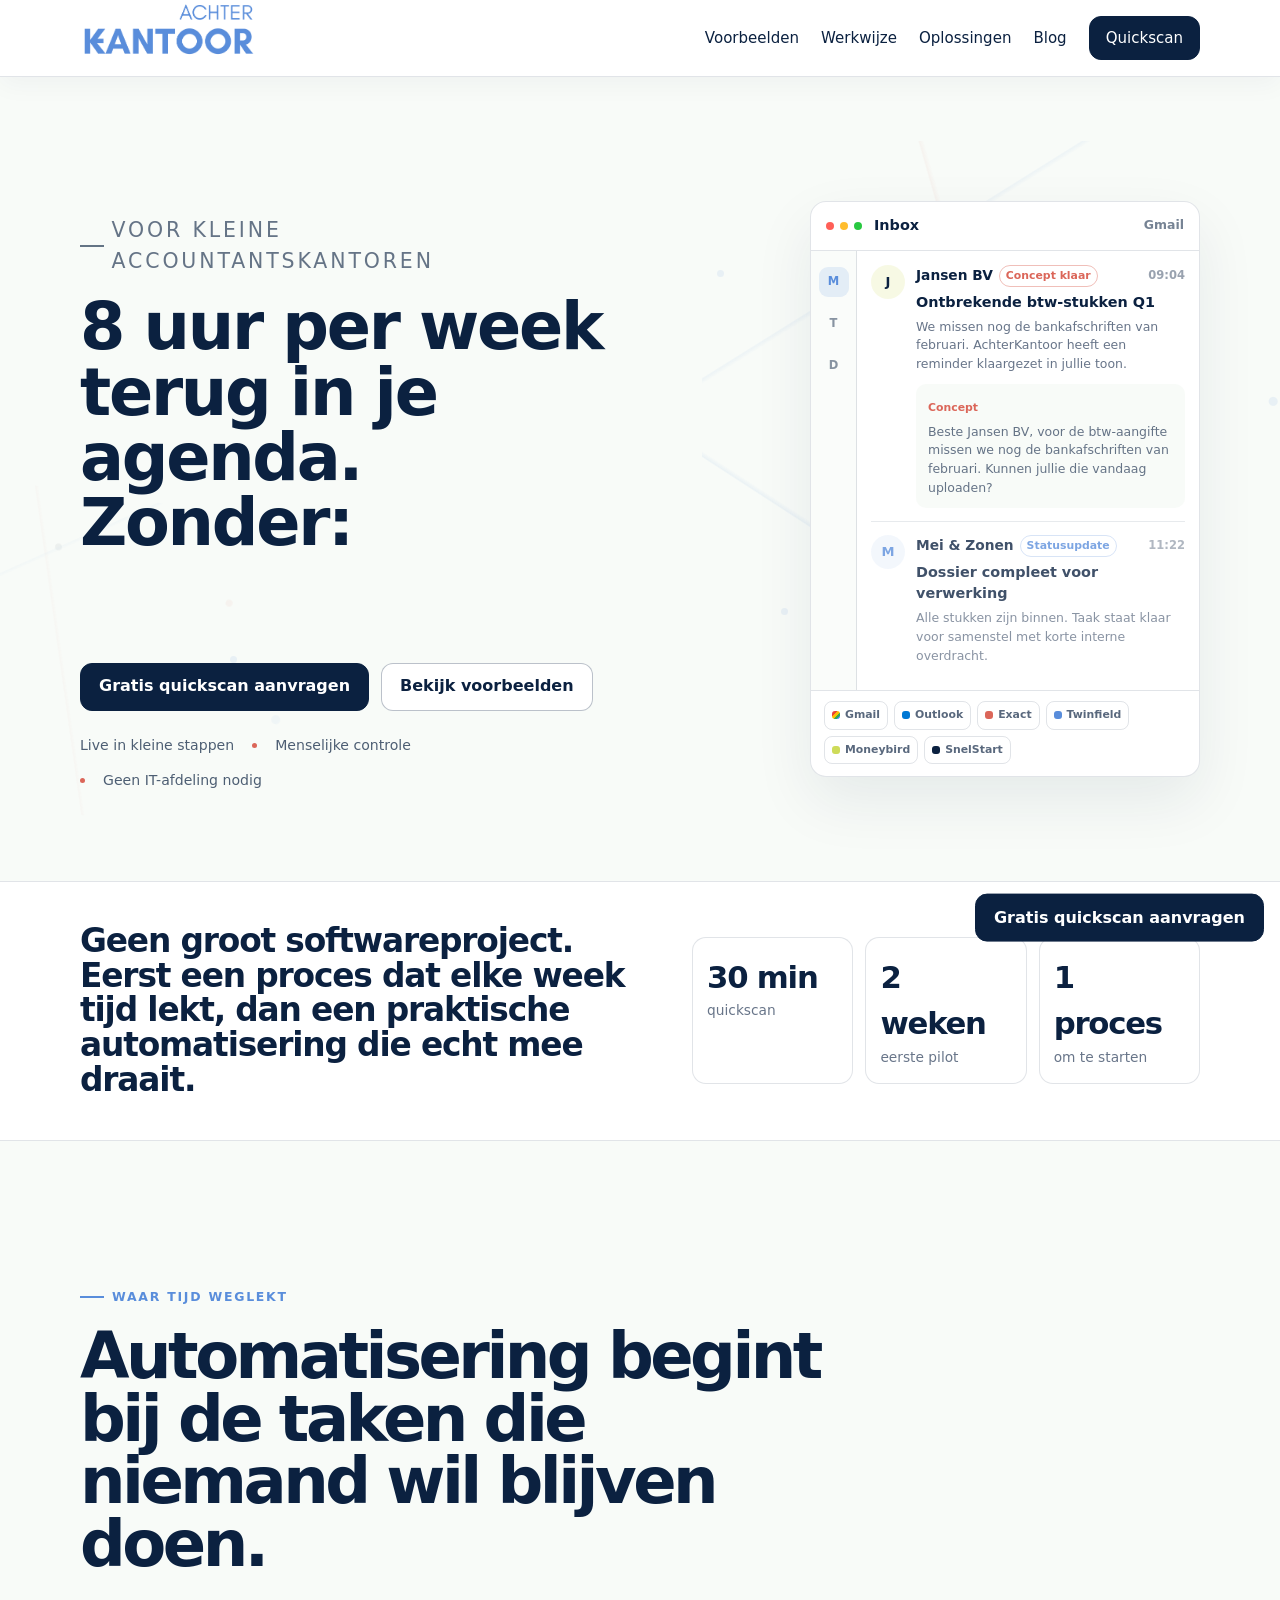
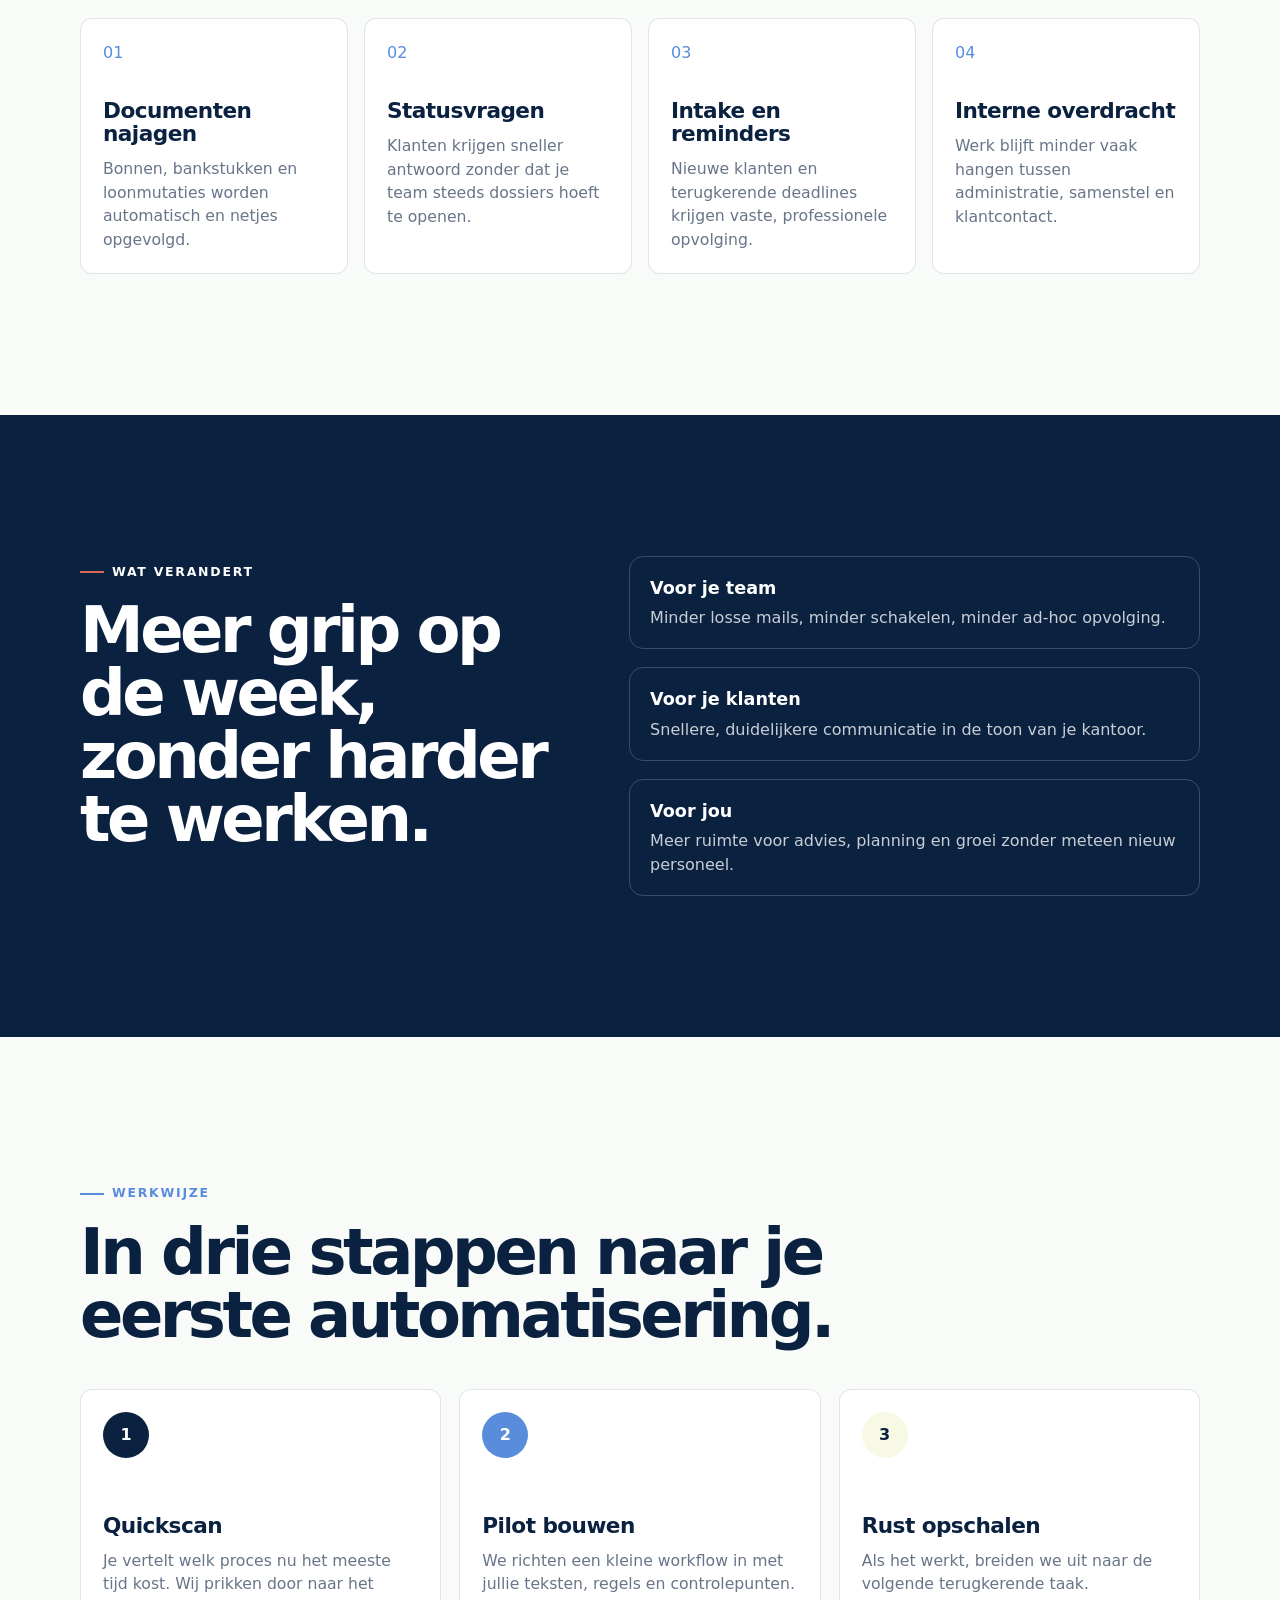
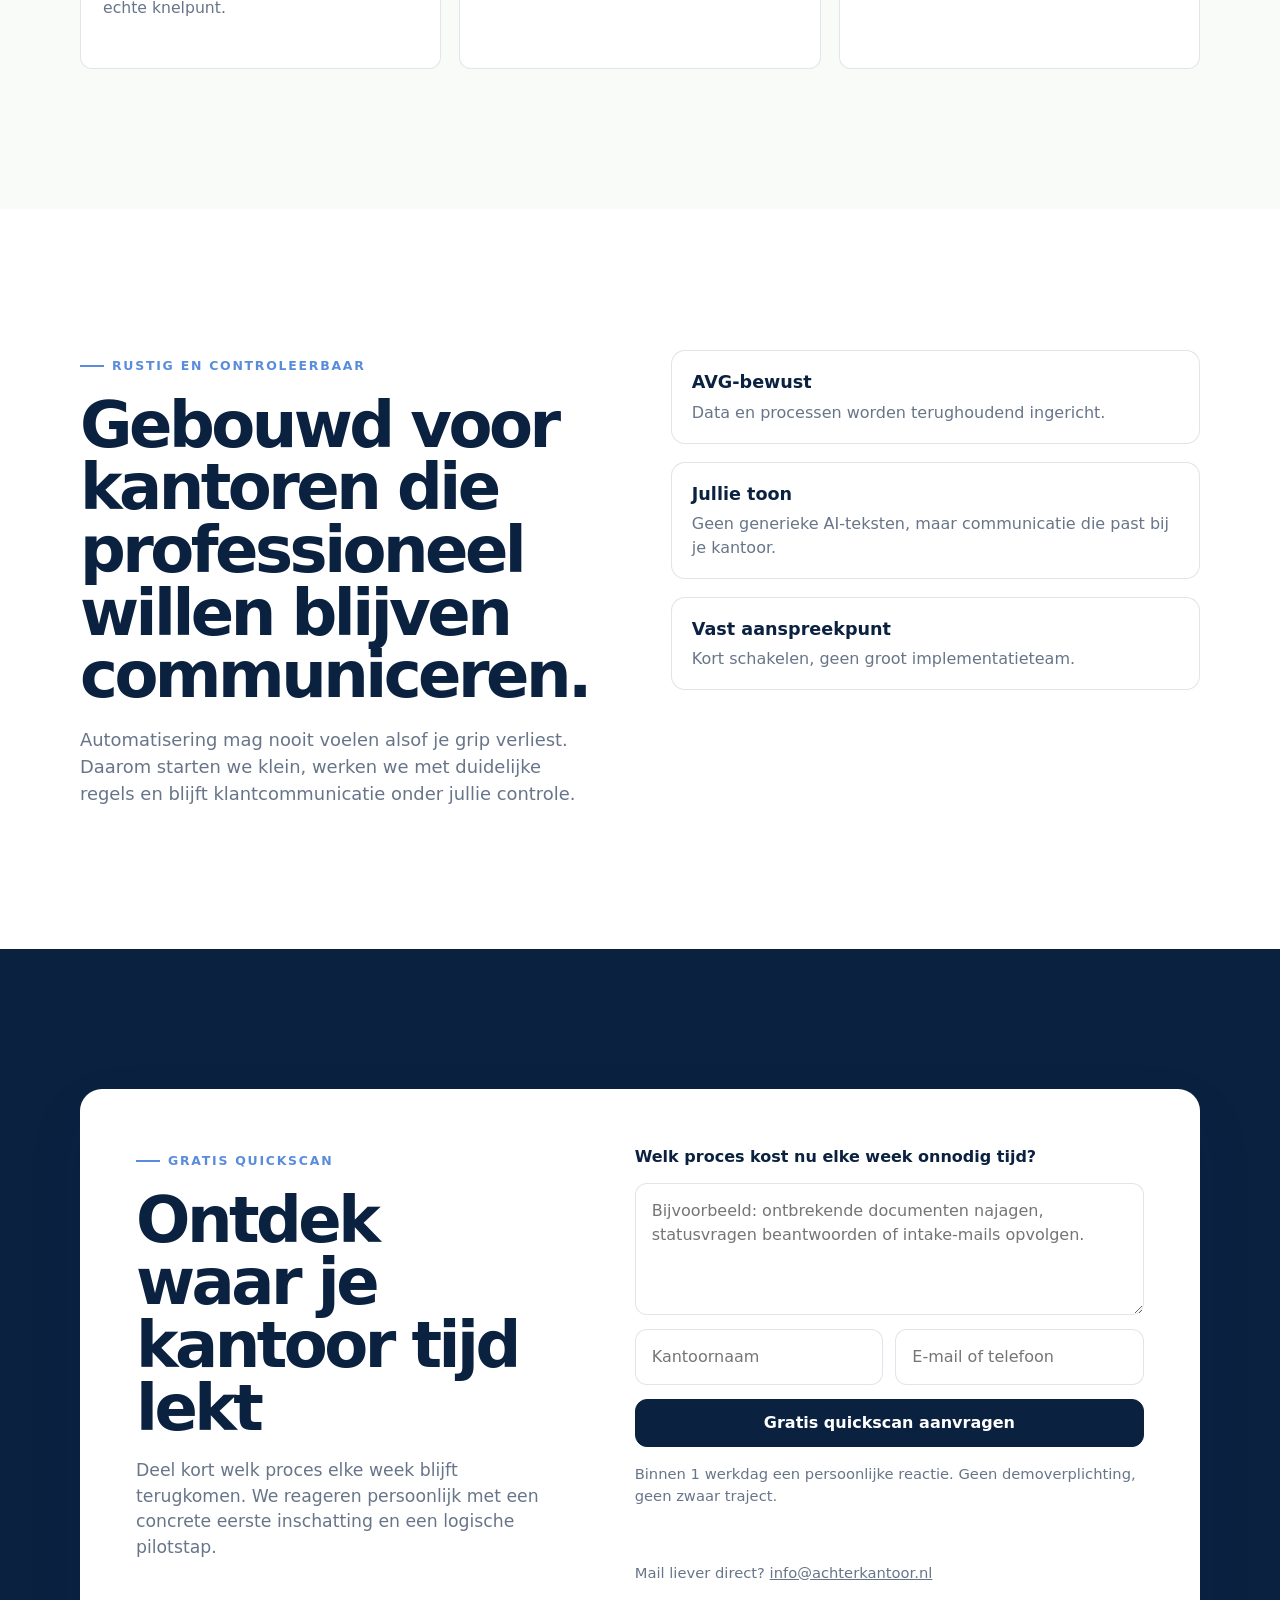
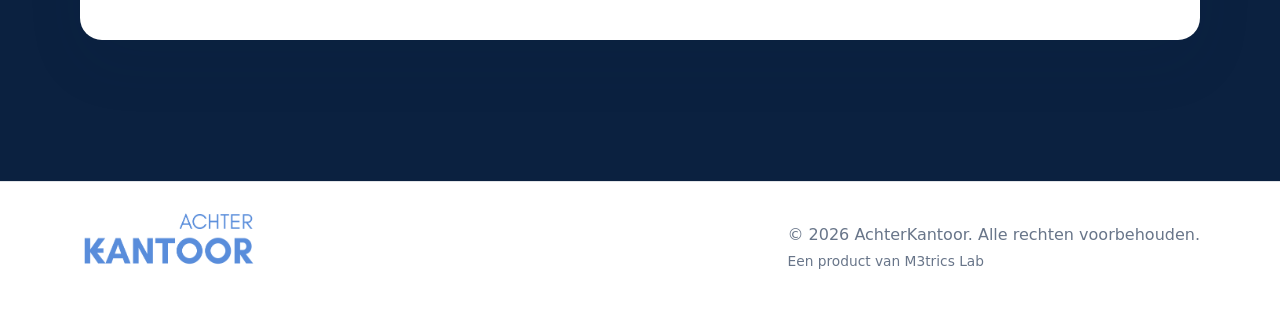
==== index.html @ 43688096 "webdesign new" ====
<!DOCTYPE html>
<html lang="nl">
<head>
    <meta charset="UTF-8">
    <meta name="viewport" content="width=device-width, initial-scale=1.0">
    <meta name="google-site-verification" content="KQu0bjUsAWASuNC1tGRFTzB3dk5TxmTwNNPj4azR6ak">
    <title>AchterKantoor - 8 uur per week terug in je agenda</title>
    <meta name="description" content="AchterKantoor helpt kleine Nederlandse accountants- en administratiekantoren met praktische automatisering voor documentverzoeken, reminders, statusvragen en interne overdracht.">
    <meta property="og:title" content="AchterKantoor - 8 uur per week terug in je agenda">
    <meta property="og:description" content="Minder najagen, minder losse mails en meer rust in je accountantskantoor. Start met een gratis quickscan.">
    <meta property="og:type" content="website">
    <meta property="og:url" content="https://achterkantoor.nl">
    <meta property="og:image" content="https://achterkantoor.nl/og-image.png">
    <meta name="twitter:card" content="summary_large_image">
    <meta name="twitter:title" content="AchterKantoor - 8 uur per week terug in je agenda">
    <meta name="twitter:description" content="Praktische automatisering voor kleine Nederlandse accountantskantoren.">
    <meta name="twitter:image" content="https://achterkantoor.nl/og-image.png">
    <link rel="canonical" href="https://achterkantoor.nl">
    <meta http-equiv="Content-Security-Policy" content="default-src 'self'; script-src 'self' 'unsafe-inline' gc.zgo.at www.googletagmanager.com; style-src 'self' 'unsafe-inline'; img-src 'self' data: www.google-analytics.com; connect-src 'self' achterkantoor.goatcounter.com www.google-analytics.com region1.google-analytics.com; frame-src 'none';">
    <link rel="icon" href="/favicon.svg" type="image/svg+xml">
    <link rel="stylesheet" href="/assets/site.css">
    <script async src="https://www.googletagmanager.com/gtag/js?id=G-J77FF15YMK"></script>
    <script>
      window.dataLayer = window.dataLayer || [];
      function gtag(){dataLayer.push(arguments);}
      gtag('js', new Date());
      gtag('config', 'G-J77FF15YMK');
    </script>
    <script type="application/ld+json">
    {
      "@context": "https://schema.org",
      "@type": "Organization",
      "@id": "https://achterkantoor.nl/#organization",
      "name": "AchterKantoor",
      "url": "https://achterkantoor.nl",
      "logo": "https://achterkantoor.nl/og-image.png",
      "description": "Praktische backoffice-automatisering voor kleine Nederlandse accountants- en administratiekantoren.",
      "areaServed": { "@type": "Country", "name": "NL" },
      "contactPoint": {
        "@type": "ContactPoint",
        "contactType": "sales",
        "email": "info@achterkantoor.nl",
        "availableLanguage": "Dutch"
      },
      "serviceType": "Backoffice automatisering voor accountants"
    }
    </script>
    <script type="application/ld+json">
    {
      "@context": "https://schema.org",
      "@type": "WebSite",
      "@id": "https://achterkantoor.nl/#website",
      "name": "AchterKantoor",
      "url": "https://achterkantoor.nl",
      "publisher": { "@id": "https://achterkantoor.nl/#organization" }
    }
    </script>
    <script type="application/ld+json">
    {
      "@context": "https://schema.org",
      "@type": "FAQPage",
      "mainEntity": [
        {
          "@type": "Question",
          "name": "Voor wie is AchterKantoor bedoeld?",
          "acceptedAnswer": {
            "@type": "Answer",
            "text": "Voor kleine Nederlandse accountants- en administratiekantoren die veel tijd verliezen aan documentverzoeken, reminders, statusvragen, intake en interne overdracht."
          }
        },
        {
          "@type": "Question",
          "name": "Moeten we meteen een groot traject starten?",
          "acceptedAnswer": {
            "@type": "Answer",
            "text": "Nee. AchterKantoor start met een compacte quickscan en daarna eventueel een kleine pilot rond een concreet proces."
          }
        },
        {
          "@type": "Question",
          "name": "Blijven wij controle houden over klantcommunicatie?",
          "acceptedAnswer": {
            "@type": "Answer",
            "text": "Ja. Jullie bepalen de regels, teksten en momenten. Niets hoeft automatisch naar klanten zonder duidelijke afspraken en controle."
          }
        }
      ]
    }
    </script>
</head>
<body>
    <nav class="site-nav" aria-label="Hoofdnavigatie">
        <div class="container nav-inner">
            <a href="/" class="logo" aria-label="AchterKantoor home">
                <img src="/branding/logo-nav-user.png" alt="AchterKantoor" class="logo-img">
            </a>
            <button class="nav-toggle" type="button" aria-label="Open navigatie" aria-expanded="false">Menu</button>
            <div class="nav-links" id="navLinks">
                <a href="#voorbeelden">Voorbeelden</a>
                <a href="#werkwijze">Werkwijze</a>
                <a href="/oplossingen/">Oplossingen</a>
                <a href="/blog/">Blog</a>
                <a href="#contact" class="nav-cta">Quickscan</a>
            </div>
        </div>
    </nav>

    <main>
        <header class="hero">
            <div class="neural-bg" aria-hidden="true">
                <span></span>
                <span></span>
                <span></span>
                <span></span>
                <span></span>
                <span></span>
            </div>
            <div class="container hero-grid">
                <div class="hero-copy reveal">
                    <p class="eyebrow">Voor kleine accountantskantoren</p>
                    <h1>
                        8 uur per week terug in je agenda.
                        <span class="headline-switch" aria-label="Zonder extra personeel, technische kennis, langdurende setup of generieke AI teksten">
                            <span>Zonder:</span>
                            <span class="rotating-words" aria-hidden="true">
                                <span>extra personeel</span>
                                <span>technische kennis</span>
                                <span>langdurende setup</span>
                                <span>generieke AI teksten</span>
                            </span>
                        </span>
                    </h1>
                    <!-- <p class="hero-lead">AchterKantoor neemt het terugkerende opvolgwerk uit je kantoorproces: documenten najagen, reminders sturen, statusvragen beantwoorden en overdrachten strak houden.</p> -->
                    <div class="hero-actions">
                        <a href="#contact" class="btn">Gratis quickscan aanvragen</a>
                        <a href="#voorbeelden" class="btn btn-secondary">Bekijk voorbeelden</a>
                    </div>
                    <div class="hero-proof" aria-label="Belangrijkste voordelen">
                        <span>Live in kleine stappen</span>
                        <span>Menselijke controle</span>
                        <span>Geen IT-afdeling nodig</span>
                    </div>
                </div>

                <div class="workflow-panel mail-panel reveal" aria-label="Voorbeeld van inbox automatisering">
                    <div class="mail-window-top">
                        <div class="window-dots" aria-hidden="true"><span></span><span></span><span></span></div>
                        <strong>Inbox</strong>
                        <span class="mail-client">Gmail</span>
                    </div>
                    <div class="mail-window-body">
                        <aside class="mail-sidebar" aria-hidden="true">
                            <span class="mail-tool active">M</span>
                            <span class="mail-tool">T</span>
                            <span class="mail-tool">D</span>
                        </aside>
                        <div class="mail-thread">
                            <article class="mail-message active">
                                <span class="mail-avatar">J</span>
                                <div class="mail-content">
                                    <div class="mail-row">
                                        <strong>Jansen BV</strong>
                                        <span class="mail-label">Concept klaar</span>
                                        <time>09:04</time>
                                    </div>
                                    <h3>Ontbrekende btw-stukken Q1</h3>
                                    <p>We missen nog de bankafschriften van februari. AchterKantoor heeft een reminder klaargezet in jullie toon.</p>
                                    <div class="draft-preview">
                                        <span>Concept</span>
                                        <p>Beste Jansen BV, voor de btw-aangifte missen we nog de bankafschriften van februari. Kunnen jullie die vandaag uploaden?</p>
                                    </div>
                                </div>
                            </article>
                            <article class="mail-message muted">
                                <span class="mail-avatar soft">M</span>
                                <div class="mail-content">
                                    <div class="mail-row">
                                        <strong>Mei &amp; Zonen</strong>
                                        <span class="mail-label soft">Statusupdate</span>
                                        <time>11:22</time>
                                    </div>
                                    <h3>Dossier compleet voor verwerking</h3>
                                    <p>Alle stukken zijn binnen. Taak staat klaar voor samenstel met korte interne overdracht.</p>
                                </div>
                            </article>
                        </div>
                    </div>
                    <div class="tool-strip" aria-label="Voorbeelden van tools rondom het proces">
                        <span class="tool-badge gmail">Gmail</span>
                        <span class="tool-badge outlook">Outlook</span>
                        <span class="tool-badge exact">Exact</span>
                        <span class="tool-badge twinfield">Twinfield</span>
                        <span class="tool-badge moneybird">Moneybird</span>
                        <span class="tool-badge snelstart">SnelStart</span>
                    </div>
                </div>
            </div>
        </header>

        <section class="intro-band" aria-label="Kernbelofte">
            <div class="container intro-grid">
                <p class="intro-statement reveal">Geen groot softwareproject. Eerst een proces dat elke week tijd lekt, dan een praktische automatisering die echt mee draait.</p>
                <div class="mini-metrics reveal">
                    <div><strong>30 min</strong><span>quickscan</span></div>
                    <div><strong>2 weken</strong><span>eerste pilot</span></div>
                    <div><strong>1 proces</strong><span>om te starten</span></div>
                </div>
            </div>
        </section>

        <section id="voorbeelden" class="section">
            <div class="container">
                <div class="section-heading reveal">
                    <p class="eyebrow">Waar tijd weglekt</p>
                    <h2>Automatisering begint bij de taken die niemand wil blijven doen.</h2>
                </div>
                <div class="example-grid">
                    <article class="example-card reveal">
                        <span class="card-number">01</span>
                        <h3>Documenten najagen</h3>
                        <p>Bonnen, bankstukken en loonmutaties worden automatisch en netjes opgevolgd.</p>
                    </article>
                    <article class="example-card reveal">
                        <span class="card-number">02</span>
                        <h3>Statusvragen</h3>
                        <p>Klanten krijgen sneller antwoord zonder dat je team steeds dossiers hoeft te openen.</p>
                    </article>
                    <article class="example-card reveal">
                        <span class="card-number">03</span>
                        <h3>Intake en reminders</h3>
                        <p>Nieuwe klanten en terugkerende deadlines krijgen vaste, professionele opvolging.</p>
                    </article>
                    <article class="example-card reveal">
                        <span class="card-number">04</span>
                        <h3>Interne overdracht</h3>
                        <p>Werk blijft minder vaak hangen tussen administratie, samenstel en klantcontact.</p>
                    </article>
                </div>
            </div>
        </section>

        <section class="section section-accent">
            <div class="container split-feature">
                <div class="reveal">
                    <p class="eyebrow">Wat verandert</p>
                    <h2>Meer grip op de week, zonder harder te werken.</h2>
                </div>
                <div class="outcome-list reveal">
                    <div>
                        <strong>Voor je team</strong>
                        <p>Minder losse mails, minder schakelen, minder ad-hoc opvolging.</p>
                    </div>
                    <div>
                        <strong>Voor je klanten</strong>
                        <p>Snellere, duidelijkere communicatie in de toon van je kantoor.</p>
                    </div>
                    <div>
                        <strong>Voor jou</strong>
                        <p>Meer ruimte voor advies, planning en groei zonder meteen nieuw personeel.</p>
                    </div>
                </div>
            </div>
        </section>

        <section id="werkwijze" class="section">
            <div class="container">
                <div class="section-heading reveal">
                    <p class="eyebrow">Werkwijze</p>
                    <h2>In drie stappen naar je eerste automatisering.</h2>
                </div>
                <div class="steps-grid">
                    <article class="step-card reveal">
                        <span>1</span>
                        <h3>Quickscan</h3>
                        <p>Je vertelt welk proces nu het meeste tijd kost. Wij prikken door naar het echte knelpunt.</p>
                    </article>
                    <article class="step-card reveal">
                        <span>2</span>
                        <h3>Pilot bouwen</h3>
                        <p>We richten een kleine workflow in met jullie teksten, regels en controlepunten.</p>
                    </article>
                    <article class="step-card reveal">
                        <span>3</span>
                        <h3>Rust opschalen</h3>
                        <p>Als het werkt, breiden we uit naar de volgende terugkerende taak.</p>
                    </article>
                </div>
            </div>
        </section>

        <section class="section trust-section">
            <div class="container trust-grid">
                <div class="trust-copy reveal">
                    <p class="eyebrow">Rustig en controleerbaar</p>
                    <h2>Gebouwd voor kantoren die professioneel willen blijven communiceren.</h2>
                    <p>Automatisering mag nooit voelen alsof je grip verliest. Daarom starten we klein, werken we met duidelijke regels en blijft klantcommunicatie onder jullie controle.</p>
                </div>
                <div class="trust-list reveal">
                    <div><strong>AVG-bewust</strong><span>Data en processen worden terughoudend ingericht.</span></div>
                    <div><strong>Jullie toon</strong><span>Geen generieke AI-teksten, maar communicatie die past bij je kantoor.</span></div>
                    <div><strong>Vast aanspreekpunt</strong><span>Kort schakelen, geen groot implementatieteam.</span></div>
                </div>
            </div>
        </section>

        <section id="contact" class="section contact-section">
            <div class="container contact-card reveal">
                <div class="contact-copy">
                    <p class="eyebrow">Gratis quickscan</p>
                    <h2>Ontdek waar je kantoor tijd lekt</h2>
                    <p>Deel kort welk proces elke week blijft terugkomen. We reageren persoonlijk met een concrete eerste inschatting en een logische pilotstap.</p>
                </div>

                <form class="signup-form" id="ideaBoxForm" novalidate>
                    <div class="scan-form-fields" id="ideaFormFields">
                        <label for="ideaText">Welk proces kost nu elke week onnodig tijd?</label>
                        <textarea name="idea" id="ideaText" placeholder="Bijvoorbeeld: ontbrekende documenten najagen, statusvragen beantwoorden of intake-mails opvolgen." rows="4"></textarea>
                        <div class="signup-form-row">
                            <input type="text" name="company" id="ideaCompany" placeholder="Kantoornaam" autocomplete="organization" required>
                            <input type="text" name="contact" id="ideaContact" placeholder="E-mail of telefoon" autocomplete="email tel" required>
                        </div>
                        <button type="submit" class="btn">Gratis quickscan aanvragen</button>
                    </div>

                    <div class="scan-confirmation" id="ideaConfirmation" hidden>
                        <h3>Aanvraag ontvangen</h3>
                        <p>We bekijken je aanvraag handmatig en sturen meestal binnen 1 werkdag een compacte eerste inschatting.</p>
                    </div>

                    <p class="form-note">Binnen 1 werkdag een persoonlijke reactie. Geen demoverplichting, geen zwaar traject.</p>
                    <div class="form-status" id="ideaStatus" aria-live="polite"></div>
                    <p class="form-note">Mail liever direct? <a href="mailto:info@achterkantoor.nl">info@achterkantoor.nl</a></p>
                </form>
            </div>
        </section>
    </main>

    <div class="sticky-cta" id="stickyCta">
        <a href="#contact" class="btn">Gratis quickscan aanvragen</a>
    </div>

    <footer>
        <div class="container footer-inner">
            <a href="/" class="logo">
                <img src="/branding/logo-nav-user.png" alt="AchterKantoor" class="logo-img">
            </a>
            <div>
                <p>&copy; 2026 AchterKantoor. Alle rechten voorbehouden.</p>
                <p class="powered-by">Een product van M3trics Lab</p>
            </div>
        </div>
    </footer>

    <script>
    (function () {
        var toggle = document.querySelector('.nav-toggle');
        var links = document.getElementById('navLinks');
        if (!toggle || !links) return;
        toggle.addEventListener('click', function () {
            var open = document.body.classList.toggle('menu-open');
            toggle.setAttribute('aria-expanded', String(open));
        });
        links.querySelectorAll('a').forEach(function (link) {
            link.addEventListener('click', function () {
                document.body.classList.remove('menu-open');
                toggle.setAttribute('aria-expanded', 'false');
            });
        });
    })();

    (function () {
        var targets = document.querySelectorAll('.reveal');
        if (!('IntersectionObserver' in window)) {
            targets.forEach(function (el) { el.classList.add('visible'); });
            return;
        }
        var observer = new IntersectionObserver(function (entries) {
            entries.forEach(function (entry) {
                if (entry.isIntersecting) {
                    entry.target.classList.add('visible');
                    observer.unobserve(entry.target);
                }
            });
        }, { threshold: 0.12, rootMargin: '0px 0px -32px 0px' });
        targets.forEach(function (el) { observer.observe(el); });
    })();

    (function () {
        var sticky = document.getElementById('stickyCta');
        var hero = document.querySelector('.hero');
        if (!sticky || !hero || !('IntersectionObserver' in window)) return;
        var obs = new IntersectionObserver(function (entries) {
            entries.forEach(function (entry) {
                sticky.classList.toggle('visible', !entry.isIntersecting);
            });
        }, { threshold: 0 });
        obs.observe(hero);
    })();

    document.querySelectorAll('a[href^="#"]').forEach(function (a) {
        a.addEventListener('click', function (e) {
            var target = document.querySelector(a.getAttribute('href'));
            if (target) {
                e.preventDefault();
                target.scrollIntoView({ behavior: 'smooth', block: 'start' });
            }
        });
    });

    (function () {
        var form = document.getElementById('ideaBoxForm');
        var status = document.getElementById('ideaStatus');
        var confirmation = document.getElementById('ideaConfirmation');
        var formFields = document.getElementById('ideaFormFields');
        if (!form || !status) return;

        form.addEventListener('submit', async function (e) {
            e.preventDefault();
            status.textContent = '';
            status.className = 'form-status';
            var idea = (document.getElementById('ideaText').value || '').trim();
            var company = (document.getElementById('ideaCompany').value || '').trim();
            var contact = (document.getElementById('ideaContact').value || '').trim();
            if (!company || !contact) {
                status.textContent = 'Vul je kantoornaam en e-mail of telefoon in.';
                status.classList.add('error');
                return;
            }
            try {
                var params = new URLSearchParams(window.location.search);
                var source = params.get('utm_source') || params.get('source') || 'homepage-quickscan';
                var medium = params.get('utm_medium') || '';
                var campaign = params.get('utm_campaign') || '';
                var payload = {
                    mode: 'scan',
                    inputType: 'text',
                    idea: idea,
                    company: company,
                    contact: contact,
                    source: source,
                    medium: medium,
                    campaign: campaign
                };
                var response = await fetch('/api/email-signup', {
                    method: 'POST',
                    headers: { 'Content-Type': 'application/json' },
                    body: JSON.stringify(payload)
                });
                var data = await response.json().catch(function () { return {}; });
                if (!response.ok) throw new Error(data.error || 'Opslaan mislukt.');
                form.reset();
                if (formFields) formFields.hidden = true;
                if (confirmation) confirmation.hidden = false;
                status.textContent = 'Je aanvraag is goed binnengekomen.';
                status.classList.add('success');
            } catch (err) {
                status.textContent = err.message || 'Er ging iets mis. Probeer het nog eens.';
                status.classList.add('error');
            }
        });
    })();
    </script>

    <script data-goatcounter="https://achterkantoor.goatcounter.com/count" async src="//gc.zgo.at/count.js"></script>
</body>
</html>
---- assets/site.css ----
:root {
    --bg: #f8fbf8;
    --paper: #ffffff;
    --text: #0b2140;
    --muted: rgba(11, 33, 64, 0.62);
    --charcoal: #0b2140;
    --heading: #0b2140;
    --primary: #0b2140;
    --primary-dark: #081a36;
    --coral: #DB6659;
    --coral-dark: #c65246;
    --blue: #598ddb;
    --blue-soft: rgba(89, 141, 219, 0.09);
    --coral-soft: rgba(219, 102, 89, 0.09);
    --lime: #CEDB59;
    --lime-soft: rgba(206, 219, 89, 0.16);
    --border: rgba(11, 33, 64, 0.12);
    --shadow: 0 24px 60px rgba(11, 33, 64, 0.08);
    --radius: 12px;
}

* {
    box-sizing: border-box;
    margin: 0;
    padding: 0;
}

html {
    scroll-behavior: smooth;
}

body {
    background: var(--bg);
    color: var(--text);
    font-family: "Glacial Indifference", "Avenir Next", "Segoe UI", system-ui, sans-serif;
    line-height: 1.5;
    -webkit-font-smoothing: antialiased;
}

h1,
h2,
h3,
h4 {
    color: var(--heading);
}

body::before {
    content: none;
}

a {
    color: inherit;
}

.container,
.container-prose {
    width: min(1120px, calc(100% - 40px));
    margin: 0 auto;
}

.container-prose {
    max-width: 760px;
}

.site-nav,
nav {
    position: sticky;
    top: 0;
    z-index: 50;
    background: #ffffff;
    border-bottom: 1px solid var(--border);
    box-shadow: 0 8px 24px rgba(11, 33, 64, 0.04);
}

.nav-inner,
nav .container {
    display: flex;
    align-items: center;
    justify-content: space-between;
    gap: 24px;
    min-height: 76px;
}

.logo {
    display: inline-flex;
    align-items: center;
    color: var(--charcoal);
    font-size: 1.02rem;
    font-weight: 600;
    letter-spacing: 0.08em;
    text-decoration: none;
    text-transform: uppercase;
}

.logo-img {
    display: block;
    width: clamp(148px, 14vw, 188px);
    height: auto;
}

.logo span:not(.logo-mark) {
    color: inherit;
}

.logo-mark {
    display: inline-grid;
    place-items: center;
    width: 34px;
    height: 34px;
    border: 2px solid var(--charcoal);
    border-radius: 50%;
    background: var(--lime-soft);
    color: var(--charcoal);
    font-weight: 700;
    letter-spacing: 0;
}

.nav-links {
    display: flex;
    align-items: center;
    gap: 22px;
}

.nav-links a,
nav a.cta-link {
    color: var(--charcoal);
    font-size: 0.94rem;
    font-weight: 500;
    text-decoration: none;
}

.nav-links a:hover,
nav a.cta-link:hover {
    color: var(--blue);
}

.nav-links .nav-cta {
    border: 1px solid var(--charcoal);
    border-radius: 12px;
    padding: 10px 16px;
    background: var(--charcoal);
    color: #fff;
}

.nav-toggle {
    display: none;
    border: 1px solid var(--charcoal);
    border-radius: 12px;
    background: var(--paper);
    color: var(--charcoal);
    cursor: pointer;
    font: inherit;
    font-weight: 500;
    padding: 9px 14px;
}

.hero {
    position: relative;
    overflow: hidden;
    padding: clamp(64px, 9vw, 110px) 0 clamp(52px, 8vw, 90px);
}

.neural-bg {
    position: absolute;
    inset: 0;
    overflow: hidden;
    pointer-events: none;
    opacity: 0.48;
}

.neural-bg::before,
.neural-bg::after {
    content: "";
    position: absolute;
    inset: 8% -8% auto auto;
    width: min(680px, 62vw);
    height: min(420px, 48vw);
    background:
        linear-gradient(33deg, transparent 12%, rgba(89, 141, 219, 0.16) 12.2%, transparent 12.8%),
        linear-gradient(148deg, transparent 28%, rgba(89, 141, 219, 0.13) 28.2%, transparent 28.8%),
        linear-gradient(74deg, transparent 42%, rgba(219, 102, 89, 0.1) 42.2%, transparent 42.8%),
        radial-gradient(circle at 18% 36%, rgba(89, 141, 219, 0.28) 0 4px, transparent 5px),
        radial-gradient(circle at 38% 18%, rgba(11, 33, 64, 0.18) 0 3px, transparent 4px),
        radial-gradient(circle at 52% 54%, rgba(89, 141, 219, 0.24) 0 4px, transparent 5px),
        radial-gradient(circle at 72% 28%, rgba(219, 102, 89, 0.22) 0 3px, transparent 4px),
        radial-gradient(circle at 84% 62%, rgba(89, 141, 219, 0.2) 0 4px, transparent 5px);
    filter: blur(0.1px);
    transform: translate3d(0, 0, 0);
    animation: neuralDrift 14s ease-in-out infinite alternate;
}

.neural-bg::after {
    inset: auto auto 8% -12%;
    width: min(520px, 48vw);
    height: min(320px, 34vw);
    opacity: 0.55;
    transform: rotate(8deg);
    animation-duration: 18s;
    animation-direction: alternate-reverse;
}

.neural-bg span {
    position: absolute;
    width: 7px;
    height: 7px;
    border-radius: 50%;
    background: rgba(89, 141, 219, 0.2);
    box-shadow: 0 0 22px rgba(89, 141, 219, 0.22);
    animation: neuralPulse 4.5s ease-in-out infinite;
}

.neural-bg span:nth-child(1) { left: 56%; top: 24%; animation-delay: -0.8s; }
.neural-bg span:nth-child(2) { left: 70%; top: 17%; animation-delay: -2.1s; }
.neural-bg span:nth-child(3) { left: 83%; top: 34%; animation-delay: -1.4s; }
.neural-bg span:nth-child(4) { left: 61%; top: 66%; animation-delay: -3.2s; }
.neural-bg span:nth-child(5) { left: 77%; top: 72%; animation-delay: -0.2s; background: rgba(219, 102, 89, 0.18); }
.neural-bg span:nth-child(6) { left: 18%; top: 72%; animation-delay: -2.7s; }

@keyframes neuralDrift {
    from {
        transform: translate3d(-10px, -6px, 0) scale(1);
    }
    to {
        transform: translate3d(14px, 10px, 0) scale(1.03);
    }
}

@keyframes neuralPulse {
    0%, 100% {
        opacity: 0.35;
        transform: scale(0.9);
    }
    50% {
        opacity: 0.72;
        transform: scale(1.2);
    }
}

.hero-grid {
    position: relative;
    z-index: 1;
    display: grid;
    grid-template-columns: minmax(0, 1fr) minmax(0, 1fr);
    gap: clamp(36px, 6vw, 72px);
    align-items: center;
}

.hero-copy {
    max-width: 620px;
}

.eyebrow {
    display: inline-flex;
    align-items: center;
    gap: 8px;
    margin-bottom: 18px;
    color: var(--blue);
    font-size: 0.78rem;
    font-weight: 600;
    letter-spacing: 0.14em;
    text-transform: uppercase;
}

.eyebrow::before {
    content: "";
    width: 24px;
    height: 2px;
    background: currentColor;
}

.hero h1 {
    max-width: 760px;
    color: var(--heading);
    font-size: clamp(2.45rem, 5.1vw, 4.9rem);
    font-weight: 700;
    letter-spacing: -0.035em;
    line-height: 1;
}

.headline-switch {
    display: flex;
    flex-wrap: wrap;
    align-items: baseline;
    column-gap: 0.24em;
    row-gap: 0.04em;
}

.rotating-words {
    position: relative;
    display: inline-grid;
    min-width: min(100%, 11.8em);
    height: 1.08em;
    overflow: hidden;
    color: var(--blue);
    vertical-align: bottom;
}

.rotating-words span {
    grid-area: 1 / 1;
    opacity: 0;
    transform: translateY(0.76em);
    animation: rotateHeadlineWord 12s cubic-bezier(0.65, 0, 0.35, 1) infinite;
    white-space: nowrap;
}

.rotating-words span:nth-child(2) {
    animation-delay: 3s;
}

.rotating-words span:nth-child(3) {
    animation-delay: 6s;
}

.rotating-words span:nth-child(4) {
    animation-delay: 9s;
}

@keyframes rotateHeadlineWord {
    0% {
        opacity: 0;
        transform: translateY(0.76em);
    }
    7%,
    23% {
        opacity: 1;
        transform: translateY(0);
    }
    30%,
    100% {
        opacity: 0;
        transform: translateY(-0.76em);
    }
}

.hero-lead,
.hero p {
    max-width: 610px;
    margin-top: 28px;
    color: var(--muted);
    font-weight: 400;
    font-size: clamp(1.05rem, 1.7vw, 1.28rem);
}

.hero-actions,
.cta-group {
    display: flex;
    flex-wrap: wrap;
    gap: 12px;
    margin-top: 34px;
}

.btn,
.btn-ghost {
    display: inline-flex;
    align-items: center;
    justify-content: center;
    min-height: 48px;
    border: 1px solid var(--charcoal);
    border-radius: 12px;
    cursor: pointer;
    font: inherit;
    font-weight: 620;
    line-height: 1.05;
    padding: 13px 18px;
    text-align: center;
    text-decoration: none;
    transition: background 0.18s ease, color 0.18s ease, border-color 0.18s ease;
}

.btn {
    background: var(--primary);
    color: #fff;
    border-color: var(--primary);
}

.btn:hover {
    background: var(--blue);
    border-color: var(--blue);
}

.btn-secondary,
.btn-ghost {
    background: #fff;
    color: var(--charcoal);
    border-color: rgba(11, 33, 64, 0.28);
}

.btn-secondary:hover,
.btn-ghost:hover {
    background: var(--coral);
    border-color: var(--coral);
    color: #fff;
}

.hero-proof {
    display: flex;
    flex-wrap: wrap;
    gap: 14px 18px;
    margin-top: 24px;
}

.hero-proof span {
    display: inline-flex;
    align-items: center;
    gap: 18px;
    color: rgba(11, 33, 64, 0.72);
    font-size: 0.88rem;
    font-weight: 500;
    padding: 0;
}

.hero-proof span + span::before {
    content: "";
    width: 5px;
    height: 5px;
    border-radius: 50%;
    background: var(--coral);
}

.workflow-panel {
    position: relative;
    overflow: hidden;
    border: 1px solid var(--border);
    border-radius: 22px;
    background: #ffffff;
    box-shadow: var(--shadow);
}

.workflow-panel::before {
    content: none;
}

.mail-panel {
    border-radius: 16px;
    justify-self: end;
    width: min(100%, 390px);
}

.mail-window-top {
    display: grid;
    grid-template-columns: auto 1fr auto;
    align-items: center;
    gap: 12px;
    border-bottom: 1px solid var(--border);
    padding: 13px 15px;
}

.window-dots {
    display: inline-flex;
    gap: 6px;
}

.window-dots span {
    width: 8px;
    height: 8px;
    border-radius: 50%;
}

.window-dots span:nth-child(1) { background: #ff5f57; }
.window-dots span:nth-child(2) { background: #ffbd2e; }
.window-dots span:nth-child(3) { background: #28c840; }

.mail-window-top strong {
    color: var(--heading);
    font-size: 0.9rem;
    font-weight: 620;
}

.mail-client {
    color: rgba(11, 33, 64, 0.56);
    font-size: 0.78rem;
    font-weight: 620;
}

.mail-window-body {
    display: grid;
    grid-template-columns: 46px 1fr;
}

.mail-sidebar {
    display: grid;
    align-content: start;
    justify-items: center;
    gap: 12px;
    border-right: 1px solid var(--border);
    background: rgba(248, 251, 248, 0.74);
    padding: 16px 0;
}

.mail-tool {
    display: inline-grid;
    place-items: center;
    width: 30px;
    height: 30px;
    border-radius: 9px;
    color: rgba(11, 33, 64, 0.48);
    font-size: 0.72rem;
    font-weight: 650;
}

.mail-tool.active {
    background: rgba(89, 141, 219, 0.14);
    color: var(--blue);
}

.mail-thread {
    display: grid;
    padding: 14px 14px 12px;
}

.mail-message {
    display: grid;
    grid-template-columns: 34px 1fr;
    gap: 11px;
    padding: 13px 0;
}

.mail-message + .mail-message {
    border-top: 1px solid var(--border);
}

.mail-message.active {
    padding-top: 0;
}

.mail-message.muted {
    opacity: 0.78;
}

.mail-avatar {
    display: inline-grid;
    place-items: center;
    width: 34px;
    height: 34px;
    border-radius: 50%;
    background: var(--lime-soft);
    color: var(--charcoal);
    font-size: 0.82rem;
    font-weight: 650;
}

.mail-avatar.soft {
    background: var(--blue-soft);
    color: var(--blue);
}

.mail-content {
    min-width: 0;
}

.mail-row {
    display: flex;
    flex-wrap: wrap;
    align-items: center;
    gap: 6px;
}

.mail-row strong {
    color: var(--heading);
    font-size: 0.86rem;
    font-weight: 650;
}

.mail-row time {
    margin-left: auto;
    color: rgba(11, 33, 64, 0.42);
    font-size: 0.72rem;
    font-weight: 560;
}

.mail-label {
    border: 1px solid rgba(219, 102, 89, 0.42);
    border-radius: 999px;
    color: var(--coral);
    font-size: 0.68rem;
    font-weight: 620;
    padding: 2px 6px;
}

.mail-label.soft {
    border-color: rgba(89, 141, 219, 0.3);
    color: var(--blue);
}

.mail-message h3 {
    margin-top: 5px;
    color: var(--heading);
    font-size: 0.9rem;
    font-weight: 620;
}

.mail-message p {
    margin-top: 4px;
    color: var(--muted);
    font-size: 0.78rem;
}

.draft-preview {
    margin-top: 10px;
    border-radius: 10px;
    background: rgba(248, 251, 248, 0.96);
    padding: 10px 12px;
    animation: draftGlow 4.8s ease-in-out infinite;
}

.draft-preview span {
    color: var(--coral);
    font-size: 0.68rem;
    font-weight: 650;
}

.draft-preview p {
    margin-top: 5px;
}

.tool-strip {
    display: flex;
    flex-wrap: wrap;
    gap: 6px;
    border-top: 1px solid var(--border);
    padding: 10px 13px 12px;
}

.tool-badge {
    display: inline-flex;
    align-items: center;
    gap: 5px;
    min-height: 26px;
    border: 1px solid var(--border);
    border-radius: 8px;
    color: rgba(11, 33, 64, 0.68);
    font-size: 0.68rem;
    font-weight: 560;
    padding: 5px 7px;
}

.tool-badge::before {
    content: "";
    width: 8px;
    height: 8px;
    border-radius: 3px;
    background: var(--blue);
}

.tool-badge.gmail::before {
    background: linear-gradient(135deg, #ea4335 0 34%, #fbbc04 34% 58%, #34a853 58% 78%, #4285f4 78%);
}

.tool-badge.outlook::before { background: #0078d4; }
.tool-badge.exact::before { background: var(--coral); }
.tool-badge.twinfield::before { background: var(--blue); }
.tool-badge.moneybird::before { background: var(--lime); }
.tool-badge.snelstart::before { background: var(--charcoal); }

@keyframes draftGlow {
    0%,
    100% {
        box-shadow: inset 0 0 0 1px rgba(89, 141, 219, 0);
    }
    50% {
        box-shadow: inset 0 0 0 1px rgba(89, 141, 219, 0.22);
    }
}

.panel-top,
.panel-footer {
    position: relative;
    display: flex;
    align-items: center;
    justify-content: space-between;
    gap: 16px;
    padding: 20px 22px;
}

.panel-top {
    border-bottom: 1px solid var(--border);
}

.panel-kicker {
    color: var(--heading);
    font-size: 0.76rem;
    font-weight: 600;
    letter-spacing: 0.11em;
    text-transform: uppercase;
}

.panel-status {
    border-radius: 10px;
    background: var(--coral);
    color: #fff;
    font-size: 0.82rem;
    font-weight: 620;
    padding: 8px 11px;
}

.workflow-list {
    position: relative;
    display: grid;
    gap: 14px;
    padding: 22px;
}

.workflow-item {
    display: grid;
    grid-template-columns: 48px 1fr;
    gap: 14px;
    align-items: start;
    border: 0;
    border-radius: 0;
    background: transparent;
    padding: 14px 0;
}

.workflow-item + .workflow-item {
    border-top: 1px solid var(--border);
}

.workflow-item.active {
    border-radius: 14px;
    background: var(--blue-soft);
    padding: 16px;
}

.workflow-icon {
    display: inline-grid;
    place-items: center;
    width: 42px;
    height: 42px;
    border-radius: 50%;
    background: var(--paper);
    color: var(--charcoal);
    font-size: 0.82rem;
    font-weight: 600;
}

.workflow-item.done .workflow-icon {
    background: var(--lime-soft);
    color: var(--charcoal);
}

.workflow-item strong {
    display: block;
    color: var(--heading);
    font-size: 1rem;
    line-height: 1.25;
    font-weight: 620;
}

.workflow-item p {
    margin-top: 4px;
    color: var(--muted);
    font-weight: 400;
    font-size: 0.92rem;
}

.panel-footer {
    border-top: 1px solid var(--border);
    background: var(--primary);
    color: #fff;
}

.panel-footer span {
    opacity: 0.9;
    font-weight: 700;
}

.panel-footer strong {
    font-size: 2rem;
    letter-spacing: -0.04em;
}

.intro-band {
    border-block: 1px solid var(--border);
    background: #ffffff;
    padding: 42px 0;
}

.intro-grid {
    display: grid;
    grid-template-columns: 1.15fr 1fr;
    gap: 28px;
    align-items: center;
}

.intro-statement {
    color: var(--heading);
    font-size: clamp(1.3rem, 2.7vw, 2.05rem);
    font-weight: 620;
    letter-spacing: -0.035em;
    line-height: 1.06;
}

.mini-metrics {
    display: grid;
    grid-template-columns: repeat(3, 1fr);
    gap: 12px;
}

.mini-metrics div {
    border: 1px solid var(--border);
    border-radius: 14px;
    background: var(--paper);
    padding: 16px 14px;
}

.mini-metrics strong,
.mini-metrics span {
    display: block;
}

.mini-metrics strong {
    color: var(--heading);
    font-size: clamp(1.35rem, 2.4vw, 2rem);
    letter-spacing: -0.04em;
    font-weight: 620;
}

.mini-metrics span {
    color: var(--muted);
    font-size: 0.86rem;
    font-weight: 500;
}

.section {
    padding: clamp(92px, 11vw, 152px) 0;
}

.section-heading {
    max-width: 760px;
    margin-bottom: 42px;
}

.section h2,
section h2 {
    color: var(--heading);
    font-size: clamp(2.25rem, 5vw, 4.7rem);
    font-weight: 680;
    letter-spacing: -0.055em;
    line-height: 0.98;
}

.lead {
    color: var(--muted);
    font-size: 1.08rem;
}

.example-grid {
    display: grid;
    grid-template-columns: repeat(4, 1fr);
    gap: 16px;
}

.example-card,
.step-card {
    border: 1px solid var(--border);
    border-radius: var(--radius);
    background: var(--paper);
    padding: 22px;
    min-height: 245px;
}

.example-card:nth-child(2) {
    background: var(--paper);
}

.example-card:nth-child(3) {
    background: var(--paper);
}

.example-card:nth-child(4) {
    background: var(--paper);
}

.card-number {
    display: inline-flex;
    margin-bottom: 34px;
    color: var(--blue);
    font-weight: 500;
}

.example-card h3,
.step-card h3 {
    color: var(--heading);
    font-size: 1.35rem;
    letter-spacing: -0.025em;
    line-height: 1.08;
    font-weight: 620;
}

.example-card p,
.step-card p {
    margin-top: 12px;
    color: var(--muted);
    font-weight: 400;
    font-size: 0.98rem;
}

.section-accent {
    background: var(--charcoal);
    color: #fff;
}

.section-accent .eyebrow,
.section-accent h2,
.section-accent .outcome-list strong {
    color: #fff;
}

.section-accent .eyebrow::before {
    background: var(--coral);
}

.split-feature,
.trust-grid,
.contact-card {
    display: grid;
    grid-template-columns: 0.9fr 1.1fr;
    gap: clamp(36px, 7vw, 82px);
    align-items: start;
}

.outcome-list,
.trust-list {
    display: grid;
    gap: 18px;
}

.outcome-list div,
.trust-list div {
    border: 1px solid rgba(248, 251, 248, 0.2);
    border-radius: 14px;
    padding: 18px 20px;
}

.outcome-list strong,
.trust-list strong {
    display: block;
    font-size: 1.1rem;
    margin-bottom: 5px;
    color: var(--heading);
    font-weight: 620;
}

.outcome-list p {
    color: rgba(255, 255, 255, 0.78);
}

.steps-grid {
    display: grid;
    grid-template-columns: repeat(3, 1fr);
    gap: 18px;
}

.step-card {
    min-height: 280px;
    background: var(--paper);
}

.step-card span {
    display: inline-grid;
    place-items: center;
    width: 46px;
    height: 46px;
    margin-bottom: 56px;
    border-radius: 50%;
    background: var(--primary);
    color: #fff;
    font-weight: 620;
}

.step-card:nth-child(2) span {
    background: var(--blue);
}

.step-card:nth-child(3) span {
    background: var(--lime-soft);
    color: var(--charcoal);
}

.trust-section {
    background: #ffffff;
}

.trust-copy p:not(.eyebrow) {
    margin-top: 20px;
    color: var(--muted);
    font-weight: 400;
    font-size: 1.12rem;
}

.trust-list div {
    border-color: var(--border);
    background: var(--paper);
}

.trust-list span {
    display: block;
    color: var(--muted);
    font-weight: 400;
}

.contact-section {
    background: var(--charcoal);
}

.contact-card {
    border: 0;
    border-radius: 22px;
    background: var(--paper);
    padding: clamp(26px, 5vw, 56px);
    box-shadow: var(--shadow);
}

.contact-copy p:not(.eyebrow) {
    margin-top: 18px;
    color: var(--muted);
    font-weight: 400;
    font-size: 1.08rem;
}

.signup-form {
    display: grid;
    gap: 16px;
}

.scan-form-fields {
    display: grid;
    gap: 14px;
}

.signup-form label {
    color: var(--charcoal);
    font-weight: 620;
}

.signup-form-row {
    display: grid;
    grid-template-columns: 1fr 1fr;
    gap: 12px;
}

.signup-form input,
.signup-form textarea {
    width: 100%;
    border: 1px solid var(--border);
    border-radius: 12px;
    background: #fff;
    color: var(--text);
    font: inherit;
    padding: 15px 16px;
}

.signup-form textarea {
    min-height: 132px;
    resize: vertical;
}

.signup-form input:focus,
.signup-form textarea:focus {
    outline: 3px solid var(--lime-soft);
    outline-offset: 2px;
}

.form-note {
    color: var(--muted);
    font-weight: 400;
    font-size: 0.92rem;
}

.form-status {
    min-height: 1.4em;
    color: var(--charcoal);
    font-weight: 620;
}

.form-status.success {
    color: #2f7b45;
}

.form-status.error {
    color: #b6312b;
}

.scan-confirmation {
    border: 1px solid var(--border);
    border-radius: 12px;
    background: var(--lime-soft);
    padding: 18px;
}

.scan-confirmation h3 {
    color: var(--charcoal);
    font-size: 1.25rem;
    margin-bottom: 8px;
}

.scan-confirmation p {
    color: var(--muted);
}

footer {
    border-top: 1px solid var(--border);
    background: var(--paper);
    padding: 28px 0;
    color: var(--muted);
}

.footer-inner {
    display: flex;
    align-items: center;
    justify-content: space-between;
    gap: 20px;
}

.powered-by {
    margin-top: 4px;
    font-size: 0.86rem;
}

.sticky-cta {
    position: fixed;
    right: 16px;
    bottom: 16px;
    z-index: 40;
    display: block;
    transform: translateY(120%);
    transition: transform 0.24s ease;
}

.sticky-cta.visible {
    transform: translateY(0);
}

.reveal,
.fade-in {
    opacity: 0;
    transform: translateY(16px);
    transition: opacity 0.45s ease, transform 0.45s ease;
}

.reveal.visible,
.fade-in.visible {
    opacity: 1;
    transform: none;
}

.blog-list,
.herkenbaar-list {
    display: grid;
    gap: 12px;
    list-style: none;
}

.blog-list li,
.herkenbaar-list li,
.feature,
.trust-item {
    border: 1px solid var(--border);
    border-radius: 14px;
    background: var(--paper);
    padding: 18px 20px;
}

.blog-list a {
    color: var(--charcoal);
    font-weight: 700;
    text-decoration: none;
}

.blog-list a:hover {
    color: var(--primary);
}

.features {
    display: grid;
    gap: 16px;
}

@media (min-width: 720px) {
    .features {
        grid-template-columns: repeat(2, 1fr);
    }
}

@media (max-width: 860px) {
    .hero-grid,
    .intro-grid,
    .split-feature,
    .trust-grid,
    .contact-card {
        grid-template-columns: 1fr;
    }

    .example-grid {
        grid-template-columns: repeat(2, 1fr);
    }
}

@media (max-width: 720px) {
    .container,
    .container-prose {
        width: min(100% - 28px, 1120px);
    }

    .nav-inner,
    nav .container {
        min-height: 66px;
    }

    .nav-toggle {
        display: inline-flex;
    }

    .nav-links {
        position: absolute;
        left: 14px;
        right: 14px;
        top: calc(100% + 10px);
        display: none;
        flex-direction: column;
        align-items: stretch;
        gap: 8px;
        border: 1px solid var(--border);
        border-radius: 18px;
        background: var(--paper);
        box-shadow: var(--shadow);
        padding: 12px;
    }

    .menu-open .nav-links {
        display: flex;
    }

    .nav-links a {
        padding: 10px 12px;
    }

    .nav-links .nav-cta {
        text-align: center;
    }

    .hero {
        padding-top: 46px;
    }

    .hero h1 {
        font-size: clamp(2rem, 11vw, 3.4rem);
    }

    .rotating-words {
        min-width: 100%;
    }

    .hero-actions {
        flex-direction: column;
    }

    .hero-actions .btn {
        width: 100%;
    }

    .workflow-panel {
        border-radius: 22px;
    }

    .mail-window-body {
        grid-template-columns: 1fr;
    }

    .mail-sidebar {
        display: none;
    }

    .mail-message {
        grid-template-columns: 1fr;
    }

    .mail-row time {
        margin-left: 0;
        width: 100%;
    }

    .mini-metrics,
    .steps-grid,
    .example-grid,
    .signup-form-row {
        grid-template-columns: 1fr;
    }

    .example-card,
    .step-card {
        min-height: auto;
    }

    .card-number,
    .step-card span {
        margin-bottom: 24px;
    }

    .footer-inner {
        align-items: flex-start;
        flex-direction: column;
    }

    .sticky-cta {
        left: 12px;
        right: 12px;
        bottom: 12px;
    }

    .sticky-cta .btn {
        width: 100%;
    }
}

@media (max-width: 540px) {
    .workflow-item {
        grid-template-columns: 1fr;
    }

    .panel-top,
    .panel-footer {
        align-items: flex-start;
        flex-direction: column;
    }
}

@media (prefers-reduced-motion: reduce) {
    html {
        scroll-behavior: auto;
    }

    *,
    *::before,
    *::after {
        animation-duration: 0.001ms !important;
        animation-iteration-count: 1 !important;
        scroll-behavior: auto !important;
        transition-duration: 0.001ms !important;
    }

    .rotating-words span:first-child {
        opacity: 1;
        transform: none;
    }
}
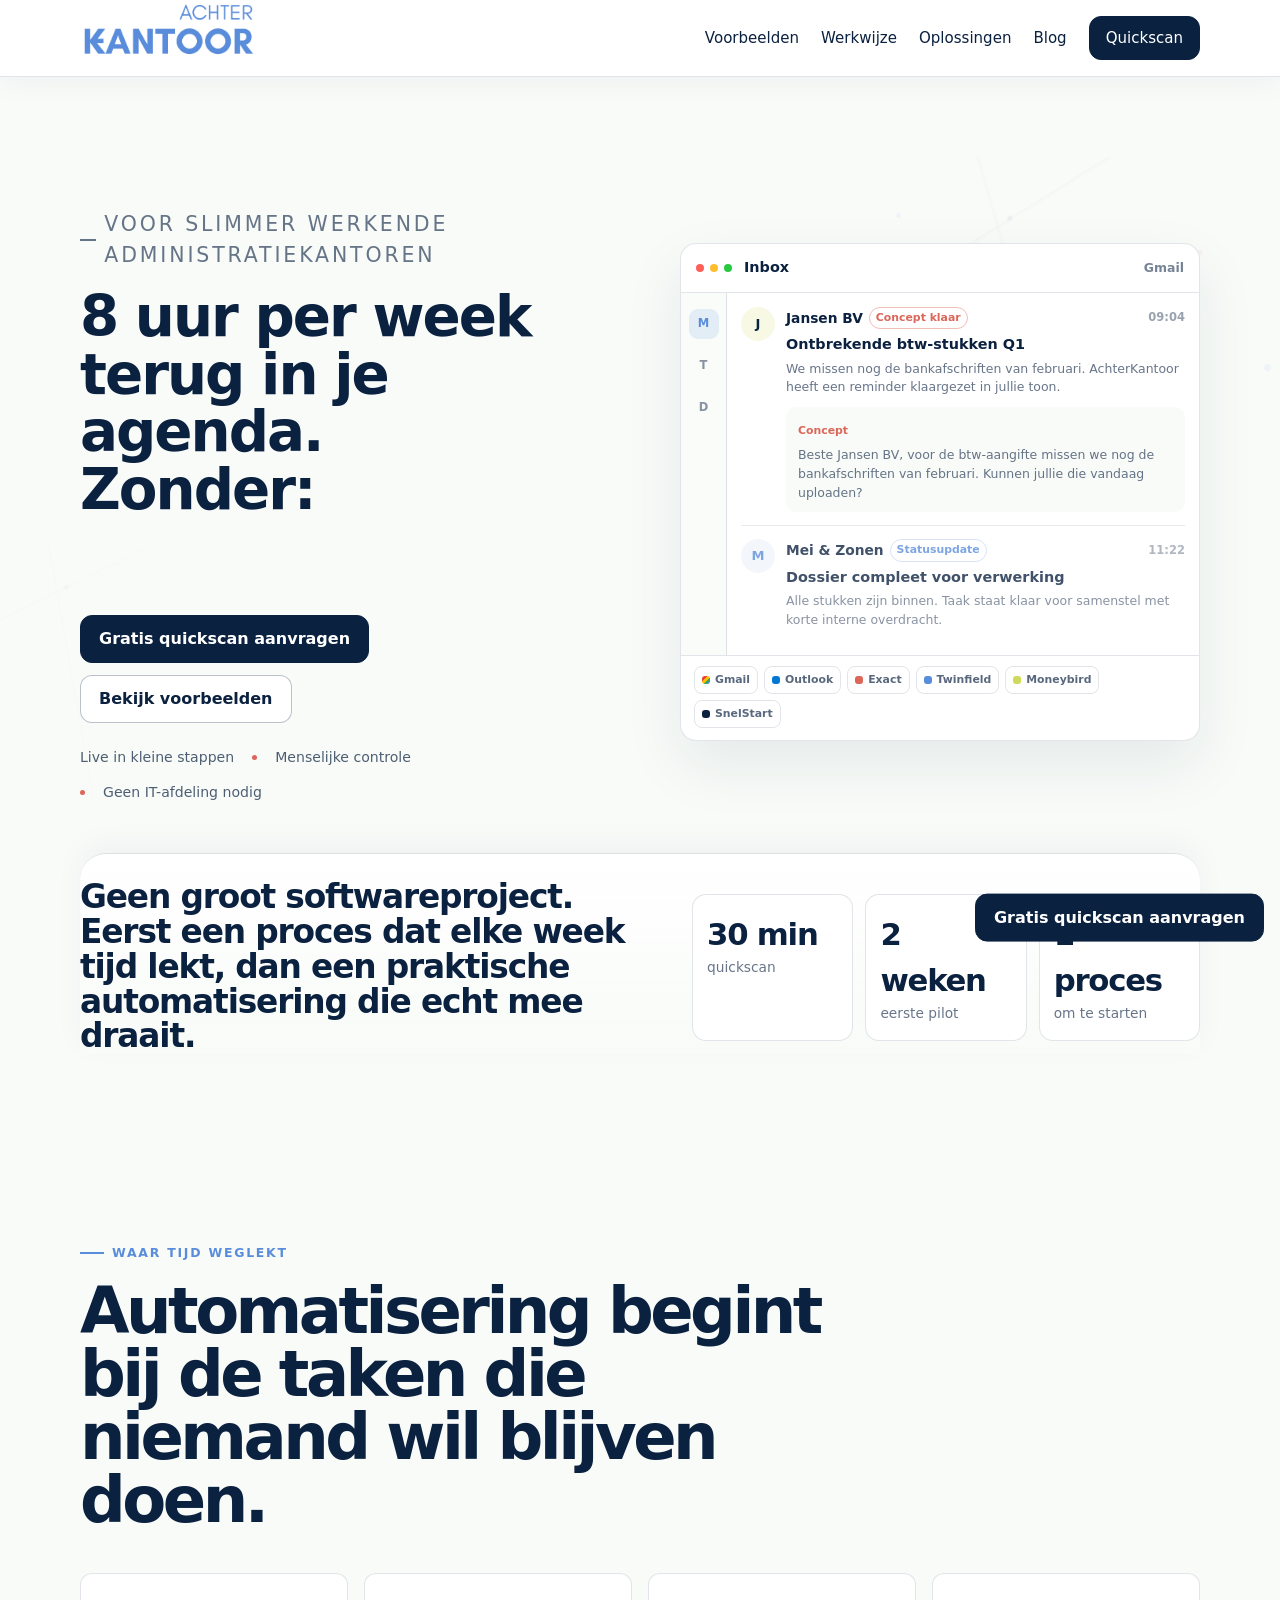
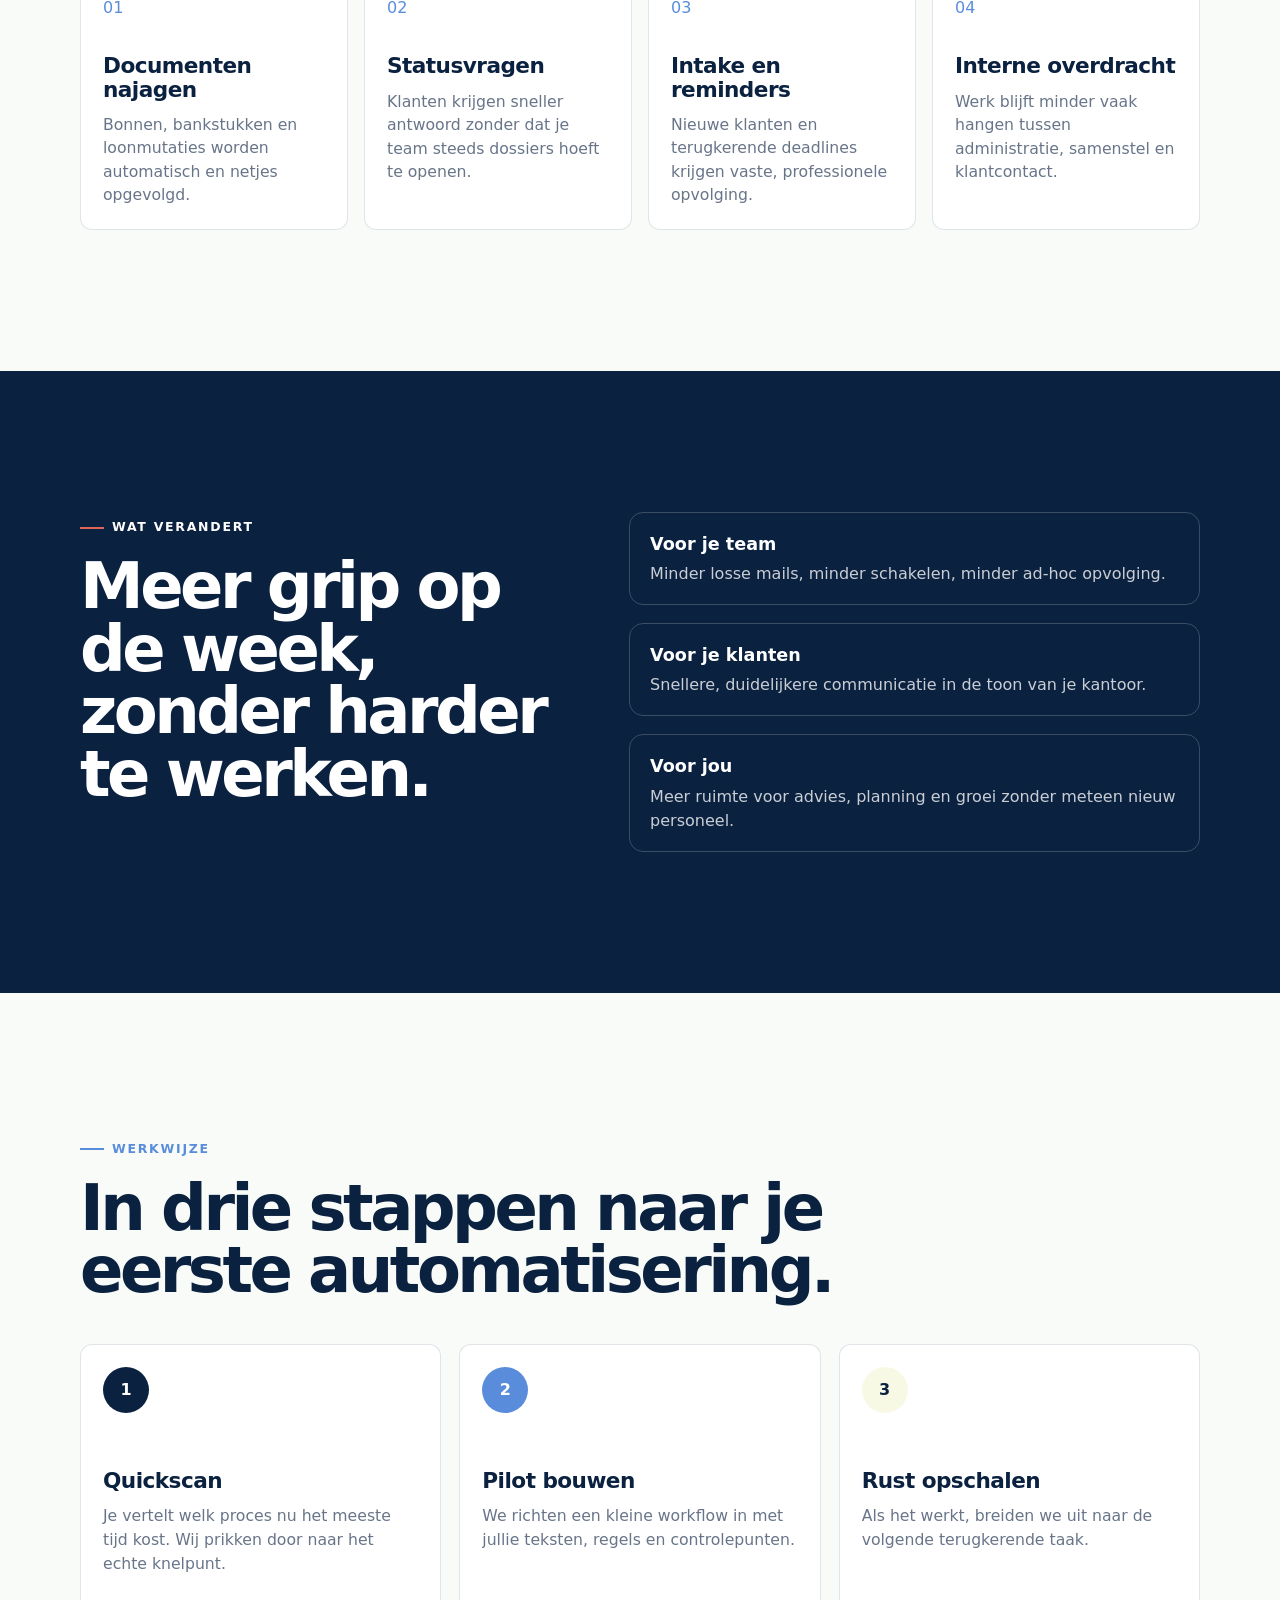
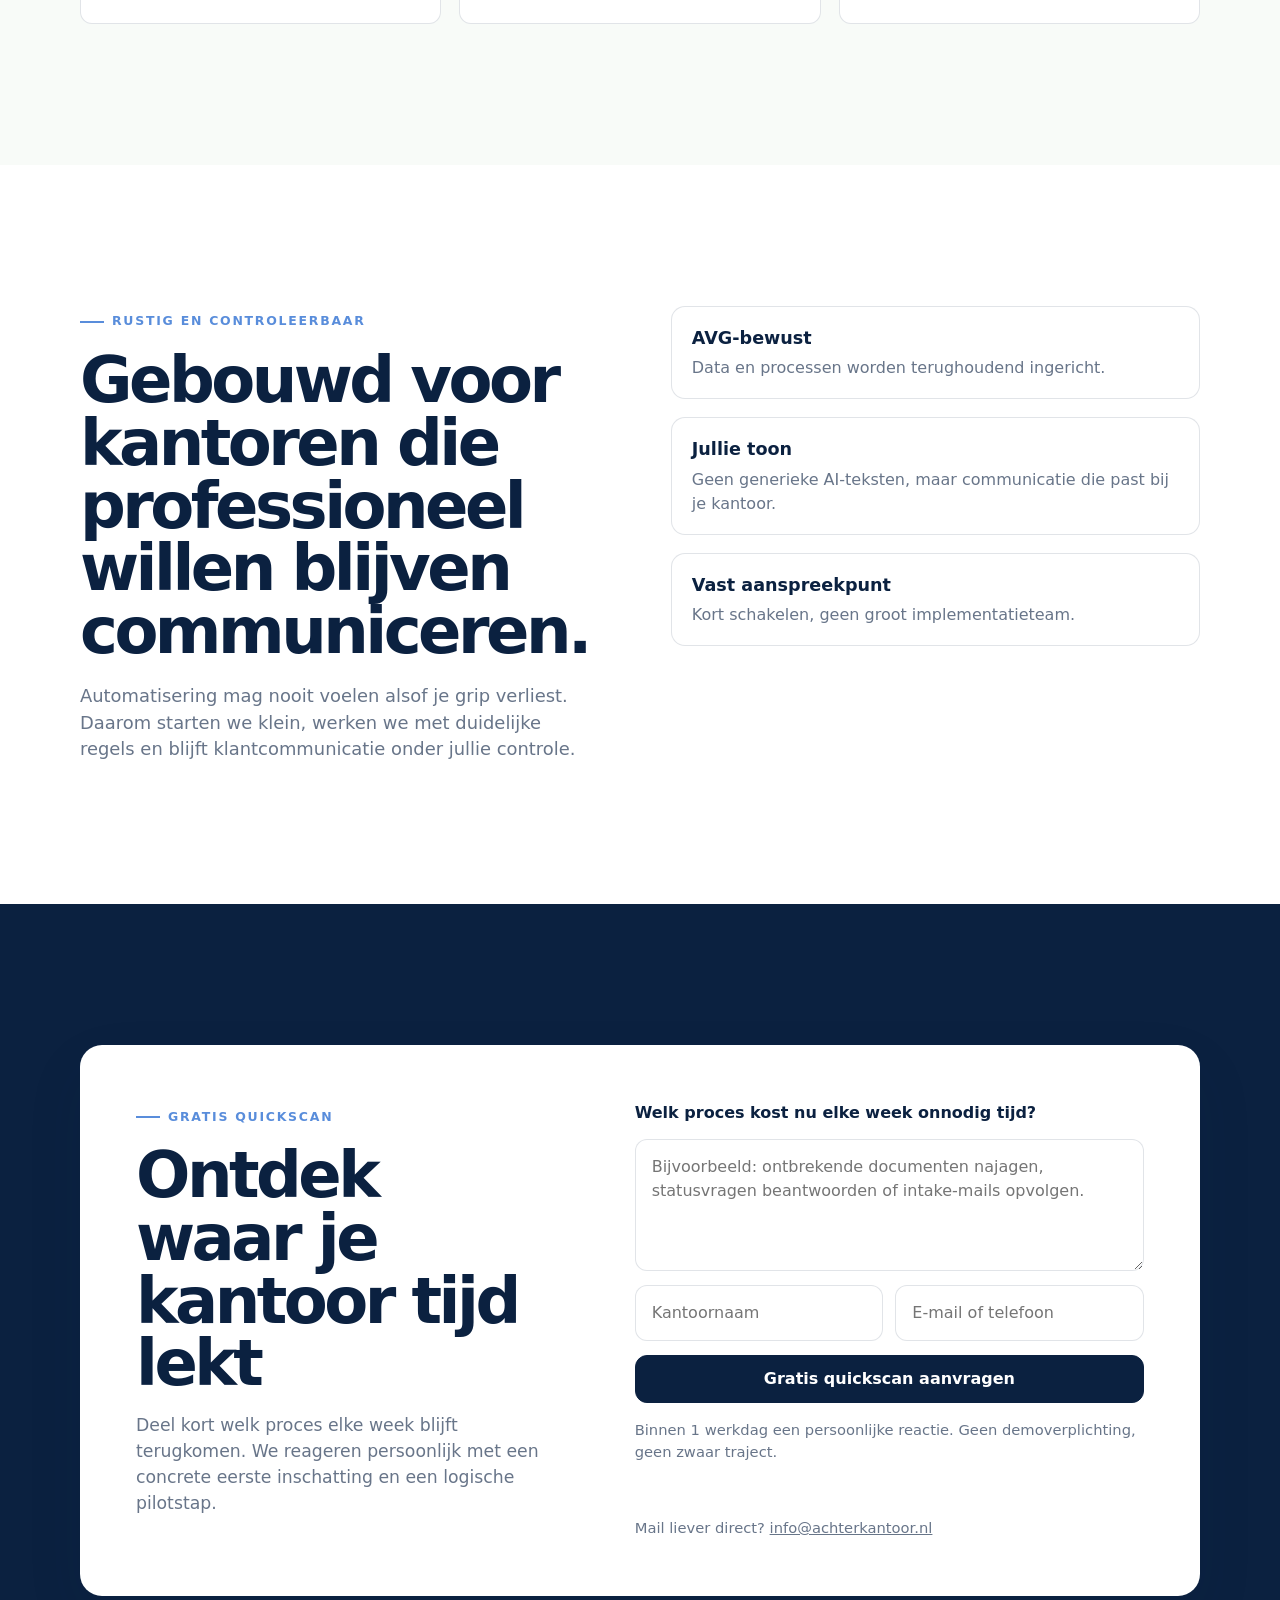
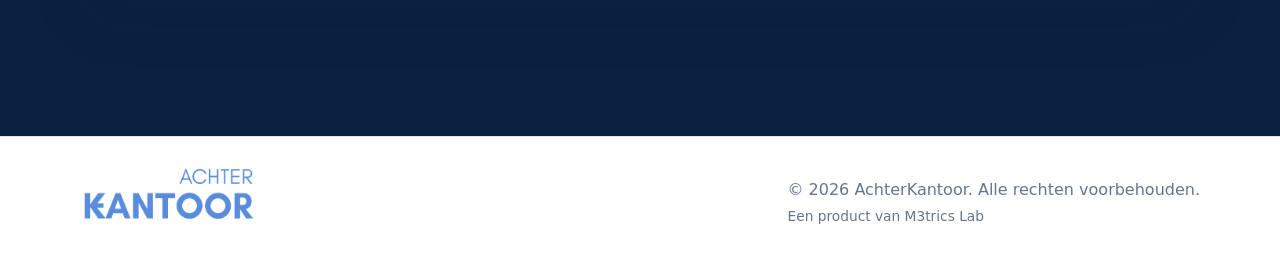
==== commit d8e85e8d: "refine homepage hero layout and motion" ====
--- a/index.html
+++ b/index.html
@@ -117,7 +117,7 @@
             </div>
             <div class="container hero-grid">
                 <div class="hero-copy reveal">
-                    <p class="eyebrow">Voor kleine accountantskantoren</p>
+                    <p class="eyebrow">Voor slimmer werkende administratiekantoren</p>
                     <h1>
                         8 uur per week terug in je agenda.
                         <span class="headline-switch" aria-label="Zonder extra personeel, technische kennis, langdurende setup of generieke AI teksten">
@@ -197,7 +197,7 @@
             </div>
         </header>
 
-        <section class="intro-band" aria-label="Kernbelofte">
+        <section class="intro-band intro-band-overlap" aria-label="Kernbelofte">
             <div class="container intro-grid">
                 <p class="intro-statement reveal">Geen groot softwareproject. Eerst een proces dat elke week tijd lekt, dan een praktische automatisering die echt mee draait.</p>
                 <div class="mini-metrics reveal">
--- a/assets/site.css
+++ b/assets/site.css
@@ -157,7 +157,7 @@
 .hero {
     position: relative;
     overflow: hidden;
-    padding: clamp(64px, 9vw, 110px) 0 clamp(52px, 8vw, 90px);
+    padding: clamp(64px, 9vw, 104px) 0 clamp(44px, 7vw, 74px);
 }
 
 .neural-bg {
@@ -165,48 +165,48 @@
     inset: 0;
     overflow: hidden;
     pointer-events: none;
-    opacity: 0.48;
+    opacity: 0.34;
 }
 
 .neural-bg::before,
 .neural-bg::after {
     content: "";
     position: absolute;
-    inset: 8% -8% auto auto;
-    width: min(680px, 62vw);
-    height: min(420px, 48vw);
+    inset: 10% -6% auto auto;
+    width: min(560px, 50vw);
+    height: min(340px, 38vw);
     background:
-        linear-gradient(33deg, transparent 12%, rgba(89, 141, 219, 0.16) 12.2%, transparent 12.8%),
-        linear-gradient(148deg, transparent 28%, rgba(89, 141, 219, 0.13) 28.2%, transparent 28.8%),
-        linear-gradient(74deg, transparent 42%, rgba(219, 102, 89, 0.1) 42.2%, transparent 42.8%),
-        radial-gradient(circle at 18% 36%, rgba(89, 141, 219, 0.28) 0 4px, transparent 5px),
-        radial-gradient(circle at 38% 18%, rgba(11, 33, 64, 0.18) 0 3px, transparent 4px),
-        radial-gradient(circle at 52% 54%, rgba(89, 141, 219, 0.24) 0 4px, transparent 5px),
-        radial-gradient(circle at 72% 28%, rgba(219, 102, 89, 0.22) 0 3px, transparent 4px),
-        radial-gradient(circle at 84% 62%, rgba(89, 141, 219, 0.2) 0 4px, transparent 5px);
+        linear-gradient(33deg, transparent 12%, rgba(89, 141, 219, 0.14) 12.2%, transparent 12.8%),
+        linear-gradient(148deg, transparent 28%, rgba(89, 141, 219, 0.1) 28.2%, transparent 28.8%),
+        linear-gradient(74deg, transparent 42%, rgba(219, 102, 89, 0.08) 42.2%, transparent 42.8%),
+        radial-gradient(circle at 18% 36%, rgba(89, 141, 219, 0.24) 0 3px, transparent 4px),
+        radial-gradient(circle at 38% 18%, rgba(11, 33, 64, 0.14) 0 2px, transparent 3px),
+        radial-gradient(circle at 52% 54%, rgba(89, 141, 219, 0.2) 0 3px, transparent 4px),
+        radial-gradient(circle at 72% 28%, rgba(219, 102, 89, 0.18) 0 2px, transparent 3px),
+        radial-gradient(circle at 84% 62%, rgba(89, 141, 219, 0.18) 0 3px, transparent 4px);
     filter: blur(0.1px);
     transform: translate3d(0, 0, 0);
-    animation: neuralDrift 14s ease-in-out infinite alternate;
+    animation: neuralDrift 18s ease-in-out infinite alternate;
 }
 
 .neural-bg::after {
-    inset: auto auto 8% -12%;
-    width: min(520px, 48vw);
-    height: min(320px, 34vw);
-    opacity: 0.55;
-    transform: rotate(8deg);
-    animation-duration: 18s;
+    inset: auto auto 10% -8%;
+    width: min(420px, 38vw);
+    height: min(250px, 28vw);
+    opacity: 0.42;
+    transform: rotate(6deg);
+    animation-duration: 22s;
     animation-direction: alternate-reverse;
 }
 
 .neural-bg span {
     position: absolute;
-    width: 7px;
-    height: 7px;
+    width: 5px;
+    height: 5px;
     border-radius: 50%;
-    background: rgba(89, 141, 219, 0.2);
-    box-shadow: 0 0 22px rgba(89, 141, 219, 0.22);
-    animation: neuralPulse 4.5s ease-in-out infinite;
+    background: rgba(89, 141, 219, 0.18);
+    box-shadow: 0 0 16px rgba(89, 141, 219, 0.16);
+    animation: neuralPulse 5.8s ease-in-out infinite;
 }
 
 .neural-bg span:nth-child(1) { left: 56%; top: 24%; animation-delay: -0.8s; }
@@ -218,21 +218,21 @@
 
 @keyframes neuralDrift {
     from {
-        transform: translate3d(-10px, -6px, 0) scale(1);
+        transform: translate3d(-6px, -4px, 0) scale(0.98);
     }
     to {
-        transform: translate3d(14px, 10px, 0) scale(1.03);
+        transform: translate3d(8px, 6px, 0) scale(1.01);
     }
 }
 
 @keyframes neuralPulse {
     0%, 100% {
-        opacity: 0.35;
-        transform: scale(0.9);
+        opacity: 0.28;
+        transform: scale(0.92);
     }
     50% {
-        opacity: 0.72;
-        transform: scale(1.2);
+        opacity: 0.58;
+        transform: scale(1.08);
     }
 }
 
@@ -240,13 +240,13 @@
     position: relative;
     z-index: 1;
     display: grid;
-    grid-template-columns: minmax(0, 1fr) minmax(0, 1fr);
-    gap: clamp(36px, 6vw, 72px);
+    grid-template-columns: minmax(0, 0.92fr) minmax(0, 1.08fr);
+    gap: clamp(28px, 5vw, 58px);
     align-items: center;
 }
 
 .hero-copy {
-    max-width: 620px;
+    max-width: 560px;
 }
 
 .eyebrow {
@@ -269,27 +269,27 @@
 }
 
 .hero h1 {
-    max-width: 760px;
+    max-width: 680px;
     color: var(--heading);
-    font-size: clamp(2.45rem, 5.1vw, 4.9rem);
+    font-size: clamp(2.2rem, 4.4vw, 4.2rem);
     font-weight: 700;
     letter-spacing: -0.035em;
-    line-height: 1;
+    line-height: 1.02;
 }
 
 .headline-switch {
     display: flex;
     flex-wrap: wrap;
     align-items: baseline;
-    column-gap: 0.24em;
-    row-gap: 0.04em;
+    column-gap: 0.2em;
+    row-gap: 0.06em;
 }
 
 .rotating-words {
     position: relative;
     display: inline-grid;
-    min-width: min(100%, 11.8em);
-    height: 1.08em;
+    min-width: min(100%, 10.6em);
+    height: 1.06em;
     overflow: hidden;
     color: var(--blue);
     vertical-align: bottom;
@@ -417,6 +417,67 @@
     background: var(--coral);
 }
 
+.solutions-hero {
+    padding-top: 48px;
+}
+
+.solutions-hero-inner {
+    display: grid;
+    grid-template-columns: minmax(0, 1.1fr) minmax(280px, 0.9fr);
+    gap: clamp(28px, 6vw, 72px);
+    align-items: center;
+}
+
+.solutions-hero-copy .lead {
+    max-width: 640px;
+}
+
+.solutions-hero-panel {
+    justify-self: end;
+    width: min(100%, 380px);
+}
+
+.dashboard-mini {
+    border: 1px solid var(--border);
+    border-radius: 22px;
+    background: linear-gradient(180deg, #ffffff 0%, rgba(248, 251, 248, 0.92) 100%);
+    box-shadow: var(--shadow);
+    padding: 28px;
+}
+
+.dashboard-mini strong {
+    color: var(--heading);
+    font-size: 1rem;
+    font-weight: 650;
+}
+
+.dashboard-mini ul {
+    display: grid;
+    gap: 12px;
+    list-style: none;
+    margin-top: 18px;
+}
+
+.dashboard-mini li {
+    display: flex;
+    align-items: center;
+    justify-content: space-between;
+    gap: 12px;
+    border: 1px solid var(--border);
+    border-radius: 14px;
+    background: var(--paper);
+    padding: 14px 16px;
+    color: var(--heading);
+    font-size: 0.92rem;
+    font-weight: 560;
+}
+
+.dashboard-mini li span {
+    color: var(--blue);
+    font-size: 0.8rem;
+    font-weight: 700;
+}
+
 .workflow-panel {
     position: relative;
     overflow: hidden;
@@ -433,7 +494,7 @@
 .mail-panel {
     border-radius: 16px;
     justify-self: end;
-    width: min(100%, 390px);
+    width: min(100%, 520px);
 }
 
 .mail-window-top {
@@ -775,6 +836,24 @@
     padding: 42px 0;
 }
 
+.intro-band-overlap {
+    position: relative;
+    z-index: 2;
+    margin-top: -24px;
+    border-block: 0;
+    background: transparent;
+    padding-top: 0;
+}
+
+.intro-band-overlap .container {
+    position: relative;
+    border-top: 1px solid rgba(11, 33, 64, 0.12);
+    border-radius: 26px 26px 0 0;
+    background: linear-gradient(180deg, rgba(255, 255, 255, 0.92) 0%, rgba(248, 251, 248, 0.98) 100%);
+    box-shadow: 0 -10px 30px rgba(11, 33, 64, 0.04);
+    padding-top: 26px;
+}
+
 .intro-grid {
     display: grid;
     grid-template-columns: 1.15fr 1fr;
@@ -842,6 +921,141 @@
 .lead {
     color: var(--muted);
     font-size: 1.08rem;
+}
+
+.section-lead {
+    margin-top: 14px;
+    color: var(--muted);
+    font-size: 1.02rem;
+}
+
+.solutions-grid {
+    display: grid;
+    grid-template-columns: repeat(auto-fit, minmax(300px, 1fr));
+    gap: 20px;
+}
+
+.solution-card {
+    display: grid;
+    gap: 16px;
+    padding: 28px;
+    background: #fff;
+    border: 1px solid var(--border);
+    border-radius: 20px;
+    box-shadow: var(--shadow);
+}
+
+.solution-price-row {
+    display: flex;
+    flex-wrap: wrap;
+    gap: 10px 18px;
+    color: var(--blue);
+    font-weight: 700;
+}
+
+.demo-panels {
+    display: grid;
+    grid-template-columns: repeat(auto-fit, minmax(280px, 1fr));
+    gap: 22px;
+}
+
+.solution-wizard::backdrop {
+    background: rgba(11, 33, 64, 0.42);
+}
+
+.wizard-shell {
+    width: min(680px, calc(100vw - 24px));
+    border: 0;
+    border-radius: 24px;
+    padding: 0;
+    overflow: hidden;
+}
+
+.privacy-grid {
+    display: grid;
+    grid-template-columns: minmax(0, 1fr) minmax(280px, 0.9fr);
+    gap: clamp(24px, 5vw, 56px);
+    align-items: start;
+}
+
+.privacy-points {
+    display: grid;
+    gap: 18px;
+}
+
+.privacy-points p,
+.privacy-points li {
+    color: var(--muted);
+    font-size: 1rem;
+}
+
+.privacy-points ul {
+    display: grid;
+    gap: 10px;
+    padding-left: 18px;
+}
+
+.section-card {
+    border: 1px solid var(--border);
+    border-radius: 24px;
+    background: var(--paper);
+    box-shadow: var(--shadow);
+    padding: clamp(24px, 4vw, 40px);
+}
+
+.section-card .eyebrow + h2 {
+    margin-top: 10px;
+}
+
+.dashboard-preview-grid {
+    display: grid;
+    grid-template-columns: repeat(auto-fit, minmax(180px, 1fr));
+    gap: 14px;
+    margin-top: 24px;
+}
+
+.dashboard-preview-grid article {
+    border: 1px solid var(--border);
+    border-radius: 16px;
+    background: rgba(255, 255, 255, 0.72);
+    padding: 18px;
+}
+
+.dashboard-preview-grid strong {
+    display: block;
+    color: var(--heading);
+    font-size: 1rem;
+    font-weight: 650;
+}
+
+.dashboard-preview-grid p {
+    margin-top: 8px;
+    color: var(--muted);
+    font-size: 0.94rem;
+}
+
+.faq-grid {
+    display: grid;
+    gap: 14px;
+    margin-top: 24px;
+}
+
+.faq-grid details {
+    border: 1px solid var(--border);
+    border-radius: 14px;
+    background: #fff;
+    padding: 16px 18px;
+}
+
+.faq-grid summary {
+    cursor: pointer;
+    color: var(--heading);
+    font-weight: 600;
+}
+
+.faq-grid p {
+    margin-top: 12px;
+    color: var(--muted);
 }
 
 .example-grid {
@@ -1183,6 +1397,8 @@
 }
 
 @media (max-width: 860px) {
+    .solutions-hero-inner,
+    .privacy-grid,
     .hero-grid,
     .intro-grid,
     .split-feature,
@@ -1241,21 +1457,36 @@
 
     .hero {
         padding-top: 46px;
+        padding-bottom: 40px;
     }
 
     .hero h1 {
-        font-size: clamp(2rem, 11vw, 3.4rem);
+        font-size: clamp(1.86rem, 9.6vw, 3.05rem);
     }
 
     .rotating-words {
         min-width: 100%;
     }
 
+    .intro-band-overlap {
+        margin-top: -12px;
+    }
+
+    .intro-band-overlap .container {
+        border-radius: 20px 20px 0 0;
+        padding-top: 20px;
+    }
+
     .hero-actions {
         flex-direction: column;
     }
 
     .hero-actions .btn {
+        width: 100%;
+    }
+
+    .solutions-hero-panel {
+        justify-self: stretch;
         width: 100%;
     }
 
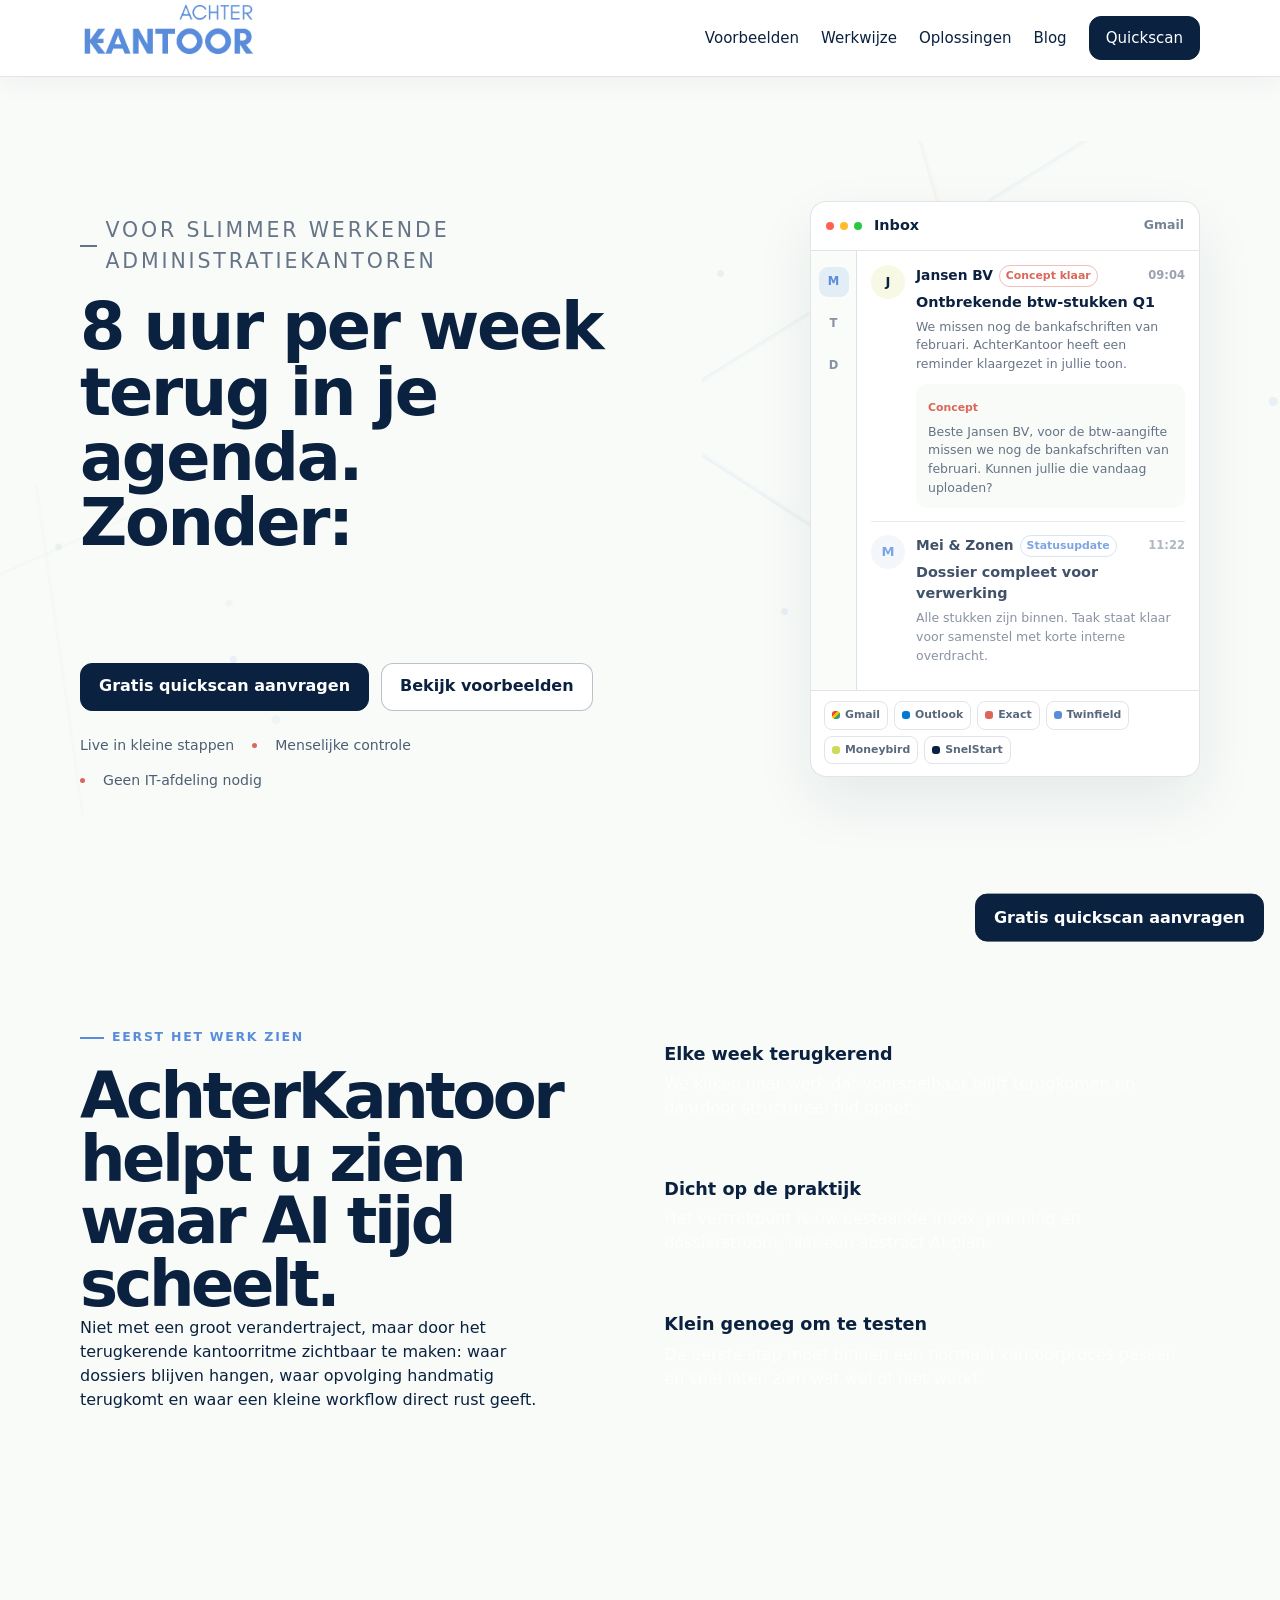
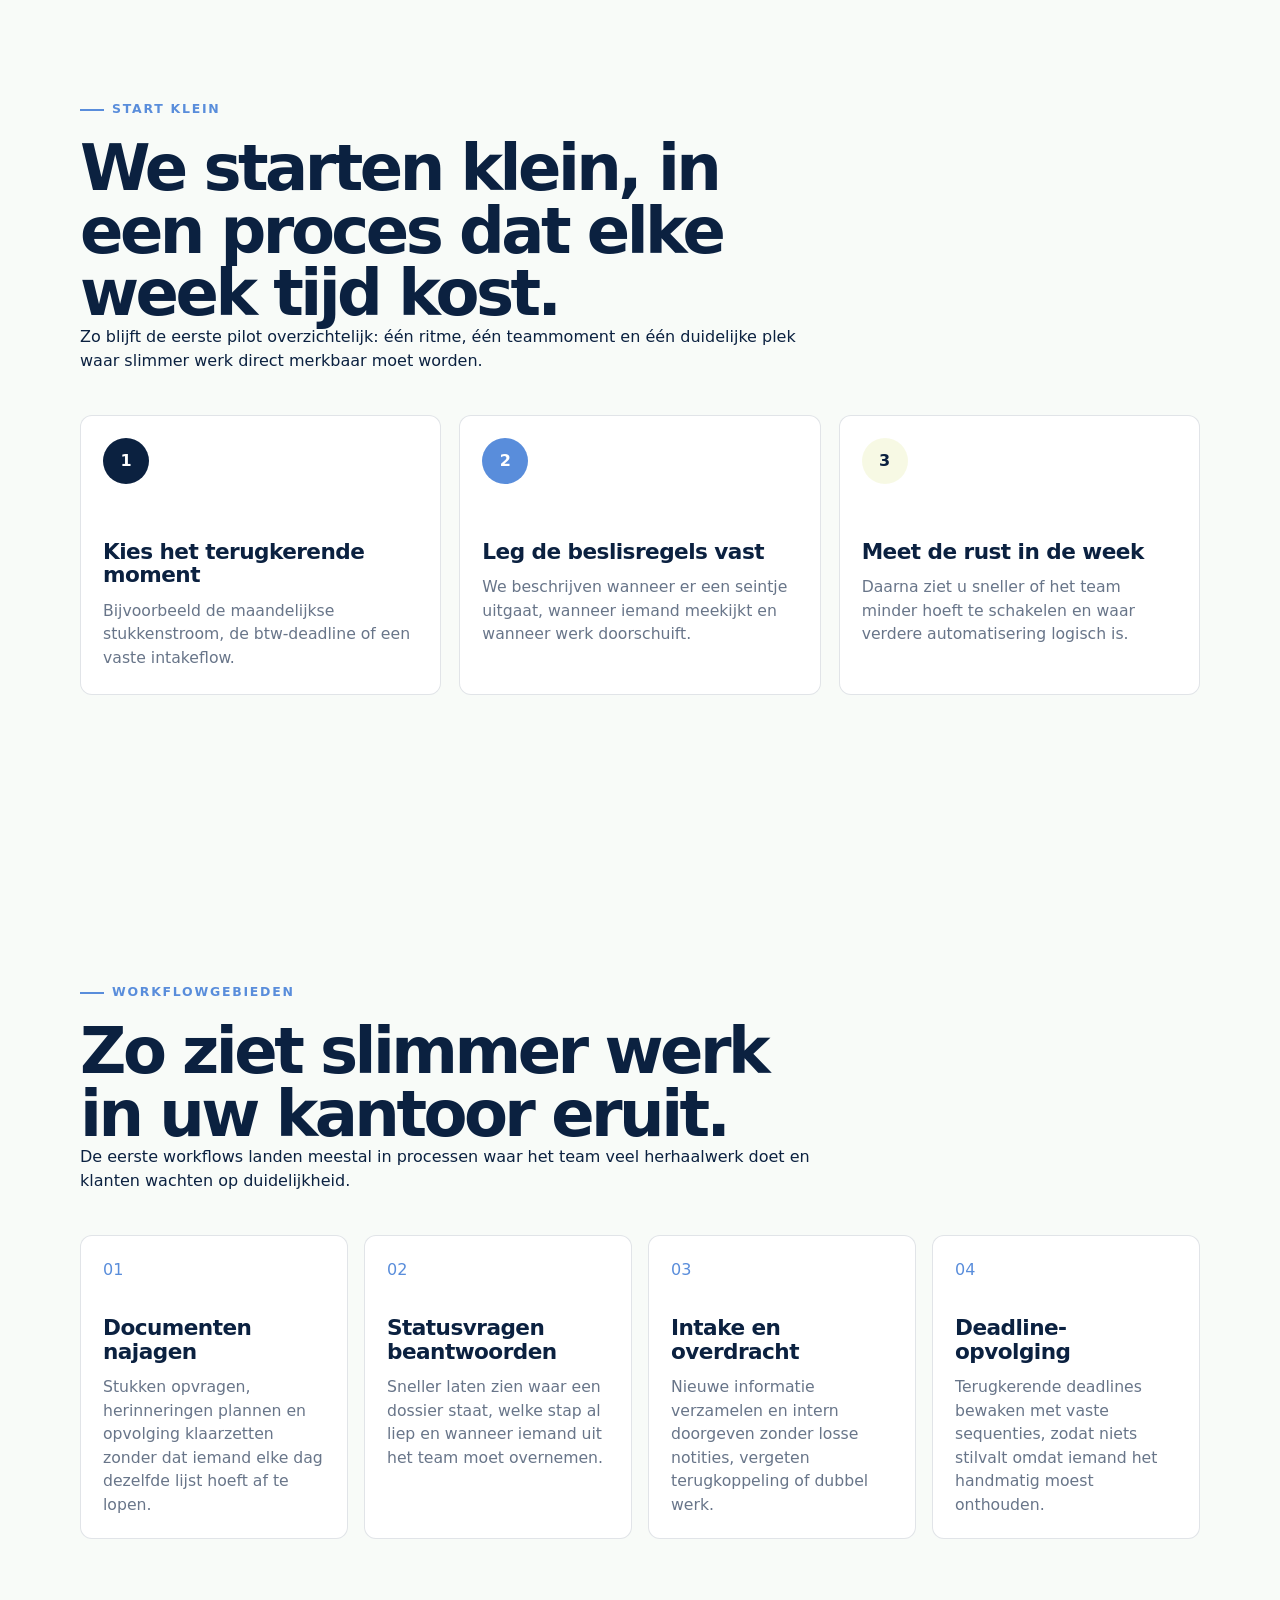
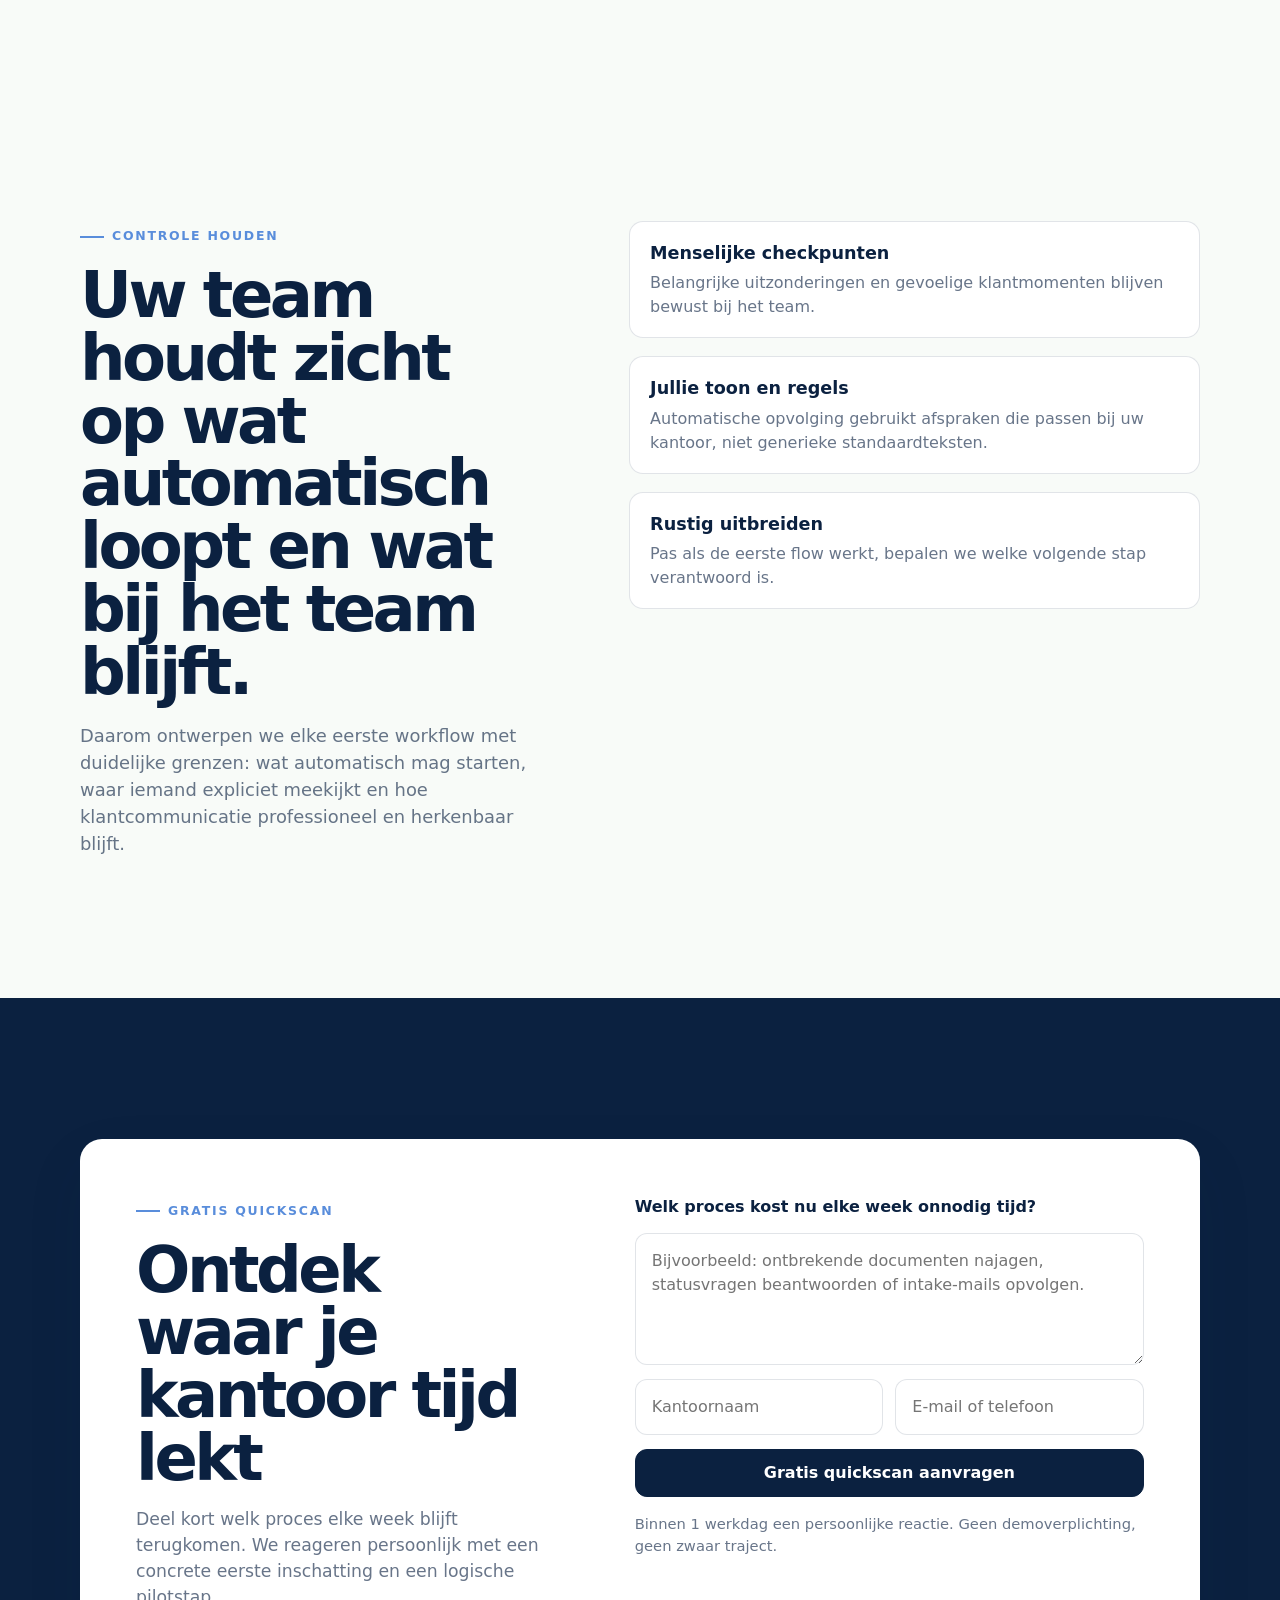
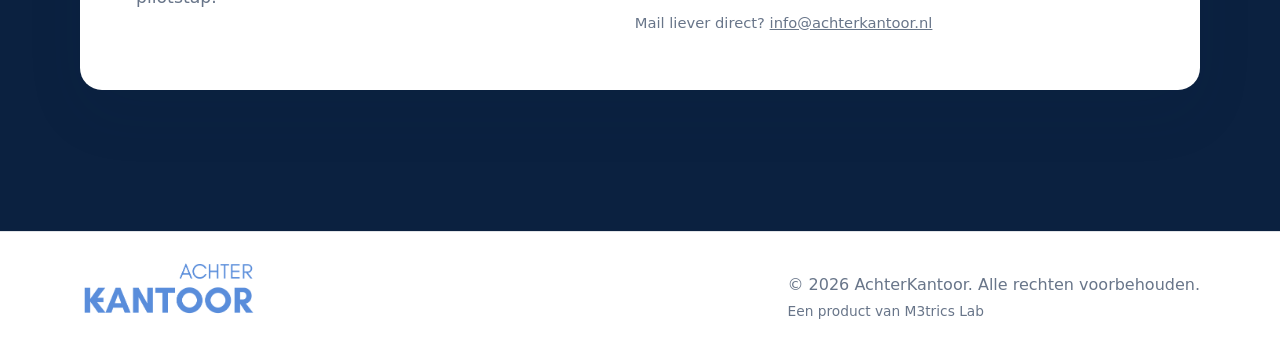
==== commit 016f3377: "feat: restructure homepage below hero" ====
--- a/index.html
+++ b/index.html
@@ -197,108 +197,100 @@
             </div>
         </header>
 
-        <section class="intro-band intro-band-overlap" aria-label="Kernbelofte">
-            <div class="container intro-grid">
-                <p class="intro-statement reveal">Geen groot softwareproject. Eerst een proces dat elke week tijd lekt, dan een praktische automatisering die echt mee draait.</p>
-                <div class="mini-metrics reveal">
-                    <div><strong>30 min</strong><span>quickscan</span></div>
-                    <div><strong>2 weken</strong><span>eerste pilot</span></div>
-                    <div><strong>1 proces</strong><span>om te starten</span></div>
+        <section class="section workflow-story" aria-label="Workflowverhaal">
+            <div class="container split-feature">
+                <div class="reveal">
+                    <p class="eyebrow">Eerst het werk zien</p>
+                    <h2>AchterKantoor helpt u zien waar AI tijd scheelt.</h2>
+                    <p>Niet met een groot verandertraject, maar door het terugkerende kantoorritme zichtbaar te maken: waar dossiers blijven hangen, waar opvolging handmatig terugkomt en waar een kleine workflow direct rust geeft.</p>
+                </div>
+                <div class="outcome-list reveal">
+                    <div>
+                        <strong>Elke week terugkerend</strong>
+                        <p>We kijken naar werk dat voorspelbaar blijft terugkomen en daardoor structureel tijd opeet.</p>
+                    </div>
+                    <div>
+                        <strong>Dicht op de praktijk</strong>
+                        <p>Het vertrekpunt is uw bestaande inbox, planning en dossierstroom, niet een abstract AI-plan.</p>
+                    </div>
+                    <div>
+                        <strong>Klein genoeg om te testen</strong>
+                        <p>De eerste stap moet binnen een normaal kantoorproces passen en snel laten zien wat wel of niet werkt.</p>
+                    </div>
                 </div>
             </div>
         </section>
 
-        <section id="voorbeelden" class="section">
+        <section id="werkwijze" class="section start-rhythm">
             <div class="container">
                 <div class="section-heading reveal">
-                    <p class="eyebrow">Waar tijd weglekt</p>
-                    <h2>Automatisering begint bij de taken die niemand wil blijven doen.</h2>
+                    <p class="eyebrow">Start klein</p>
+                    <h2>We starten klein, in een proces dat elke week tijd kost.</h2>
+                    <p>Zo blijft de eerste pilot overzichtelijk: één ritme, één teammoment en één duidelijke plek waar slimmer werk direct merkbaar moet worden.</p>
+                </div>
+                <div class="steps-grid">
+                    <article class="step-card reveal">
+                        <span>1</span>
+                        <h3>Kies het terugkerende moment</h3>
+                        <p>Bijvoorbeeld de maandelijkse stukkenstroom, de btw-deadline of een vaste intakeflow.</p>
+                    </article>
+                    <article class="step-card reveal">
+                        <span>2</span>
+                        <h3>Leg de beslisregels vast</h3>
+                        <p>We beschrijven wanneer er een seintje uitgaat, wanneer iemand meekijkt en wanneer werk doorschuift.</p>
+                    </article>
+                    <article class="step-card reveal">
+                        <span>3</span>
+                        <h3>Meet de rust in de week</h3>
+                        <p>Daarna ziet u sneller of het team minder hoeft te schakelen en waar verdere automatisering logisch is.</p>
+                    </article>
+                </div>
+            </div>
+        </section>
+
+        <section id="voorbeelden" class="section workflow-areas">
+            <div class="container">
+                <div class="section-heading reveal">
+                    <p class="eyebrow">Workflowgebieden</p>
+                    <h2>Zo ziet slimmer werk in uw kantoor eruit.</h2>
+                    <p>De eerste workflows landen meestal in processen waar het team veel herhaalwerk doet en klanten wachten op duidelijkheid.</p>
                 </div>
                 <div class="example-grid">
                     <article class="example-card reveal">
                         <span class="card-number">01</span>
                         <h3>Documenten najagen</h3>
-                        <p>Bonnen, bankstukken en loonmutaties worden automatisch en netjes opgevolgd.</p>
+                        <p>Stukken opvragen, herinneringen plannen en opvolging klaarzetten zonder dat iemand elke dag dezelfde lijst hoeft af te lopen.</p>
                     </article>
                     <article class="example-card reveal">
                         <span class="card-number">02</span>
-                        <h3>Statusvragen</h3>
-                        <p>Klanten krijgen sneller antwoord zonder dat je team steeds dossiers hoeft te openen.</p>
+                        <h3>Statusvragen beantwoorden</h3>
+                        <p>Sneller laten zien waar een dossier staat, welke stap al liep en wanneer iemand uit het team moet overnemen.</p>
                     </article>
                     <article class="example-card reveal">
                         <span class="card-number">03</span>
-                        <h3>Intake en reminders</h3>
-                        <p>Nieuwe klanten en terugkerende deadlines krijgen vaste, professionele opvolging.</p>
+                        <h3>Intake en overdracht</h3>
+                        <p>Nieuwe informatie verzamelen en intern doorgeven zonder losse notities, vergeten terugkoppeling of dubbel werk.</p>
                     </article>
                     <article class="example-card reveal">
                         <span class="card-number">04</span>
-                        <h3>Interne overdracht</h3>
-                        <p>Werk blijft minder vaak hangen tussen administratie, samenstel en klantcontact.</p>
+                        <h3>Deadline-opvolging</h3>
+                        <p>Terugkerende deadlines bewaken met vaste sequenties, zodat niets stilvalt omdat iemand het handmatig moest onthouden.</p>
                     </article>
                 </div>
             </div>
         </section>
 
-        <section class="section section-accent">
-            <div class="container split-feature">
-                <div class="reveal">
-                    <p class="eyebrow">Wat verandert</p>
-                    <h2>Meer grip op de week, zonder harder te werken.</h2>
-                </div>
-                <div class="outcome-list reveal">
-                    <div>
-                        <strong>Voor je team</strong>
-                        <p>Minder losse mails, minder schakelen, minder ad-hoc opvolging.</p>
-                    </div>
-                    <div>
-                        <strong>Voor je klanten</strong>
-                        <p>Snellere, duidelijkere communicatie in de toon van je kantoor.</p>
-                    </div>
-                    <div>
-                        <strong>Voor jou</strong>
-                        <p>Meer ruimte voor advies, planning en groei zonder meteen nieuw personeel.</p>
-                    </div>
-                </div>
-            </div>
-        </section>
-
-        <section id="werkwijze" class="section">
-            <div class="container">
-                <div class="section-heading reveal">
-                    <p class="eyebrow">Werkwijze</p>
-                    <h2>In drie stappen naar je eerste automatisering.</h2>
-                </div>
-                <div class="steps-grid">
-                    <article class="step-card reveal">
-                        <span>1</span>
-                        <h3>Quickscan</h3>
-                        <p>Je vertelt welk proces nu het meeste tijd kost. Wij prikken door naar het echte knelpunt.</p>
-                    </article>
-                    <article class="step-card reveal">
-                        <span>2</span>
-                        <h3>Pilot bouwen</h3>
-                        <p>We richten een kleine workflow in met jullie teksten, regels en controlepunten.</p>
-                    </article>
-                    <article class="step-card reveal">
-                        <span>3</span>
-                        <h3>Rust opschalen</h3>
-                        <p>Als het werkt, breiden we uit naar de volgende terugkerende taak.</p>
-                    </article>
-                </div>
-            </div>
-        </section>
-
-        <section class="section trust-section">
+        <section class="section control-story">
             <div class="container trust-grid">
                 <div class="trust-copy reveal">
-                    <p class="eyebrow">Rustig en controleerbaar</p>
-                    <h2>Gebouwd voor kantoren die professioneel willen blijven communiceren.</h2>
-                    <p>Automatisering mag nooit voelen alsof je grip verliest. Daarom starten we klein, werken we met duidelijke regels en blijft klantcommunicatie onder jullie controle.</p>
+                    <p class="eyebrow">Controle houden</p>
+                    <h2>Uw team houdt zicht op wat automatisch loopt en wat bij het team blijft.</h2>
+                    <p>Daarom ontwerpen we elke eerste workflow met duidelijke grenzen: wat automatisch mag starten, waar iemand expliciet meekijkt en hoe klantcommunicatie professioneel en herkenbaar blijft.</p>
                 </div>
                 <div class="trust-list reveal">
-                    <div><strong>AVG-bewust</strong><span>Data en processen worden terughoudend ingericht.</span></div>
-                    <div><strong>Jullie toon</strong><span>Geen generieke AI-teksten, maar communicatie die past bij je kantoor.</span></div>
-                    <div><strong>Vast aanspreekpunt</strong><span>Kort schakelen, geen groot implementatieteam.</span></div>
+                    <div><strong>Menselijke checkpunten</strong><span>Belangrijke uitzonderingen en gevoelige klantmomenten blijven bewust bij het team.</span></div>
+                    <div><strong>Jullie toon en regels</strong><span>Automatische opvolging gebruikt afspraken die passen bij uw kantoor, niet generieke standaardteksten.</span></div>
+                    <div><strong>Rustig uitbreiden</strong><span>Pas als de eerste flow werkt, bepalen we welke volgende stap verantwoord is.</span></div>
                 </div>
             </div>
         </section>
--- a/assets/site.css
+++ b/assets/site.css
@@ -157,7 +157,7 @@
 .hero {
     position: relative;
     overflow: hidden;
-    padding: clamp(64px, 9vw, 104px) 0 clamp(44px, 7vw, 74px);
+    padding: clamp(64px, 9vw, 110px) 0 clamp(52px, 8vw, 90px);
 }
 
 .neural-bg {
@@ -165,48 +165,48 @@
     inset: 0;
     overflow: hidden;
     pointer-events: none;
-    opacity: 0.34;
+    opacity: 0.48;
 }
 
 .neural-bg::before,
 .neural-bg::after {
     content: "";
     position: absolute;
-    inset: 10% -6% auto auto;
-    width: min(560px, 50vw);
-    height: min(340px, 38vw);
+    inset: 8% -8% auto auto;
+    width: min(680px, 62vw);
+    height: min(420px, 48vw);
     background:
-        linear-gradient(33deg, transparent 12%, rgba(89, 141, 219, 0.14) 12.2%, transparent 12.8%),
-        linear-gradient(148deg, transparent 28%, rgba(89, 141, 219, 0.1) 28.2%, transparent 28.8%),
-        linear-gradient(74deg, transparent 42%, rgba(219, 102, 89, 0.08) 42.2%, transparent 42.8%),
-        radial-gradient(circle at 18% 36%, rgba(89, 141, 219, 0.24) 0 3px, transparent 4px),
-        radial-gradient(circle at 38% 18%, rgba(11, 33, 64, 0.14) 0 2px, transparent 3px),
-        radial-gradient(circle at 52% 54%, rgba(89, 141, 219, 0.2) 0 3px, transparent 4px),
-        radial-gradient(circle at 72% 28%, rgba(219, 102, 89, 0.18) 0 2px, transparent 3px),
-        radial-gradient(circle at 84% 62%, rgba(89, 141, 219, 0.18) 0 3px, transparent 4px);
+        linear-gradient(33deg, transparent 12%, rgba(89, 141, 219, 0.16) 12.2%, transparent 12.8%),
+        linear-gradient(148deg, transparent 28%, rgba(89, 141, 219, 0.13) 28.2%, transparent 28.8%),
+        linear-gradient(74deg, transparent 42%, rgba(219, 102, 89, 0.1) 42.2%, transparent 42.8%),
+        radial-gradient(circle at 18% 36%, rgba(89, 141, 219, 0.28) 0 4px, transparent 5px),
+        radial-gradient(circle at 38% 18%, rgba(11, 33, 64, 0.18) 0 3px, transparent 4px),
+        radial-gradient(circle at 52% 54%, rgba(89, 141, 219, 0.24) 0 4px, transparent 5px),
+        radial-gradient(circle at 72% 28%, rgba(219, 102, 89, 0.22) 0 3px, transparent 4px),
+        radial-gradient(circle at 84% 62%, rgba(89, 141, 219, 0.2) 0 4px, transparent 5px);
     filter: blur(0.1px);
     transform: translate3d(0, 0, 0);
-    animation: neuralDrift 18s ease-in-out infinite alternate;
+    animation: neuralDrift 14s ease-in-out infinite alternate;
 }
 
 .neural-bg::after {
-    inset: auto auto 10% -8%;
-    width: min(420px, 38vw);
-    height: min(250px, 28vw);
-    opacity: 0.42;
-    transform: rotate(6deg);
-    animation-duration: 22s;
+    inset: auto auto 8% -12%;
+    width: min(520px, 48vw);
+    height: min(320px, 34vw);
+    opacity: 0.55;
+    transform: rotate(8deg);
+    animation-duration: 18s;
     animation-direction: alternate-reverse;
 }
 
 .neural-bg span {
     position: absolute;
-    width: 5px;
-    height: 5px;
+    width: 7px;
+    height: 7px;
     border-radius: 50%;
-    background: rgba(89, 141, 219, 0.18);
-    box-shadow: 0 0 16px rgba(89, 141, 219, 0.16);
-    animation: neuralPulse 5.8s ease-in-out infinite;
+    background: rgba(89, 141, 219, 0.2);
+    box-shadow: 0 0 22px rgba(89, 141, 219, 0.22);
+    animation: neuralPulse 4.5s ease-in-out infinite;
 }
 
 .neural-bg span:nth-child(1) { left: 56%; top: 24%; animation-delay: -0.8s; }
@@ -218,21 +218,21 @@
 
 @keyframes neuralDrift {
     from {
-        transform: translate3d(-6px, -4px, 0) scale(0.98);
+        transform: translate3d(-10px, -6px, 0) scale(1);
     }
     to {
-        transform: translate3d(8px, 6px, 0) scale(1.01);
+        transform: translate3d(14px, 10px, 0) scale(1.03);
     }
 }
 
 @keyframes neuralPulse {
     0%, 100% {
-        opacity: 0.28;
-        transform: scale(0.92);
+        opacity: 0.35;
+        transform: scale(0.9);
     }
     50% {
-        opacity: 0.58;
-        transform: scale(1.08);
+        opacity: 0.72;
+        transform: scale(1.2);
     }
 }
 
@@ -240,13 +240,13 @@
     position: relative;
     z-index: 1;
     display: grid;
-    grid-template-columns: minmax(0, 0.92fr) minmax(0, 1.08fr);
-    gap: clamp(28px, 5vw, 58px);
+    grid-template-columns: minmax(0, 1fr) minmax(0, 1fr);
+    gap: clamp(36px, 6vw, 72px);
     align-items: center;
 }
 
 .hero-copy {
-    max-width: 560px;
+    max-width: 620px;
 }
 
 .eyebrow {
@@ -269,27 +269,27 @@
 }
 
 .hero h1 {
-    max-width: 680px;
-    color: var(--heading);
-    font-size: clamp(2.2rem, 4.4vw, 4.2rem);
+    max-width: 760px;
+    color: var(--heading);
+    font-size: clamp(2.45rem, 5.1vw, 4.9rem);
     font-weight: 700;
     letter-spacing: -0.035em;
-    line-height: 1.02;
+    line-height: 1;
 }
 
 .headline-switch {
     display: flex;
     flex-wrap: wrap;
     align-items: baseline;
-    column-gap: 0.2em;
-    row-gap: 0.06em;
+    column-gap: 0.24em;
+    row-gap: 0.04em;
 }
 
 .rotating-words {
     position: relative;
     display: inline-grid;
-    min-width: min(100%, 10.6em);
-    height: 1.06em;
+    min-width: min(100%, 11.8em);
+    height: 1.08em;
     overflow: hidden;
     color: var(--blue);
     vertical-align: bottom;
@@ -494,7 +494,7 @@
 .mail-panel {
     border-radius: 16px;
     justify-self: end;
-    width: min(100%, 520px);
+    width: min(100%, 390px);
 }
 
 .mail-window-top {
@@ -836,24 +836,6 @@
     padding: 42px 0;
 }
 
-.intro-band-overlap {
-    position: relative;
-    z-index: 2;
-    margin-top: -24px;
-    border-block: 0;
-    background: transparent;
-    padding-top: 0;
-}
-
-.intro-band-overlap .container {
-    position: relative;
-    border-top: 1px solid rgba(11, 33, 64, 0.12);
-    border-radius: 26px 26px 0 0;
-    background: linear-gradient(180deg, rgba(255, 255, 255, 0.92) 0%, rgba(248, 251, 248, 0.98) 100%);
-    box-shadow: 0 -10px 30px rgba(11, 33, 64, 0.04);
-    padding-top: 26px;
-}
-
 .intro-grid {
     display: grid;
     grid-template-columns: 1.15fr 1fr;
@@ -945,6 +927,18 @@
     box-shadow: var(--shadow);
 }
 
+.solution-card h3,
+.demo-card h3 {
+    color: var(--heading);
+    font-size: 1.48rem;
+    letter-spacing: -0.03em;
+}
+
+.solution-card p,
+.demo-card p {
+    color: var(--muted);
+}
+
 .solution-price-row {
     display: flex;
     flex-wrap: wrap;
@@ -953,14 +947,102 @@
     font-weight: 700;
 }
 
+.solution-columns {
+    display: grid;
+    grid-template-columns: repeat(2, minmax(0, 1fr));
+    gap: 16px;
+}
+
+.solution-columns strong,
+.demo-flow strong {
+    display: block;
+    margin-bottom: 10px;
+    color: var(--heading);
+    font-size: 0.96rem;
+    font-weight: 650;
+}
+
+.solution-columns ul,
+.demo-meta ul,
+.demo-flow ol {
+    display: grid;
+    gap: 8px;
+    padding-left: 18px;
+}
+
+.solution-columns li,
+.demo-meta li,
+.demo-flow li {
+    color: var(--muted);
+    font-size: 0.95rem;
+}
+
+.solution-actions {
+    display: flex;
+    flex-wrap: wrap;
+    gap: 12px;
+    align-items: center;
+    margin-top: auto;
+}
+
+.solution-actions .btn,
+.solution-actions .btn-secondary {
+    justify-content: center;
+}
+
 .demo-panels {
     display: grid;
     grid-template-columns: repeat(auto-fit, minmax(280px, 1fr));
     gap: 22px;
 }
 
+.demo-card {
+    display: grid;
+    gap: 18px;
+    padding: 28px;
+    border: 1px solid rgba(255, 255, 255, 0.16);
+    border-radius: 22px;
+    background: rgba(255, 255, 255, 0.08);
+    box-shadow: 0 24px 48px rgba(0, 0, 0, 0.16);
+    transition: transform 0.25s ease, border-color 0.25s ease, background 0.25s ease;
+}
+
+.demo-card-active {
+    transform: translateY(-4px);
+    border-color: rgba(255, 255, 255, 0.34);
+    background: rgba(255, 255, 255, 0.12);
+}
+
+.demo-meta {
+    display: grid;
+    gap: 10px;
+    padding: 16px 18px;
+    border-radius: 16px;
+    background: rgba(255, 255, 255, 0.08);
+}
+
+.demo-meta span {
+    color: inherit;
+    font-size: 0.9rem;
+    font-weight: 650;
+    letter-spacing: 0.02em;
+    text-transform: uppercase;
+}
+
+.demo-flow {
+    padding-top: 6px;
+}
+
 .solution-wizard::backdrop {
     background: rgba(11, 33, 64, 0.42);
+}
+
+.solution-wizard {
+    margin: auto;
+    border: 0;
+    border-radius: 24px;
+    background: transparent;
+    padding: 0;
 }
 
 .wizard-shell {
@@ -969,6 +1051,165 @@
     border-radius: 24px;
     padding: 0;
     overflow: hidden;
+    background: var(--paper);
+    box-shadow: 0 30px 70px rgba(7, 20, 39, 0.28);
+}
+
+.wizard-header,
+.wizard-panel,
+.wizard-actions {
+    padding-left: clamp(22px, 3vw, 32px);
+    padding-right: clamp(22px, 3vw, 32px);
+}
+
+.wizard-header {
+    display: flex;
+    align-items: start;
+    justify-content: space-between;
+    gap: 20px;
+    padding-top: 28px;
+    padding-bottom: 20px;
+    border-bottom: 1px solid var(--border);
+}
+
+.wizard-close {
+    border: 0;
+    background: transparent;
+    color: var(--heading);
+    font-size: 2rem;
+    line-height: 1;
+    cursor: pointer;
+}
+
+.wizard-close:disabled,
+.wizard-actions button:disabled {
+    cursor: wait;
+    opacity: 0.68;
+}
+
+.wizard-panel {
+    display: grid;
+    gap: 16px;
+    padding-top: 24px;
+    padding-bottom: 20px;
+}
+
+.wizard-fields {
+    display: grid;
+    gap: 14px;
+}
+
+.wizard-fields label {
+    display: grid;
+    gap: 8px;
+    color: var(--charcoal);
+    font-weight: 620;
+}
+
+.wizard-choice-group {
+    display: grid;
+    gap: 10px;
+    padding: 0;
+    margin: 0;
+    border: 0;
+}
+
+.wizard-choice-group legend {
+    color: var(--charcoal);
+    font-weight: 620;
+}
+
+.wizard-checklist {
+    display: flex;
+    flex-wrap: wrap;
+    gap: 10px;
+}
+
+.choice-chip {
+    display: inline-flex;
+    align-items: center;
+    gap: 8px;
+    padding: 10px 14px;
+    border: 1px solid var(--border);
+    border-radius: 999px;
+    background: #fff;
+    color: var(--muted);
+    font-weight: 500;
+}
+
+.choice-chip input {
+    width: 16px;
+    height: 16px;
+}
+
+.wizard-fields input,
+.wizard-fields select,
+.wizard-fields textarea {
+    width: 100%;
+    border: 1px solid var(--border);
+    border-radius: 12px;
+    background: #fff;
+    color: var(--text);
+    font: inherit;
+    padding: 14px 15px;
+}
+
+.wizard-fields textarea {
+    min-height: 126px;
+    resize: vertical;
+}
+
+.wizard-fields input:focus,
+.wizard-fields select:focus,
+.wizard-fields textarea:focus {
+    outline: 3px solid var(--lime-soft);
+    outline-offset: 2px;
+}
+
+.wizard-review {
+    display: grid;
+    gap: 12px;
+}
+
+.wizard-review div {
+    display: grid;
+    gap: 4px;
+    padding: 14px 16px;
+    border: 1px solid var(--border);
+    border-radius: 14px;
+    background: #fff;
+}
+
+.wizard-review strong {
+    color: var(--heading);
+    font-size: 0.92rem;
+}
+
+.wizard-review span {
+    color: var(--muted);
+}
+
+.wizard-actions {
+    display: flex;
+    align-items: center;
+    justify-content: space-between;
+    gap: 12px;
+    padding-top: 16px;
+    padding-bottom: 28px;
+    border-top: 1px solid var(--border);
+}
+
+.wizard-actions-end {
+    display: flex;
+    flex-wrap: wrap;
+    justify-content: flex-end;
+    gap: 12px;
+}
+
+#wizardStatus {
+    padding-left: clamp(22px, 3vw, 32px);
+    padding-right: clamp(22px, 3vw, 32px);
+    padding-bottom: 12px;
 }
 
 .privacy-grid {
@@ -995,7 +1236,8 @@
     padding-left: 18px;
 }
 
-.section-card {
+.section-card,
+.solutions-section-card {
     border: 1px solid var(--border);
     border-radius: 24px;
     background: var(--paper);
@@ -1003,7 +1245,8 @@
     padding: clamp(24px, 4vw, 40px);
 }
 
-.section-card .eyebrow + h2 {
+.section-card .eyebrow + h2,
+.solutions-section-card .eyebrow + h2 {
     margin-top: 10px;
 }
 
@@ -1056,6 +1299,518 @@
 .faq-grid p {
     margin-top: 12px;
     color: var(--muted);
+}
+
+.solutions-page .section {
+    padding: clamp(64px, 8vw, 104px) 0;
+}
+
+.solutions-page .section-heading {
+    max-width: 680px;
+    margin-bottom: 30px;
+}
+
+.solutions-page .section h2,
+.solutions-page section h2 {
+    font-size: clamp(1.9rem, 3vw, 2.8rem);
+    letter-spacing: -0.045em;
+    line-height: 1.02;
+}
+
+.solutions-page .hero h1 {
+    max-width: 11ch;
+    font-size: clamp(2rem, 4vw, 3.35rem);
+    letter-spacing: -0.05em;
+}
+
+.solutions-page .hero p,
+.solutions-page .hero-lead {
+    margin-top: 18px;
+    font-size: clamp(0.98rem, 1.4vw, 1.1rem);
+}
+
+.solutions-page .hero-actions {
+    margin-top: 24px;
+}
+
+.solutions-page .hero-proof {
+    gap: 10px 12px;
+    margin-top: 18px;
+}
+
+.solutions-page .hero-proof span {
+    gap: 0;
+    padding: 8px 12px;
+    border: 1px solid var(--border);
+    border-radius: 999px;
+    background: #fff;
+    color: var(--heading);
+    font-size: 0.82rem;
+    font-weight: 600;
+}
+
+.solutions-page .hero-proof span + span::before {
+    content: none;
+}
+
+.solutions-page .solutions-hero {
+    padding-top: 28px;
+}
+
+.solutions-page .solutions-hero-inner {
+    grid-template-columns: minmax(0, 1.1fr) minmax(280px, 0.72fr);
+    gap: clamp(18px, 4vw, 40px);
+    align-items: start;
+}
+
+.solutions-page .solutions-hero-copy .lead {
+    max-width: 660px;
+}
+
+.solutions-page .solutions-hero-panel {
+    width: min(100%, 340px);
+}
+
+.solutions-page .dashboard-mini {
+    padding: 22px;
+    border-radius: 20px;
+    background: linear-gradient(180deg, #ffffff 0%, rgba(248, 251, 248, 0.98) 100%);
+}
+
+.solutions-panel-title {
+    color: var(--heading);
+    font-size: 0.76rem;
+    font-weight: 700;
+    letter-spacing: 0.14em;
+    text-transform: uppercase;
+}
+
+.solutions-page .dashboard-mini ul {
+    margin-top: 16px;
+    gap: 10px;
+}
+
+.solutions-page .dashboard-mini li {
+    display: block;
+    padding: 14px 16px;
+    background: #fff;
+}
+
+.solutions-page .dashboard-mini li strong {
+    display: block;
+    color: var(--heading);
+    font-size: 0.93rem;
+    font-weight: 650;
+}
+
+.solutions-page .dashboard-mini li span {
+    display: block;
+    margin-top: 4px;
+    color: var(--muted);
+    font-size: 0.86rem;
+    font-weight: 500;
+}
+
+.solutions-page .solutions-grid {
+    gap: 18px;
+    align-items: stretch;
+}
+
+.solutions-page .solution-card {
+    position: relative;
+    gap: 18px;
+    padding: clamp(22px, 2.8vw, 30px);
+    border-radius: 24px;
+    box-shadow: 0 18px 40px rgba(11, 33, 64, 0.06);
+}
+
+.solutions-page .solution-card::before {
+    content: "";
+    position: absolute;
+    inset: 0 0 auto 0;
+    height: 4px;
+    border-radius: 24px 24px 0 0;
+    background: transparent;
+}
+
+.solutions-page .solution-card-featured {
+    border-color: rgba(11, 33, 64, 0.16);
+    background: linear-gradient(180deg, #ffffff 0%, rgba(248, 251, 248, 0.96) 100%);
+}
+
+.solutions-page .solution-card-featured::before {
+    background: linear-gradient(90deg, var(--charcoal), var(--blue));
+}
+
+.solutions-page .solution-card-mail {
+    background: linear-gradient(180deg, #ffffff 0%, rgba(89, 141, 219, 0.06) 100%);
+}
+
+.solutions-page .solution-card-mail::before {
+    background: linear-gradient(90deg, rgba(89, 141, 219, 0.84), rgba(89, 141, 219, 0.18));
+}
+
+.solutions-page .solution-card-status {
+    background: linear-gradient(180deg, #ffffff 0%, rgba(206, 219, 89, 0.13) 100%);
+}
+
+.solutions-page .solution-card-status::before {
+    background: linear-gradient(90deg, rgba(206, 219, 89, 0.95), rgba(89, 141, 219, 0.2));
+}
+
+.solution-card-head {
+    display: grid;
+    gap: 10px;
+}
+
+.solution-card-topline {
+    display: flex;
+    flex-wrap: wrap;
+    align-items: center;
+    justify-content: space-between;
+    gap: 10px;
+}
+
+.solution-label {
+    color: var(--blue);
+    font-size: 0.76rem;
+    font-weight: 700;
+    letter-spacing: 0.14em;
+    text-transform: uppercase;
+}
+
+.solution-badge {
+    display: inline-flex;
+    align-items: center;
+    min-height: 30px;
+    padding: 6px 12px;
+    border-radius: 999px;
+    background: rgba(11, 33, 64, 0.92);
+    color: #fff;
+    font-size: 0.78rem;
+    font-weight: 700;
+    letter-spacing: 0.04em;
+}
+
+.solution-context {
+    max-width: 40ch;
+    color: var(--muted);
+    font-size: 0.95rem;
+}
+
+.solution-summary {
+    color: var(--charcoal);
+    font-size: 1rem;
+    line-height: 1.6;
+}
+
+.solutions-page .solution-price-row {
+    gap: 10px;
+}
+
+.solutions-page .solution-price-row span {
+    display: inline-flex;
+    align-items: center;
+    min-height: 36px;
+    padding: 8px 12px;
+    border: 1px solid var(--border);
+    border-radius: 999px;
+    background: rgba(255, 255, 255, 0.84);
+    color: var(--heading);
+    font-size: 0.88rem;
+    font-weight: 650;
+}
+
+.solutions-page .solution-columns,
+.solution-compact-grid {
+    gap: 14px;
+}
+
+.solution-compact-grid {
+    display: grid;
+}
+
+.solutions-page .solution-columns strong,
+.solutions-page .solution-compact-grid strong,
+.solutions-page .demo-flow strong,
+.privacy-point strong,
+.dashboard-glimpse strong,
+.start-step strong {
+    margin-bottom: 8px;
+    font-size: 0.9rem;
+}
+
+.solutions-page .solution-columns ul,
+.solutions-page .solution-compact-grid ul {
+    display: grid;
+    gap: 8px;
+    padding-left: 18px;
+}
+
+.solution-scope-note {
+    display: grid;
+    gap: 8px;
+    align-content: start;
+    padding: 16px;
+    border: 1px dashed rgba(11, 33, 64, 0.18);
+    border-radius: 18px;
+    background: rgba(255, 255, 255, 0.58);
+}
+
+.solution-scope-note p {
+    color: var(--muted);
+    font-size: 0.94rem;
+}
+
+.solution-meta {
+    display: grid;
+    gap: 12px;
+    padding: 18px;
+    border: 1px solid var(--border);
+    border-radius: 18px;
+    background: rgba(255, 255, 255, 0.76);
+}
+
+.solution-meta span,
+.solutions-page .demo-meta span {
+    color: var(--heading);
+    font-size: 0.78rem;
+    font-weight: 700;
+    letter-spacing: 0.14em;
+    text-transform: uppercase;
+}
+
+.solution-fit-list,
+.solutions-page .demo-meta ul {
+    display: flex;
+    flex-wrap: wrap;
+    gap: 8px;
+    list-style: none;
+    padding-left: 0;
+}
+
+.solution-fit-list li,
+.solutions-page .demo-meta li {
+    padding: 6px 10px;
+    border: 1px solid var(--border);
+    border-radius: 999px;
+    background: #fff;
+    color: var(--heading);
+    font-size: 0.82rem;
+}
+
+.solution-note,
+.proof-note {
+    color: var(--muted);
+    font-size: 0.9rem;
+}
+
+.solutions-proof-section {
+    background: linear-gradient(180deg, rgba(89, 141, 219, 0.08) 0%, rgba(255, 255, 255, 0) 68%);
+}
+
+.solutions-page .demo-panels {
+    gap: 18px;
+}
+
+.solutions-page .demo-card {
+    gap: 16px;
+    padding: 24px;
+    border: 1px solid var(--border);
+    background: #fff;
+    box-shadow: 0 18px 40px rgba(11, 33, 64, 0.05);
+}
+
+.proof-card-header {
+    display: grid;
+    gap: 8px;
+}
+
+.solutions-page .demo-card h3 {
+    font-size: 1.3rem;
+}
+
+.solutions-page .demo-flow {
+    display: grid;
+    gap: 10px;
+    padding: 18px;
+    border-radius: 18px;
+    background: linear-gradient(180deg, rgba(248, 251, 248, 0.96) 0%, rgba(89, 141, 219, 0.08) 100%);
+}
+
+.solutions-page .demo-meta {
+    gap: 12px;
+    padding: 0;
+    border-radius: 0;
+    background: transparent;
+}
+
+.solutions-page .demo-card-active {
+    transform: translateY(-3px);
+    border-color: rgba(89, 141, 219, 0.38);
+    background: linear-gradient(180deg, #ffffff 0%, rgba(89, 141, 219, 0.05) 100%);
+    box-shadow: 0 24px 44px rgba(11, 33, 64, 0.1);
+}
+
+.solutions-start-section {
+    padding-top: clamp(28px, 4vw, 48px);
+}
+
+.start-strip {
+    display: grid;
+    gap: 24px;
+    padding: clamp(24px, 4vw, 34px);
+    border: 1px solid var(--border);
+    border-radius: 24px;
+    background: linear-gradient(135deg, rgba(248, 251, 248, 0.96) 0%, rgba(89, 141, 219, 0.05) 100%);
+    box-shadow: var(--shadow);
+}
+
+.start-steps {
+    display: grid;
+    gap: 14px;
+}
+
+.start-step {
+    padding: 18px;
+    border: 1px solid var(--border);
+    border-radius: 18px;
+    background: #fff;
+}
+
+.start-step span {
+    display: inline-grid;
+    place-items: center;
+    width: 34px;
+    height: 34px;
+    margin-bottom: 18px;
+    border-radius: 50%;
+    background: var(--lime-soft);
+    color: var(--heading);
+    font-size: 0.95rem;
+    font-weight: 700;
+}
+
+.start-step p {
+    color: var(--muted);
+    font-size: 0.94rem;
+}
+
+.solutions-page .privacy-grid {
+    gap: 24px;
+    align-items: start;
+}
+
+.privacy-stack,
+.privacy-points {
+    display: grid;
+    gap: 14px;
+}
+
+.privacy-point,
+.dashboard-glimpse,
+.final-cta-card {
+    padding: 20px;
+    border: 1px solid var(--border);
+    border-radius: 22px;
+    background: #fff;
+    box-shadow: 0 18px 38px rgba(11, 33, 64, 0.05);
+}
+
+.privacy-point p,
+.dashboard-glimpse li {
+    color: var(--muted);
+    font-size: 0.94rem;
+}
+
+.dashboard-glimpse ul {
+    display: grid;
+    gap: 10px;
+    list-style: none;
+    margin-top: 12px;
+}
+
+.dashboard-glimpse li {
+    padding-top: 10px;
+    border-top: 1px solid var(--border);
+}
+
+.dashboard-glimpse li:first-child {
+    border-top: 0;
+    padding-top: 0;
+}
+
+.solutions-page .solutions-section-card {
+    padding: clamp(22px, 3vw, 32px);
+}
+
+.solutions-final-cta-section {
+    padding-top: 16px;
+}
+
+.final-cta-card {
+    display: grid;
+    gap: 16px;
+    background: linear-gradient(135deg, rgba(89, 141, 219, 0.08) 0%, #ffffff 40%, rgba(206, 219, 89, 0.12) 100%);
+}
+
+.final-cta-card .hero-actions {
+    margin-top: 8px;
+}
+
+@media (min-width: 880px) {
+    .solutions-page .demo-panels,
+    .start-steps,
+    .privacy-points {
+        grid-template-columns: repeat(3, minmax(0, 1fr));
+    }
+
+    .start-strip {
+        grid-template-columns: minmax(0, 0.9fr) minmax(0, 1.1fr);
+    }
+}
+
+@media (min-width: 940px) {
+    .solutions-page .solutions-grid {
+        grid-template-columns: minmax(0, 1.18fr) minmax(300px, 0.82fr);
+    }
+
+    .solutions-page .solution-card-featured {
+        grid-row: span 2;
+    }
+
+    .solution-compact-grid {
+        grid-template-columns: minmax(0, 1.1fr) minmax(220px, 0.9fr);
+    }
+}
+
+@media (max-width: 860px) {
+    .solutions-page .solutions-hero-inner,
+    .solutions-page .privacy-grid,
+    .start-strip {
+        grid-template-columns: 1fr;
+    }
+}
+
+@media (max-width: 720px) {
+    .solutions-page .section {
+        padding: 56px 0;
+    }
+
+    .solutions-page .solution-card,
+    .solutions-page .demo-card,
+    .start-strip,
+    .privacy-point,
+    .dashboard-glimpse,
+    .final-cta-card {
+        padding: 20px;
+    }
+
+    .solutions-page .hero-proof span,
+    .solutions-page .solution-price-row span {
+        width: 100%;
+        justify-content: center;
+    }
 }
 
 .example-grid {
@@ -1457,24 +2212,14 @@
 
     .hero {
         padding-top: 46px;
-        padding-bottom: 40px;
     }
 
     .hero h1 {
-        font-size: clamp(1.86rem, 9.6vw, 3.05rem);
+        font-size: clamp(2rem, 11vw, 3.4rem);
     }
 
     .rotating-words {
         min-width: 100%;
-    }
-
-    .intro-band-overlap {
-        margin-top: -12px;
-    }
-
-    .intro-band-overlap .container {
-        border-radius: 20px 20px 0 0;
-        padding-top: 20px;
     }
 
     .hero-actions {
@@ -1514,8 +2259,21 @@
     .mini-metrics,
     .steps-grid,
     .example-grid,
-    .signup-form-row {
+    .signup-form-row,
+    .solution-columns {
         grid-template-columns: 1fr;
+    }
+
+    .wizard-actions,
+    .wizard-actions-end,
+    .solution-actions,
+    .wizard-checklist {
+        flex-direction: column;
+        align-items: stretch;
+    }
+
+    .wizard-actions > span {
+        display: none;
     }
 
     .example-card,
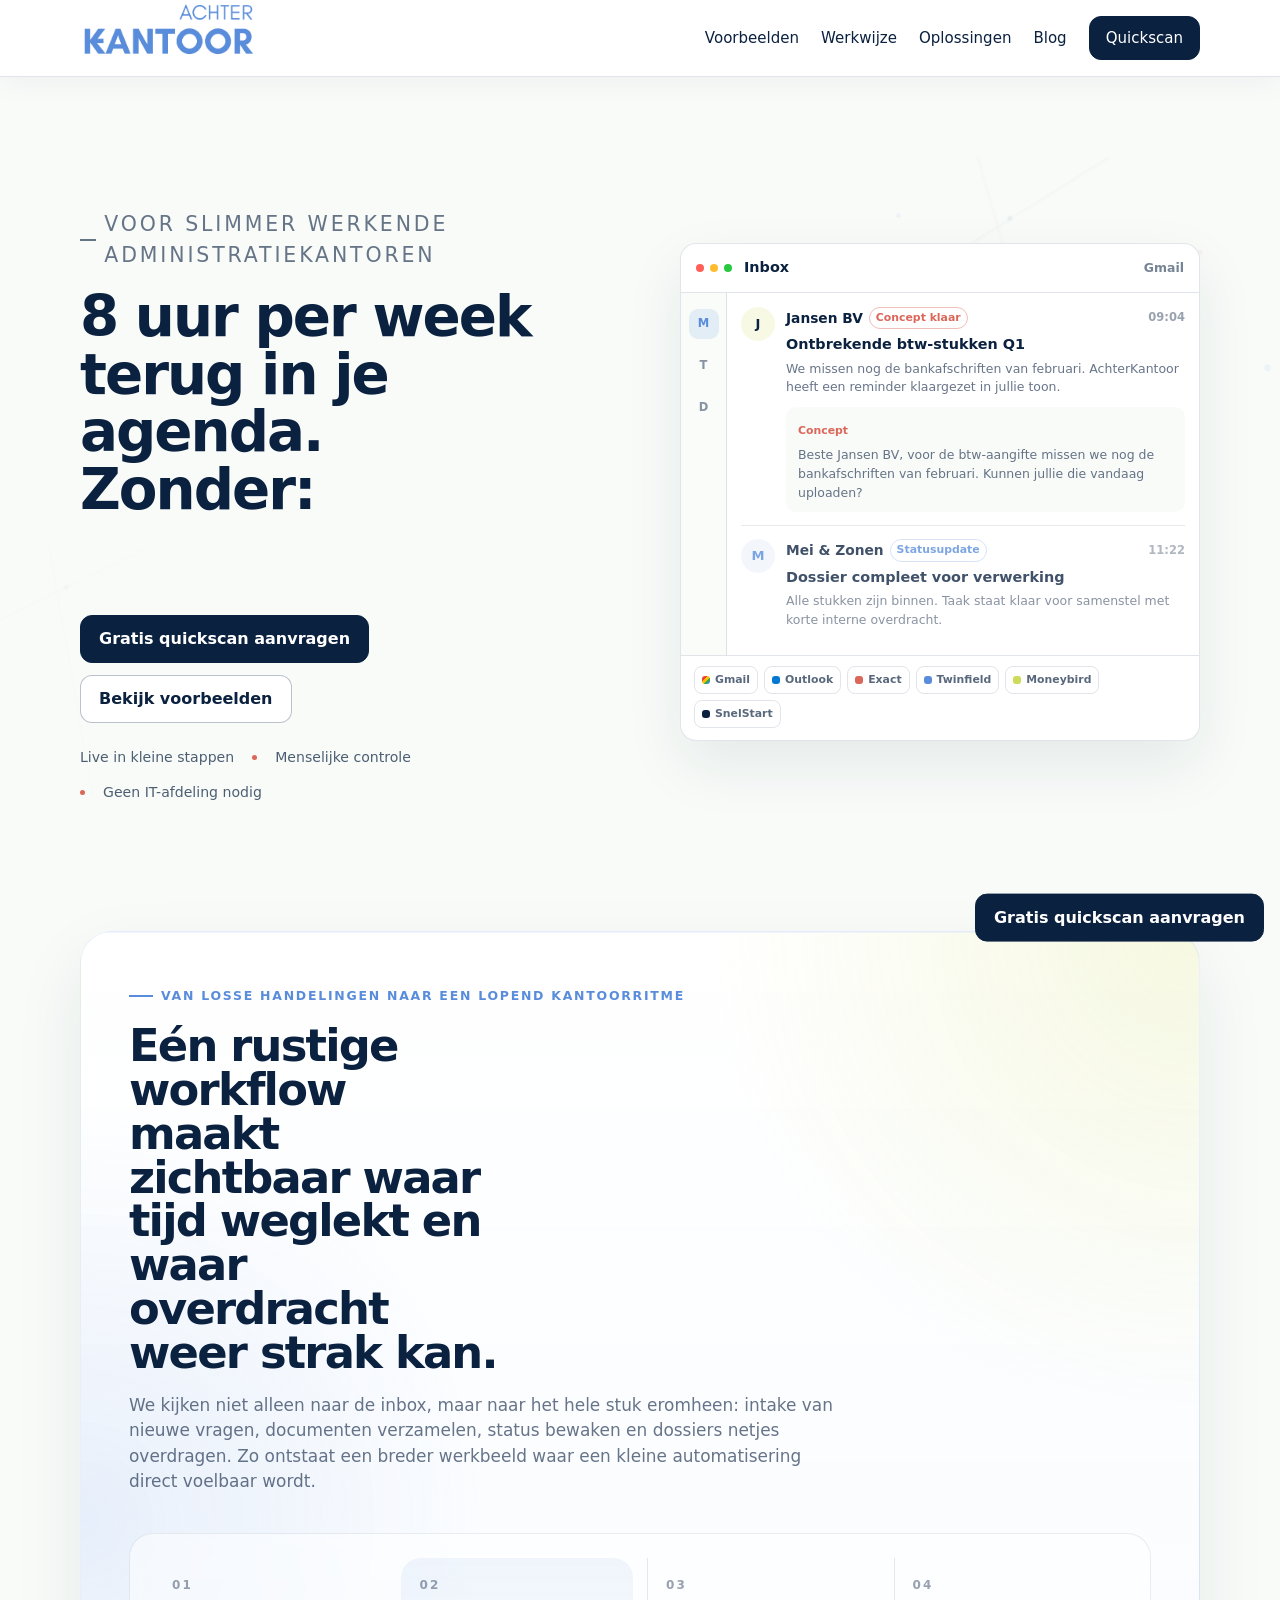
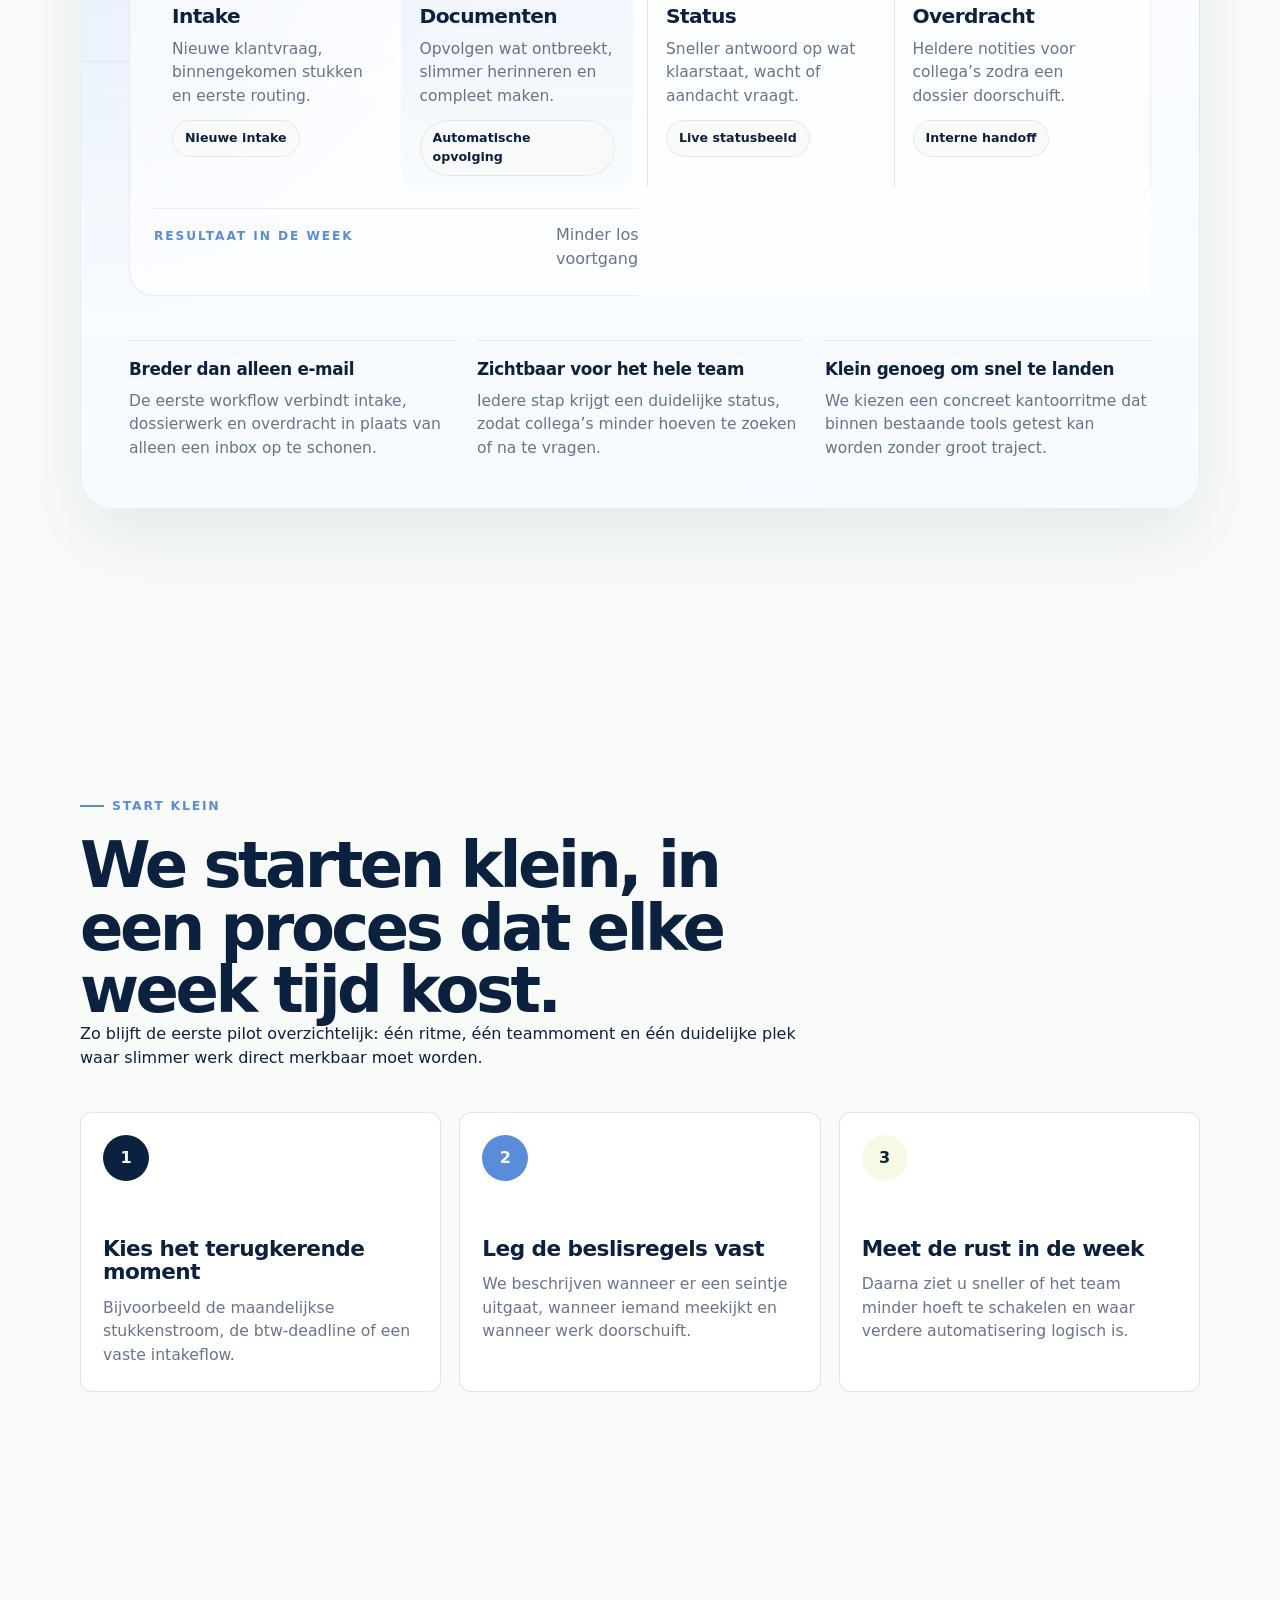
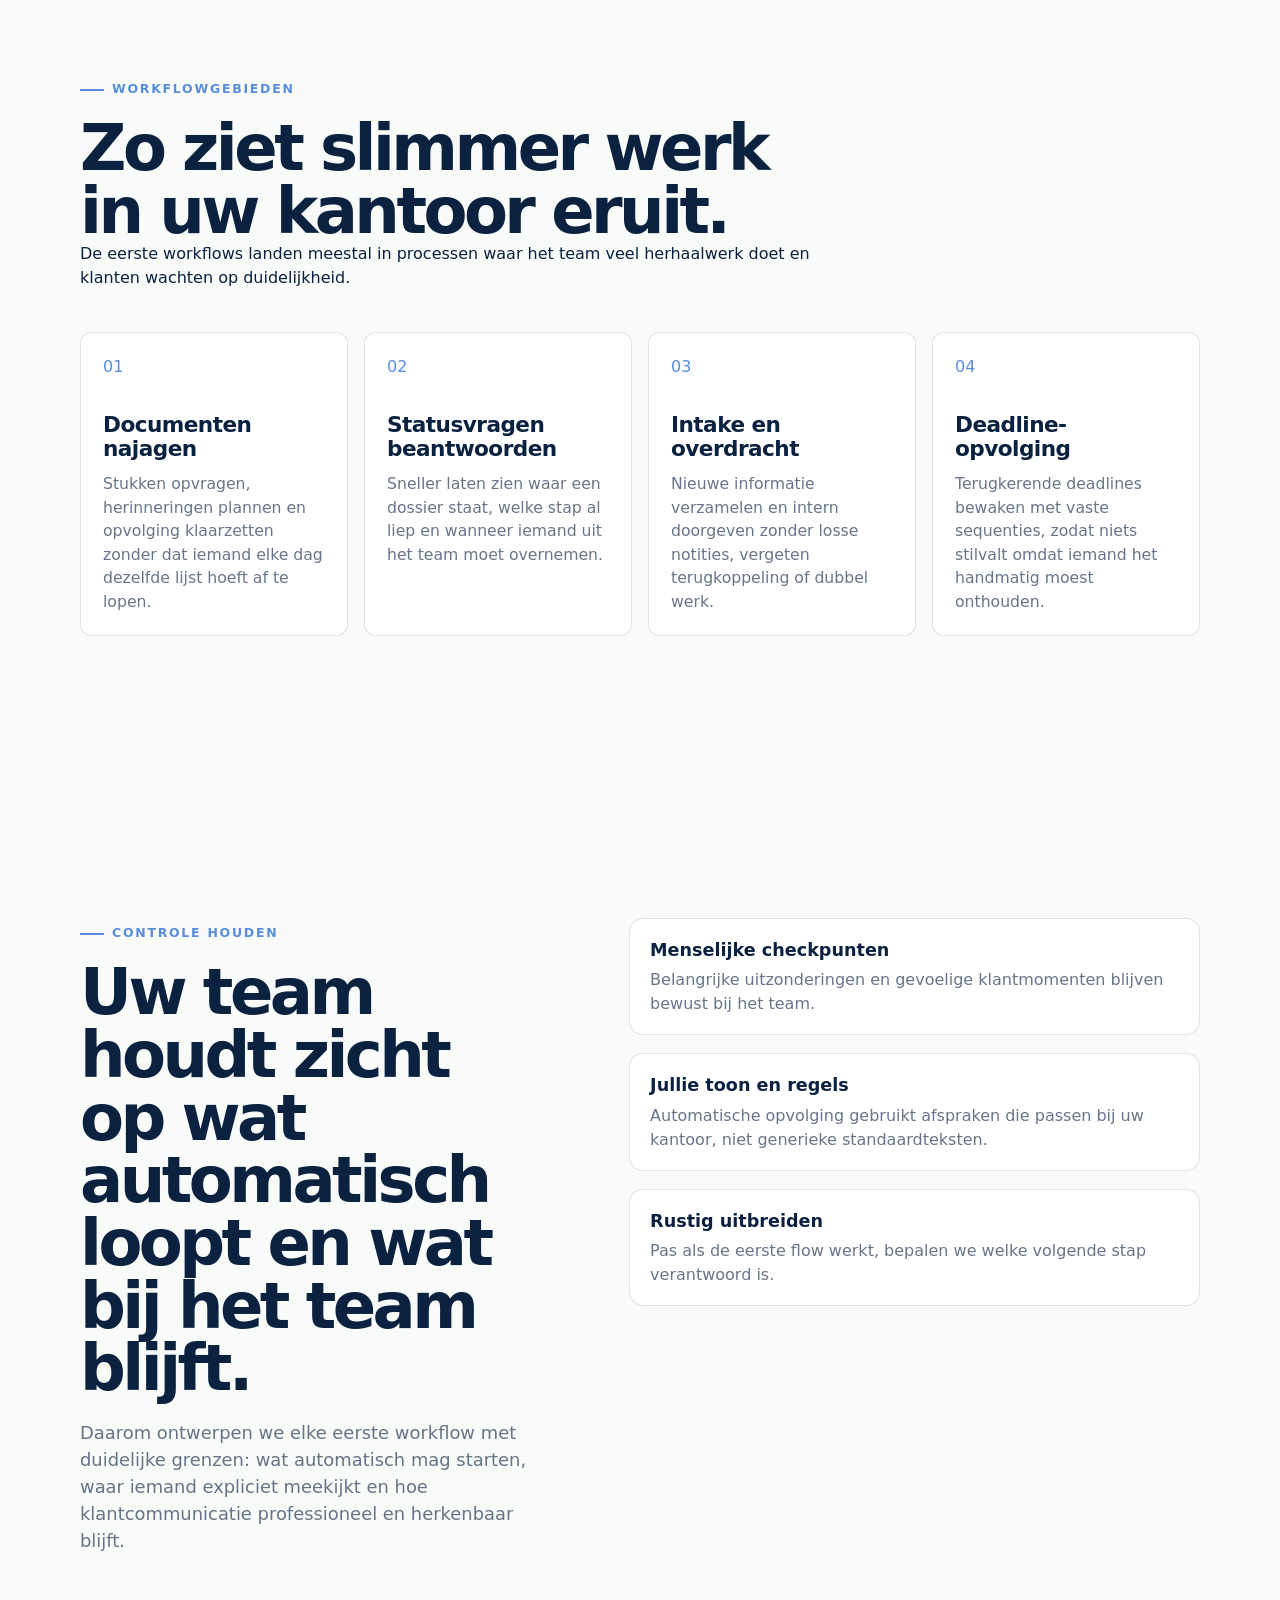
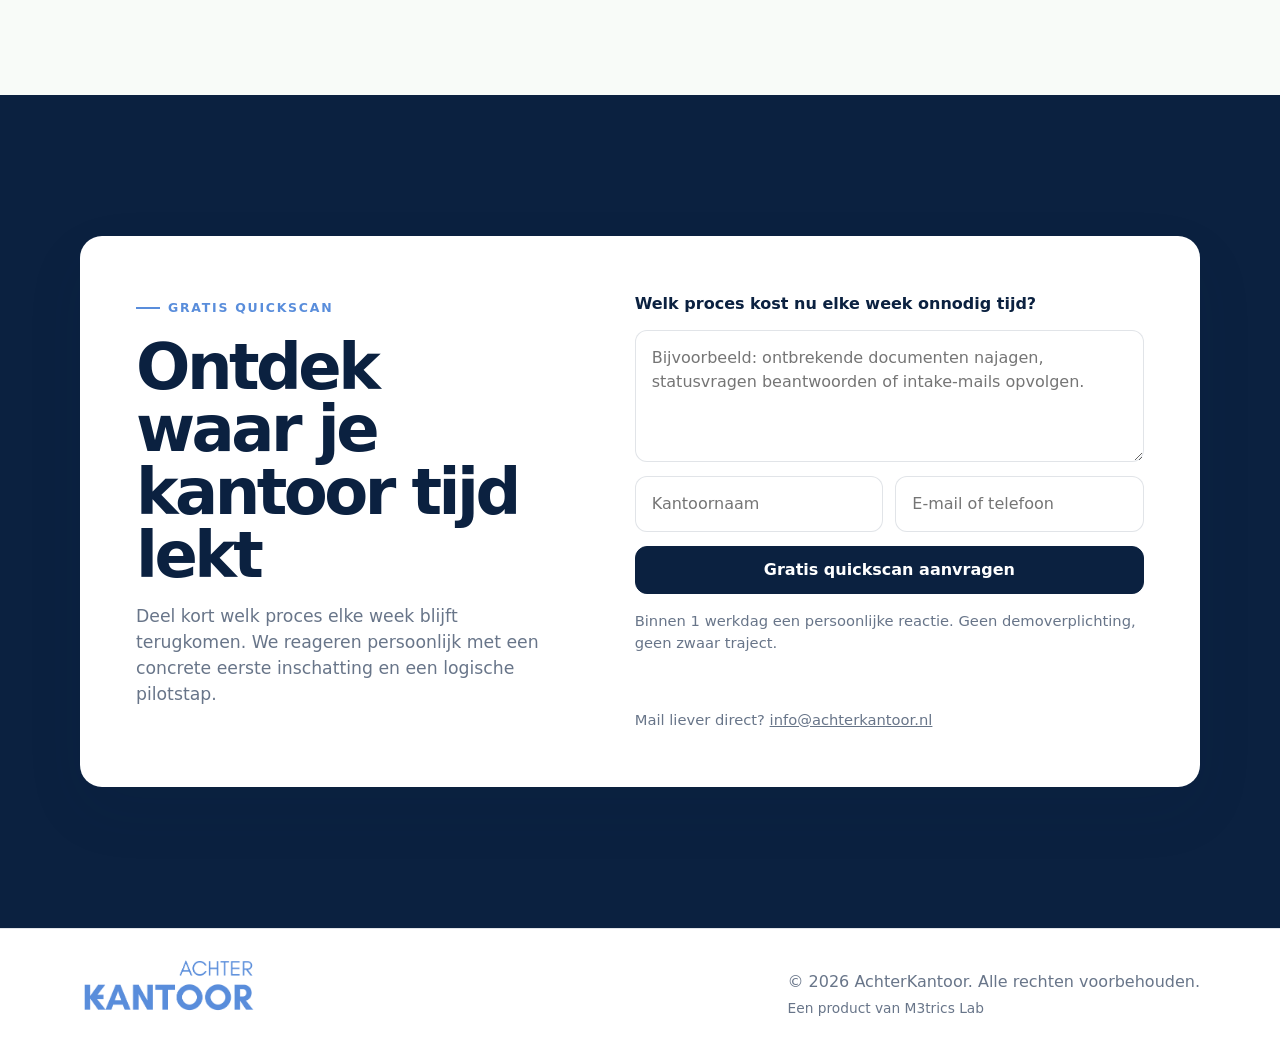
==== commit cd7b36b8: "feat: add broader workflow story section" ====
--- a/index.html
+++ b/index.html
@@ -198,24 +198,58 @@
         </header>
 
         <section class="section workflow-story" aria-label="Workflowverhaal">
-            <div class="container split-feature">
-                <div class="reveal">
-                    <p class="eyebrow">Eerst het werk zien</p>
-                    <h2>AchterKantoor helpt u zien waar AI tijd scheelt.</h2>
-                    <p>Niet met een groot verandertraject, maar door het terugkerende kantoorritme zichtbaar te maken: waar dossiers blijven hangen, waar opvolging handmatig terugkomt en waar een kleine workflow direct rust geeft.</p>
-                </div>
-                <div class="outcome-list reveal">
-                    <div>
-                        <strong>Elke week terugkerend</strong>
-                        <p>We kijken naar werk dat voorspelbaar blijft terugkomen en daardoor structureel tijd opeet.</p>
-                    </div>
-                    <div>
-                        <strong>Dicht op de praktijk</strong>
-                        <p>Het vertrekpunt is uw bestaande inbox, planning en dossierstroom, niet een abstract AI-plan.</p>
-                    </div>
-                    <div>
-                        <strong>Klein genoeg om te testen</strong>
-                        <p>De eerste stap moet binnen een normaal kantoorproces passen en snel laten zien wat wel of niet werkt.</p>
+            <div class="container">
+                <div class="workflow-story-shell reveal">
+                    <div class="workflow-story-copy">
+                        <p class="eyebrow">Van losse handelingen naar een lopend kantoorritme</p>
+                        <h2>Eén rustige workflow maakt zichtbaar waar tijd weglekt en waar overdracht weer strak kan.</h2>
+                        <p>We kijken niet alleen naar de inbox, maar naar het hele stuk eromheen: intake van nieuwe vragen, documenten verzamelen, status bewaken en dossiers netjes overdragen. Zo ontstaat een breder werkbeeld waar een kleine automatisering direct voelbaar wordt.</p>
+                    </div>
+                    <div class="workflow-story-visual" aria-label="Visualisatie van kantoorworkflow">
+                        <div class="workflow-map">
+                            <article class="workflow-stage">
+                                <span class="workflow-stage-step">01</span>
+                                <strong>Intake</strong>
+                                <p>Nieuwe klantvraag, binnengekomen stukken en eerste routing.</p>
+                                <span class="workflow-stage-tag">Nieuwe intake</span>
+                            </article>
+                            <article class="workflow-stage highlighted">
+                                <span class="workflow-stage-step">02</span>
+                                <strong>Documenten</strong>
+                                <p>Opvolgen wat ontbreekt, slimmer herinneren en compleet maken.</p>
+                                <span class="workflow-stage-tag">Automatische opvolging</span>
+                            </article>
+                            <article class="workflow-stage">
+                                <span class="workflow-stage-step">03</span>
+                                <strong>Status</strong>
+                                <p>Sneller antwoord op wat klaarstaat, wacht of aandacht vraagt.</p>
+                                <span class="workflow-stage-tag">Live statusbeeld</span>
+                            </article>
+                            <article class="workflow-stage">
+                                <span class="workflow-stage-step">04</span>
+                                <strong>Overdracht</strong>
+                                <p>Heldere notities voor collega’s zodra een dossier doorschuift.</p>
+                                <span class="workflow-stage-tag">Interne handoff</span>
+                            </article>
+                        </div>
+                        <div class="workflow-story-note" aria-label="Samenvatting van workfloweffect">
+                            <span class="workflow-story-note-label">Resultaat in de week</span>
+                            <p>Minder losse mailtjes, minder statusvragen en meer voorspelbare voortgang per dossier.</p>
+                        </div>
+                    </div>
+                    <div class="workflow-story-points" aria-label="Drie uitgangspunten">
+                        <article class="workflow-point">
+                            <strong>Breder dan alleen e-mail</strong>
+                            <p>De eerste workflow verbindt intake, dossierwerk en overdracht in plaats van alleen een inbox op te schonen.</p>
+                        </article>
+                        <article class="workflow-point">
+                            <strong>Zichtbaar voor het hele team</strong>
+                            <p>Iedere stap krijgt een duidelijke status, zodat collega’s minder hoeven te zoeken of na te vragen.</p>
+                        </article>
+                        <article class="workflow-point">
+                            <strong>Klein genoeg om snel te landen</strong>
+                            <p>We kiezen een concreet kantoorritme dat binnen bestaande tools getest kan worden zonder groot traject.</p>
+                        </article>
                     </div>
                 </div>
             </div>
--- a/assets/site.css
+++ b/assets/site.css
@@ -157,7 +157,7 @@
 .hero {
     position: relative;
     overflow: hidden;
-    padding: clamp(64px, 9vw, 110px) 0 clamp(52px, 8vw, 90px);
+    padding: clamp(64px, 9vw, 104px) 0 clamp(44px, 7vw, 74px);
 }
 
 .neural-bg {
@@ -165,48 +165,48 @@
     inset: 0;
     overflow: hidden;
     pointer-events: none;
-    opacity: 0.48;
+    opacity: 0.34;
 }
 
 .neural-bg::before,
 .neural-bg::after {
     content: "";
     position: absolute;
-    inset: 8% -8% auto auto;
-    width: min(680px, 62vw);
-    height: min(420px, 48vw);
+    inset: 10% -6% auto auto;
+    width: min(560px, 50vw);
+    height: min(340px, 38vw);
     background:
-        linear-gradient(33deg, transparent 12%, rgba(89, 141, 219, 0.16) 12.2%, transparent 12.8%),
-        linear-gradient(148deg, transparent 28%, rgba(89, 141, 219, 0.13) 28.2%, transparent 28.8%),
-        linear-gradient(74deg, transparent 42%, rgba(219, 102, 89, 0.1) 42.2%, transparent 42.8%),
-        radial-gradient(circle at 18% 36%, rgba(89, 141, 219, 0.28) 0 4px, transparent 5px),
-        radial-gradient(circle at 38% 18%, rgba(11, 33, 64, 0.18) 0 3px, transparent 4px),
-        radial-gradient(circle at 52% 54%, rgba(89, 141, 219, 0.24) 0 4px, transparent 5px),
-        radial-gradient(circle at 72% 28%, rgba(219, 102, 89, 0.22) 0 3px, transparent 4px),
-        radial-gradient(circle at 84% 62%, rgba(89, 141, 219, 0.2) 0 4px, transparent 5px);
+        linear-gradient(33deg, transparent 12%, rgba(89, 141, 219, 0.14) 12.2%, transparent 12.8%),
+        linear-gradient(148deg, transparent 28%, rgba(89, 141, 219, 0.1) 28.2%, transparent 28.8%),
+        linear-gradient(74deg, transparent 42%, rgba(219, 102, 89, 0.08) 42.2%, transparent 42.8%),
+        radial-gradient(circle at 18% 36%, rgba(89, 141, 219, 0.24) 0 3px, transparent 4px),
+        radial-gradient(circle at 38% 18%, rgba(11, 33, 64, 0.14) 0 2px, transparent 3px),
+        radial-gradient(circle at 52% 54%, rgba(89, 141, 219, 0.2) 0 3px, transparent 4px),
+        radial-gradient(circle at 72% 28%, rgba(219, 102, 89, 0.18) 0 2px, transparent 3px),
+        radial-gradient(circle at 84% 62%, rgba(89, 141, 219, 0.18) 0 3px, transparent 4px);
     filter: blur(0.1px);
     transform: translate3d(0, 0, 0);
-    animation: neuralDrift 14s ease-in-out infinite alternate;
+    animation: neuralDrift 18s ease-in-out infinite alternate;
 }
 
 .neural-bg::after {
-    inset: auto auto 8% -12%;
-    width: min(520px, 48vw);
-    height: min(320px, 34vw);
-    opacity: 0.55;
-    transform: rotate(8deg);
-    animation-duration: 18s;
+    inset: auto auto 10% -8%;
+    width: min(420px, 38vw);
+    height: min(250px, 28vw);
+    opacity: 0.42;
+    transform: rotate(6deg);
+    animation-duration: 22s;
     animation-direction: alternate-reverse;
 }
 
 .neural-bg span {
     position: absolute;
-    width: 7px;
-    height: 7px;
+    width: 5px;
+    height: 5px;
     border-radius: 50%;
-    background: rgba(89, 141, 219, 0.2);
-    box-shadow: 0 0 22px rgba(89, 141, 219, 0.22);
-    animation: neuralPulse 4.5s ease-in-out infinite;
+    background: rgba(89, 141, 219, 0.18);
+    box-shadow: 0 0 16px rgba(89, 141, 219, 0.16);
+    animation: neuralPulse 5.8s ease-in-out infinite;
 }
 
 .neural-bg span:nth-child(1) { left: 56%; top: 24%; animation-delay: -0.8s; }
@@ -218,21 +218,21 @@
 
 @keyframes neuralDrift {
     from {
-        transform: translate3d(-10px, -6px, 0) scale(1);
+        transform: translate3d(-6px, -4px, 0) scale(0.98);
     }
     to {
-        transform: translate3d(14px, 10px, 0) scale(1.03);
+        transform: translate3d(8px, 6px, 0) scale(1.01);
     }
 }
 
 @keyframes neuralPulse {
     0%, 100% {
-        opacity: 0.35;
-        transform: scale(0.9);
+        opacity: 0.28;
+        transform: scale(0.92);
     }
     50% {
-        opacity: 0.72;
-        transform: scale(1.2);
+        opacity: 0.58;
+        transform: scale(1.08);
     }
 }
 
@@ -240,13 +240,13 @@
     position: relative;
     z-index: 1;
     display: grid;
-    grid-template-columns: minmax(0, 1fr) minmax(0, 1fr);
-    gap: clamp(36px, 6vw, 72px);
+    grid-template-columns: minmax(0, 0.92fr) minmax(0, 1.08fr);
+    gap: clamp(28px, 5vw, 58px);
     align-items: center;
 }
 
 .hero-copy {
-    max-width: 620px;
+    max-width: 560px;
 }
 
 .eyebrow {
@@ -269,27 +269,27 @@
 }
 
 .hero h1 {
-    max-width: 760px;
+    max-width: 680px;
     color: var(--heading);
-    font-size: clamp(2.45rem, 5.1vw, 4.9rem);
+    font-size: clamp(2.2rem, 4.4vw, 4.2rem);
     font-weight: 700;
     letter-spacing: -0.035em;
-    line-height: 1;
+    line-height: 1.02;
 }
 
 .headline-switch {
     display: flex;
     flex-wrap: wrap;
     align-items: baseline;
-    column-gap: 0.24em;
-    row-gap: 0.04em;
+    column-gap: 0.2em;
+    row-gap: 0.06em;
 }
 
 .rotating-words {
     position: relative;
     display: inline-grid;
-    min-width: min(100%, 11.8em);
-    height: 1.08em;
+    min-width: min(100%, 10.6em);
+    height: 1.06em;
     overflow: hidden;
     color: var(--blue);
     vertical-align: bottom;
@@ -494,7 +494,7 @@
 .mail-panel {
     border-radius: 16px;
     justify-self: end;
-    width: min(100%, 390px);
+    width: min(100%, 520px);
 }
 
 .mail-window-top {
@@ -836,6 +836,24 @@
     padding: 42px 0;
 }
 
+.intro-band-overlap {
+    position: relative;
+    z-index: 2;
+    margin-top: -24px;
+    border-block: 0;
+    background: transparent;
+    padding-top: 0;
+}
+
+.intro-band-overlap .container {
+    position: relative;
+    border-top: 1px solid rgba(11, 33, 64, 0.12);
+    border-radius: 26px 26px 0 0;
+    background: linear-gradient(180deg, rgba(255, 255, 255, 0.92) 0%, rgba(248, 251, 248, 0.98) 100%);
+    box-shadow: 0 -10px 30px rgba(11, 33, 64, 0.04);
+    padding-top: 26px;
+}
+
 .intro-grid {
     display: grid;
     grid-template-columns: 1.15fr 1fr;
@@ -927,18 +945,6 @@
     box-shadow: var(--shadow);
 }
 
-.solution-card h3,
-.demo-card h3 {
-    color: var(--heading);
-    font-size: 1.48rem;
-    letter-spacing: -0.03em;
-}
-
-.solution-card p,
-.demo-card p {
-    color: var(--muted);
-}
-
 .solution-price-row {
     display: flex;
     flex-wrap: wrap;
@@ -947,102 +953,14 @@
     font-weight: 700;
 }
 
-.solution-columns {
-    display: grid;
-    grid-template-columns: repeat(2, minmax(0, 1fr));
-    gap: 16px;
-}
-
-.solution-columns strong,
-.demo-flow strong {
-    display: block;
-    margin-bottom: 10px;
-    color: var(--heading);
-    font-size: 0.96rem;
-    font-weight: 650;
-}
-
-.solution-columns ul,
-.demo-meta ul,
-.demo-flow ol {
-    display: grid;
-    gap: 8px;
-    padding-left: 18px;
-}
-
-.solution-columns li,
-.demo-meta li,
-.demo-flow li {
-    color: var(--muted);
-    font-size: 0.95rem;
-}
-
-.solution-actions {
-    display: flex;
-    flex-wrap: wrap;
-    gap: 12px;
-    align-items: center;
-    margin-top: auto;
-}
-
-.solution-actions .btn,
-.solution-actions .btn-secondary {
-    justify-content: center;
-}
-
 .demo-panels {
     display: grid;
     grid-template-columns: repeat(auto-fit, minmax(280px, 1fr));
     gap: 22px;
 }
 
-.demo-card {
-    display: grid;
-    gap: 18px;
-    padding: 28px;
-    border: 1px solid rgba(255, 255, 255, 0.16);
-    border-radius: 22px;
-    background: rgba(255, 255, 255, 0.08);
-    box-shadow: 0 24px 48px rgba(0, 0, 0, 0.16);
-    transition: transform 0.25s ease, border-color 0.25s ease, background 0.25s ease;
-}
-
-.demo-card-active {
-    transform: translateY(-4px);
-    border-color: rgba(255, 255, 255, 0.34);
-    background: rgba(255, 255, 255, 0.12);
-}
-
-.demo-meta {
-    display: grid;
-    gap: 10px;
-    padding: 16px 18px;
-    border-radius: 16px;
-    background: rgba(255, 255, 255, 0.08);
-}
-
-.demo-meta span {
-    color: inherit;
-    font-size: 0.9rem;
-    font-weight: 650;
-    letter-spacing: 0.02em;
-    text-transform: uppercase;
-}
-
-.demo-flow {
-    padding-top: 6px;
-}
-
 .solution-wizard::backdrop {
     background: rgba(11, 33, 64, 0.42);
-}
-
-.solution-wizard {
-    margin: auto;
-    border: 0;
-    border-radius: 24px;
-    background: transparent;
-    padding: 0;
 }
 
 .wizard-shell {
@@ -1051,165 +969,6 @@
     border-radius: 24px;
     padding: 0;
     overflow: hidden;
-    background: var(--paper);
-    box-shadow: 0 30px 70px rgba(7, 20, 39, 0.28);
-}
-
-.wizard-header,
-.wizard-panel,
-.wizard-actions {
-    padding-left: clamp(22px, 3vw, 32px);
-    padding-right: clamp(22px, 3vw, 32px);
-}
-
-.wizard-header {
-    display: flex;
-    align-items: start;
-    justify-content: space-between;
-    gap: 20px;
-    padding-top: 28px;
-    padding-bottom: 20px;
-    border-bottom: 1px solid var(--border);
-}
-
-.wizard-close {
-    border: 0;
-    background: transparent;
-    color: var(--heading);
-    font-size: 2rem;
-    line-height: 1;
-    cursor: pointer;
-}
-
-.wizard-close:disabled,
-.wizard-actions button:disabled {
-    cursor: wait;
-    opacity: 0.68;
-}
-
-.wizard-panel {
-    display: grid;
-    gap: 16px;
-    padding-top: 24px;
-    padding-bottom: 20px;
-}
-
-.wizard-fields {
-    display: grid;
-    gap: 14px;
-}
-
-.wizard-fields label {
-    display: grid;
-    gap: 8px;
-    color: var(--charcoal);
-    font-weight: 620;
-}
-
-.wizard-choice-group {
-    display: grid;
-    gap: 10px;
-    padding: 0;
-    margin: 0;
-    border: 0;
-}
-
-.wizard-choice-group legend {
-    color: var(--charcoal);
-    font-weight: 620;
-}
-
-.wizard-checklist {
-    display: flex;
-    flex-wrap: wrap;
-    gap: 10px;
-}
-
-.choice-chip {
-    display: inline-flex;
-    align-items: center;
-    gap: 8px;
-    padding: 10px 14px;
-    border: 1px solid var(--border);
-    border-radius: 999px;
-    background: #fff;
-    color: var(--muted);
-    font-weight: 500;
-}
-
-.choice-chip input {
-    width: 16px;
-    height: 16px;
-}
-
-.wizard-fields input,
-.wizard-fields select,
-.wizard-fields textarea {
-    width: 100%;
-    border: 1px solid var(--border);
-    border-radius: 12px;
-    background: #fff;
-    color: var(--text);
-    font: inherit;
-    padding: 14px 15px;
-}
-
-.wizard-fields textarea {
-    min-height: 126px;
-    resize: vertical;
-}
-
-.wizard-fields input:focus,
-.wizard-fields select:focus,
-.wizard-fields textarea:focus {
-    outline: 3px solid var(--lime-soft);
-    outline-offset: 2px;
-}
-
-.wizard-review {
-    display: grid;
-    gap: 12px;
-}
-
-.wizard-review div {
-    display: grid;
-    gap: 4px;
-    padding: 14px 16px;
-    border: 1px solid var(--border);
-    border-radius: 14px;
-    background: #fff;
-}
-
-.wizard-review strong {
-    color: var(--heading);
-    font-size: 0.92rem;
-}
-
-.wizard-review span {
-    color: var(--muted);
-}
-
-.wizard-actions {
-    display: flex;
-    align-items: center;
-    justify-content: space-between;
-    gap: 12px;
-    padding-top: 16px;
-    padding-bottom: 28px;
-    border-top: 1px solid var(--border);
-}
-
-.wizard-actions-end {
-    display: flex;
-    flex-wrap: wrap;
-    justify-content: flex-end;
-    gap: 12px;
-}
-
-#wizardStatus {
-    padding-left: clamp(22px, 3vw, 32px);
-    padding-right: clamp(22px, 3vw, 32px);
-    padding-bottom: 12px;
 }
 
 .privacy-grid {
@@ -1236,8 +995,7 @@
     padding-left: 18px;
 }
 
-.section-card,
-.solutions-section-card {
+.section-card {
     border: 1px solid var(--border);
     border-radius: 24px;
     background: var(--paper);
@@ -1245,8 +1003,7 @@
     padding: clamp(24px, 4vw, 40px);
 }
 
-.section-card .eyebrow + h2,
-.solutions-section-card .eyebrow + h2 {
+.section-card .eyebrow + h2 {
     margin-top: 10px;
 }
 
@@ -1299,518 +1056,6 @@
 .faq-grid p {
     margin-top: 12px;
     color: var(--muted);
-}
-
-.solutions-page .section {
-    padding: clamp(64px, 8vw, 104px) 0;
-}
-
-.solutions-page .section-heading {
-    max-width: 680px;
-    margin-bottom: 30px;
-}
-
-.solutions-page .section h2,
-.solutions-page section h2 {
-    font-size: clamp(1.9rem, 3vw, 2.8rem);
-    letter-spacing: -0.045em;
-    line-height: 1.02;
-}
-
-.solutions-page .hero h1 {
-    max-width: 11ch;
-    font-size: clamp(2rem, 4vw, 3.35rem);
-    letter-spacing: -0.05em;
-}
-
-.solutions-page .hero p,
-.solutions-page .hero-lead {
-    margin-top: 18px;
-    font-size: clamp(0.98rem, 1.4vw, 1.1rem);
-}
-
-.solutions-page .hero-actions {
-    margin-top: 24px;
-}
-
-.solutions-page .hero-proof {
-    gap: 10px 12px;
-    margin-top: 18px;
-}
-
-.solutions-page .hero-proof span {
-    gap: 0;
-    padding: 8px 12px;
-    border: 1px solid var(--border);
-    border-radius: 999px;
-    background: #fff;
-    color: var(--heading);
-    font-size: 0.82rem;
-    font-weight: 600;
-}
-
-.solutions-page .hero-proof span + span::before {
-    content: none;
-}
-
-.solutions-page .solutions-hero {
-    padding-top: 28px;
-}
-
-.solutions-page .solutions-hero-inner {
-    grid-template-columns: minmax(0, 1.1fr) minmax(280px, 0.72fr);
-    gap: clamp(18px, 4vw, 40px);
-    align-items: start;
-}
-
-.solutions-page .solutions-hero-copy .lead {
-    max-width: 660px;
-}
-
-.solutions-page .solutions-hero-panel {
-    width: min(100%, 340px);
-}
-
-.solutions-page .dashboard-mini {
-    padding: 22px;
-    border-radius: 20px;
-    background: linear-gradient(180deg, #ffffff 0%, rgba(248, 251, 248, 0.98) 100%);
-}
-
-.solutions-panel-title {
-    color: var(--heading);
-    font-size: 0.76rem;
-    font-weight: 700;
-    letter-spacing: 0.14em;
-    text-transform: uppercase;
-}
-
-.solutions-page .dashboard-mini ul {
-    margin-top: 16px;
-    gap: 10px;
-}
-
-.solutions-page .dashboard-mini li {
-    display: block;
-    padding: 14px 16px;
-    background: #fff;
-}
-
-.solutions-page .dashboard-mini li strong {
-    display: block;
-    color: var(--heading);
-    font-size: 0.93rem;
-    font-weight: 650;
-}
-
-.solutions-page .dashboard-mini li span {
-    display: block;
-    margin-top: 4px;
-    color: var(--muted);
-    font-size: 0.86rem;
-    font-weight: 500;
-}
-
-.solutions-page .solutions-grid {
-    gap: 18px;
-    align-items: stretch;
-}
-
-.solutions-page .solution-card {
-    position: relative;
-    gap: 18px;
-    padding: clamp(22px, 2.8vw, 30px);
-    border-radius: 24px;
-    box-shadow: 0 18px 40px rgba(11, 33, 64, 0.06);
-}
-
-.solutions-page .solution-card::before {
-    content: "";
-    position: absolute;
-    inset: 0 0 auto 0;
-    height: 4px;
-    border-radius: 24px 24px 0 0;
-    background: transparent;
-}
-
-.solutions-page .solution-card-featured {
-    border-color: rgba(11, 33, 64, 0.16);
-    background: linear-gradient(180deg, #ffffff 0%, rgba(248, 251, 248, 0.96) 100%);
-}
-
-.solutions-page .solution-card-featured::before {
-    background: linear-gradient(90deg, var(--charcoal), var(--blue));
-}
-
-.solutions-page .solution-card-mail {
-    background: linear-gradient(180deg, #ffffff 0%, rgba(89, 141, 219, 0.06) 100%);
-}
-
-.solutions-page .solution-card-mail::before {
-    background: linear-gradient(90deg, rgba(89, 141, 219, 0.84), rgba(89, 141, 219, 0.18));
-}
-
-.solutions-page .solution-card-status {
-    background: linear-gradient(180deg, #ffffff 0%, rgba(206, 219, 89, 0.13) 100%);
-}
-
-.solutions-page .solution-card-status::before {
-    background: linear-gradient(90deg, rgba(206, 219, 89, 0.95), rgba(89, 141, 219, 0.2));
-}
-
-.solution-card-head {
-    display: grid;
-    gap: 10px;
-}
-
-.solution-card-topline {
-    display: flex;
-    flex-wrap: wrap;
-    align-items: center;
-    justify-content: space-between;
-    gap: 10px;
-}
-
-.solution-label {
-    color: var(--blue);
-    font-size: 0.76rem;
-    font-weight: 700;
-    letter-spacing: 0.14em;
-    text-transform: uppercase;
-}
-
-.solution-badge {
-    display: inline-flex;
-    align-items: center;
-    min-height: 30px;
-    padding: 6px 12px;
-    border-radius: 999px;
-    background: rgba(11, 33, 64, 0.92);
-    color: #fff;
-    font-size: 0.78rem;
-    font-weight: 700;
-    letter-spacing: 0.04em;
-}
-
-.solution-context {
-    max-width: 40ch;
-    color: var(--muted);
-    font-size: 0.95rem;
-}
-
-.solution-summary {
-    color: var(--charcoal);
-    font-size: 1rem;
-    line-height: 1.6;
-}
-
-.solutions-page .solution-price-row {
-    gap: 10px;
-}
-
-.solutions-page .solution-price-row span {
-    display: inline-flex;
-    align-items: center;
-    min-height: 36px;
-    padding: 8px 12px;
-    border: 1px solid var(--border);
-    border-radius: 999px;
-    background: rgba(255, 255, 255, 0.84);
-    color: var(--heading);
-    font-size: 0.88rem;
-    font-weight: 650;
-}
-
-.solutions-page .solution-columns,
-.solution-compact-grid {
-    gap: 14px;
-}
-
-.solution-compact-grid {
-    display: grid;
-}
-
-.solutions-page .solution-columns strong,
-.solutions-page .solution-compact-grid strong,
-.solutions-page .demo-flow strong,
-.privacy-point strong,
-.dashboard-glimpse strong,
-.start-step strong {
-    margin-bottom: 8px;
-    font-size: 0.9rem;
-}
-
-.solutions-page .solution-columns ul,
-.solutions-page .solution-compact-grid ul {
-    display: grid;
-    gap: 8px;
-    padding-left: 18px;
-}
-
-.solution-scope-note {
-    display: grid;
-    gap: 8px;
-    align-content: start;
-    padding: 16px;
-    border: 1px dashed rgba(11, 33, 64, 0.18);
-    border-radius: 18px;
-    background: rgba(255, 255, 255, 0.58);
-}
-
-.solution-scope-note p {
-    color: var(--muted);
-    font-size: 0.94rem;
-}
-
-.solution-meta {
-    display: grid;
-    gap: 12px;
-    padding: 18px;
-    border: 1px solid var(--border);
-    border-radius: 18px;
-    background: rgba(255, 255, 255, 0.76);
-}
-
-.solution-meta span,
-.solutions-page .demo-meta span {
-    color: var(--heading);
-    font-size: 0.78rem;
-    font-weight: 700;
-    letter-spacing: 0.14em;
-    text-transform: uppercase;
-}
-
-.solution-fit-list,
-.solutions-page .demo-meta ul {
-    display: flex;
-    flex-wrap: wrap;
-    gap: 8px;
-    list-style: none;
-    padding-left: 0;
-}
-
-.solution-fit-list li,
-.solutions-page .demo-meta li {
-    padding: 6px 10px;
-    border: 1px solid var(--border);
-    border-radius: 999px;
-    background: #fff;
-    color: var(--heading);
-    font-size: 0.82rem;
-}
-
-.solution-note,
-.proof-note {
-    color: var(--muted);
-    font-size: 0.9rem;
-}
-
-.solutions-proof-section {
-    background: linear-gradient(180deg, rgba(89, 141, 219, 0.08) 0%, rgba(255, 255, 255, 0) 68%);
-}
-
-.solutions-page .demo-panels {
-    gap: 18px;
-}
-
-.solutions-page .demo-card {
-    gap: 16px;
-    padding: 24px;
-    border: 1px solid var(--border);
-    background: #fff;
-    box-shadow: 0 18px 40px rgba(11, 33, 64, 0.05);
-}
-
-.proof-card-header {
-    display: grid;
-    gap: 8px;
-}
-
-.solutions-page .demo-card h3 {
-    font-size: 1.3rem;
-}
-
-.solutions-page .demo-flow {
-    display: grid;
-    gap: 10px;
-    padding: 18px;
-    border-radius: 18px;
-    background: linear-gradient(180deg, rgba(248, 251, 248, 0.96) 0%, rgba(89, 141, 219, 0.08) 100%);
-}
-
-.solutions-page .demo-meta {
-    gap: 12px;
-    padding: 0;
-    border-radius: 0;
-    background: transparent;
-}
-
-.solutions-page .demo-card-active {
-    transform: translateY(-3px);
-    border-color: rgba(89, 141, 219, 0.38);
-    background: linear-gradient(180deg, #ffffff 0%, rgba(89, 141, 219, 0.05) 100%);
-    box-shadow: 0 24px 44px rgba(11, 33, 64, 0.1);
-}
-
-.solutions-start-section {
-    padding-top: clamp(28px, 4vw, 48px);
-}
-
-.start-strip {
-    display: grid;
-    gap: 24px;
-    padding: clamp(24px, 4vw, 34px);
-    border: 1px solid var(--border);
-    border-radius: 24px;
-    background: linear-gradient(135deg, rgba(248, 251, 248, 0.96) 0%, rgba(89, 141, 219, 0.05) 100%);
-    box-shadow: var(--shadow);
-}
-
-.start-steps {
-    display: grid;
-    gap: 14px;
-}
-
-.start-step {
-    padding: 18px;
-    border: 1px solid var(--border);
-    border-radius: 18px;
-    background: #fff;
-}
-
-.start-step span {
-    display: inline-grid;
-    place-items: center;
-    width: 34px;
-    height: 34px;
-    margin-bottom: 18px;
-    border-radius: 50%;
-    background: var(--lime-soft);
-    color: var(--heading);
-    font-size: 0.95rem;
-    font-weight: 700;
-}
-
-.start-step p {
-    color: var(--muted);
-    font-size: 0.94rem;
-}
-
-.solutions-page .privacy-grid {
-    gap: 24px;
-    align-items: start;
-}
-
-.privacy-stack,
-.privacy-points {
-    display: grid;
-    gap: 14px;
-}
-
-.privacy-point,
-.dashboard-glimpse,
-.final-cta-card {
-    padding: 20px;
-    border: 1px solid var(--border);
-    border-radius: 22px;
-    background: #fff;
-    box-shadow: 0 18px 38px rgba(11, 33, 64, 0.05);
-}
-
-.privacy-point p,
-.dashboard-glimpse li {
-    color: var(--muted);
-    font-size: 0.94rem;
-}
-
-.dashboard-glimpse ul {
-    display: grid;
-    gap: 10px;
-    list-style: none;
-    margin-top: 12px;
-}
-
-.dashboard-glimpse li {
-    padding-top: 10px;
-    border-top: 1px solid var(--border);
-}
-
-.dashboard-glimpse li:first-child {
-    border-top: 0;
-    padding-top: 0;
-}
-
-.solutions-page .solutions-section-card {
-    padding: clamp(22px, 3vw, 32px);
-}
-
-.solutions-final-cta-section {
-    padding-top: 16px;
-}
-
-.final-cta-card {
-    display: grid;
-    gap: 16px;
-    background: linear-gradient(135deg, rgba(89, 141, 219, 0.08) 0%, #ffffff 40%, rgba(206, 219, 89, 0.12) 100%);
-}
-
-.final-cta-card .hero-actions {
-    margin-top: 8px;
-}
-
-@media (min-width: 880px) {
-    .solutions-page .demo-panels,
-    .start-steps,
-    .privacy-points {
-        grid-template-columns: repeat(3, minmax(0, 1fr));
-    }
-
-    .start-strip {
-        grid-template-columns: minmax(0, 0.9fr) minmax(0, 1.1fr);
-    }
-}
-
-@media (min-width: 940px) {
-    .solutions-page .solutions-grid {
-        grid-template-columns: minmax(0, 1.18fr) minmax(300px, 0.82fr);
-    }
-
-    .solutions-page .solution-card-featured {
-        grid-row: span 2;
-    }
-
-    .solution-compact-grid {
-        grid-template-columns: minmax(0, 1.1fr) minmax(220px, 0.9fr);
-    }
-}
-
-@media (max-width: 860px) {
-    .solutions-page .solutions-hero-inner,
-    .solutions-page .privacy-grid,
-    .start-strip {
-        grid-template-columns: 1fr;
-    }
-}
-
-@media (max-width: 720px) {
-    .solutions-page .section {
-        padding: 56px 0;
-    }
-
-    .solutions-page .solution-card,
-    .solutions-page .demo-card,
-    .start-strip,
-    .privacy-point,
-    .dashboard-glimpse,
-    .final-cta-card {
-        padding: 20px;
-    }
-
-    .solutions-page .hero-proof span,
-    .solutions-page .solution-price-row span {
-        width: 100%;
-        justify-content: center;
-    }
 }
 
 .example-grid {
@@ -1877,6 +1122,175 @@
 
 .section-accent .eyebrow::before {
     background: var(--coral);
+}
+
+.workflow-story {
+    padding-top: clamp(34px, 5vw, 54px);
+}
+
+.workflow-story-shell {
+    position: relative;
+    overflow: hidden;
+    display: grid;
+    gap: clamp(28px, 4vw, 38px);
+    padding: clamp(30px, 5vw, 48px);
+    border: 1px solid rgba(89, 141, 219, 0.12);
+    border-radius: 32px;
+    background:
+        radial-gradient(circle at top right, rgba(206, 219, 89, 0.18), transparent 30%),
+        radial-gradient(circle at left center, rgba(89, 141, 219, 0.12), transparent 32%),
+        linear-gradient(180deg, rgba(255, 255, 255, 0.92), rgba(246, 250, 255, 0.96));
+    box-shadow: 0 28px 70px rgba(11, 33, 64, 0.08);
+}
+
+.workflow-story-shell::before {
+    content: "";
+    position: absolute;
+    inset: 0;
+    background:
+        linear-gradient(90deg, rgba(89, 141, 219, 0.08), rgba(89, 141, 219, 0.08)) 0 0 / 100% 1px no-repeat,
+        linear-gradient(90deg, rgba(11, 33, 64, 0.06), rgba(11, 33, 64, 0.01)) 0 62% / 100% 1px no-repeat;
+    pointer-events: none;
+}
+
+.workflow-story-copy {
+    position: relative;
+    z-index: 1;
+    max-width: 760px;
+}
+
+.workflow-story-copy h2 {
+    max-width: 12ch;
+    font-size: clamp(2rem, 3.5vw, 3.4rem);
+    line-height: 0.98;
+    letter-spacing: -0.04em;
+}
+
+.workflow-story-copy p:last-child {
+    max-width: 66ch;
+    margin-top: 18px;
+    color: var(--muted);
+    font-size: 1.06rem;
+}
+
+.workflow-story-visual {
+    position: relative;
+    z-index: 1;
+    display: grid;
+    gap: 16px;
+    padding: clamp(18px, 2.8vw, 24px);
+    border: 1px solid rgba(11, 33, 64, 0.08);
+    border-radius: 24px;
+    background: rgba(255, 255, 255, 0.52);
+    backdrop-filter: blur(6px);
+}
+
+.workflow-map {
+    display: grid;
+    grid-template-columns: repeat(4, minmax(0, 1fr));
+    gap: 14px;
+}
+
+.workflow-stage {
+    position: relative;
+    display: grid;
+    align-content: start;
+    gap: 12px;
+    min-height: 220px;
+    padding: 18px 18px 16px;
+    border-left: 1px solid rgba(11, 33, 64, 0.1);
+}
+
+.workflow-stage:first-child {
+    border-left: 0;
+}
+
+.workflow-stage.highlighted {
+    background: linear-gradient(180deg, rgba(89, 141, 219, 0.08), rgba(89, 141, 219, 0.02));
+    border-radius: 20px;
+    border-left-color: transparent;
+}
+
+.workflow-stage-step {
+    color: rgba(11, 33, 64, 0.42);
+    font-size: 0.75rem;
+    font-weight: 700;
+    letter-spacing: 0.18em;
+}
+
+.workflow-stage strong {
+    font-size: 1.26rem;
+    line-height: 1.02;
+    letter-spacing: -0.03em;
+}
+
+.workflow-stage p {
+    color: var(--muted);
+    font-size: 0.97rem;
+}
+
+.workflow-stage-tag {
+    align-self: end;
+    display: inline-flex;
+    width: fit-content;
+    margin-top: auto;
+    padding: 8px 12px;
+    border: 1px solid rgba(11, 33, 64, 0.08);
+    border-radius: 999px;
+    background: rgba(248, 251, 248, 0.84);
+    color: var(--charcoal);
+    font-size: 0.79rem;
+    font-weight: 600;
+}
+
+.workflow-story-note {
+    display: flex;
+    align-items: baseline;
+    justify-content: space-between;
+    gap: 18px;
+    padding-top: 14px;
+    border-top: 1px solid rgba(11, 33, 64, 0.08);
+}
+
+.workflow-story-note-label {
+    color: var(--blue);
+    font-size: 0.76rem;
+    font-weight: 700;
+    letter-spacing: 0.16em;
+    text-transform: uppercase;
+    white-space: nowrap;
+}
+
+.workflow-story-note p {
+    max-width: 56ch;
+    color: var(--muted);
+}
+
+.workflow-story-points {
+    position: relative;
+    z-index: 1;
+    display: grid;
+    grid-template-columns: repeat(3, minmax(0, 1fr));
+    gap: 22px;
+    padding-top: 6px;
+}
+
+.workflow-point {
+    padding-top: 16px;
+    border-top: 1px solid rgba(11, 33, 64, 0.08);
+}
+
+.workflow-point strong {
+    display: block;
+    margin-bottom: 8px;
+    font-size: 1.05rem;
+    font-weight: 620;
+    letter-spacing: -0.02em;
+}
+
+.workflow-point p {
+    color: var(--muted);
+    font-size: 0.97rem;
 }
 
 .split-feature,
@@ -2155,6 +1569,8 @@
     .solutions-hero-inner,
     .privacy-grid,
     .hero-grid,
+    .workflow-map,
+    .workflow-story-points,
     .intro-grid,
     .split-feature,
     .trust-grid,
@@ -2164,6 +1580,29 @@
 
     .example-grid {
         grid-template-columns: repeat(2, 1fr);
+    }
+
+    .workflow-stage {
+        min-height: 0;
+        border-left: 0;
+        border-top: 1px solid rgba(11, 33, 64, 0.08);
+        padding-left: 0;
+        padding-right: 0;
+        border-radius: 0;
+    }
+
+    .workflow-stage:first-child {
+        border-top: 0;
+    }
+
+    .workflow-stage.highlighted {
+        padding-left: 16px;
+        padding-right: 16px;
+    }
+
+    .workflow-story-note {
+        flex-direction: column;
+        align-items: flex-start;
     }
 }
 
@@ -2212,14 +1651,24 @@
 
     .hero {
         padding-top: 46px;
+        padding-bottom: 40px;
     }
 
     .hero h1 {
-        font-size: clamp(2rem, 11vw, 3.4rem);
+        font-size: clamp(1.86rem, 9.6vw, 3.05rem);
     }
 
     .rotating-words {
         min-width: 100%;
+    }
+
+    .intro-band-overlap {
+        margin-top: -12px;
+    }
+
+    .intro-band-overlap .container {
+        border-radius: 20px 20px 0 0;
+        padding-top: 20px;
     }
 
     .hero-actions {
@@ -2259,21 +1708,8 @@
     .mini-metrics,
     .steps-grid,
     .example-grid,
-    .signup-form-row,
-    .solution-columns {
+    .signup-form-row {
         grid-template-columns: 1fr;
-    }
-
-    .wizard-actions,
-    .wizard-actions-end,
-    .solution-actions,
-    .wizard-checklist {
-        flex-direction: column;
-        align-items: stretch;
-    }
-
-    .wizard-actions > span {
-        display: none;
     }
 
     .example-card,
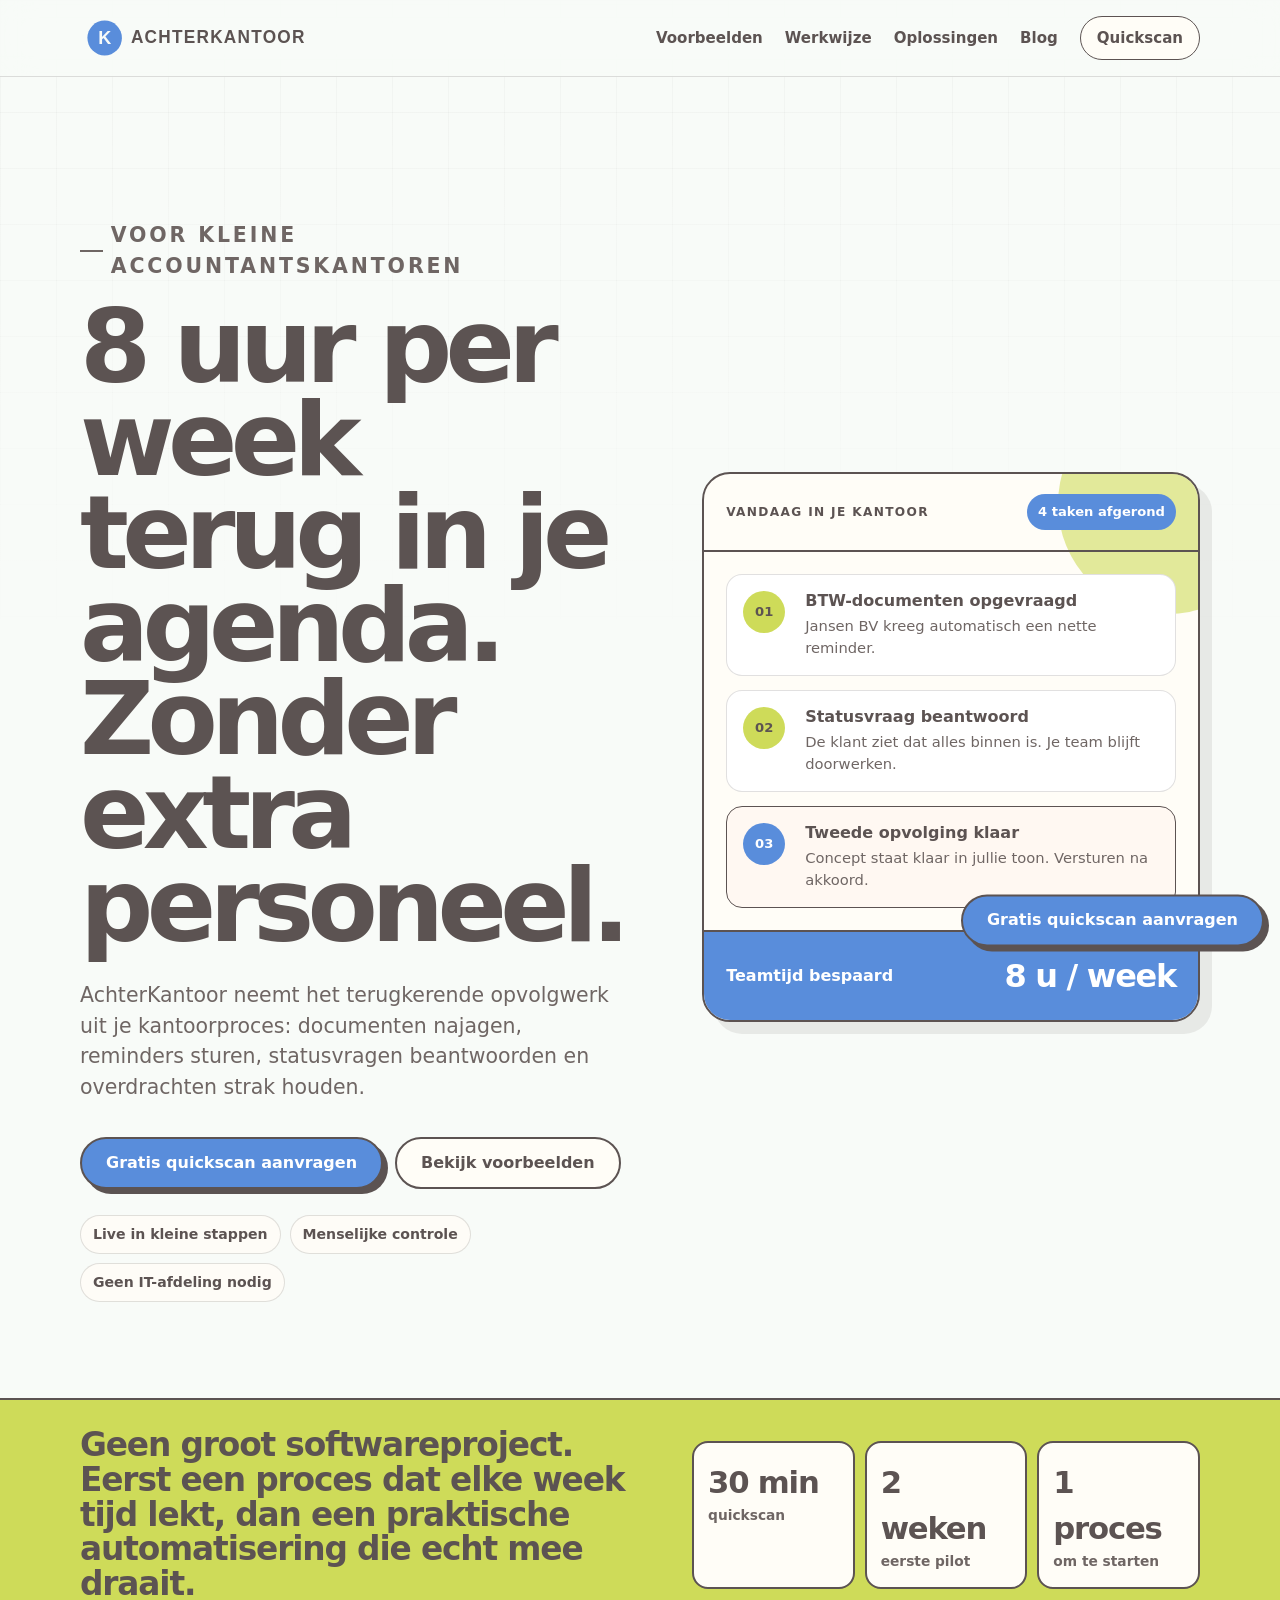
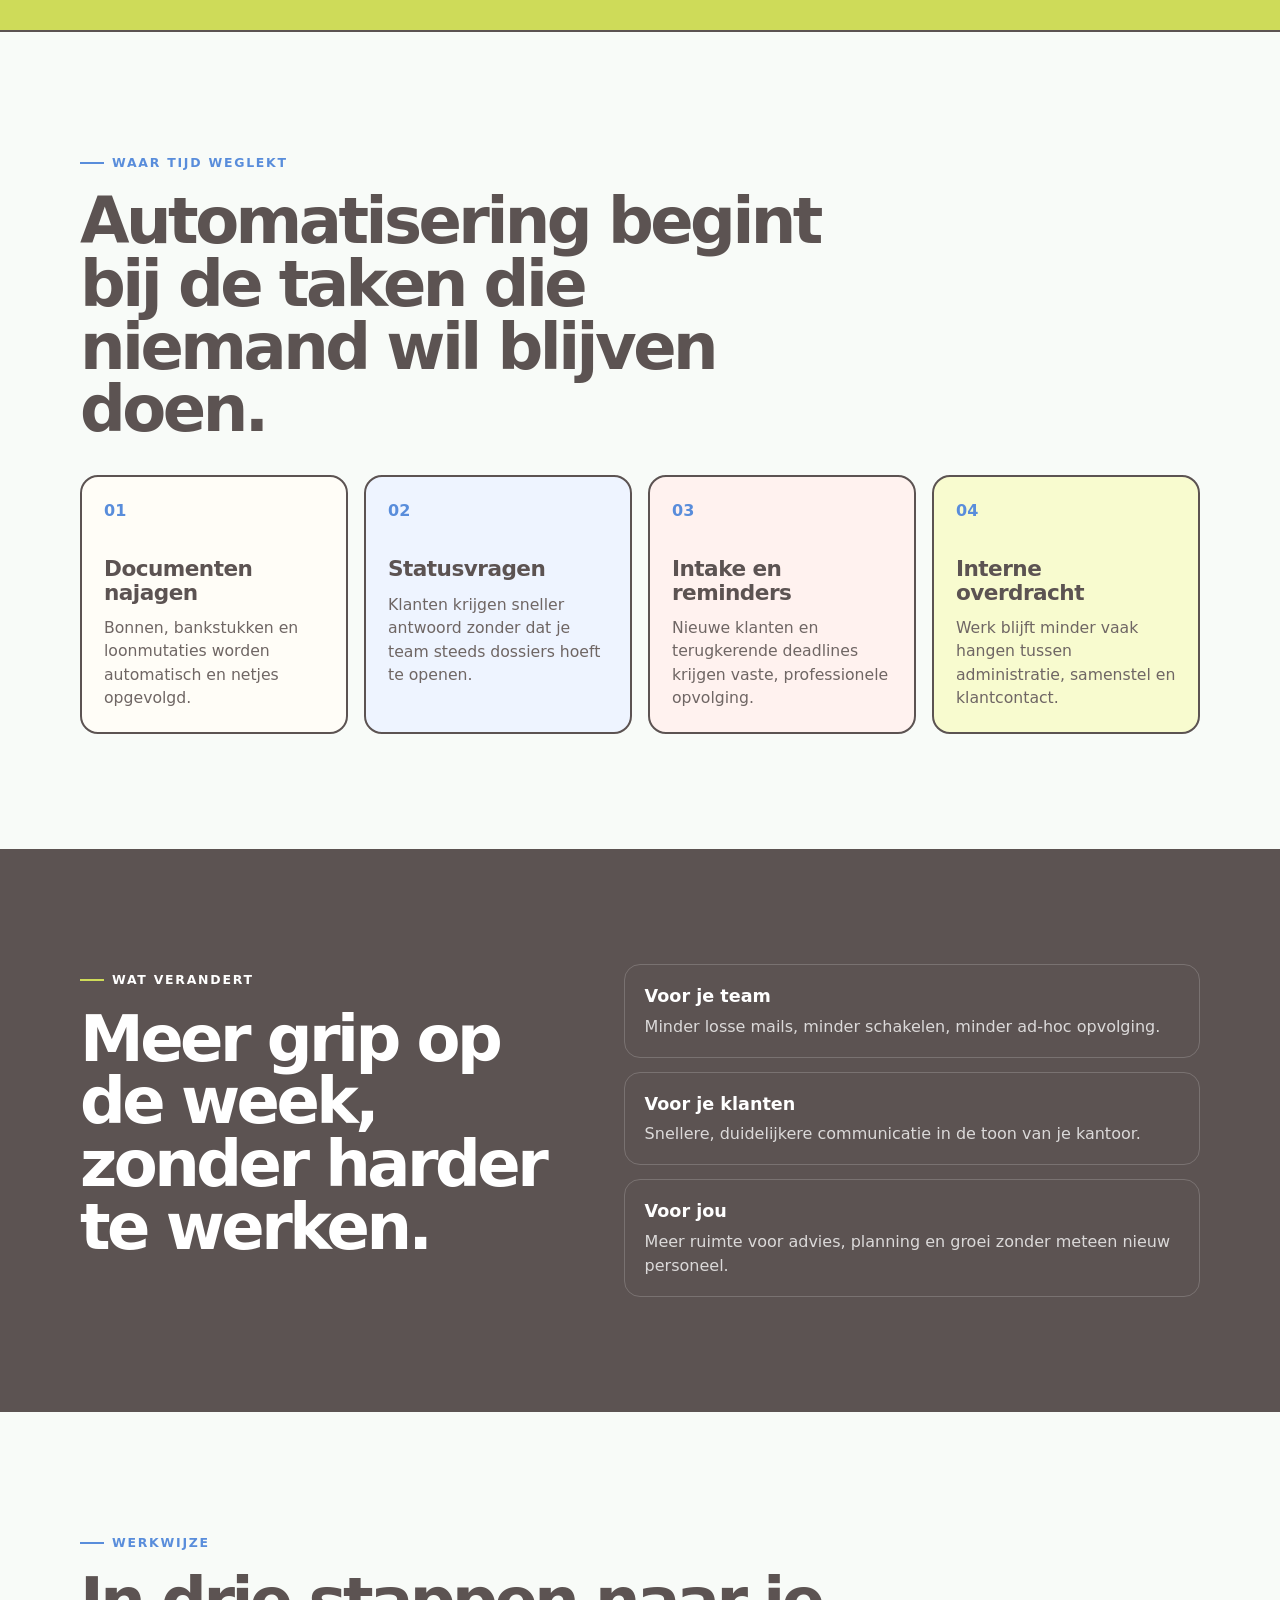
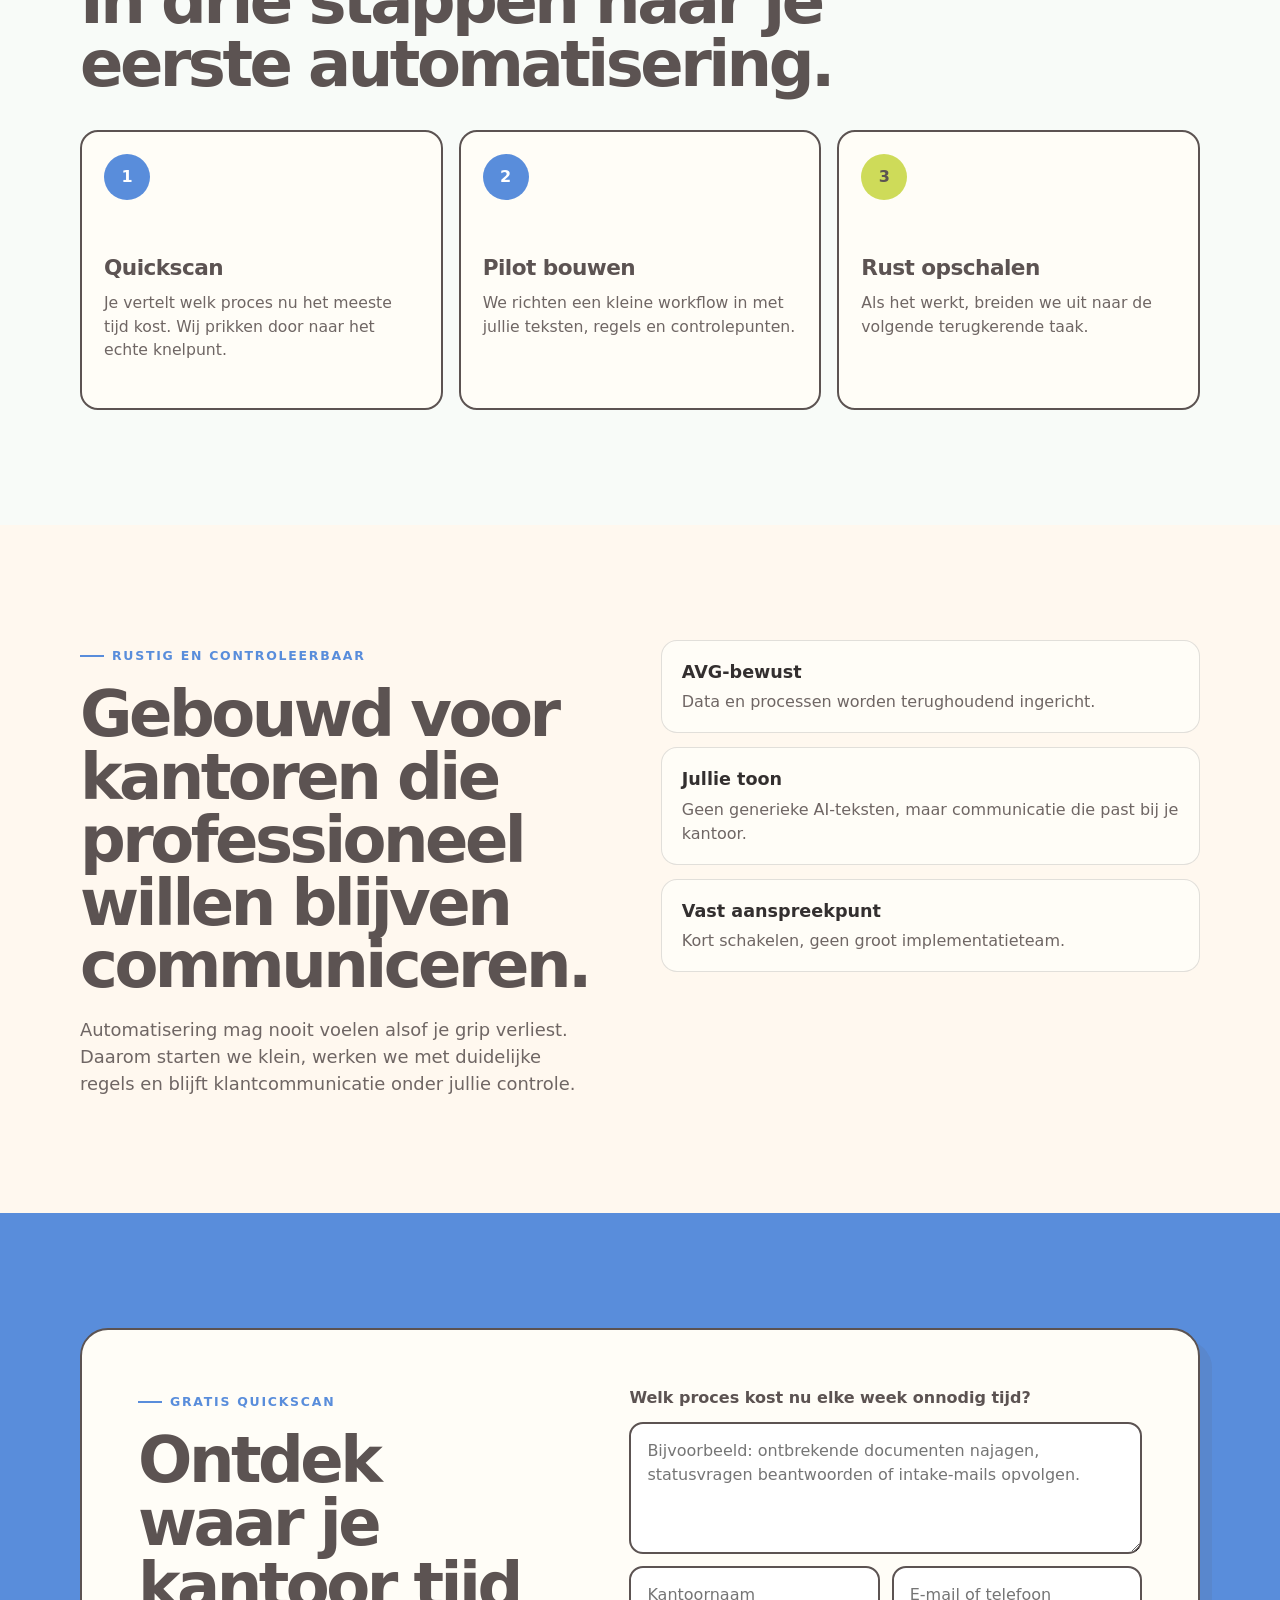
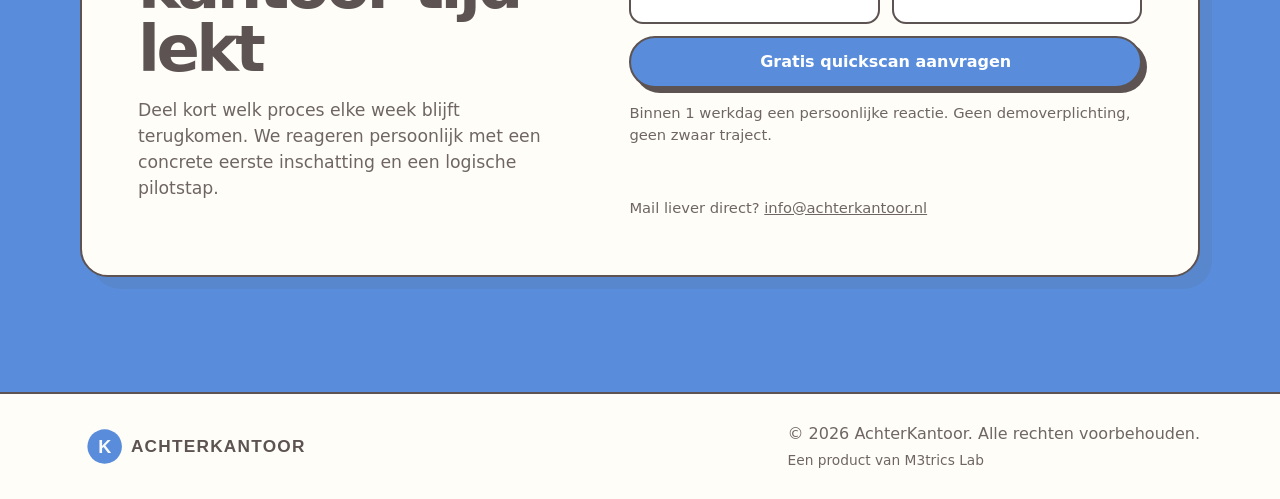
==== commit 479a0993: "Merge pull request #1 from MiaaaBot/codex/achterkantoor-premium-redesign [codex] Redesign AchterKant" ====
--- a/index.html
+++ b/index.html
@@ -92,7 +92,7 @@
     <nav class="site-nav" aria-label="Hoofdnavigatie">
         <div class="container nav-inner">
             <a href="/" class="logo" aria-label="AchterKantoor home">
-                <img src="/branding/logo-nav-user.png" alt="AchterKantoor" class="logo-img">
+                <img src="/branding/logo-canva-wordmark.svg" alt="AchterKantoor" class="logo-img">
             </a>
             <button class="nav-toggle" type="button" aria-label="Open navigatie" aria-expanded="false">Menu</button>
             <div class="nav-links" id="navLinks">
@@ -107,30 +107,11 @@
 
     <main>
         <header class="hero">
-            <div class="neural-bg" aria-hidden="true">
-                <span></span>
-                <span></span>
-                <span></span>
-                <span></span>
-                <span></span>
-                <span></span>
-            </div>
             <div class="container hero-grid">
                 <div class="hero-copy reveal">
-                    <p class="eyebrow">Voor slimmer werkende administratiekantoren</p>
-                    <h1>
-                        8 uur per week terug in je agenda.
-                        <span class="headline-switch" aria-label="Zonder extra personeel, technische kennis, langdurende setup of generieke AI teksten">
-                            <span>Zonder:</span>
-                            <span class="rotating-words" aria-hidden="true">
-                                <span>extra personeel</span>
-                                <span>technische kennis</span>
-                                <span>langdurende setup</span>
-                                <span>generieke AI teksten</span>
-                            </span>
-                        </span>
-                    </h1>
-                    <!-- <p class="hero-lead">AchterKantoor neemt het terugkerende opvolgwerk uit je kantoorproces: documenten najagen, reminders sturen, statusvragen beantwoorden en overdrachten strak houden.</p> -->
+                    <p class="eyebrow">Voor kleine accountantskantoren</p>
+                    <h1>8 uur per week terug in je agenda. Zonder extra personeel.</h1>
+                    <p class="hero-lead">AchterKantoor neemt het terugkerende opvolgwerk uit je kantoorproces: documenten najagen, reminders sturen, statusvragen beantwoorden en overdrachten strak houden.</p>
                     <div class="hero-actions">
                         <a href="#contact" class="btn">Gratis quickscan aanvragen</a>
                         <a href="#voorbeelden" class="btn btn-secondary">Bekijk voorbeelden</a>
@@ -142,189 +123,144 @@
                     </div>
                 </div>
 
-                <div class="workflow-panel mail-panel reveal" aria-label="Voorbeeld van inbox automatisering">
-                    <div class="mail-window-top">
-                        <div class="window-dots" aria-hidden="true"><span></span><span></span><span></span></div>
-                        <strong>Inbox</strong>
-                        <span class="mail-client">Gmail</span>
-                    </div>
-                    <div class="mail-window-body">
-                        <aside class="mail-sidebar" aria-hidden="true">
-                            <span class="mail-tool active">M</span>
-                            <span class="mail-tool">T</span>
-                            <span class="mail-tool">D</span>
-                        </aside>
-                        <div class="mail-thread">
-                            <article class="mail-message active">
-                                <span class="mail-avatar">J</span>
-                                <div class="mail-content">
-                                    <div class="mail-row">
-                                        <strong>Jansen BV</strong>
-                                        <span class="mail-label">Concept klaar</span>
-                                        <time>09:04</time>
-                                    </div>
-                                    <h3>Ontbrekende btw-stukken Q1</h3>
-                                    <p>We missen nog de bankafschriften van februari. AchterKantoor heeft een reminder klaargezet in jullie toon.</p>
-                                    <div class="draft-preview">
-                                        <span>Concept</span>
-                                        <p>Beste Jansen BV, voor de btw-aangifte missen we nog de bankafschriften van februari. Kunnen jullie die vandaag uploaden?</p>
-                                    </div>
-                                </div>
-                            </article>
-                            <article class="mail-message muted">
-                                <span class="mail-avatar soft">M</span>
-                                <div class="mail-content">
-                                    <div class="mail-row">
-                                        <strong>Mei &amp; Zonen</strong>
-                                        <span class="mail-label soft">Statusupdate</span>
-                                        <time>11:22</time>
-                                    </div>
-                                    <h3>Dossier compleet voor verwerking</h3>
-                                    <p>Alle stukken zijn binnen. Taak staat klaar voor samenstel met korte interne overdracht.</p>
-                                </div>
-                            </article>
+                <div class="workflow-panel reveal" aria-label="Voorbeeld van geautomatiseerd opvolgwerk">
+                    <div class="panel-top">
+                        <span class="panel-kicker">Vandaag in je kantoor</span>
+                        <span class="panel-status">4 taken afgerond</span>
+                    </div>
+                    <div class="workflow-list">
+                        <div class="workflow-item done">
+                            <span class="workflow-icon">01</span>
+                            <div>
+                                <strong>BTW-documenten opgevraagd</strong>
+                                <p>Jansen BV kreeg automatisch een nette reminder.</p>
+                            </div>
                         </div>
-                    </div>
-                    <div class="tool-strip" aria-label="Voorbeelden van tools rondom het proces">
-                        <span class="tool-badge gmail">Gmail</span>
-                        <span class="tool-badge outlook">Outlook</span>
-                        <span class="tool-badge exact">Exact</span>
-                        <span class="tool-badge twinfield">Twinfield</span>
-                        <span class="tool-badge moneybird">Moneybird</span>
-                        <span class="tool-badge snelstart">SnelStart</span>
+                        <div class="workflow-item done">
+                            <span class="workflow-icon">02</span>
+                            <div>
+                                <strong>Statusvraag beantwoord</strong>
+                                <p>De klant ziet dat alles binnen is. Je team blijft doorwerken.</p>
+                            </div>
+                        </div>
+                        <div class="workflow-item active">
+                            <span class="workflow-icon">03</span>
+                            <div>
+                                <strong>Tweede opvolging klaar</strong>
+                                <p>Concept staat klaar in jullie toon. Versturen na akkoord.</p>
+                            </div>
+                        </div>
+                    </div>
+                    <div class="panel-footer">
+                        <span>Teamtijd bespaard</span>
+                        <strong>8 u / week</strong>
                     </div>
                 </div>
             </div>
         </header>
 
-        <section class="section workflow-story" aria-label="Workflowverhaal">
-            <div class="container">
-                <div class="workflow-story-shell reveal">
-                    <div class="workflow-story-copy">
-                        <p class="eyebrow">Van losse handelingen naar een lopend kantoorritme</p>
-                        <h2>Eén rustige workflow maakt zichtbaar waar tijd weglekt en waar overdracht weer strak kan.</h2>
-                        <p>We kijken niet alleen naar de inbox, maar naar het hele stuk eromheen: intake van nieuwe vragen, documenten verzamelen, status bewaken en dossiers netjes overdragen. Zo ontstaat een breder werkbeeld waar een kleine automatisering direct voelbaar wordt.</p>
-                    </div>
-                    <div class="workflow-story-visual" aria-label="Visualisatie van kantoorworkflow">
-                        <div class="workflow-map">
-                            <article class="workflow-stage">
-                                <span class="workflow-stage-step">01</span>
-                                <strong>Intake</strong>
-                                <p>Nieuwe klantvraag, binnengekomen stukken en eerste routing.</p>
-                                <span class="workflow-stage-tag">Nieuwe intake</span>
-                            </article>
-                            <article class="workflow-stage highlighted">
-                                <span class="workflow-stage-step">02</span>
-                                <strong>Documenten</strong>
-                                <p>Opvolgen wat ontbreekt, slimmer herinneren en compleet maken.</p>
-                                <span class="workflow-stage-tag">Automatische opvolging</span>
-                            </article>
-                            <article class="workflow-stage">
-                                <span class="workflow-stage-step">03</span>
-                                <strong>Status</strong>
-                                <p>Sneller antwoord op wat klaarstaat, wacht of aandacht vraagt.</p>
-                                <span class="workflow-stage-tag">Live statusbeeld</span>
-                            </article>
-                            <article class="workflow-stage">
-                                <span class="workflow-stage-step">04</span>
-                                <strong>Overdracht</strong>
-                                <p>Heldere notities voor collega’s zodra een dossier doorschuift.</p>
-                                <span class="workflow-stage-tag">Interne handoff</span>
-                            </article>
-                        </div>
-                        <div class="workflow-story-note" aria-label="Samenvatting van workfloweffect">
-                            <span class="workflow-story-note-label">Resultaat in de week</span>
-                            <p>Minder losse mailtjes, minder statusvragen en meer voorspelbare voortgang per dossier.</p>
-                        </div>
-                    </div>
-                    <div class="workflow-story-points" aria-label="Drie uitgangspunten">
-                        <article class="workflow-point">
-                            <strong>Breder dan alleen e-mail</strong>
-                            <p>De eerste workflow verbindt intake, dossierwerk en overdracht in plaats van alleen een inbox op te schonen.</p>
-                        </article>
-                        <article class="workflow-point">
-                            <strong>Zichtbaar voor het hele team</strong>
-                            <p>Iedere stap krijgt een duidelijke status, zodat collega’s minder hoeven te zoeken of na te vragen.</p>
-                        </article>
-                        <article class="workflow-point">
-                            <strong>Klein genoeg om snel te landen</strong>
-                            <p>We kiezen een concreet kantoorritme dat binnen bestaande tools getest kan worden zonder groot traject.</p>
-                        </article>
-                    </div>
-                </div>
-            </div>
-        </section>
-
-        <section id="werkwijze" class="section start-rhythm">
+        <section class="intro-band" aria-label="Kernbelofte">
+            <div class="container intro-grid">
+                <p class="intro-statement reveal">Geen groot softwareproject. Eerst een proces dat elke week tijd lekt, dan een praktische automatisering die echt mee draait.</p>
+                <div class="mini-metrics reveal">
+                    <div><strong>30 min</strong><span>quickscan</span></div>
+                    <div><strong>2 weken</strong><span>eerste pilot</span></div>
+                    <div><strong>1 proces</strong><span>om te starten</span></div>
+                </div>
+            </div>
+        </section>
+
+        <section id="voorbeelden" class="section">
             <div class="container">
                 <div class="section-heading reveal">
-                    <p class="eyebrow">Start klein</p>
-                    <h2>We starten klein, in een proces dat elke week tijd kost.</h2>
-                    <p>Zo blijft de eerste pilot overzichtelijk: één ritme, één teammoment en één duidelijke plek waar slimmer werk direct merkbaar moet worden.</p>
-                </div>
-                <div class="steps-grid">
-                    <article class="step-card reveal">
-                        <span>1</span>
-                        <h3>Kies het terugkerende moment</h3>
-                        <p>Bijvoorbeeld de maandelijkse stukkenstroom, de btw-deadline of een vaste intakeflow.</p>
-                    </article>
-                    <article class="step-card reveal">
-                        <span>2</span>
-                        <h3>Leg de beslisregels vast</h3>
-                        <p>We beschrijven wanneer er een seintje uitgaat, wanneer iemand meekijkt en wanneer werk doorschuift.</p>
-                    </article>
-                    <article class="step-card reveal">
-                        <span>3</span>
-                        <h3>Meet de rust in de week</h3>
-                        <p>Daarna ziet u sneller of het team minder hoeft te schakelen en waar verdere automatisering logisch is.</p>
-                    </article>
-                </div>
-            </div>
-        </section>
-
-        <section id="voorbeelden" class="section workflow-areas">
-            <div class="container">
-                <div class="section-heading reveal">
-                    <p class="eyebrow">Workflowgebieden</p>
-                    <h2>Zo ziet slimmer werk in uw kantoor eruit.</h2>
-                    <p>De eerste workflows landen meestal in processen waar het team veel herhaalwerk doet en klanten wachten op duidelijkheid.</p>
+                    <p class="eyebrow">Waar tijd weglekt</p>
+                    <h2>Automatisering begint bij de taken die niemand wil blijven doen.</h2>
                 </div>
                 <div class="example-grid">
                     <article class="example-card reveal">
                         <span class="card-number">01</span>
                         <h3>Documenten najagen</h3>
-                        <p>Stukken opvragen, herinneringen plannen en opvolging klaarzetten zonder dat iemand elke dag dezelfde lijst hoeft af te lopen.</p>
+                        <p>Bonnen, bankstukken en loonmutaties worden automatisch en netjes opgevolgd.</p>
                     </article>
                     <article class="example-card reveal">
                         <span class="card-number">02</span>
-                        <h3>Statusvragen beantwoorden</h3>
-                        <p>Sneller laten zien waar een dossier staat, welke stap al liep en wanneer iemand uit het team moet overnemen.</p>
+                        <h3>Statusvragen</h3>
+                        <p>Klanten krijgen sneller antwoord zonder dat je team steeds dossiers hoeft te openen.</p>
                     </article>
                     <article class="example-card reveal">
                         <span class="card-number">03</span>
-                        <h3>Intake en overdracht</h3>
-                        <p>Nieuwe informatie verzamelen en intern doorgeven zonder losse notities, vergeten terugkoppeling of dubbel werk.</p>
+                        <h3>Intake en reminders</h3>
+                        <p>Nieuwe klanten en terugkerende deadlines krijgen vaste, professionele opvolging.</p>
                     </article>
                     <article class="example-card reveal">
                         <span class="card-number">04</span>
-                        <h3>Deadline-opvolging</h3>
-                        <p>Terugkerende deadlines bewaken met vaste sequenties, zodat niets stilvalt omdat iemand het handmatig moest onthouden.</p>
-                    </article>
-                </div>
-            </div>
-        </section>
-
-        <section class="section control-story">
+                        <h3>Interne overdracht</h3>
+                        <p>Werk blijft minder vaak hangen tussen administratie, samenstel en klantcontact.</p>
+                    </article>
+                </div>
+            </div>
+        </section>
+
+        <section class="section section-accent">
+            <div class="container split-feature">
+                <div class="reveal">
+                    <p class="eyebrow">Wat verandert</p>
+                    <h2>Meer grip op de week, zonder harder te werken.</h2>
+                </div>
+                <div class="outcome-list reveal">
+                    <div>
+                        <strong>Voor je team</strong>
+                        <p>Minder losse mails, minder schakelen, minder ad-hoc opvolging.</p>
+                    </div>
+                    <div>
+                        <strong>Voor je klanten</strong>
+                        <p>Snellere, duidelijkere communicatie in de toon van je kantoor.</p>
+                    </div>
+                    <div>
+                        <strong>Voor jou</strong>
+                        <p>Meer ruimte voor advies, planning en groei zonder meteen nieuw personeel.</p>
+                    </div>
+                </div>
+            </div>
+        </section>
+
+        <section id="werkwijze" class="section">
+            <div class="container">
+                <div class="section-heading reveal">
+                    <p class="eyebrow">Werkwijze</p>
+                    <h2>In drie stappen naar je eerste automatisering.</h2>
+                </div>
+                <div class="steps-grid">
+                    <article class="step-card reveal">
+                        <span>1</span>
+                        <h3>Quickscan</h3>
+                        <p>Je vertelt welk proces nu het meeste tijd kost. Wij prikken door naar het echte knelpunt.</p>
+                    </article>
+                    <article class="step-card reveal">
+                        <span>2</span>
+                        <h3>Pilot bouwen</h3>
+                        <p>We richten een kleine workflow in met jullie teksten, regels en controlepunten.</p>
+                    </article>
+                    <article class="step-card reveal">
+                        <span>3</span>
+                        <h3>Rust opschalen</h3>
+                        <p>Als het werkt, breiden we uit naar de volgende terugkerende taak.</p>
+                    </article>
+                </div>
+            </div>
+        </section>
+
+        <section class="section trust-section">
             <div class="container trust-grid">
                 <div class="trust-copy reveal">
-                    <p class="eyebrow">Controle houden</p>
-                    <h2>Uw team houdt zicht op wat automatisch loopt en wat bij het team blijft.</h2>
-                    <p>Daarom ontwerpen we elke eerste workflow met duidelijke grenzen: wat automatisch mag starten, waar iemand expliciet meekijkt en hoe klantcommunicatie professioneel en herkenbaar blijft.</p>
+                    <p class="eyebrow">Rustig en controleerbaar</p>
+                    <h2>Gebouwd voor kantoren die professioneel willen blijven communiceren.</h2>
+                    <p>Automatisering mag nooit voelen alsof je grip verliest. Daarom starten we klein, werken we met duidelijke regels en blijft klantcommunicatie onder jullie controle.</p>
                 </div>
                 <div class="trust-list reveal">
-                    <div><strong>Menselijke checkpunten</strong><span>Belangrijke uitzonderingen en gevoelige klantmomenten blijven bewust bij het team.</span></div>
-                    <div><strong>Jullie toon en regels</strong><span>Automatische opvolging gebruikt afspraken die passen bij uw kantoor, niet generieke standaardteksten.</span></div>
-                    <div><strong>Rustig uitbreiden</strong><span>Pas als de eerste flow werkt, bepalen we welke volgende stap verantwoord is.</span></div>
+                    <div><strong>AVG-bewust</strong><span>Data en processen worden terughoudend ingericht.</span></div>
+                    <div><strong>Jullie toon</strong><span>Geen generieke AI-teksten, maar communicatie die past bij je kantoor.</span></div>
+                    <div><strong>Vast aanspreekpunt</strong><span>Kort schakelen, geen groot implementatieteam.</span></div>
                 </div>
             </div>
         </section>
@@ -368,7 +304,7 @@
     <footer>
         <div class="container footer-inner">
             <a href="/" class="logo">
-                <img src="/branding/logo-nav-user.png" alt="AchterKantoor" class="logo-img">
+                <img src="/branding/logo-canva-wordmark.svg" alt="AchterKantoor" class="logo-img">
             </a>
             <div>
                 <p>&copy; 2026 AchterKantoor. Alle rechten voorbehouden.</p>
--- a/assets/site.css
+++ b/assets/site.css
@@ -1,22 +1,19 @@
 :root {
     --bg: #f8fbf8;
-    --paper: #ffffff;
-    --text: #0b2140;
-    --muted: rgba(11, 33, 64, 0.62);
-    --charcoal: #0b2140;
-    --heading: #0b2140;
-    --primary: #0b2140;
-    --primary-dark: #081a36;
-    --coral: #DB6659;
-    --coral-dark: #c65246;
+    --paper: #fffdf7;
+    --text: #332f2f;
+    --muted: #6f6664;
+    --charcoal: #5c5352;
+    --primary: #598ddb;
+    --primary-dark: #3f74c4;
+    --coral: #db6659;
+    --coral-dark: #bf4d42;
     --blue: #598ddb;
-    --blue-soft: rgba(89, 141, 219, 0.09);
-    --coral-soft: rgba(219, 102, 89, 0.09);
-    --lime: #CEDB59;
-    --lime-soft: rgba(206, 219, 89, 0.16);
-    --border: rgba(11, 33, 64, 0.12);
-    --shadow: 0 24px 60px rgba(11, 33, 64, 0.08);
-    --radius: 12px;
+    --lime: #cedb59;
+    --rose: #996f6b;
+    --border: rgba(92, 83, 82, 0.18);
+    --shadow: 12px 12px 0 rgba(92, 83, 82, 0.10);
+    --radius: 18px;
 }
 
 * {
@@ -37,15 +34,17 @@
     -webkit-font-smoothing: antialiased;
 }
 
-h1,
-h2,
-h3,
-h4 {
-    color: var(--heading);
-}
-
 body::before {
-    content: none;
+    content: "";
+    position: fixed;
+    inset: 0;
+    pointer-events: none;
+    background:
+        linear-gradient(90deg, rgba(92, 83, 82, 0.045) 1px, transparent 1px),
+        linear-gradient(rgba(92, 83, 82, 0.045) 1px, transparent 1px);
+    background-size: 56px 56px;
+    mask-image: linear-gradient(to bottom, #000 0%, transparent 72%);
+    z-index: -1;
 }
 
 a {
@@ -67,9 +66,9 @@
     position: sticky;
     top: 0;
     z-index: 50;
-    background: #ffffff;
+    background: rgba(248, 251, 248, 0.88);
     border-bottom: 1px solid var(--border);
-    box-shadow: 0 8px 24px rgba(11, 33, 64, 0.04);
+    backdrop-filter: blur(16px);
 }
 
 .nav-inner,
@@ -86,7 +85,7 @@
     align-items: center;
     color: var(--charcoal);
     font-size: 1.02rem;
-    font-weight: 600;
+    font-weight: 800;
     letter-spacing: 0.08em;
     text-decoration: none;
     text-transform: uppercase;
@@ -94,7 +93,7 @@
 
 .logo-img {
     display: block;
-    width: clamp(148px, 14vw, 188px);
+    width: clamp(182px, 18vw, 246px);
     height: auto;
 }
 
@@ -109,9 +108,9 @@
     height: 34px;
     border: 2px solid var(--charcoal);
     border-radius: 50%;
-    background: var(--lime-soft);
-    color: var(--charcoal);
-    font-weight: 700;
+    background: var(--lime);
+    color: var(--charcoal);
+    font-weight: 900;
     letter-spacing: 0;
 }
 
@@ -125,128 +124,47 @@
 nav a.cta-link {
     color: var(--charcoal);
     font-size: 0.94rem;
-    font-weight: 500;
+    font-weight: 700;
     text-decoration: none;
 }
 
 .nav-links a:hover,
 nav a.cta-link:hover {
-    color: var(--blue);
+    color: var(--primary);
 }
 
 .nav-links .nav-cta {
     border: 1px solid var(--charcoal);
-    border-radius: 12px;
+    border-radius: 999px;
     padding: 10px 16px;
-    background: var(--charcoal);
-    color: #fff;
+    background: var(--paper);
 }
 
 .nav-toggle {
     display: none;
     border: 1px solid var(--charcoal);
-    border-radius: 12px;
+    border-radius: 999px;
     background: var(--paper);
     color: var(--charcoal);
     cursor: pointer;
     font: inherit;
-    font-weight: 500;
+    font-weight: 800;
     padding: 9px 14px;
 }
 
 .hero {
-    position: relative;
-    overflow: hidden;
-    padding: clamp(64px, 9vw, 104px) 0 clamp(44px, 7vw, 74px);
-}
-
-.neural-bg {
-    position: absolute;
-    inset: 0;
-    overflow: hidden;
-    pointer-events: none;
-    opacity: 0.34;
-}
-
-.neural-bg::before,
-.neural-bg::after {
-    content: "";
-    position: absolute;
-    inset: 10% -6% auto auto;
-    width: min(560px, 50vw);
-    height: min(340px, 38vw);
-    background:
-        linear-gradient(33deg, transparent 12%, rgba(89, 141, 219, 0.14) 12.2%, transparent 12.8%),
-        linear-gradient(148deg, transparent 28%, rgba(89, 141, 219, 0.1) 28.2%, transparent 28.8%),
-        linear-gradient(74deg, transparent 42%, rgba(219, 102, 89, 0.08) 42.2%, transparent 42.8%),
-        radial-gradient(circle at 18% 36%, rgba(89, 141, 219, 0.24) 0 3px, transparent 4px),
-        radial-gradient(circle at 38% 18%, rgba(11, 33, 64, 0.14) 0 2px, transparent 3px),
-        radial-gradient(circle at 52% 54%, rgba(89, 141, 219, 0.2) 0 3px, transparent 4px),
-        radial-gradient(circle at 72% 28%, rgba(219, 102, 89, 0.18) 0 2px, transparent 3px),
-        radial-gradient(circle at 84% 62%, rgba(89, 141, 219, 0.18) 0 3px, transparent 4px);
-    filter: blur(0.1px);
-    transform: translate3d(0, 0, 0);
-    animation: neuralDrift 18s ease-in-out infinite alternate;
-}
-
-.neural-bg::after {
-    inset: auto auto 10% -8%;
-    width: min(420px, 38vw);
-    height: min(250px, 28vw);
-    opacity: 0.42;
-    transform: rotate(6deg);
-    animation-duration: 22s;
-    animation-direction: alternate-reverse;
-}
-
-.neural-bg span {
-    position: absolute;
-    width: 5px;
-    height: 5px;
-    border-radius: 50%;
-    background: rgba(89, 141, 219, 0.18);
-    box-shadow: 0 0 16px rgba(89, 141, 219, 0.16);
-    animation: neuralPulse 5.8s ease-in-out infinite;
-}
-
-.neural-bg span:nth-child(1) { left: 56%; top: 24%; animation-delay: -0.8s; }
-.neural-bg span:nth-child(2) { left: 70%; top: 17%; animation-delay: -2.1s; }
-.neural-bg span:nth-child(3) { left: 83%; top: 34%; animation-delay: -1.4s; }
-.neural-bg span:nth-child(4) { left: 61%; top: 66%; animation-delay: -3.2s; }
-.neural-bg span:nth-child(5) { left: 77%; top: 72%; animation-delay: -0.2s; background: rgba(219, 102, 89, 0.18); }
-.neural-bg span:nth-child(6) { left: 18%; top: 72%; animation-delay: -2.7s; }
-
-@keyframes neuralDrift {
-    from {
-        transform: translate3d(-6px, -4px, 0) scale(0.98);
-    }
-    to {
-        transform: translate3d(8px, 6px, 0) scale(1.01);
-    }
-}
-
-@keyframes neuralPulse {
-    0%, 100% {
-        opacity: 0.28;
-        transform: scale(0.92);
-    }
-    50% {
-        opacity: 0.58;
-        transform: scale(1.08);
-    }
+    padding: clamp(64px, 9vw, 116px) 0 clamp(52px, 8vw, 96px);
 }
 
 .hero-grid {
-    position: relative;
-    z-index: 1;
-    display: grid;
-    grid-template-columns: minmax(0, 0.92fr) minmax(0, 1.08fr);
-    gap: clamp(28px, 5vw, 58px);
+    display: grid;
+    grid-template-columns: minmax(0, 1.05fr) minmax(340px, 0.95fr);
+    gap: clamp(36px, 6vw, 72px);
     align-items: center;
 }
 
 .hero-copy {
-    max-width: 560px;
+    max-width: 720px;
 }
 
 .eyebrow {
@@ -254,9 +172,9 @@
     align-items: center;
     gap: 8px;
     margin-bottom: 18px;
-    color: var(--blue);
+    color: var(--primary);
     font-size: 0.78rem;
-    font-weight: 600;
+    font-weight: 900;
     letter-spacing: 0.14em;
     text-transform: uppercase;
 }
@@ -269,67 +187,12 @@
 }
 
 .hero h1 {
-    max-width: 680px;
-    color: var(--heading);
-    font-size: clamp(2.2rem, 4.4vw, 4.2rem);
-    font-weight: 700;
-    letter-spacing: -0.035em;
-    line-height: 1.02;
-}
-
-.headline-switch {
-    display: flex;
-    flex-wrap: wrap;
-    align-items: baseline;
-    column-gap: 0.2em;
-    row-gap: 0.06em;
-}
-
-.rotating-words {
-    position: relative;
-    display: inline-grid;
-    min-width: min(100%, 10.6em);
-    height: 1.06em;
-    overflow: hidden;
-    color: var(--blue);
-    vertical-align: bottom;
-}
-
-.rotating-words span {
-    grid-area: 1 / 1;
-    opacity: 0;
-    transform: translateY(0.76em);
-    animation: rotateHeadlineWord 12s cubic-bezier(0.65, 0, 0.35, 1) infinite;
-    white-space: nowrap;
-}
-
-.rotating-words span:nth-child(2) {
-    animation-delay: 3s;
-}
-
-.rotating-words span:nth-child(3) {
-    animation-delay: 6s;
-}
-
-.rotating-words span:nth-child(4) {
-    animation-delay: 9s;
-}
-
-@keyframes rotateHeadlineWord {
-    0% {
-        opacity: 0;
-        transform: translateY(0.76em);
-    }
-    7%,
-    23% {
-        opacity: 1;
-        transform: translateY(0);
-    }
-    30%,
-    100% {
-        opacity: 0;
-        transform: translateY(-0.76em);
-    }
+    max-width: 760px;
+    color: var(--charcoal);
+    font-size: clamp(3.05rem, 8vw, 6.7rem);
+    font-weight: 900;
+    letter-spacing: -0.065em;
+    line-height: 0.91;
 }
 
 .hero-lead,
@@ -337,7 +200,6 @@
     max-width: 610px;
     margin-top: 28px;
     color: var(--muted);
-    font-weight: 400;
     font-size: clamp(1.05rem, 1.7vw, 1.28rem);
 }
 
@@ -354,373 +216,80 @@
     display: inline-flex;
     align-items: center;
     justify-content: center;
-    min-height: 48px;
-    border: 1px solid var(--charcoal);
-    border-radius: 12px;
+    min-height: 52px;
+    border: 2px solid var(--charcoal);
+    border-radius: 999px;
     cursor: pointer;
     font: inherit;
-    font-weight: 620;
-    line-height: 1.05;
-    padding: 13px 18px;
+    font-weight: 900;
+    line-height: 1.1;
+    padding: 15px 24px;
     text-align: center;
     text-decoration: none;
-    transition: background 0.18s ease, color 0.18s ease, border-color 0.18s ease;
+    transition: transform 0.18s ease, box-shadow 0.18s ease, background 0.18s ease;
 }
 
 .btn {
     background: var(--primary);
     color: #fff;
-    border-color: var(--primary);
+    box-shadow: 5px 5px 0 var(--charcoal);
 }
 
 .btn:hover {
-    background: var(--blue);
-    border-color: var(--blue);
+    background: var(--primary-dark);
+    transform: translate(2px, 2px);
+    box-shadow: 3px 3px 0 var(--charcoal);
 }
 
 .btn-secondary,
 .btn-ghost {
-    background: #fff;
-    color: var(--charcoal);
-    border-color: rgba(11, 33, 64, 0.28);
+    background: var(--paper);
+    color: var(--charcoal);
+    box-shadow: none;
 }
 
 .btn-secondary:hover,
 .btn-ghost:hover {
-    background: var(--coral);
-    border-color: var(--coral);
-    color: #fff;
+    background: var(--lime);
+    color: var(--charcoal);
 }
 
 .hero-proof {
     display: flex;
     flex-wrap: wrap;
-    gap: 14px 18px;
-    margin-top: 24px;
+    gap: 9px;
+    margin-top: 26px;
 }
 
 .hero-proof span {
-    display: inline-flex;
-    align-items: center;
-    gap: 18px;
-    color: rgba(11, 33, 64, 0.72);
+    border: 1px solid var(--border);
+    border-radius: 999px;
+    background: rgba(255, 253, 247, 0.78);
+    color: var(--charcoal);
     font-size: 0.88rem;
-    font-weight: 500;
-    padding: 0;
-}
-
-.hero-proof span + span::before {
-    content: "";
-    width: 5px;
-    height: 5px;
-    border-radius: 50%;
-    background: var(--coral);
-}
-
-.solutions-hero {
-    padding-top: 48px;
-}
-
-.solutions-hero-inner {
-    display: grid;
-    grid-template-columns: minmax(0, 1.1fr) minmax(280px, 0.9fr);
-    gap: clamp(28px, 6vw, 72px);
-    align-items: center;
-}
-
-.solutions-hero-copy .lead {
-    max-width: 640px;
-}
-
-.solutions-hero-panel {
-    justify-self: end;
-    width: min(100%, 380px);
-}
-
-.dashboard-mini {
-    border: 1px solid var(--border);
-    border-radius: 22px;
-    background: linear-gradient(180deg, #ffffff 0%, rgba(248, 251, 248, 0.92) 100%);
-    box-shadow: var(--shadow);
-    padding: 28px;
-}
-
-.dashboard-mini strong {
-    color: var(--heading);
-    font-size: 1rem;
-    font-weight: 650;
-}
-
-.dashboard-mini ul {
-    display: grid;
-    gap: 12px;
-    list-style: none;
-    margin-top: 18px;
-}
-
-.dashboard-mini li {
-    display: flex;
-    align-items: center;
-    justify-content: space-between;
-    gap: 12px;
-    border: 1px solid var(--border);
-    border-radius: 14px;
-    background: var(--paper);
-    padding: 14px 16px;
-    color: var(--heading);
-    font-size: 0.92rem;
-    font-weight: 560;
-}
-
-.dashboard-mini li span {
-    color: var(--blue);
-    font-size: 0.8rem;
-    font-weight: 700;
+    font-weight: 800;
+    padding: 8px 12px;
 }
 
 .workflow-panel {
     position: relative;
     overflow: hidden;
-    border: 1px solid var(--border);
-    border-radius: 22px;
-    background: #ffffff;
+    border: 2px solid var(--charcoal);
+    border-radius: 28px;
+    background: var(--paper);
     box-shadow: var(--shadow);
 }
 
 .workflow-panel::before {
-    content: none;
-}
-
-.mail-panel {
-    border-radius: 16px;
-    justify-self: end;
-    width: min(100%, 520px);
-}
-
-.mail-window-top {
-    display: grid;
-    grid-template-columns: auto 1fr auto;
-    align-items: center;
-    gap: 12px;
-    border-bottom: 1px solid var(--border);
-    padding: 13px 15px;
-}
-
-.window-dots {
-    display: inline-flex;
-    gap: 6px;
-}
-
-.window-dots span {
-    width: 8px;
-    height: 8px;
+    content: "";
+    position: absolute;
+    width: 220px;
+    height: 220px;
+    right: -80px;
+    top: -80px;
     border-radius: 50%;
-}
-
-.window-dots span:nth-child(1) { background: #ff5f57; }
-.window-dots span:nth-child(2) { background: #ffbd2e; }
-.window-dots span:nth-child(3) { background: #28c840; }
-
-.mail-window-top strong {
-    color: var(--heading);
-    font-size: 0.9rem;
-    font-weight: 620;
-}
-
-.mail-client {
-    color: rgba(11, 33, 64, 0.56);
-    font-size: 0.78rem;
-    font-weight: 620;
-}
-
-.mail-window-body {
-    display: grid;
-    grid-template-columns: 46px 1fr;
-}
-
-.mail-sidebar {
-    display: grid;
-    align-content: start;
-    justify-items: center;
-    gap: 12px;
-    border-right: 1px solid var(--border);
-    background: rgba(248, 251, 248, 0.74);
-    padding: 16px 0;
-}
-
-.mail-tool {
-    display: inline-grid;
-    place-items: center;
-    width: 30px;
-    height: 30px;
-    border-radius: 9px;
-    color: rgba(11, 33, 64, 0.48);
-    font-size: 0.72rem;
-    font-weight: 650;
-}
-
-.mail-tool.active {
-    background: rgba(89, 141, 219, 0.14);
-    color: var(--blue);
-}
-
-.mail-thread {
-    display: grid;
-    padding: 14px 14px 12px;
-}
-
-.mail-message {
-    display: grid;
-    grid-template-columns: 34px 1fr;
-    gap: 11px;
-    padding: 13px 0;
-}
-
-.mail-message + .mail-message {
-    border-top: 1px solid var(--border);
-}
-
-.mail-message.active {
-    padding-top: 0;
-}
-
-.mail-message.muted {
-    opacity: 0.78;
-}
-
-.mail-avatar {
-    display: inline-grid;
-    place-items: center;
-    width: 34px;
-    height: 34px;
-    border-radius: 50%;
-    background: var(--lime-soft);
-    color: var(--charcoal);
-    font-size: 0.82rem;
-    font-weight: 650;
-}
-
-.mail-avatar.soft {
-    background: var(--blue-soft);
-    color: var(--blue);
-}
-
-.mail-content {
-    min-width: 0;
-}
-
-.mail-row {
-    display: flex;
-    flex-wrap: wrap;
-    align-items: center;
-    gap: 6px;
-}
-
-.mail-row strong {
-    color: var(--heading);
-    font-size: 0.86rem;
-    font-weight: 650;
-}
-
-.mail-row time {
-    margin-left: auto;
-    color: rgba(11, 33, 64, 0.42);
-    font-size: 0.72rem;
-    font-weight: 560;
-}
-
-.mail-label {
-    border: 1px solid rgba(219, 102, 89, 0.42);
-    border-radius: 999px;
-    color: var(--coral);
-    font-size: 0.68rem;
-    font-weight: 620;
-    padding: 2px 6px;
-}
-
-.mail-label.soft {
-    border-color: rgba(89, 141, 219, 0.3);
-    color: var(--blue);
-}
-
-.mail-message h3 {
-    margin-top: 5px;
-    color: var(--heading);
-    font-size: 0.9rem;
-    font-weight: 620;
-}
-
-.mail-message p {
-    margin-top: 4px;
-    color: var(--muted);
-    font-size: 0.78rem;
-}
-
-.draft-preview {
-    margin-top: 10px;
-    border-radius: 10px;
-    background: rgba(248, 251, 248, 0.96);
-    padding: 10px 12px;
-    animation: draftGlow 4.8s ease-in-out infinite;
-}
-
-.draft-preview span {
-    color: var(--coral);
-    font-size: 0.68rem;
-    font-weight: 650;
-}
-
-.draft-preview p {
-    margin-top: 5px;
-}
-
-.tool-strip {
-    display: flex;
-    flex-wrap: wrap;
-    gap: 6px;
-    border-top: 1px solid var(--border);
-    padding: 10px 13px 12px;
-}
-
-.tool-badge {
-    display: inline-flex;
-    align-items: center;
-    gap: 5px;
-    min-height: 26px;
-    border: 1px solid var(--border);
-    border-radius: 8px;
-    color: rgba(11, 33, 64, 0.68);
-    font-size: 0.68rem;
-    font-weight: 560;
-    padding: 5px 7px;
-}
-
-.tool-badge::before {
-    content: "";
-    width: 8px;
-    height: 8px;
-    border-radius: 3px;
-    background: var(--blue);
-}
-
-.tool-badge.gmail::before {
-    background: linear-gradient(135deg, #ea4335 0 34%, #fbbc04 34% 58%, #34a853 58% 78%, #4285f4 78%);
-}
-
-.tool-badge.outlook::before { background: #0078d4; }
-.tool-badge.exact::before { background: var(--coral); }
-.tool-badge.twinfield::before { background: var(--blue); }
-.tool-badge.moneybird::before { background: var(--lime); }
-.tool-badge.snelstart::before { background: var(--charcoal); }
-
-@keyframes draftGlow {
-    0%,
-    100% {
-        box-shadow: inset 0 0 0 1px rgba(89, 141, 219, 0);
-    }
-    50% {
-        box-shadow: inset 0 0 0 1px rgba(89, 141, 219, 0.22);
-    }
+    background: var(--lime);
+    opacity: 0.58;
 }
 
 .panel-top,
@@ -734,23 +303,23 @@
 }
 
 .panel-top {
-    border-bottom: 1px solid var(--border);
+    border-bottom: 2px solid var(--charcoal);
 }
 
 .panel-kicker {
-    color: var(--heading);
+    color: var(--charcoal);
     font-size: 0.76rem;
-    font-weight: 600;
+    font-weight: 900;
     letter-spacing: 0.11em;
     text-transform: uppercase;
 }
 
 .panel-status {
-    border-radius: 10px;
-    background: var(--coral);
+    border-radius: 999px;
+    background: var(--blue);
     color: #fff;
     font-size: 0.82rem;
-    font-weight: 620;
+    font-weight: 900;
     padding: 8px 11px;
 }
 
@@ -766,20 +335,15 @@
     grid-template-columns: 48px 1fr;
     gap: 14px;
     align-items: start;
-    border: 0;
-    border-radius: 0;
-    background: transparent;
-    padding: 14px 0;
-}
-
-.workflow-item + .workflow-item {
-    border-top: 1px solid var(--border);
+    border: 1px solid var(--border);
+    border-radius: 16px;
+    background: #fff;
+    padding: 16px;
 }
 
 .workflow-item.active {
-    border-radius: 14px;
-    background: var(--blue-soft);
-    padding: 16px;
+    border-color: var(--charcoal);
+    background: #fff8f2;
 }
 
 .workflow-icon {
@@ -788,41 +352,38 @@
     width: 42px;
     height: 42px;
     border-radius: 50%;
-    background: var(--paper);
-    color: var(--charcoal);
+    background: var(--blue);
+    color: #fff;
     font-size: 0.82rem;
-    font-weight: 600;
+    font-weight: 900;
 }
 
 .workflow-item.done .workflow-icon {
-    background: var(--lime-soft);
+    background: var(--lime);
     color: var(--charcoal);
 }
 
 .workflow-item strong {
     display: block;
-    color: var(--heading);
+    color: var(--charcoal);
     font-size: 1rem;
     line-height: 1.25;
-    font-weight: 620;
 }
 
 .workflow-item p {
     margin-top: 4px;
     color: var(--muted);
-    font-weight: 400;
     font-size: 0.92rem;
 }
 
 .panel-footer {
-    border-top: 1px solid var(--border);
+    border-top: 2px solid var(--charcoal);
     background: var(--primary);
     color: #fff;
 }
 
 .panel-footer span {
-    opacity: 0.9;
-    font-weight: 700;
+    font-weight: 800;
 }
 
 .panel-footer strong {
@@ -831,27 +392,9 @@
 }
 
 .intro-band {
-    border-block: 1px solid var(--border);
-    background: #ffffff;
-    padding: 42px 0;
-}
-
-.intro-band-overlap {
-    position: relative;
-    z-index: 2;
-    margin-top: -24px;
-    border-block: 0;
-    background: transparent;
-    padding-top: 0;
-}
-
-.intro-band-overlap .container {
-    position: relative;
-    border-top: 1px solid rgba(11, 33, 64, 0.12);
-    border-radius: 26px 26px 0 0;
-    background: linear-gradient(180deg, rgba(255, 255, 255, 0.92) 0%, rgba(248, 251, 248, 0.98) 100%);
-    box-shadow: 0 -10px 30px rgba(11, 33, 64, 0.04);
-    padding-top: 26px;
+    border-block: 2px solid var(--charcoal);
+    background: var(--lime);
+    padding: 28px 0;
 }
 
 .intro-grid {
@@ -862,9 +405,9 @@
 }
 
 .intro-statement {
-    color: var(--heading);
+    color: var(--charcoal);
     font-size: clamp(1.3rem, 2.7vw, 2.05rem);
-    font-weight: 620;
+    font-weight: 900;
     letter-spacing: -0.035em;
     line-height: 1.06;
 }
@@ -872,12 +415,12 @@
 .mini-metrics {
     display: grid;
     grid-template-columns: repeat(3, 1fr);
-    gap: 12px;
+    gap: 10px;
 }
 
 .mini-metrics div {
-    border: 1px solid var(--border);
-    border-radius: 14px;
+    border: 2px solid var(--charcoal);
+    border-radius: 16px;
     background: var(--paper);
     padding: 16px 14px;
 }
@@ -888,32 +431,31 @@
 }
 
 .mini-metrics strong {
-    color: var(--heading);
+    color: var(--charcoal);
     font-size: clamp(1.35rem, 2.4vw, 2rem);
     letter-spacing: -0.04em;
-    font-weight: 620;
 }
 
 .mini-metrics span {
     color: var(--muted);
     font-size: 0.86rem;
-    font-weight: 500;
+    font-weight: 800;
 }
 
 .section {
-    padding: clamp(92px, 11vw, 152px) 0;
+    padding: clamp(70px, 9vw, 126px) 0;
 }
 
 .section-heading {
     max-width: 760px;
-    margin-bottom: 42px;
+    margin-bottom: 34px;
 }
 
 .section h2,
 section h2 {
-    color: var(--heading);
+    color: var(--charcoal);
     font-size: clamp(2.25rem, 5vw, 4.7rem);
-    font-weight: 680;
+    font-weight: 900;
     letter-spacing: -0.055em;
     line-height: 0.98;
 }
@@ -923,141 +465,6 @@
     font-size: 1.08rem;
 }
 
-.section-lead {
-    margin-top: 14px;
-    color: var(--muted);
-    font-size: 1.02rem;
-}
-
-.solutions-grid {
-    display: grid;
-    grid-template-columns: repeat(auto-fit, minmax(300px, 1fr));
-    gap: 20px;
-}
-
-.solution-card {
-    display: grid;
-    gap: 16px;
-    padding: 28px;
-    background: #fff;
-    border: 1px solid var(--border);
-    border-radius: 20px;
-    box-shadow: var(--shadow);
-}
-
-.solution-price-row {
-    display: flex;
-    flex-wrap: wrap;
-    gap: 10px 18px;
-    color: var(--blue);
-    font-weight: 700;
-}
-
-.demo-panels {
-    display: grid;
-    grid-template-columns: repeat(auto-fit, minmax(280px, 1fr));
-    gap: 22px;
-}
-
-.solution-wizard::backdrop {
-    background: rgba(11, 33, 64, 0.42);
-}
-
-.wizard-shell {
-    width: min(680px, calc(100vw - 24px));
-    border: 0;
-    border-radius: 24px;
-    padding: 0;
-    overflow: hidden;
-}
-
-.privacy-grid {
-    display: grid;
-    grid-template-columns: minmax(0, 1fr) minmax(280px, 0.9fr);
-    gap: clamp(24px, 5vw, 56px);
-    align-items: start;
-}
-
-.privacy-points {
-    display: grid;
-    gap: 18px;
-}
-
-.privacy-points p,
-.privacy-points li {
-    color: var(--muted);
-    font-size: 1rem;
-}
-
-.privacy-points ul {
-    display: grid;
-    gap: 10px;
-    padding-left: 18px;
-}
-
-.section-card {
-    border: 1px solid var(--border);
-    border-radius: 24px;
-    background: var(--paper);
-    box-shadow: var(--shadow);
-    padding: clamp(24px, 4vw, 40px);
-}
-
-.section-card .eyebrow + h2 {
-    margin-top: 10px;
-}
-
-.dashboard-preview-grid {
-    display: grid;
-    grid-template-columns: repeat(auto-fit, minmax(180px, 1fr));
-    gap: 14px;
-    margin-top: 24px;
-}
-
-.dashboard-preview-grid article {
-    border: 1px solid var(--border);
-    border-radius: 16px;
-    background: rgba(255, 255, 255, 0.72);
-    padding: 18px;
-}
-
-.dashboard-preview-grid strong {
-    display: block;
-    color: var(--heading);
-    font-size: 1rem;
-    font-weight: 650;
-}
-
-.dashboard-preview-grid p {
-    margin-top: 8px;
-    color: var(--muted);
-    font-size: 0.94rem;
-}
-
-.faq-grid {
-    display: grid;
-    gap: 14px;
-    margin-top: 24px;
-}
-
-.faq-grid details {
-    border: 1px solid var(--border);
-    border-radius: 14px;
-    background: #fff;
-    padding: 16px 18px;
-}
-
-.faq-grid summary {
-    cursor: pointer;
-    color: var(--heading);
-    font-weight: 600;
-}
-
-.faq-grid p {
-    margin-top: 12px;
-    color: var(--muted);
-}
-
 .example-grid {
     display: grid;
     grid-template-columns: repeat(4, 1fr);
@@ -1066,7 +473,7 @@
 
 .example-card,
 .step-card {
-    border: 1px solid var(--border);
+    border: 2px solid var(--charcoal);
     border-radius: var(--radius);
     background: var(--paper);
     padding: 22px;
@@ -1074,38 +481,36 @@
 }
 
 .example-card:nth-child(2) {
-    background: var(--paper);
+    background: #eef4ff;
 }
 
 .example-card:nth-child(3) {
-    background: var(--paper);
+    background: #fff2ef;
 }
 
 .example-card:nth-child(4) {
-    background: var(--paper);
+    background: #f8fbcf;
 }
 
 .card-number {
     display: inline-flex;
     margin-bottom: 34px;
-    color: var(--blue);
-    font-weight: 500;
+    color: var(--primary);
+    font-weight: 900;
 }
 
 .example-card h3,
 .step-card h3 {
-    color: var(--heading);
+    color: var(--charcoal);
     font-size: 1.35rem;
     letter-spacing: -0.025em;
     line-height: 1.08;
-    font-weight: 620;
 }
 
 .example-card p,
 .step-card p {
     margin-top: 12px;
     color: var(--muted);
-    font-weight: 400;
     font-size: 0.98rem;
 }
 
@@ -1121,176 +526,7 @@
 }
 
 .section-accent .eyebrow::before {
-    background: var(--coral);
-}
-
-.workflow-story {
-    padding-top: clamp(34px, 5vw, 54px);
-}
-
-.workflow-story-shell {
-    position: relative;
-    overflow: hidden;
-    display: grid;
-    gap: clamp(28px, 4vw, 38px);
-    padding: clamp(30px, 5vw, 48px);
-    border: 1px solid rgba(89, 141, 219, 0.12);
-    border-radius: 32px;
-    background:
-        radial-gradient(circle at top right, rgba(206, 219, 89, 0.18), transparent 30%),
-        radial-gradient(circle at left center, rgba(89, 141, 219, 0.12), transparent 32%),
-        linear-gradient(180deg, rgba(255, 255, 255, 0.92), rgba(246, 250, 255, 0.96));
-    box-shadow: 0 28px 70px rgba(11, 33, 64, 0.08);
-}
-
-.workflow-story-shell::before {
-    content: "";
-    position: absolute;
-    inset: 0;
-    background:
-        linear-gradient(90deg, rgba(89, 141, 219, 0.08), rgba(89, 141, 219, 0.08)) 0 0 / 100% 1px no-repeat,
-        linear-gradient(90deg, rgba(11, 33, 64, 0.06), rgba(11, 33, 64, 0.01)) 0 62% / 100% 1px no-repeat;
-    pointer-events: none;
-}
-
-.workflow-story-copy {
-    position: relative;
-    z-index: 1;
-    max-width: 760px;
-}
-
-.workflow-story-copy h2 {
-    max-width: 12ch;
-    font-size: clamp(2rem, 3.5vw, 3.4rem);
-    line-height: 0.98;
-    letter-spacing: -0.04em;
-}
-
-.workflow-story-copy p:last-child {
-    max-width: 66ch;
-    margin-top: 18px;
-    color: var(--muted);
-    font-size: 1.06rem;
-}
-
-.workflow-story-visual {
-    position: relative;
-    z-index: 1;
-    display: grid;
-    gap: 16px;
-    padding: clamp(18px, 2.8vw, 24px);
-    border: 1px solid rgba(11, 33, 64, 0.08);
-    border-radius: 24px;
-    background: rgba(255, 255, 255, 0.52);
-    backdrop-filter: blur(6px);
-}
-
-.workflow-map {
-    display: grid;
-    grid-template-columns: repeat(4, minmax(0, 1fr));
-    gap: 14px;
-}
-
-.workflow-stage {
-    position: relative;
-    display: grid;
-    align-content: start;
-    gap: 12px;
-    min-height: 220px;
-    padding: 18px 18px 16px;
-    border-left: 1px solid rgba(11, 33, 64, 0.1);
-}
-
-.workflow-stage:first-child {
-    border-left: 0;
-}
-
-.workflow-stage.highlighted {
-    background: linear-gradient(180deg, rgba(89, 141, 219, 0.08), rgba(89, 141, 219, 0.02));
-    border-radius: 20px;
-    border-left-color: transparent;
-}
-
-.workflow-stage-step {
-    color: rgba(11, 33, 64, 0.42);
-    font-size: 0.75rem;
-    font-weight: 700;
-    letter-spacing: 0.18em;
-}
-
-.workflow-stage strong {
-    font-size: 1.26rem;
-    line-height: 1.02;
-    letter-spacing: -0.03em;
-}
-
-.workflow-stage p {
-    color: var(--muted);
-    font-size: 0.97rem;
-}
-
-.workflow-stage-tag {
-    align-self: end;
-    display: inline-flex;
-    width: fit-content;
-    margin-top: auto;
-    padding: 8px 12px;
-    border: 1px solid rgba(11, 33, 64, 0.08);
-    border-radius: 999px;
-    background: rgba(248, 251, 248, 0.84);
-    color: var(--charcoal);
-    font-size: 0.79rem;
-    font-weight: 600;
-}
-
-.workflow-story-note {
-    display: flex;
-    align-items: baseline;
-    justify-content: space-between;
-    gap: 18px;
-    padding-top: 14px;
-    border-top: 1px solid rgba(11, 33, 64, 0.08);
-}
-
-.workflow-story-note-label {
-    color: var(--blue);
-    font-size: 0.76rem;
-    font-weight: 700;
-    letter-spacing: 0.16em;
-    text-transform: uppercase;
-    white-space: nowrap;
-}
-
-.workflow-story-note p {
-    max-width: 56ch;
-    color: var(--muted);
-}
-
-.workflow-story-points {
-    position: relative;
-    z-index: 1;
-    display: grid;
-    grid-template-columns: repeat(3, minmax(0, 1fr));
-    gap: 22px;
-    padding-top: 6px;
-}
-
-.workflow-point {
-    padding-top: 16px;
-    border-top: 1px solid rgba(11, 33, 64, 0.08);
-}
-
-.workflow-point strong {
-    display: block;
-    margin-bottom: 8px;
-    font-size: 1.05rem;
-    font-weight: 620;
-    letter-spacing: -0.02em;
-}
-
-.workflow-point p {
-    color: var(--muted);
-    font-size: 0.97rem;
+    background: var(--lime);
 }
 
 .split-feature,
@@ -1298,20 +534,20 @@
 .contact-card {
     display: grid;
     grid-template-columns: 0.9fr 1.1fr;
-    gap: clamp(36px, 7vw, 82px);
+    gap: clamp(32px, 6vw, 72px);
     align-items: start;
 }
 
 .outcome-list,
 .trust-list {
     display: grid;
-    gap: 18px;
+    gap: 14px;
 }
 
 .outcome-list div,
 .trust-list div {
-    border: 1px solid rgba(248, 251, 248, 0.2);
-    border-radius: 14px;
+    border: 1px solid rgba(255, 255, 255, 0.18);
+    border-radius: 16px;
     padding: 18px 20px;
 }
 
@@ -1320,8 +556,6 @@
     display: block;
     font-size: 1.1rem;
     margin-bottom: 5px;
-    color: var(--heading);
-    font-weight: 620;
 }
 
 .outcome-list p {
@@ -1331,7 +565,7 @@
 .steps-grid {
     display: grid;
     grid-template-columns: repeat(3, 1fr);
-    gap: 18px;
+    gap: 16px;
 }
 
 .step-card {
@@ -1348,7 +582,7 @@
     border-radius: 50%;
     background: var(--primary);
     color: #fff;
-    font-weight: 620;
+    font-weight: 900;
 }
 
 .step-card:nth-child(2) span {
@@ -1356,18 +590,17 @@
 }
 
 .step-card:nth-child(3) span {
-    background: var(--lime-soft);
+    background: var(--lime);
     color: var(--charcoal);
 }
 
 .trust-section {
-    background: #ffffff;
+    background: #fff8ef;
 }
 
 .trust-copy p:not(.eyebrow) {
     margin-top: 20px;
     color: var(--muted);
-    font-weight: 400;
     font-size: 1.12rem;
 }
 
@@ -1379,16 +612,15 @@
 .trust-list span {
     display: block;
     color: var(--muted);
-    font-weight: 400;
 }
 
 .contact-section {
-    background: var(--charcoal);
+    background: var(--primary);
 }
 
 .contact-card {
-    border: 0;
-    border-radius: 22px;
+    border: 2px solid var(--charcoal);
+    border-radius: 28px;
     background: var(--paper);
     padding: clamp(26px, 5vw, 56px);
     box-shadow: var(--shadow);
@@ -1397,23 +629,22 @@
 .contact-copy p:not(.eyebrow) {
     margin-top: 18px;
     color: var(--muted);
-    font-weight: 400;
     font-size: 1.08rem;
 }
 
 .signup-form {
     display: grid;
-    gap: 16px;
+    gap: 14px;
 }
 
 .scan-form-fields {
     display: grid;
-    gap: 14px;
+    gap: 12px;
 }
 
 .signup-form label {
     color: var(--charcoal);
-    font-weight: 620;
+    font-weight: 900;
 }
 
 .signup-form-row {
@@ -1425,8 +656,8 @@
 .signup-form input,
 .signup-form textarea {
     width: 100%;
-    border: 1px solid var(--border);
-    border-radius: 12px;
+    border: 2px solid var(--charcoal);
+    border-radius: 14px;
     background: #fff;
     color: var(--text);
     font: inherit;
@@ -1440,20 +671,19 @@
 
 .signup-form input:focus,
 .signup-form textarea:focus {
-    outline: 3px solid var(--lime-soft);
+    outline: 3px solid rgba(206, 219, 89, 0.72);
     outline-offset: 2px;
 }
 
 .form-note {
     color: var(--muted);
-    font-weight: 400;
     font-size: 0.92rem;
 }
 
 .form-status {
     min-height: 1.4em;
     color: var(--charcoal);
-    font-weight: 620;
+    font-weight: 900;
 }
 
 .form-status.success {
@@ -1465,9 +695,9 @@
 }
 
 .scan-confirmation {
-    border: 1px solid var(--border);
-    border-radius: 12px;
-    background: var(--lime-soft);
+    border: 2px solid var(--charcoal);
+    border-radius: 16px;
+    background: #f8fbcf;
     padding: 18px;
 }
 
@@ -1482,7 +712,7 @@
 }
 
 footer {
-    border-top: 1px solid var(--border);
+    border-top: 2px solid var(--charcoal);
     background: var(--paper);
     padding: 28px 0;
     color: var(--muted);
@@ -1546,7 +776,7 @@
 
 .blog-list a {
     color: var(--charcoal);
-    font-weight: 700;
+    font-weight: 800;
     text-decoration: none;
 }
 
@@ -1565,12 +795,8 @@
     }
 }
 
-@media (max-width: 860px) {
-    .solutions-hero-inner,
-    .privacy-grid,
+@media (max-width: 980px) {
     .hero-grid,
-    .workflow-map,
-    .workflow-story-points,
     .intro-grid,
     .split-feature,
     .trust-grid,
@@ -1580,29 +806,6 @@
 
     .example-grid {
         grid-template-columns: repeat(2, 1fr);
-    }
-
-    .workflow-stage {
-        min-height: 0;
-        border-left: 0;
-        border-top: 1px solid rgba(11, 33, 64, 0.08);
-        padding-left: 0;
-        padding-right: 0;
-        border-radius: 0;
-    }
-
-    .workflow-stage:first-child {
-        border-top: 0;
-    }
-
-    .workflow-stage.highlighted {
-        padding-left: 16px;
-        padding-right: 16px;
-    }
-
-    .workflow-story-note {
-        flex-direction: column;
-        align-items: flex-start;
     }
 }
 
@@ -1630,7 +833,7 @@
         flex-direction: column;
         align-items: stretch;
         gap: 8px;
-        border: 1px solid var(--border);
+        border: 2px solid var(--charcoal);
         border-radius: 18px;
         background: var(--paper);
         box-shadow: var(--shadow);
@@ -1651,24 +854,10 @@
 
     .hero {
         padding-top: 46px;
-        padding-bottom: 40px;
     }
 
     .hero h1 {
-        font-size: clamp(1.86rem, 9.6vw, 3.05rem);
-    }
-
-    .rotating-words {
-        min-width: 100%;
-    }
-
-    .intro-band-overlap {
-        margin-top: -12px;
-    }
-
-    .intro-band-overlap .container {
-        border-radius: 20px 20px 0 0;
-        padding-top: 20px;
+        font-size: clamp(3rem, 18vw, 4.5rem);
     }
 
     .hero-actions {
@@ -1679,30 +868,8 @@
         width: 100%;
     }
 
-    .solutions-hero-panel {
-        justify-self: stretch;
-        width: 100%;
-    }
-
     .workflow-panel {
         border-radius: 22px;
-    }
-
-    .mail-window-body {
-        grid-template-columns: 1fr;
-    }
-
-    .mail-sidebar {
-        display: none;
-    }
-
-    .mail-message {
-        grid-template-columns: 1fr;
-    }
-
-    .mail-row time {
-        margin-left: 0;
-        width: 100%;
     }
 
     .mini-metrics,
@@ -1763,9 +930,4 @@
         scroll-behavior: auto !important;
         transition-duration: 0.001ms !important;
     }
-
-    .rotating-words span:first-child {
-        opacity: 1;
-        transform: none;
-    }
-}
+}
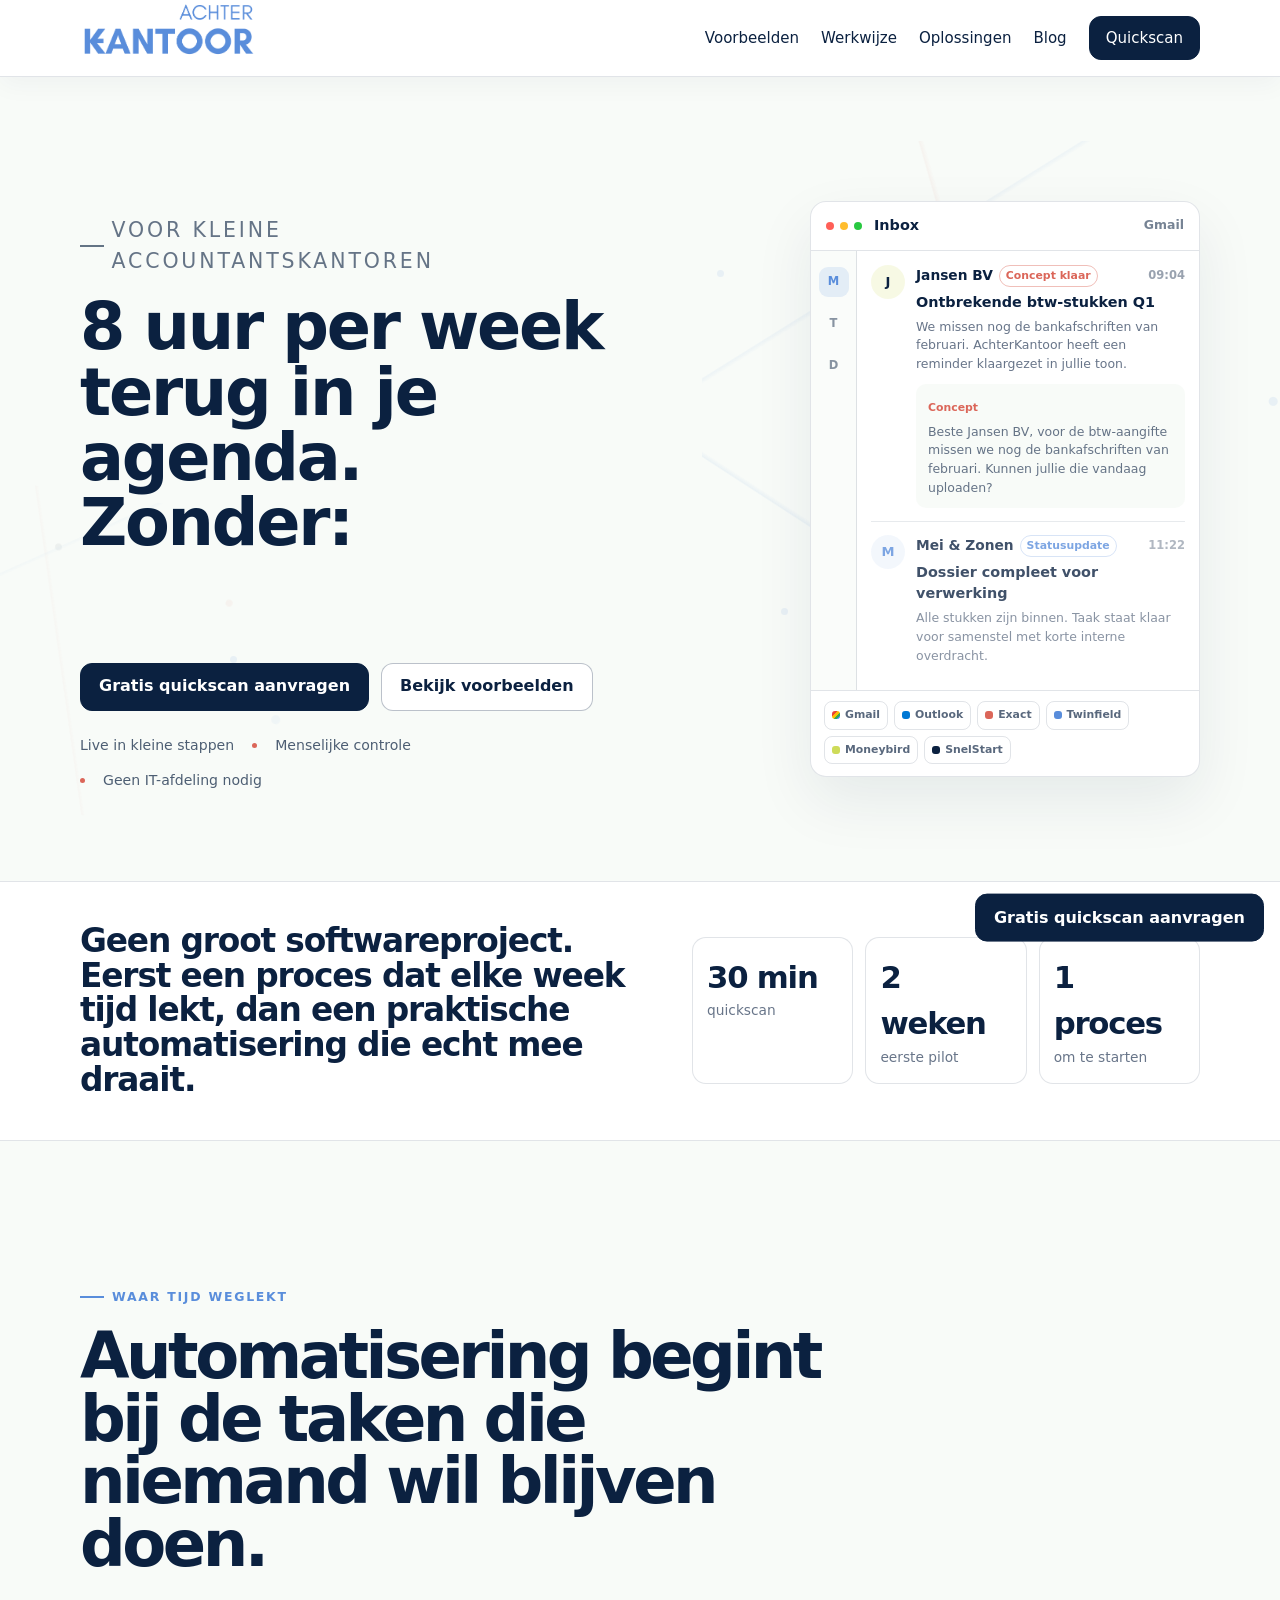
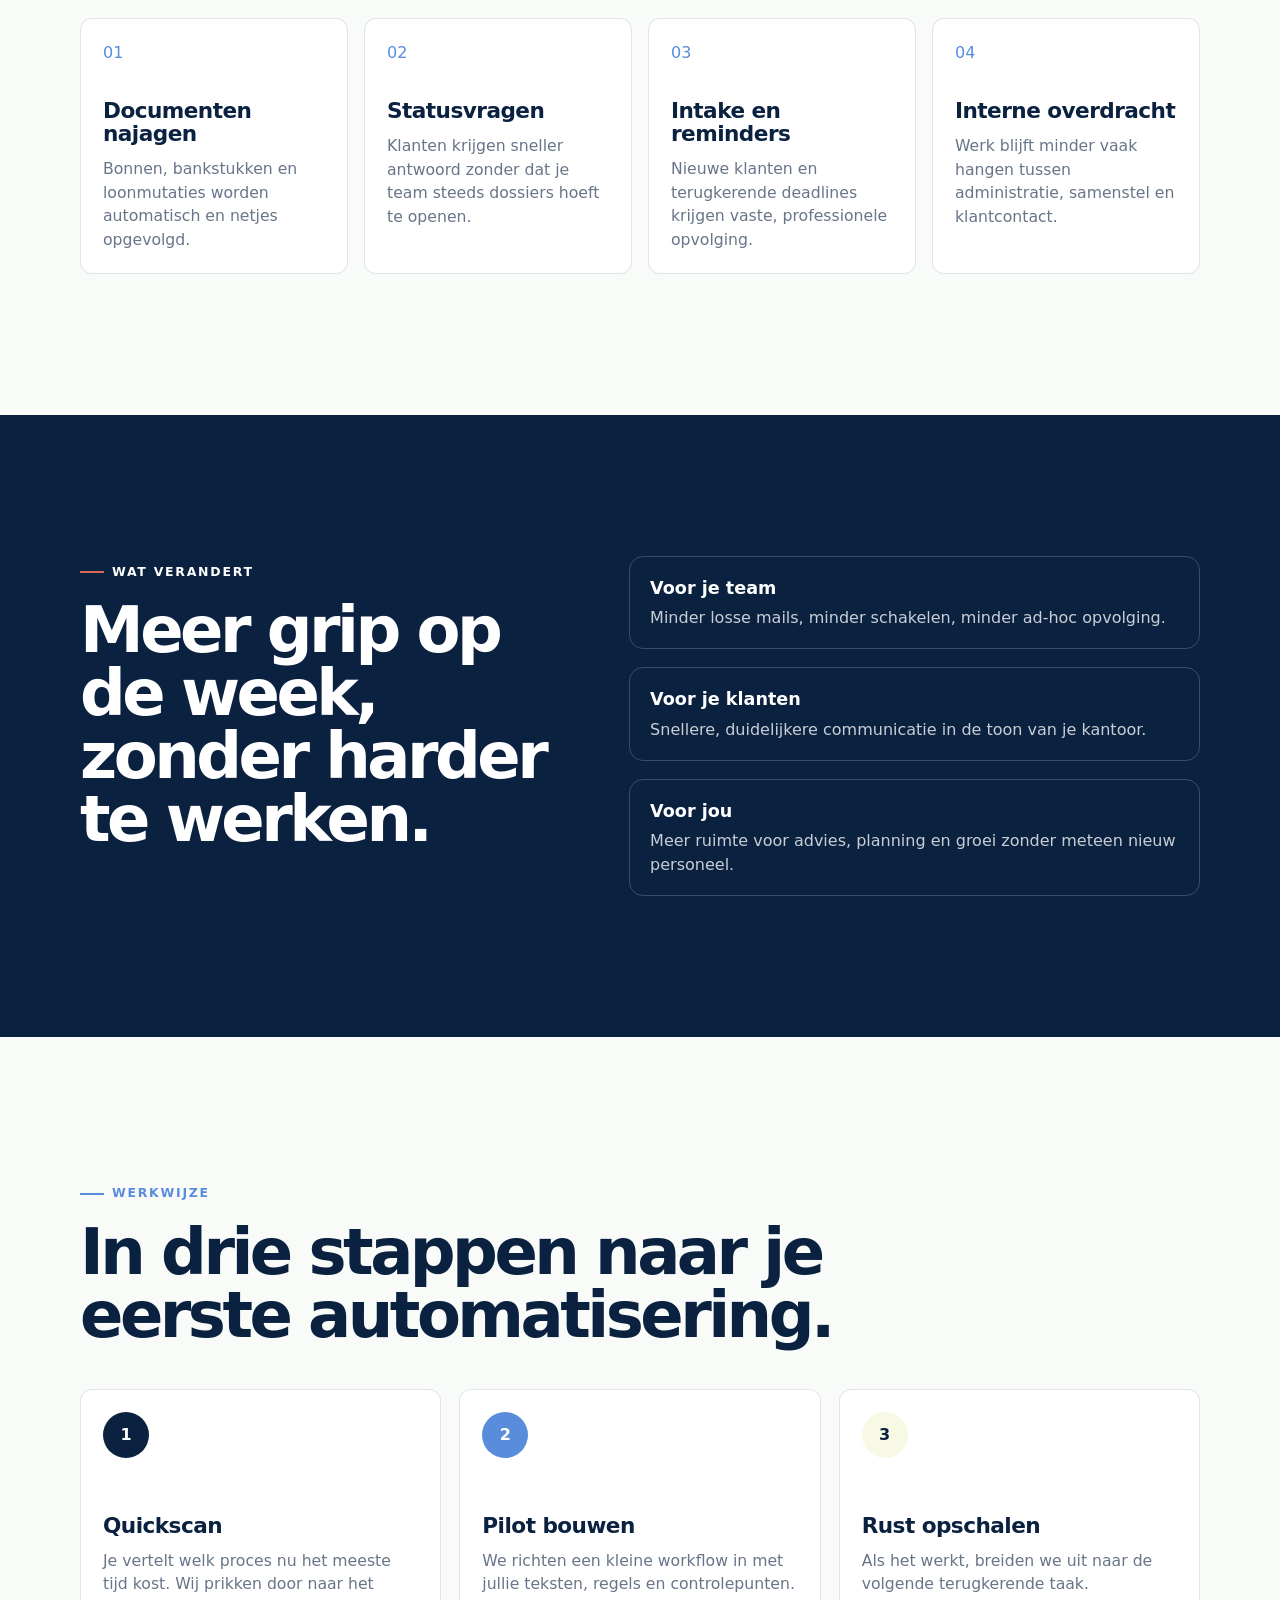
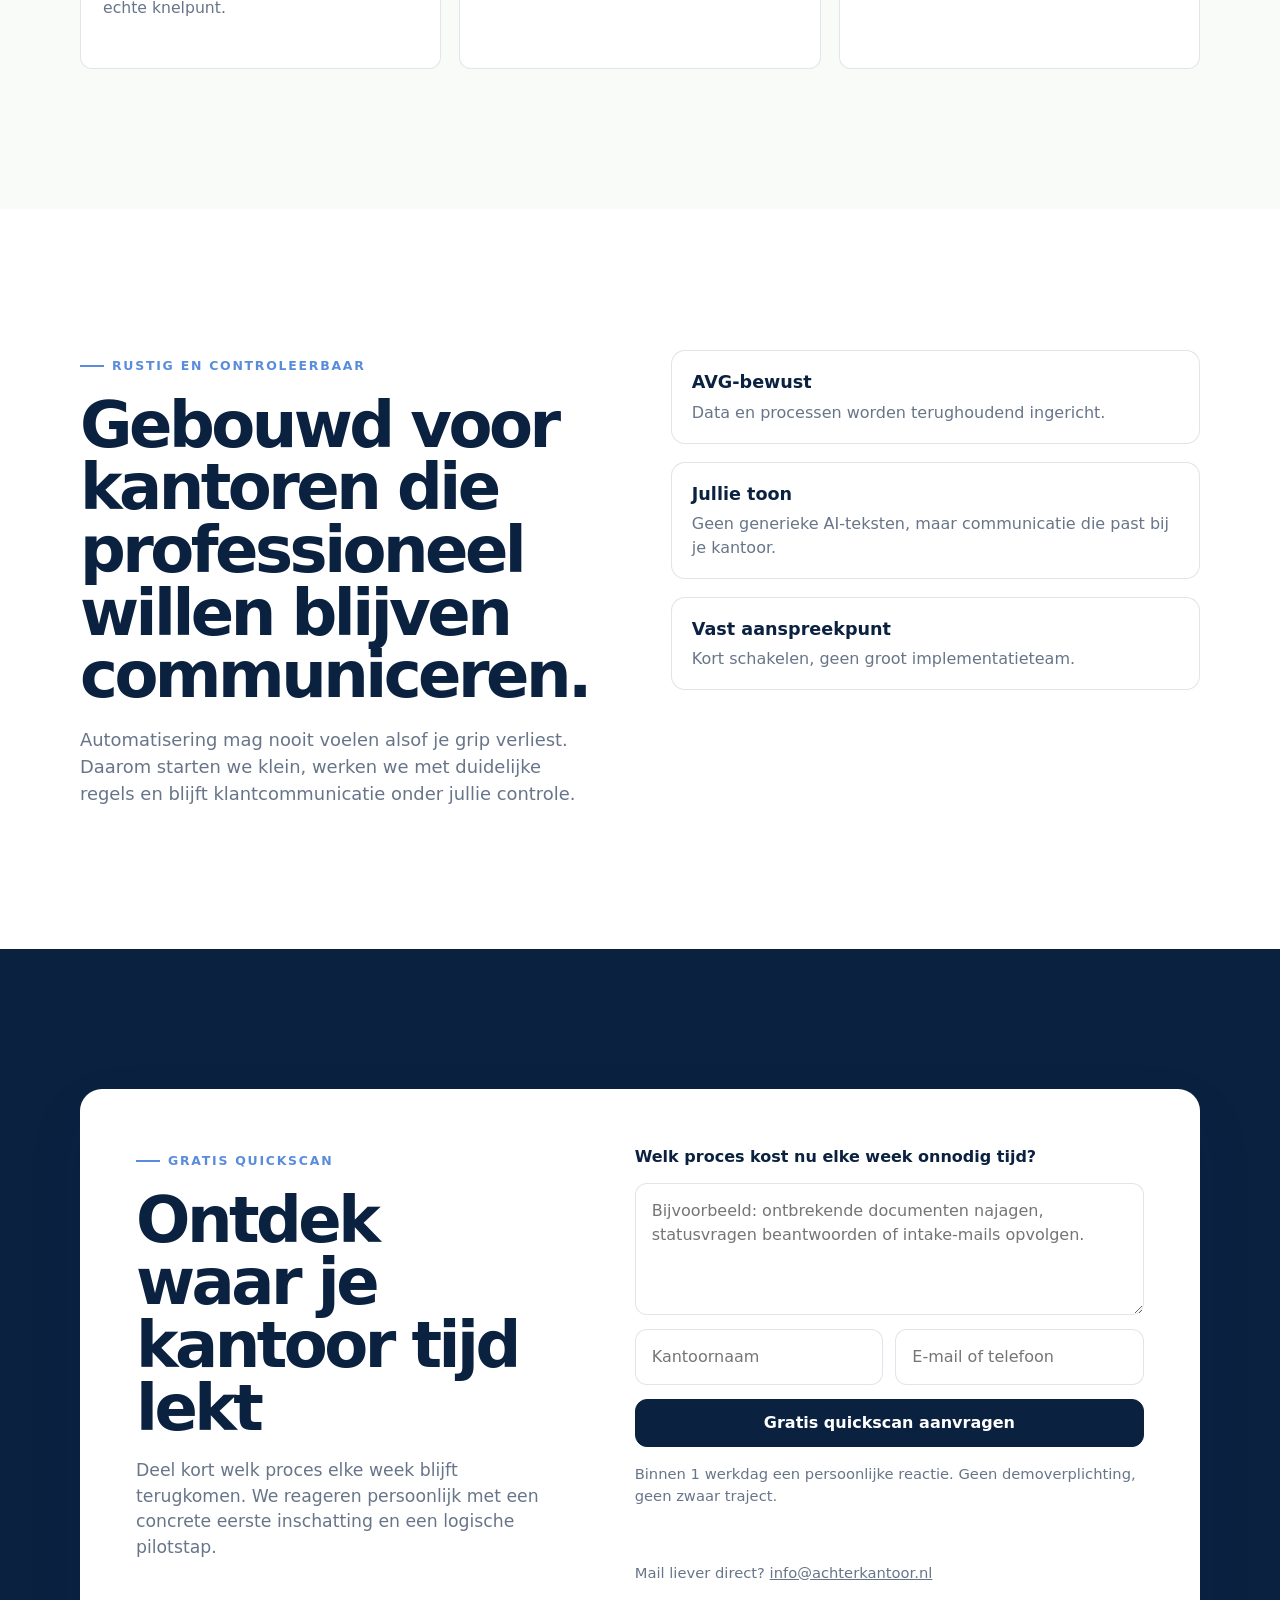
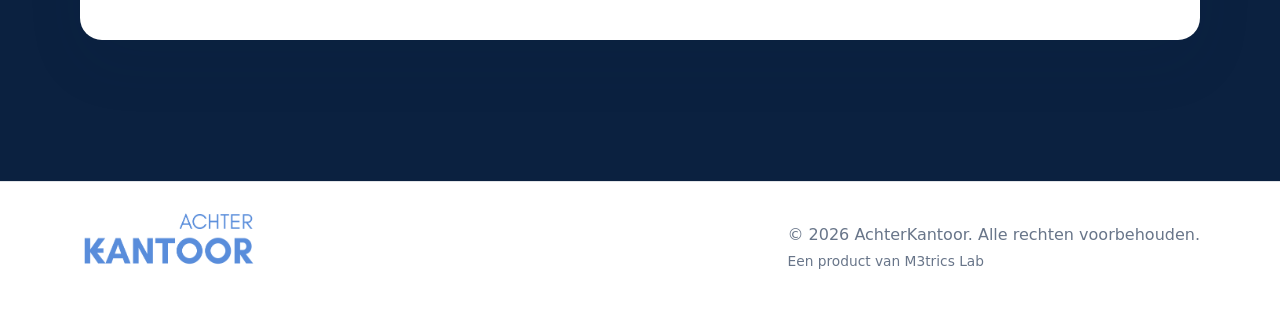
==== commit ea9ff8ec: "Merge pull request #3 from MiaaaBot/feature/vaste-oplossingen-rollout Refine vaste oplossingen sales" ====
--- a/index.html
+++ b/index.html
@@ -92,7 +92,7 @@
     <nav class="site-nav" aria-label="Hoofdnavigatie">
         <div class="container nav-inner">
             <a href="/" class="logo" aria-label="AchterKantoor home">
-                <img src="/branding/logo-canva-wordmark.svg" alt="AchterKantoor" class="logo-img">
+                <img src="/branding/logo-nav-user.png" alt="AchterKantoor" class="logo-img">
             </a>
             <button class="nav-toggle" type="button" aria-label="Open navigatie" aria-expanded="false">Menu</button>
             <div class="nav-links" id="navLinks">
@@ -107,11 +107,30 @@
 
     <main>
         <header class="hero">
+            <div class="neural-bg" aria-hidden="true">
+                <span></span>
+                <span></span>
+                <span></span>
+                <span></span>
+                <span></span>
+                <span></span>
+            </div>
             <div class="container hero-grid">
                 <div class="hero-copy reveal">
                     <p class="eyebrow">Voor kleine accountantskantoren</p>
-                    <h1>8 uur per week terug in je agenda. Zonder extra personeel.</h1>
-                    <p class="hero-lead">AchterKantoor neemt het terugkerende opvolgwerk uit je kantoorproces: documenten najagen, reminders sturen, statusvragen beantwoorden en overdrachten strak houden.</p>
+                    <h1>
+                        8 uur per week terug in je agenda.
+                        <span class="headline-switch" aria-label="Zonder extra personeel, technische kennis, langdurende setup of generieke AI teksten">
+                            <span>Zonder:</span>
+                            <span class="rotating-words" aria-hidden="true">
+                                <span>extra personeel</span>
+                                <span>technische kennis</span>
+                                <span>langdurende setup</span>
+                                <span>generieke AI teksten</span>
+                            </span>
+                        </span>
+                    </h1>
+                    <!-- <p class="hero-lead">AchterKantoor neemt het terugkerende opvolgwerk uit je kantoorproces: documenten najagen, reminders sturen, statusvragen beantwoorden en overdrachten strak houden.</p> -->
                     <div class="hero-actions">
                         <a href="#contact" class="btn">Gratis quickscan aanvragen</a>
                         <a href="#voorbeelden" class="btn btn-secondary">Bekijk voorbeelden</a>
@@ -123,37 +142,56 @@
                     </div>
                 </div>
 
-                <div class="workflow-panel reveal" aria-label="Voorbeeld van geautomatiseerd opvolgwerk">
-                    <div class="panel-top">
-                        <span class="panel-kicker">Vandaag in je kantoor</span>
-                        <span class="panel-status">4 taken afgerond</span>
-                    </div>
-                    <div class="workflow-list">
-                        <div class="workflow-item done">
-                            <span class="workflow-icon">01</span>
-                            <div>
-                                <strong>BTW-documenten opgevraagd</strong>
-                                <p>Jansen BV kreeg automatisch een nette reminder.</p>
-                            </div>
+                <div class="workflow-panel mail-panel reveal" aria-label="Voorbeeld van inbox automatisering">
+                    <div class="mail-window-top">
+                        <div class="window-dots" aria-hidden="true"><span></span><span></span><span></span></div>
+                        <strong>Inbox</strong>
+                        <span class="mail-client">Gmail</span>
+                    </div>
+                    <div class="mail-window-body">
+                        <aside class="mail-sidebar" aria-hidden="true">
+                            <span class="mail-tool active">M</span>
+                            <span class="mail-tool">T</span>
+                            <span class="mail-tool">D</span>
+                        </aside>
+                        <div class="mail-thread">
+                            <article class="mail-message active">
+                                <span class="mail-avatar">J</span>
+                                <div class="mail-content">
+                                    <div class="mail-row">
+                                        <strong>Jansen BV</strong>
+                                        <span class="mail-label">Concept klaar</span>
+                                        <time>09:04</time>
+                                    </div>
+                                    <h3>Ontbrekende btw-stukken Q1</h3>
+                                    <p>We missen nog de bankafschriften van februari. AchterKantoor heeft een reminder klaargezet in jullie toon.</p>
+                                    <div class="draft-preview">
+                                        <span>Concept</span>
+                                        <p>Beste Jansen BV, voor de btw-aangifte missen we nog de bankafschriften van februari. Kunnen jullie die vandaag uploaden?</p>
+                                    </div>
+                                </div>
+                            </article>
+                            <article class="mail-message muted">
+                                <span class="mail-avatar soft">M</span>
+                                <div class="mail-content">
+                                    <div class="mail-row">
+                                        <strong>Mei &amp; Zonen</strong>
+                                        <span class="mail-label soft">Statusupdate</span>
+                                        <time>11:22</time>
+                                    </div>
+                                    <h3>Dossier compleet voor verwerking</h3>
+                                    <p>Alle stukken zijn binnen. Taak staat klaar voor samenstel met korte interne overdracht.</p>
+                                </div>
+                            </article>
                         </div>
-                        <div class="workflow-item done">
-                            <span class="workflow-icon">02</span>
-                            <div>
-                                <strong>Statusvraag beantwoord</strong>
-                                <p>De klant ziet dat alles binnen is. Je team blijft doorwerken.</p>
-                            </div>
-                        </div>
-                        <div class="workflow-item active">
-                            <span class="workflow-icon">03</span>
-                            <div>
-                                <strong>Tweede opvolging klaar</strong>
-                                <p>Concept staat klaar in jullie toon. Versturen na akkoord.</p>
-                            </div>
-                        </div>
-                    </div>
-                    <div class="panel-footer">
-                        <span>Teamtijd bespaard</span>
-                        <strong>8 u / week</strong>
+                    </div>
+                    <div class="tool-strip" aria-label="Voorbeelden van tools rondom het proces">
+                        <span class="tool-badge gmail">Gmail</span>
+                        <span class="tool-badge outlook">Outlook</span>
+                        <span class="tool-badge exact">Exact</span>
+                        <span class="tool-badge twinfield">Twinfield</span>
+                        <span class="tool-badge moneybird">Moneybird</span>
+                        <span class="tool-badge snelstart">SnelStart</span>
                     </div>
                 </div>
             </div>
@@ -304,7 +342,7 @@
     <footer>
         <div class="container footer-inner">
             <a href="/" class="logo">
-                <img src="/branding/logo-canva-wordmark.svg" alt="AchterKantoor" class="logo-img">
+                <img src="/branding/logo-nav-user.png" alt="AchterKantoor" class="logo-img">
             </a>
             <div>
                 <p>&copy; 2026 AchterKantoor. Alle rechten voorbehouden.</p>
--- a/assets/site.css
+++ b/assets/site.css
@@ -1,19 +1,22 @@
 :root {
     --bg: #f8fbf8;
-    --paper: #fffdf7;
-    --text: #332f2f;
-    --muted: #6f6664;
-    --charcoal: #5c5352;
-    --primary: #598ddb;
-    --primary-dark: #3f74c4;
-    --coral: #db6659;
-    --coral-dark: #bf4d42;
+    --paper: #ffffff;
+    --text: #0b2140;
+    --muted: rgba(11, 33, 64, 0.62);
+    --charcoal: #0b2140;
+    --heading: #0b2140;
+    --primary: #0b2140;
+    --primary-dark: #081a36;
+    --coral: #DB6659;
+    --coral-dark: #c65246;
     --blue: #598ddb;
-    --lime: #cedb59;
-    --rose: #996f6b;
-    --border: rgba(92, 83, 82, 0.18);
-    --shadow: 12px 12px 0 rgba(92, 83, 82, 0.10);
-    --radius: 18px;
+    --blue-soft: rgba(89, 141, 219, 0.09);
+    --coral-soft: rgba(219, 102, 89, 0.09);
+    --lime: #CEDB59;
+    --lime-soft: rgba(206, 219, 89, 0.16);
+    --border: rgba(11, 33, 64, 0.12);
+    --shadow: 0 24px 60px rgba(11, 33, 64, 0.08);
+    --radius: 12px;
 }
 
 * {
@@ -34,17 +37,15 @@
     -webkit-font-smoothing: antialiased;
 }
 
+h1,
+h2,
+h3,
+h4 {
+    color: var(--heading);
+}
+
 body::before {
-    content: "";
-    position: fixed;
-    inset: 0;
-    pointer-events: none;
-    background:
-        linear-gradient(90deg, rgba(92, 83, 82, 0.045) 1px, transparent 1px),
-        linear-gradient(rgba(92, 83, 82, 0.045) 1px, transparent 1px);
-    background-size: 56px 56px;
-    mask-image: linear-gradient(to bottom, #000 0%, transparent 72%);
-    z-index: -1;
+    content: none;
 }
 
 a {
@@ -66,9 +67,9 @@
     position: sticky;
     top: 0;
     z-index: 50;
-    background: rgba(248, 251, 248, 0.88);
+    background: #ffffff;
     border-bottom: 1px solid var(--border);
-    backdrop-filter: blur(16px);
+    box-shadow: 0 8px 24px rgba(11, 33, 64, 0.04);
 }
 
 .nav-inner,
@@ -85,7 +86,7 @@
     align-items: center;
     color: var(--charcoal);
     font-size: 1.02rem;
-    font-weight: 800;
+    font-weight: 600;
     letter-spacing: 0.08em;
     text-decoration: none;
     text-transform: uppercase;
@@ -93,7 +94,7 @@
 
 .logo-img {
     display: block;
-    width: clamp(182px, 18vw, 246px);
+    width: clamp(148px, 14vw, 188px);
     height: auto;
 }
 
@@ -108,9 +109,9 @@
     height: 34px;
     border: 2px solid var(--charcoal);
     border-radius: 50%;
-    background: var(--lime);
+    background: var(--lime-soft);
     color: var(--charcoal);
-    font-weight: 900;
+    font-weight: 700;
     letter-spacing: 0;
 }
 
@@ -124,47 +125,128 @@
 nav a.cta-link {
     color: var(--charcoal);
     font-size: 0.94rem;
-    font-weight: 700;
+    font-weight: 500;
     text-decoration: none;
 }
 
 .nav-links a:hover,
 nav a.cta-link:hover {
-    color: var(--primary);
+    color: var(--blue);
 }
 
 .nav-links .nav-cta {
     border: 1px solid var(--charcoal);
-    border-radius: 999px;
+    border-radius: 12px;
     padding: 10px 16px;
-    background: var(--paper);
+    background: var(--charcoal);
+    color: #fff;
 }
 
 .nav-toggle {
     display: none;
     border: 1px solid var(--charcoal);
-    border-radius: 999px;
+    border-radius: 12px;
     background: var(--paper);
     color: var(--charcoal);
     cursor: pointer;
     font: inherit;
-    font-weight: 800;
+    font-weight: 500;
     padding: 9px 14px;
 }
 
 .hero {
-    padding: clamp(64px, 9vw, 116px) 0 clamp(52px, 8vw, 96px);
+    position: relative;
+    overflow: hidden;
+    padding: clamp(64px, 9vw, 110px) 0 clamp(52px, 8vw, 90px);
+}
+
+.neural-bg {
+    position: absolute;
+    inset: 0;
+    overflow: hidden;
+    pointer-events: none;
+    opacity: 0.48;
+}
+
+.neural-bg::before,
+.neural-bg::after {
+    content: "";
+    position: absolute;
+    inset: 8% -8% auto auto;
+    width: min(680px, 62vw);
+    height: min(420px, 48vw);
+    background:
+        linear-gradient(33deg, transparent 12%, rgba(89, 141, 219, 0.16) 12.2%, transparent 12.8%),
+        linear-gradient(148deg, transparent 28%, rgba(89, 141, 219, 0.13) 28.2%, transparent 28.8%),
+        linear-gradient(74deg, transparent 42%, rgba(219, 102, 89, 0.1) 42.2%, transparent 42.8%),
+        radial-gradient(circle at 18% 36%, rgba(89, 141, 219, 0.28) 0 4px, transparent 5px),
+        radial-gradient(circle at 38% 18%, rgba(11, 33, 64, 0.18) 0 3px, transparent 4px),
+        radial-gradient(circle at 52% 54%, rgba(89, 141, 219, 0.24) 0 4px, transparent 5px),
+        radial-gradient(circle at 72% 28%, rgba(219, 102, 89, 0.22) 0 3px, transparent 4px),
+        radial-gradient(circle at 84% 62%, rgba(89, 141, 219, 0.2) 0 4px, transparent 5px);
+    filter: blur(0.1px);
+    transform: translate3d(0, 0, 0);
+    animation: neuralDrift 14s ease-in-out infinite alternate;
+}
+
+.neural-bg::after {
+    inset: auto auto 8% -12%;
+    width: min(520px, 48vw);
+    height: min(320px, 34vw);
+    opacity: 0.55;
+    transform: rotate(8deg);
+    animation-duration: 18s;
+    animation-direction: alternate-reverse;
+}
+
+.neural-bg span {
+    position: absolute;
+    width: 7px;
+    height: 7px;
+    border-radius: 50%;
+    background: rgba(89, 141, 219, 0.2);
+    box-shadow: 0 0 22px rgba(89, 141, 219, 0.22);
+    animation: neuralPulse 4.5s ease-in-out infinite;
+}
+
+.neural-bg span:nth-child(1) { left: 56%; top: 24%; animation-delay: -0.8s; }
+.neural-bg span:nth-child(2) { left: 70%; top: 17%; animation-delay: -2.1s; }
+.neural-bg span:nth-child(3) { left: 83%; top: 34%; animation-delay: -1.4s; }
+.neural-bg span:nth-child(4) { left: 61%; top: 66%; animation-delay: -3.2s; }
+.neural-bg span:nth-child(5) { left: 77%; top: 72%; animation-delay: -0.2s; background: rgba(219, 102, 89, 0.18); }
+.neural-bg span:nth-child(6) { left: 18%; top: 72%; animation-delay: -2.7s; }
+
+@keyframes neuralDrift {
+    from {
+        transform: translate3d(-10px, -6px, 0) scale(1);
+    }
+    to {
+        transform: translate3d(14px, 10px, 0) scale(1.03);
+    }
+}
+
+@keyframes neuralPulse {
+    0%, 100% {
+        opacity: 0.35;
+        transform: scale(0.9);
+    }
+    50% {
+        opacity: 0.72;
+        transform: scale(1.2);
+    }
 }
 
 .hero-grid {
-    display: grid;
-    grid-template-columns: minmax(0, 1.05fr) minmax(340px, 0.95fr);
+    position: relative;
+    z-index: 1;
+    display: grid;
+    grid-template-columns: minmax(0, 1fr) minmax(0, 1fr);
     gap: clamp(36px, 6vw, 72px);
     align-items: center;
 }
 
 .hero-copy {
-    max-width: 720px;
+    max-width: 620px;
 }
 
 .eyebrow {
@@ -172,9 +254,9 @@
     align-items: center;
     gap: 8px;
     margin-bottom: 18px;
-    color: var(--primary);
+    color: var(--blue);
     font-size: 0.78rem;
-    font-weight: 900;
+    font-weight: 600;
     letter-spacing: 0.14em;
     text-transform: uppercase;
 }
@@ -188,11 +270,66 @@
 
 .hero h1 {
     max-width: 760px;
-    color: var(--charcoal);
-    font-size: clamp(3.05rem, 8vw, 6.7rem);
-    font-weight: 900;
-    letter-spacing: -0.065em;
-    line-height: 0.91;
+    color: var(--heading);
+    font-size: clamp(2.45rem, 5.1vw, 4.9rem);
+    font-weight: 700;
+    letter-spacing: -0.035em;
+    line-height: 1;
+}
+
+.headline-switch {
+    display: flex;
+    flex-wrap: wrap;
+    align-items: baseline;
+    column-gap: 0.24em;
+    row-gap: 0.04em;
+}
+
+.rotating-words {
+    position: relative;
+    display: inline-grid;
+    min-width: min(100%, 11.8em);
+    height: 1.08em;
+    overflow: hidden;
+    color: var(--blue);
+    vertical-align: bottom;
+}
+
+.rotating-words span {
+    grid-area: 1 / 1;
+    opacity: 0;
+    transform: translateY(0.76em);
+    animation: rotateHeadlineWord 12s cubic-bezier(0.65, 0, 0.35, 1) infinite;
+    white-space: nowrap;
+}
+
+.rotating-words span:nth-child(2) {
+    animation-delay: 3s;
+}
+
+.rotating-words span:nth-child(3) {
+    animation-delay: 6s;
+}
+
+.rotating-words span:nth-child(4) {
+    animation-delay: 9s;
+}
+
+@keyframes rotateHeadlineWord {
+    0% {
+        opacity: 0;
+        transform: translateY(0.76em);
+    }
+    7%,
+    23% {
+        opacity: 1;
+        transform: translateY(0);
+    }
+    30%,
+    100% {
+        opacity: 0;
+        transform: translateY(-0.76em);
+    }
 }
 
 .hero-lead,
@@ -200,6 +337,7 @@
     max-width: 610px;
     margin-top: 28px;
     color: var(--muted);
+    font-weight: 400;
     font-size: clamp(1.05rem, 1.7vw, 1.28rem);
 }
 
@@ -216,80 +354,373 @@
     display: inline-flex;
     align-items: center;
     justify-content: center;
-    min-height: 52px;
-    border: 2px solid var(--charcoal);
-    border-radius: 999px;
+    min-height: 48px;
+    border: 1px solid var(--charcoal);
+    border-radius: 12px;
     cursor: pointer;
     font: inherit;
-    font-weight: 900;
-    line-height: 1.1;
-    padding: 15px 24px;
+    font-weight: 620;
+    line-height: 1.05;
+    padding: 13px 18px;
     text-align: center;
     text-decoration: none;
-    transition: transform 0.18s ease, box-shadow 0.18s ease, background 0.18s ease;
+    transition: background 0.18s ease, color 0.18s ease, border-color 0.18s ease;
 }
 
 .btn {
     background: var(--primary);
     color: #fff;
-    box-shadow: 5px 5px 0 var(--charcoal);
+    border-color: var(--primary);
 }
 
 .btn:hover {
-    background: var(--primary-dark);
-    transform: translate(2px, 2px);
-    box-shadow: 3px 3px 0 var(--charcoal);
+    background: var(--blue);
+    border-color: var(--blue);
 }
 
 .btn-secondary,
 .btn-ghost {
-    background: var(--paper);
+    background: #fff;
     color: var(--charcoal);
-    box-shadow: none;
+    border-color: rgba(11, 33, 64, 0.28);
 }
 
 .btn-secondary:hover,
 .btn-ghost:hover {
-    background: var(--lime);
-    color: var(--charcoal);
+    background: var(--coral);
+    border-color: var(--coral);
+    color: #fff;
 }
 
 .hero-proof {
     display: flex;
     flex-wrap: wrap;
-    gap: 9px;
-    margin-top: 26px;
+    gap: 14px 18px;
+    margin-top: 24px;
 }
 
 .hero-proof span {
+    display: inline-flex;
+    align-items: center;
+    gap: 18px;
+    color: rgba(11, 33, 64, 0.72);
+    font-size: 0.88rem;
+    font-weight: 500;
+    padding: 0;
+}
+
+.hero-proof span + span::before {
+    content: "";
+    width: 5px;
+    height: 5px;
+    border-radius: 50%;
+    background: var(--coral);
+}
+
+.solutions-hero {
+    padding-top: 48px;
+}
+
+.solutions-hero-inner {
+    display: grid;
+    grid-template-columns: minmax(0, 1.1fr) minmax(280px, 0.9fr);
+    gap: clamp(28px, 6vw, 72px);
+    align-items: center;
+}
+
+.solutions-hero-copy .lead {
+    max-width: 640px;
+}
+
+.solutions-hero-panel {
+    justify-self: end;
+    width: min(100%, 380px);
+}
+
+.dashboard-mini {
     border: 1px solid var(--border);
-    border-radius: 999px;
-    background: rgba(255, 253, 247, 0.78);
-    color: var(--charcoal);
-    font-size: 0.88rem;
-    font-weight: 800;
-    padding: 8px 12px;
+    border-radius: 22px;
+    background: linear-gradient(180deg, #ffffff 0%, rgba(248, 251, 248, 0.92) 100%);
+    box-shadow: var(--shadow);
+    padding: 28px;
+}
+
+.dashboard-mini strong {
+    color: var(--heading);
+    font-size: 1rem;
+    font-weight: 650;
+}
+
+.dashboard-mini ul {
+    display: grid;
+    gap: 12px;
+    list-style: none;
+    margin-top: 18px;
+}
+
+.dashboard-mini li {
+    display: flex;
+    align-items: center;
+    justify-content: space-between;
+    gap: 12px;
+    border: 1px solid var(--border);
+    border-radius: 14px;
+    background: var(--paper);
+    padding: 14px 16px;
+    color: var(--heading);
+    font-size: 0.92rem;
+    font-weight: 560;
+}
+
+.dashboard-mini li span {
+    color: var(--blue);
+    font-size: 0.8rem;
+    font-weight: 700;
 }
 
 .workflow-panel {
     position: relative;
     overflow: hidden;
-    border: 2px solid var(--charcoal);
-    border-radius: 28px;
-    background: var(--paper);
+    border: 1px solid var(--border);
+    border-radius: 22px;
+    background: #ffffff;
     box-shadow: var(--shadow);
 }
 
 .workflow-panel::before {
+    content: none;
+}
+
+.mail-panel {
+    border-radius: 16px;
+    justify-self: end;
+    width: min(100%, 390px);
+}
+
+.mail-window-top {
+    display: grid;
+    grid-template-columns: auto 1fr auto;
+    align-items: center;
+    gap: 12px;
+    border-bottom: 1px solid var(--border);
+    padding: 13px 15px;
+}
+
+.window-dots {
+    display: inline-flex;
+    gap: 6px;
+}
+
+.window-dots span {
+    width: 8px;
+    height: 8px;
+    border-radius: 50%;
+}
+
+.window-dots span:nth-child(1) { background: #ff5f57; }
+.window-dots span:nth-child(2) { background: #ffbd2e; }
+.window-dots span:nth-child(3) { background: #28c840; }
+
+.mail-window-top strong {
+    color: var(--heading);
+    font-size: 0.9rem;
+    font-weight: 620;
+}
+
+.mail-client {
+    color: rgba(11, 33, 64, 0.56);
+    font-size: 0.78rem;
+    font-weight: 620;
+}
+
+.mail-window-body {
+    display: grid;
+    grid-template-columns: 46px 1fr;
+}
+
+.mail-sidebar {
+    display: grid;
+    align-content: start;
+    justify-items: center;
+    gap: 12px;
+    border-right: 1px solid var(--border);
+    background: rgba(248, 251, 248, 0.74);
+    padding: 16px 0;
+}
+
+.mail-tool {
+    display: inline-grid;
+    place-items: center;
+    width: 30px;
+    height: 30px;
+    border-radius: 9px;
+    color: rgba(11, 33, 64, 0.48);
+    font-size: 0.72rem;
+    font-weight: 650;
+}
+
+.mail-tool.active {
+    background: rgba(89, 141, 219, 0.14);
+    color: var(--blue);
+}
+
+.mail-thread {
+    display: grid;
+    padding: 14px 14px 12px;
+}
+
+.mail-message {
+    display: grid;
+    grid-template-columns: 34px 1fr;
+    gap: 11px;
+    padding: 13px 0;
+}
+
+.mail-message + .mail-message {
+    border-top: 1px solid var(--border);
+}
+
+.mail-message.active {
+    padding-top: 0;
+}
+
+.mail-message.muted {
+    opacity: 0.78;
+}
+
+.mail-avatar {
+    display: inline-grid;
+    place-items: center;
+    width: 34px;
+    height: 34px;
+    border-radius: 50%;
+    background: var(--lime-soft);
+    color: var(--charcoal);
+    font-size: 0.82rem;
+    font-weight: 650;
+}
+
+.mail-avatar.soft {
+    background: var(--blue-soft);
+    color: var(--blue);
+}
+
+.mail-content {
+    min-width: 0;
+}
+
+.mail-row {
+    display: flex;
+    flex-wrap: wrap;
+    align-items: center;
+    gap: 6px;
+}
+
+.mail-row strong {
+    color: var(--heading);
+    font-size: 0.86rem;
+    font-weight: 650;
+}
+
+.mail-row time {
+    margin-left: auto;
+    color: rgba(11, 33, 64, 0.42);
+    font-size: 0.72rem;
+    font-weight: 560;
+}
+
+.mail-label {
+    border: 1px solid rgba(219, 102, 89, 0.42);
+    border-radius: 999px;
+    color: var(--coral);
+    font-size: 0.68rem;
+    font-weight: 620;
+    padding: 2px 6px;
+}
+
+.mail-label.soft {
+    border-color: rgba(89, 141, 219, 0.3);
+    color: var(--blue);
+}
+
+.mail-message h3 {
+    margin-top: 5px;
+    color: var(--heading);
+    font-size: 0.9rem;
+    font-weight: 620;
+}
+
+.mail-message p {
+    margin-top: 4px;
+    color: var(--muted);
+    font-size: 0.78rem;
+}
+
+.draft-preview {
+    margin-top: 10px;
+    border-radius: 10px;
+    background: rgba(248, 251, 248, 0.96);
+    padding: 10px 12px;
+    animation: draftGlow 4.8s ease-in-out infinite;
+}
+
+.draft-preview span {
+    color: var(--coral);
+    font-size: 0.68rem;
+    font-weight: 650;
+}
+
+.draft-preview p {
+    margin-top: 5px;
+}
+
+.tool-strip {
+    display: flex;
+    flex-wrap: wrap;
+    gap: 6px;
+    border-top: 1px solid var(--border);
+    padding: 10px 13px 12px;
+}
+
+.tool-badge {
+    display: inline-flex;
+    align-items: center;
+    gap: 5px;
+    min-height: 26px;
+    border: 1px solid var(--border);
+    border-radius: 8px;
+    color: rgba(11, 33, 64, 0.68);
+    font-size: 0.68rem;
+    font-weight: 560;
+    padding: 5px 7px;
+}
+
+.tool-badge::before {
     content: "";
-    position: absolute;
-    width: 220px;
-    height: 220px;
-    right: -80px;
-    top: -80px;
-    border-radius: 50%;
-    background: var(--lime);
-    opacity: 0.58;
+    width: 8px;
+    height: 8px;
+    border-radius: 3px;
+    background: var(--blue);
+}
+
+.tool-badge.gmail::before {
+    background: linear-gradient(135deg, #ea4335 0 34%, #fbbc04 34% 58%, #34a853 58% 78%, #4285f4 78%);
+}
+
+.tool-badge.outlook::before { background: #0078d4; }
+.tool-badge.exact::before { background: var(--coral); }
+.tool-badge.twinfield::before { background: var(--blue); }
+.tool-badge.moneybird::before { background: var(--lime); }
+.tool-badge.snelstart::before { background: var(--charcoal); }
+
+@keyframes draftGlow {
+    0%,
+    100% {
+        box-shadow: inset 0 0 0 1px rgba(89, 141, 219, 0);
+    }
+    50% {
+        box-shadow: inset 0 0 0 1px rgba(89, 141, 219, 0.22);
+    }
 }
 
 .panel-top,
@@ -303,23 +734,23 @@
 }
 
 .panel-top {
-    border-bottom: 2px solid var(--charcoal);
+    border-bottom: 1px solid var(--border);
 }
 
 .panel-kicker {
-    color: var(--charcoal);
+    color: var(--heading);
     font-size: 0.76rem;
-    font-weight: 900;
+    font-weight: 600;
     letter-spacing: 0.11em;
     text-transform: uppercase;
 }
 
 .panel-status {
-    border-radius: 999px;
-    background: var(--blue);
+    border-radius: 10px;
+    background: var(--coral);
     color: #fff;
     font-size: 0.82rem;
-    font-weight: 900;
+    font-weight: 620;
     padding: 8px 11px;
 }
 
@@ -335,15 +766,20 @@
     grid-template-columns: 48px 1fr;
     gap: 14px;
     align-items: start;
-    border: 1px solid var(--border);
-    border-radius: 16px;
-    background: #fff;
+    border: 0;
+    border-radius: 0;
+    background: transparent;
+    padding: 14px 0;
+}
+
+.workflow-item + .workflow-item {
+    border-top: 1px solid var(--border);
+}
+
+.workflow-item.active {
+    border-radius: 14px;
+    background: var(--blue-soft);
     padding: 16px;
-}
-
-.workflow-item.active {
-    border-color: var(--charcoal);
-    background: #fff8f2;
 }
 
 .workflow-icon {
@@ -352,38 +788,41 @@
     width: 42px;
     height: 42px;
     border-radius: 50%;
-    background: var(--blue);
-    color: #fff;
+    background: var(--paper);
+    color: var(--charcoal);
     font-size: 0.82rem;
-    font-weight: 900;
+    font-weight: 600;
 }
 
 .workflow-item.done .workflow-icon {
-    background: var(--lime);
+    background: var(--lime-soft);
     color: var(--charcoal);
 }
 
 .workflow-item strong {
     display: block;
-    color: var(--charcoal);
+    color: var(--heading);
     font-size: 1rem;
     line-height: 1.25;
+    font-weight: 620;
 }
 
 .workflow-item p {
     margin-top: 4px;
     color: var(--muted);
+    font-weight: 400;
     font-size: 0.92rem;
 }
 
 .panel-footer {
-    border-top: 2px solid var(--charcoal);
+    border-top: 1px solid var(--border);
     background: var(--primary);
     color: #fff;
 }
 
 .panel-footer span {
-    font-weight: 800;
+    opacity: 0.9;
+    font-weight: 700;
 }
 
 .panel-footer strong {
@@ -392,9 +831,9 @@
 }
 
 .intro-band {
-    border-block: 2px solid var(--charcoal);
-    background: var(--lime);
-    padding: 28px 0;
+    border-block: 1px solid var(--border);
+    background: #ffffff;
+    padding: 42px 0;
 }
 
 .intro-grid {
@@ -405,9 +844,9 @@
 }
 
 .intro-statement {
-    color: var(--charcoal);
+    color: var(--heading);
     font-size: clamp(1.3rem, 2.7vw, 2.05rem);
-    font-weight: 900;
+    font-weight: 620;
     letter-spacing: -0.035em;
     line-height: 1.06;
 }
@@ -415,12 +854,12 @@
 .mini-metrics {
     display: grid;
     grid-template-columns: repeat(3, 1fr);
-    gap: 10px;
+    gap: 12px;
 }
 
 .mini-metrics div {
-    border: 2px solid var(--charcoal);
-    border-radius: 16px;
+    border: 1px solid var(--border);
+    border-radius: 14px;
     background: var(--paper);
     padding: 16px 14px;
 }
@@ -431,31 +870,32 @@
 }
 
 .mini-metrics strong {
-    color: var(--charcoal);
+    color: var(--heading);
     font-size: clamp(1.35rem, 2.4vw, 2rem);
     letter-spacing: -0.04em;
+    font-weight: 620;
 }
 
 .mini-metrics span {
     color: var(--muted);
     font-size: 0.86rem;
-    font-weight: 800;
+    font-weight: 500;
 }
 
 .section {
-    padding: clamp(70px, 9vw, 126px) 0;
+    padding: clamp(92px, 11vw, 152px) 0;
 }
 
 .section-heading {
     max-width: 760px;
-    margin-bottom: 34px;
+    margin-bottom: 42px;
 }
 
 .section h2,
 section h2 {
-    color: var(--charcoal);
+    color: var(--heading);
     font-size: clamp(2.25rem, 5vw, 4.7rem);
-    font-weight: 900;
+    font-weight: 680;
     letter-spacing: -0.055em;
     line-height: 0.98;
 }
@@ -465,6 +905,1055 @@
     font-size: 1.08rem;
 }
 
+.section-lead {
+    margin-top: 14px;
+    color: var(--muted);
+    font-size: 1.02rem;
+}
+
+.solutions-grid {
+    display: grid;
+    grid-template-columns: repeat(auto-fit, minmax(300px, 1fr));
+    gap: 20px;
+}
+
+.solution-card {
+    display: grid;
+    gap: 16px;
+    padding: 28px;
+    background: #fff;
+    border: 1px solid var(--border);
+    border-radius: 20px;
+    box-shadow: var(--shadow);
+}
+
+.solution-card h3,
+.demo-card h3 {
+    color: var(--heading);
+    font-size: 1.48rem;
+    letter-spacing: -0.03em;
+}
+
+.solution-card p,
+.demo-card p {
+    color: var(--muted);
+}
+
+.solution-price-row {
+    display: flex;
+    flex-wrap: wrap;
+    gap: 10px 18px;
+    color: var(--blue);
+    font-weight: 700;
+}
+
+.solution-columns {
+    display: grid;
+    grid-template-columns: repeat(2, minmax(0, 1fr));
+    gap: 16px;
+}
+
+.solution-columns strong,
+.demo-flow strong {
+    display: block;
+    margin-bottom: 10px;
+    color: var(--heading);
+    font-size: 0.96rem;
+    font-weight: 650;
+}
+
+.solution-columns ul,
+.demo-meta ul,
+.demo-flow ol {
+    display: grid;
+    gap: 8px;
+    padding-left: 18px;
+}
+
+.solution-columns li,
+.demo-meta li,
+.demo-flow li {
+    color: var(--muted);
+    font-size: 0.95rem;
+}
+
+.solution-actions {
+    display: flex;
+    flex-wrap: wrap;
+    gap: 12px;
+    align-items: center;
+    margin-top: auto;
+}
+
+.solution-actions .btn,
+.solution-actions .btn-secondary {
+    justify-content: center;
+}
+
+.demo-panels {
+    display: grid;
+    grid-template-columns: repeat(auto-fit, minmax(280px, 1fr));
+    gap: 22px;
+}
+
+.demo-card {
+    display: grid;
+    gap: 18px;
+    padding: 28px;
+    border: 1px solid rgba(255, 255, 255, 0.16);
+    border-radius: 22px;
+    background: rgba(255, 255, 255, 0.08);
+    box-shadow: 0 24px 48px rgba(0, 0, 0, 0.16);
+    transition: transform 0.25s ease, border-color 0.25s ease, background 0.25s ease;
+}
+
+.demo-card-active {
+    transform: translateY(-4px);
+    border-color: rgba(255, 255, 255, 0.34);
+    background: rgba(255, 255, 255, 0.12);
+}
+
+.demo-meta {
+    display: grid;
+    gap: 10px;
+    padding: 16px 18px;
+    border-radius: 16px;
+    background: rgba(255, 255, 255, 0.08);
+}
+
+.demo-meta span {
+    color: inherit;
+    font-size: 0.9rem;
+    font-weight: 650;
+    letter-spacing: 0.02em;
+    text-transform: uppercase;
+}
+
+.demo-flow {
+    padding-top: 6px;
+}
+
+.solution-wizard::backdrop {
+    background: rgba(11, 33, 64, 0.42);
+}
+
+.solution-wizard {
+    margin: auto;
+    border: 0;
+    border-radius: 24px;
+    background: transparent;
+    padding: 0;
+}
+
+.wizard-shell {
+    width: min(680px, calc(100vw - 24px));
+    border: 0;
+    border-radius: 24px;
+    padding: 0;
+    overflow: hidden;
+    background: var(--paper);
+    box-shadow: 0 30px 70px rgba(7, 20, 39, 0.28);
+}
+
+.wizard-header,
+.wizard-panel,
+.wizard-actions {
+    padding-left: clamp(22px, 3vw, 32px);
+    padding-right: clamp(22px, 3vw, 32px);
+}
+
+.wizard-header {
+    display: flex;
+    align-items: start;
+    justify-content: space-between;
+    gap: 20px;
+    padding-top: 28px;
+    padding-bottom: 20px;
+    border-bottom: 1px solid var(--border);
+}
+
+.wizard-close {
+    border: 0;
+    background: transparent;
+    color: var(--heading);
+    font-size: 2rem;
+    line-height: 1;
+    cursor: pointer;
+}
+
+.wizard-close:disabled,
+.wizard-actions button:disabled {
+    cursor: wait;
+    opacity: 0.68;
+}
+
+.wizard-panel {
+    display: grid;
+    gap: 16px;
+    padding-top: 24px;
+    padding-bottom: 20px;
+}
+
+.wizard-fields {
+    display: grid;
+    gap: 14px;
+}
+
+.wizard-fields label {
+    display: grid;
+    gap: 8px;
+    color: var(--charcoal);
+    font-weight: 620;
+}
+
+.wizard-choice-group {
+    display: grid;
+    gap: 10px;
+    padding: 0;
+    margin: 0;
+    border: 0;
+}
+
+.wizard-choice-group legend {
+    color: var(--charcoal);
+    font-weight: 620;
+}
+
+.wizard-checklist {
+    display: flex;
+    flex-wrap: wrap;
+    gap: 10px;
+}
+
+.choice-chip {
+    display: inline-flex;
+    align-items: center;
+    gap: 8px;
+    padding: 10px 14px;
+    border: 1px solid var(--border);
+    border-radius: 999px;
+    background: #fff;
+    color: var(--muted);
+    font-weight: 500;
+}
+
+.choice-chip input {
+    width: 16px;
+    height: 16px;
+}
+
+.wizard-fields input,
+.wizard-fields select,
+.wizard-fields textarea {
+    width: 100%;
+    border: 1px solid var(--border);
+    border-radius: 12px;
+    background: #fff;
+    color: var(--text);
+    font: inherit;
+    padding: 14px 15px;
+}
+
+.wizard-fields textarea {
+    min-height: 126px;
+    resize: vertical;
+}
+
+.wizard-fields input:focus,
+.wizard-fields select:focus,
+.wizard-fields textarea:focus {
+    outline: 3px solid var(--lime-soft);
+    outline-offset: 2px;
+}
+
+.wizard-review {
+    display: grid;
+    gap: 12px;
+}
+
+.wizard-review div {
+    display: grid;
+    gap: 4px;
+    padding: 14px 16px;
+    border: 1px solid var(--border);
+    border-radius: 14px;
+    background: #fff;
+}
+
+.wizard-review strong {
+    color: var(--heading);
+    font-size: 0.92rem;
+}
+
+.wizard-review span {
+    color: var(--muted);
+}
+
+.wizard-actions {
+    display: flex;
+    align-items: center;
+    justify-content: space-between;
+    gap: 12px;
+    padding-top: 16px;
+    padding-bottom: 28px;
+    border-top: 1px solid var(--border);
+}
+
+.wizard-actions-end {
+    display: flex;
+    flex-wrap: wrap;
+    justify-content: flex-end;
+    gap: 12px;
+}
+
+#wizardStatus {
+    padding-left: clamp(22px, 3vw, 32px);
+    padding-right: clamp(22px, 3vw, 32px);
+    padding-bottom: 12px;
+}
+
+.privacy-grid {
+    display: grid;
+    grid-template-columns: minmax(0, 1fr) minmax(280px, 0.9fr);
+    gap: clamp(24px, 5vw, 56px);
+    align-items: start;
+}
+
+.privacy-points {
+    display: grid;
+    gap: 18px;
+}
+
+.privacy-points p,
+.privacy-points li {
+    color: var(--muted);
+    font-size: 1rem;
+}
+
+.privacy-points ul {
+    display: grid;
+    gap: 10px;
+    padding-left: 18px;
+}
+
+.section-card,
+.solutions-section-card {
+    border: 1px solid var(--border);
+    border-radius: 24px;
+    background: var(--paper);
+    box-shadow: var(--shadow);
+    padding: clamp(24px, 4vw, 40px);
+}
+
+.section-card .eyebrow + h2,
+.solutions-section-card .eyebrow + h2 {
+    margin-top: 10px;
+}
+
+.dashboard-preview-grid {
+    display: grid;
+    grid-template-columns: repeat(auto-fit, minmax(180px, 1fr));
+    gap: 14px;
+    margin-top: 24px;
+}
+
+.dashboard-preview-grid article {
+    border: 1px solid var(--border);
+    border-radius: 16px;
+    background: rgba(255, 255, 255, 0.72);
+    padding: 18px;
+}
+
+.dashboard-preview-grid strong {
+    display: block;
+    color: var(--heading);
+    font-size: 1rem;
+    font-weight: 650;
+}
+
+.dashboard-preview-grid p {
+    margin-top: 8px;
+    color: var(--muted);
+    font-size: 0.94rem;
+}
+
+.faq-grid {
+    display: grid;
+    gap: 14px;
+    margin-top: 24px;
+}
+
+.faq-grid details {
+    border: 1px solid var(--border);
+    border-radius: 14px;
+    background: #fff;
+    padding: 16px 18px;
+}
+
+.faq-grid summary {
+    cursor: pointer;
+    color: var(--heading);
+    font-weight: 600;
+}
+
+.faq-grid p {
+    margin-top: 12px;
+    color: var(--muted);
+}
+
+.solutions-page .section {
+    padding: clamp(64px, 8vw, 104px) 0;
+}
+
+.solutions-page .solutions-catalog.section {
+    padding-top: clamp(30px, 5vw, 52px);
+}
+
+.solutions-page .section-heading {
+    max-width: 680px;
+    margin-bottom: 30px;
+}
+
+.solutions-page .solutions-catalog .section-heading {
+    margin-left: auto;
+    margin-right: auto;
+    text-align: center;
+}
+
+.catalog-help {
+    display: inline-flex;
+    align-items: center;
+    gap: 12px;
+    margin-top: 14px;
+    color: var(--muted);
+    font-size: 0.9rem;
+}
+
+.catalog-help-link {
+    padding: 8px 12px;
+    border: 1px solid rgba(11, 33, 64, 0.14);
+    border-radius: 999px;
+    background: #fff;
+    color: var(--heading);
+    font-size: 0.82rem;
+    font-weight: 700;
+    text-decoration: none;
+}
+
+.catalog-help-link:hover {
+    color: var(--blue);
+}
+
+.solutions-page .section h2,
+.solutions-page section h2 {
+    font-size: clamp(1.9rem, 3vw, 2.8rem);
+    letter-spacing: -0.045em;
+    line-height: 1.02;
+}
+
+.solutions-page .solutions-grid {
+    gap: 18px;
+    align-items: stretch;
+}
+
+.solutions-page .solution-card {
+    position: relative;
+    height: 100%;
+    gap: 14px;
+    padding: clamp(22px, 2.5vw, 28px);
+    padding-top: clamp(30px, 3vw, 38px);
+    border-radius: 26px;
+    box-shadow: 0 20px 44px rgba(11, 33, 64, 0.07);
+    align-content: start;
+    text-align: left;
+    overflow: visible;
+}
+
+.solutions-page .solution-card::before {
+    content: "";
+    position: absolute;
+    inset: 0;
+    border-radius: inherit;
+    pointer-events: none;
+    opacity: 0;
+    transition: opacity 180ms ease;
+}
+
+.solutions-page .solution-card-featured {
+    border-color: rgba(11, 33, 64, 0.18);
+    background: #fff;
+    box-shadow: 0 24px 52px rgba(11, 33, 64, 0.09);
+}
+
+.solutions-page .solution-card-featured::before {
+    opacity: 0;
+    border: 0;
+    background: transparent;
+}
+
+.solutions-page .solution-card-mail {
+    border-color: rgba(11, 33, 64, 0.16);
+    background: #fff;
+}
+
+.solutions-page .solution-card-mail::before {
+    opacity: 0;
+    background: transparent;
+}
+
+.solutions-page .solution-card-status {
+    border-color: rgba(11, 33, 64, 0.16);
+    background: #fff;
+}
+
+.solutions-page .solution-card-status::before {
+    opacity: 0;
+    background: transparent;
+}
+
+.solutions-page .solutions-catalog {
+    position: relative;
+    background:
+        radial-gradient(circle at top left, rgba(89, 141, 219, 0.08), transparent 24%),
+        radial-gradient(circle at bottom right, rgba(206, 219, 89, 0.08), transparent 28%);
+}
+
+.solution-card-head {
+    display: grid;
+    gap: 8px;
+}
+
+.solution-card-topline {
+    display: flex;
+    flex-wrap: wrap;
+    align-items: center;
+    justify-content: flex-start;
+    gap: 10px;
+}
+
+.solution-label {
+    color: var(--blue);
+    font-size: 0.76rem;
+    font-weight: 700;
+    letter-spacing: 0.14em;
+    text-transform: uppercase;
+}
+
+.solution-badge {
+    position: absolute;
+    top: 0;
+    left: 50%;
+    transform: translate(-50%, -50%);
+    display: inline-flex;
+    align-items: center;
+    min-height: 30px;
+    padding: 6px 12px;
+    border-radius: 999px;
+    background: rgba(11, 33, 64, 0.92);
+    color: #fff;
+    font-size: 0.78rem;
+    font-weight: 700;
+    letter-spacing: 0.04em;
+}
+
+.solution-context {
+    max-width: 34ch;
+    color: color-mix(in srgb, var(--muted) 62%, var(--heading));
+    font-size: 0.92rem;
+    line-height: 1.45;
+}
+
+.solution-summary {
+    color: var(--heading);
+    font-size: 0.98rem;
+    line-height: 1.5;
+    letter-spacing: -0.01em;
+}
+
+.solutions-page .solution-price-row {
+    display: grid;
+    grid-template-columns: 1fr;
+    gap: 8px;
+}
+
+.solutions-page .solution-stat {
+    display: grid;
+    gap: 4px;
+    align-content: start;
+    min-height: 68px;
+    padding: 12px 13px;
+    border: 1px solid rgba(11, 33, 64, 0.08);
+    border-radius: 16px;
+    background: rgba(255, 255, 255, 0.84);
+}
+
+.solutions-page .solution-stat-label {
+    color: var(--muted);
+    font-size: 0.74rem;
+    font-weight: 700;
+    letter-spacing: 0.12em;
+    text-transform: uppercase;
+}
+
+.solutions-page .solution-stat strong {
+    color: var(--heading);
+    font-size: 0.95rem;
+    font-weight: 700;
+    line-height: 1.35;
+}
+
+.solutions-page .solution-detail-panel,
+.solutions-page .demo-flow strong,
+.privacy-point strong,
+.dashboard-glimpse strong,
+.start-step strong {
+    display: grid;
+}
+
+.solutions-page .solution-detail-panel {
+    gap: 8px;
+}
+
+.solutions-page .solution-detail-panel strong,
+.solutions-page .demo-flow strong,
+.privacy-point strong,
+.dashboard-glimpse strong,
+.start-step strong {
+    margin-bottom: 8px;
+    font-size: 0.9rem;
+}
+
+.solutions-page .solution-list-block {
+    display: grid;
+    gap: 8px;
+}
+
+.solutions-page .solution-list-block ul {
+    display: grid;
+    gap: 8px;
+    padding-left: 18px;
+}
+
+.solutions-page .demo-meta span {
+    color: var(--heading);
+    font-size: 0.78rem;
+    font-weight: 700;
+    letter-spacing: 0.14em;
+    text-transform: uppercase;
+}
+
+.solution-fit-list,
+.solutions-page .demo-meta ul {
+    display: flex;
+    flex-wrap: wrap;
+    gap: 8px;
+    list-style: none;
+    padding-left: 0;
+}
+
+.solution-fit-list li,
+.solutions-page .demo-meta li {
+    padding: 6px 10px;
+    border: 1px solid rgba(11, 33, 64, 0.09);
+    border-radius: 999px;
+    background: rgba(255, 255, 255, 0.9);
+    color: var(--heading);
+    font-size: 0.82rem;
+}
+
+.proof-note {
+    color: var(--muted);
+    font-size: 0.9rem;
+}
+
+.solution-timing {
+    color: var(--heading);
+    font-size: 0.88rem;
+    font-weight: 650;
+}
+
+.solution-checklist {
+    display: grid;
+    gap: 10px;
+    list-style: none;
+    padding-left: 0;
+}
+
+.solution-checklist li {
+    position: relative;
+    padding-left: 20px;
+    color: var(--heading);
+    font-size: 0.92rem;
+    line-height: 1.45;
+}
+
+.solution-checklist li::before {
+    content: "✓";
+    position: absolute;
+    left: 0;
+    top: 0;
+    color: #2f9e44;
+    font-weight: 700;
+}
+
+.solutions-page .solution-actions {
+    margin-top: auto;
+    justify-content: center;
+    align-items: center;
+}
+
+.solutions-page .solution-actions .btn {
+    flex: 1 1 100%;
+    width: 100%;
+    justify-content: center;
+    letter-spacing: 0.08em;
+    text-transform: uppercase;
+    font-size: 0.84rem;
+    font-weight: 700;
+}
+
+.solutions-page .solution-actions .btn:not(.btn-secondary) {
+    border-color: var(--charcoal);
+    background: linear-gradient(180deg, #17345d 0%, var(--charcoal) 100%);
+    color: #fff;
+    box-shadow: 0 14px 28px rgba(11, 33, 64, 0.24);
+}
+
+.solutions-page .solution-actions .btn:not(.btn-secondary):hover,
+.solutions-page .solution-actions .btn:not(.btn-secondary):focus-visible {
+    background: linear-gradient(180deg, #21426f 0%, var(--charcoal) 100%);
+    box-shadow: 0 18px 32px rgba(11, 33, 64, 0.3);
+}
+
+.solutions-page .solution-actions .btn-secondary {
+    box-shadow: 0 8px 18px rgba(11, 33, 64, 0.08);
+}
+
+.solution-detail-toggle {
+    justify-self: center;
+    order: 2;
+    margin-top: 10px;
+    padding: 0;
+    border: 0;
+    background: transparent;
+    color: rgba(11, 33, 64, 0.58);
+    font-size: 0.78rem;
+    font-weight: 600;
+    text-decoration: none;
+    letter-spacing: 0.02em;
+    cursor: pointer;
+}
+
+.solution-detail-toggle:hover,
+.solution-detail-toggle:focus-visible {
+    color: rgba(11, 33, 64, 0.82);
+}
+
+.solution-detail-panel {
+    gap: 14px;
+    position: absolute;
+    left: 18px;
+    right: 18px;
+    top: calc(100% - 8px);
+    z-index: 20;
+    margin-top: 0;
+    padding: 18px;
+    border: 1px solid rgba(11, 33, 64, 0.12);
+    border-radius: 20px;
+    background: #fff;
+    box-shadow: 0 20px 44px rgba(11, 33, 64, 0.12);
+    text-align: left;
+}
+
+.solution-detail-panel[hidden] {
+    display: none;
+}
+
+.solution-detail-grid {
+    display: grid;
+    gap: 14px;
+    grid-template-columns: 1fr;
+}
+
+.solution-detail-foot {
+    display: grid;
+    gap: 10px;
+}
+
+.solution-detail-foot p {
+    color: var(--muted);
+    font-size: 0.92rem;
+    line-height: 1.55;
+}
+
+.call-embed-shell {
+    width: min(100%, 920px);
+    max-width: 920px;
+}
+
+.call-embed-frame {
+    min-height: min(78vh, 760px);
+    border: 1px solid rgba(11, 33, 64, 0.08);
+    border-radius: 20px;
+    overflow: hidden;
+    background: #fff;
+}
+
+.call-embed-frame iframe {
+    display: block;
+    width: 100%;
+    height: min(78vh, 760px);
+    border: 0;
+    background: #fff;
+}
+
+.solution-detail-panel .solution-list-block ul {
+    list-style: disc;
+    padding-left: 18px;
+}
+
+.solution-detail-panel .solution-list-block li {
+    color: var(--heading);
+    font-size: 0.92rem;
+    line-height: 1.5;
+}
+
+.solution-detail-foot .solution-fit-list {
+    justify-content: flex-start;
+}
+
+.solutions-proof-section {
+    background: linear-gradient(180deg, rgba(89, 141, 219, 0.06) 0%, rgba(255, 255, 255, 0) 72%);
+}
+
+.solutions-page .demo-panels {
+    gap: 28px;
+}
+
+.solutions-page .demo-card {
+    gap: 14px;
+    padding: 0;
+    border: 0;
+    border-radius: 0;
+    background: transparent;
+    box-shadow: none;
+}
+
+.proof-card-header {
+    display: grid;
+    gap: 8px;
+}
+
+.solutions-page .demo-card h3 {
+    font-size: 1.22rem;
+}
+
+.proof-intro {
+    max-width: 32ch;
+    color: var(--heading);
+    font-size: 0.98rem;
+    line-height: 1.55;
+}
+
+.solutions-page .demo-flow {
+    display: grid;
+    gap: 10px;
+    padding: 16px 0 0;
+    border-top: 1px solid rgba(11, 33, 64, 0.1);
+    border-radius: 0;
+    background: transparent;
+}
+
+.solutions-page .demo-card-active {
+    transform: translateY(-2px);
+}
+
+.solutions-start-section {
+    padding-top: clamp(28px, 4vw, 48px);
+}
+
+.start-strip {
+    display: grid;
+    gap: 28px;
+    padding: 28px;
+    border: 1px solid rgba(89, 141, 219, 0.14);
+    border-radius: 28px;
+    background: linear-gradient(135deg, rgba(89, 141, 219, 0.08) 0%, rgba(255, 255, 255, 0.98) 42%, rgba(89, 141, 219, 0.03) 100%);
+    box-shadow: 0 18px 36px rgba(11, 33, 64, 0.05);
+}
+
+.start-steps {
+    display: grid;
+    gap: 0;
+    border-top: 1px solid rgba(11, 33, 64, 0.1);
+}
+
+.start-step {
+    display: grid;
+    grid-template-columns: auto minmax(0, 1fr);
+    gap: 14px 18px;
+    align-items: start;
+    padding: 18px 0;
+    border-bottom: 1px solid rgba(11, 33, 64, 0.1);
+    background: transparent;
+}
+
+.start-step span {
+    display: inline-grid;
+    place-items: center;
+    width: 34px;
+    height: 34px;
+    border-radius: 50%;
+    background: #fff;
+    border: 1px solid rgba(89, 141, 219, 0.18);
+    color: var(--heading);
+    font-size: 0.95rem;
+    font-weight: 700;
+}
+
+.start-step strong,
+.start-step p {
+    grid-column: 2;
+}
+
+.start-step strong {
+    margin-bottom: 0;
+}
+
+.start-step p {
+    color: var(--muted);
+    font-size: 0.94rem;
+}
+
+.solutions-page .privacy-grid {
+    gap: 30px;
+    align-items: start;
+    padding: 28px;
+    border-radius: 28px;
+    background: linear-gradient(135deg, rgba(255, 245, 233, 0.72) 0%, rgba(255, 255, 255, 0.98) 52%, rgba(255, 248, 242, 0.86) 100%);
+}
+
+.privacy-stack {
+    display: grid;
+    gap: 20px;
+}
+
+.privacy-list {
+    display: grid;
+    gap: 14px;
+    list-style: none;
+    padding-left: 0;
+}
+
+.privacy-list li {
+    display: grid;
+    gap: 6px;
+    padding: 0 0 14px 16px;
+    border-bottom: 1px solid rgba(11, 33, 64, 0.1);
+    border-left: 3px solid rgba(255, 107, 107, 0.36);
+}
+
+.privacy-list span,
+.privacy-note-panel p {
+    color: var(--muted);
+    font-size: 0.94rem;
+    line-height: 1.6;
+}
+
+.privacy-note-panel,
+.final-cta-card {
+    padding: 20px;
+    border: 1px solid var(--border);
+    border-radius: 22px;
+    background: #fff;
+    box-shadow: 0 18px 38px rgba(11, 33, 64, 0.05);
+}
+
+.solutions-page .solutions-section-card {
+    padding: clamp(22px, 3vw, 32px);
+}
+
+.solutions-final-cta-section {
+    padding-top: 16px;
+}
+
+.final-cta-card {
+    display: grid;
+    gap: 16px;
+    background: linear-gradient(135deg, rgba(89, 141, 219, 0.08) 0%, #ffffff 40%, rgba(206, 219, 89, 0.12) 100%);
+}
+
+.final-cta-card .hero-actions {
+    margin-top: 8px;
+}
+
+@media (min-width: 880px) {
+    .solutions-page .demo-panels,
+    .privacy-stack {
+        grid-template-columns: repeat(3, minmax(0, 1fr));
+    }
+
+    .start-strip {
+        grid-template-columns: minmax(0, 0.78fr) minmax(0, 1.22fr);
+        align-items: start;
+    }
+
+    .privacy-stack {
+        grid-template-columns: minmax(0, 1.08fr) minmax(260px, 0.92fr);
+        align-items: start;
+    }
+}
+
+@media (min-width: 940px) {
+    .solutions-page .solutions-grid {
+        grid-template-columns: repeat(3, minmax(0, 1fr));
+    }
+
+    .solution-detail-grid {
+        grid-template-columns: minmax(0, 1.05fr) minmax(0, 0.95fr);
+    }
+}
+
+@media (max-width: 860px) {
+    .solutions-page .solutions-hero-inner,
+    .solutions-page .privacy-grid,
+    .start-strip {
+        grid-template-columns: 1fr;
+    }
+}
+
+@media (max-width: 720px) {
+    .solutions-page .section {
+        padding: 56px 0;
+    }
+
+    .solutions-page .solution-card,
+    .solutions-page .demo-card,
+    .start-strip,
+    .privacy-point,
+    .dashboard-glimpse,
+    .final-cta-card {
+        padding: 20px;
+    }
+
+    .solutions-page .hero-proof span {
+        width: 100%;
+        justify-content: center;
+    }
+
+    .solutions-page .solution-price-row {
+        grid-template-columns: 1fr;
+    }
+
+    .solutions-page .solution-stat {
+        min-height: 0;
+    }
+
+    .solutions-page .solution-actions .btn {
+        flex-basis: 100%;
+    }
+}
+
 .example-grid {
     display: grid;
     grid-template-columns: repeat(4, 1fr);
@@ -473,7 +1962,7 @@
 
 .example-card,
 .step-card {
-    border: 2px solid var(--charcoal);
+    border: 1px solid var(--border);
     border-radius: var(--radius);
     background: var(--paper);
     padding: 22px;
@@ -481,36 +1970,38 @@
 }
 
 .example-card:nth-child(2) {
-    background: #eef4ff;
+    background: var(--paper);
 }
 
 .example-card:nth-child(3) {
-    background: #fff2ef;
+    background: var(--paper);
 }
 
 .example-card:nth-child(4) {
-    background: #f8fbcf;
+    background: var(--paper);
 }
 
 .card-number {
     display: inline-flex;
     margin-bottom: 34px;
-    color: var(--primary);
-    font-weight: 900;
+    color: var(--blue);
+    font-weight: 500;
 }
 
 .example-card h3,
 .step-card h3 {
-    color: var(--charcoal);
+    color: var(--heading);
     font-size: 1.35rem;
     letter-spacing: -0.025em;
     line-height: 1.08;
+    font-weight: 620;
 }
 
 .example-card p,
 .step-card p {
     margin-top: 12px;
     color: var(--muted);
+    font-weight: 400;
     font-size: 0.98rem;
 }
 
@@ -526,7 +2017,7 @@
 }
 
 .section-accent .eyebrow::before {
-    background: var(--lime);
+    background: var(--coral);
 }
 
 .split-feature,
@@ -534,20 +2025,20 @@
 .contact-card {
     display: grid;
     grid-template-columns: 0.9fr 1.1fr;
-    gap: clamp(32px, 6vw, 72px);
+    gap: clamp(36px, 7vw, 82px);
     align-items: start;
 }
 
 .outcome-list,
 .trust-list {
     display: grid;
-    gap: 14px;
+    gap: 18px;
 }
 
 .outcome-list div,
 .trust-list div {
-    border: 1px solid rgba(255, 255, 255, 0.18);
-    border-radius: 16px;
+    border: 1px solid rgba(248, 251, 248, 0.2);
+    border-radius: 14px;
     padding: 18px 20px;
 }
 
@@ -556,6 +2047,8 @@
     display: block;
     font-size: 1.1rem;
     margin-bottom: 5px;
+    color: var(--heading);
+    font-weight: 620;
 }
 
 .outcome-list p {
@@ -565,7 +2058,7 @@
 .steps-grid {
     display: grid;
     grid-template-columns: repeat(3, 1fr);
-    gap: 16px;
+    gap: 18px;
 }
 
 .step-card {
@@ -582,7 +2075,7 @@
     border-radius: 50%;
     background: var(--primary);
     color: #fff;
-    font-weight: 900;
+    font-weight: 620;
 }
 
 .step-card:nth-child(2) span {
@@ -590,17 +2083,18 @@
 }
 
 .step-card:nth-child(3) span {
-    background: var(--lime);
+    background: var(--lime-soft);
     color: var(--charcoal);
 }
 
 .trust-section {
-    background: #fff8ef;
+    background: #ffffff;
 }
 
 .trust-copy p:not(.eyebrow) {
     margin-top: 20px;
     color: var(--muted);
+    font-weight: 400;
     font-size: 1.12rem;
 }
 
@@ -612,15 +2106,16 @@
 .trust-list span {
     display: block;
     color: var(--muted);
+    font-weight: 400;
 }
 
 .contact-section {
-    background: var(--primary);
+    background: var(--charcoal);
 }
 
 .contact-card {
-    border: 2px solid var(--charcoal);
-    border-radius: 28px;
+    border: 0;
+    border-radius: 22px;
     background: var(--paper);
     padding: clamp(26px, 5vw, 56px);
     box-shadow: var(--shadow);
@@ -629,22 +2124,23 @@
 .contact-copy p:not(.eyebrow) {
     margin-top: 18px;
     color: var(--muted);
+    font-weight: 400;
     font-size: 1.08rem;
 }
 
 .signup-form {
     display: grid;
+    gap: 16px;
+}
+
+.scan-form-fields {
+    display: grid;
     gap: 14px;
-}
-
-.scan-form-fields {
-    display: grid;
-    gap: 12px;
 }
 
 .signup-form label {
     color: var(--charcoal);
-    font-weight: 900;
+    font-weight: 620;
 }
 
 .signup-form-row {
@@ -656,8 +2152,8 @@
 .signup-form input,
 .signup-form textarea {
     width: 100%;
-    border: 2px solid var(--charcoal);
-    border-radius: 14px;
+    border: 1px solid var(--border);
+    border-radius: 12px;
     background: #fff;
     color: var(--text);
     font: inherit;
@@ -671,19 +2167,20 @@
 
 .signup-form input:focus,
 .signup-form textarea:focus {
-    outline: 3px solid rgba(206, 219, 89, 0.72);
+    outline: 3px solid var(--lime-soft);
     outline-offset: 2px;
 }
 
 .form-note {
     color: var(--muted);
+    font-weight: 400;
     font-size: 0.92rem;
 }
 
 .form-status {
     min-height: 1.4em;
     color: var(--charcoal);
-    font-weight: 900;
+    font-weight: 620;
 }
 
 .form-status.success {
@@ -695,9 +2192,9 @@
 }
 
 .scan-confirmation {
-    border: 2px solid var(--charcoal);
-    border-radius: 16px;
-    background: #f8fbcf;
+    border: 1px solid var(--border);
+    border-radius: 12px;
+    background: var(--lime-soft);
     padding: 18px;
 }
 
@@ -712,7 +2209,7 @@
 }
 
 footer {
-    border-top: 2px solid var(--charcoal);
+    border-top: 1px solid var(--border);
     background: var(--paper);
     padding: 28px 0;
     color: var(--muted);
@@ -776,7 +2273,7 @@
 
 .blog-list a {
     color: var(--charcoal);
-    font-weight: 800;
+    font-weight: 700;
     text-decoration: none;
 }
 
@@ -795,7 +2292,9 @@
     }
 }
 
-@media (max-width: 980px) {
+@media (max-width: 860px) {
+    .solutions-hero-inner,
+    .privacy-grid,
     .hero-grid,
     .intro-grid,
     .split-feature,
@@ -833,7 +2332,7 @@
         flex-direction: column;
         align-items: stretch;
         gap: 8px;
-        border: 2px solid var(--charcoal);
+        border: 1px solid var(--border);
         border-radius: 18px;
         background: var(--paper);
         box-shadow: var(--shadow);
@@ -857,7 +2356,11 @@
     }
 
     .hero h1 {
-        font-size: clamp(3rem, 18vw, 4.5rem);
+        font-size: clamp(2rem, 11vw, 3.4rem);
+    }
+
+    .rotating-words {
+        min-width: 100%;
     }
 
     .hero-actions {
@@ -868,15 +2371,50 @@
         width: 100%;
     }
 
+    .solutions-hero-panel {
+        justify-self: stretch;
+        width: 100%;
+    }
+
     .workflow-panel {
         border-radius: 22px;
+    }
+
+    .mail-window-body {
+        grid-template-columns: 1fr;
+    }
+
+    .mail-sidebar {
+        display: none;
+    }
+
+    .mail-message {
+        grid-template-columns: 1fr;
+    }
+
+    .mail-row time {
+        margin-left: 0;
+        width: 100%;
     }
 
     .mini-metrics,
     .steps-grid,
     .example-grid,
-    .signup-form-row {
+    .signup-form-row,
+    .solution-columns {
         grid-template-columns: 1fr;
+    }
+
+    .wizard-actions,
+    .wizard-actions-end,
+    .solution-actions,
+    .wizard-checklist {
+        flex-direction: column;
+        align-items: stretch;
+    }
+
+    .wizard-actions > span {
+        display: none;
     }
 
     .example-card,
@@ -930,4 +2468,9 @@
         scroll-behavior: auto !important;
         transition-duration: 0.001ms !important;
     }
-}
+
+    .rotating-words span:first-child {
+        opacity: 1;
+        transform: none;
+    }
+}
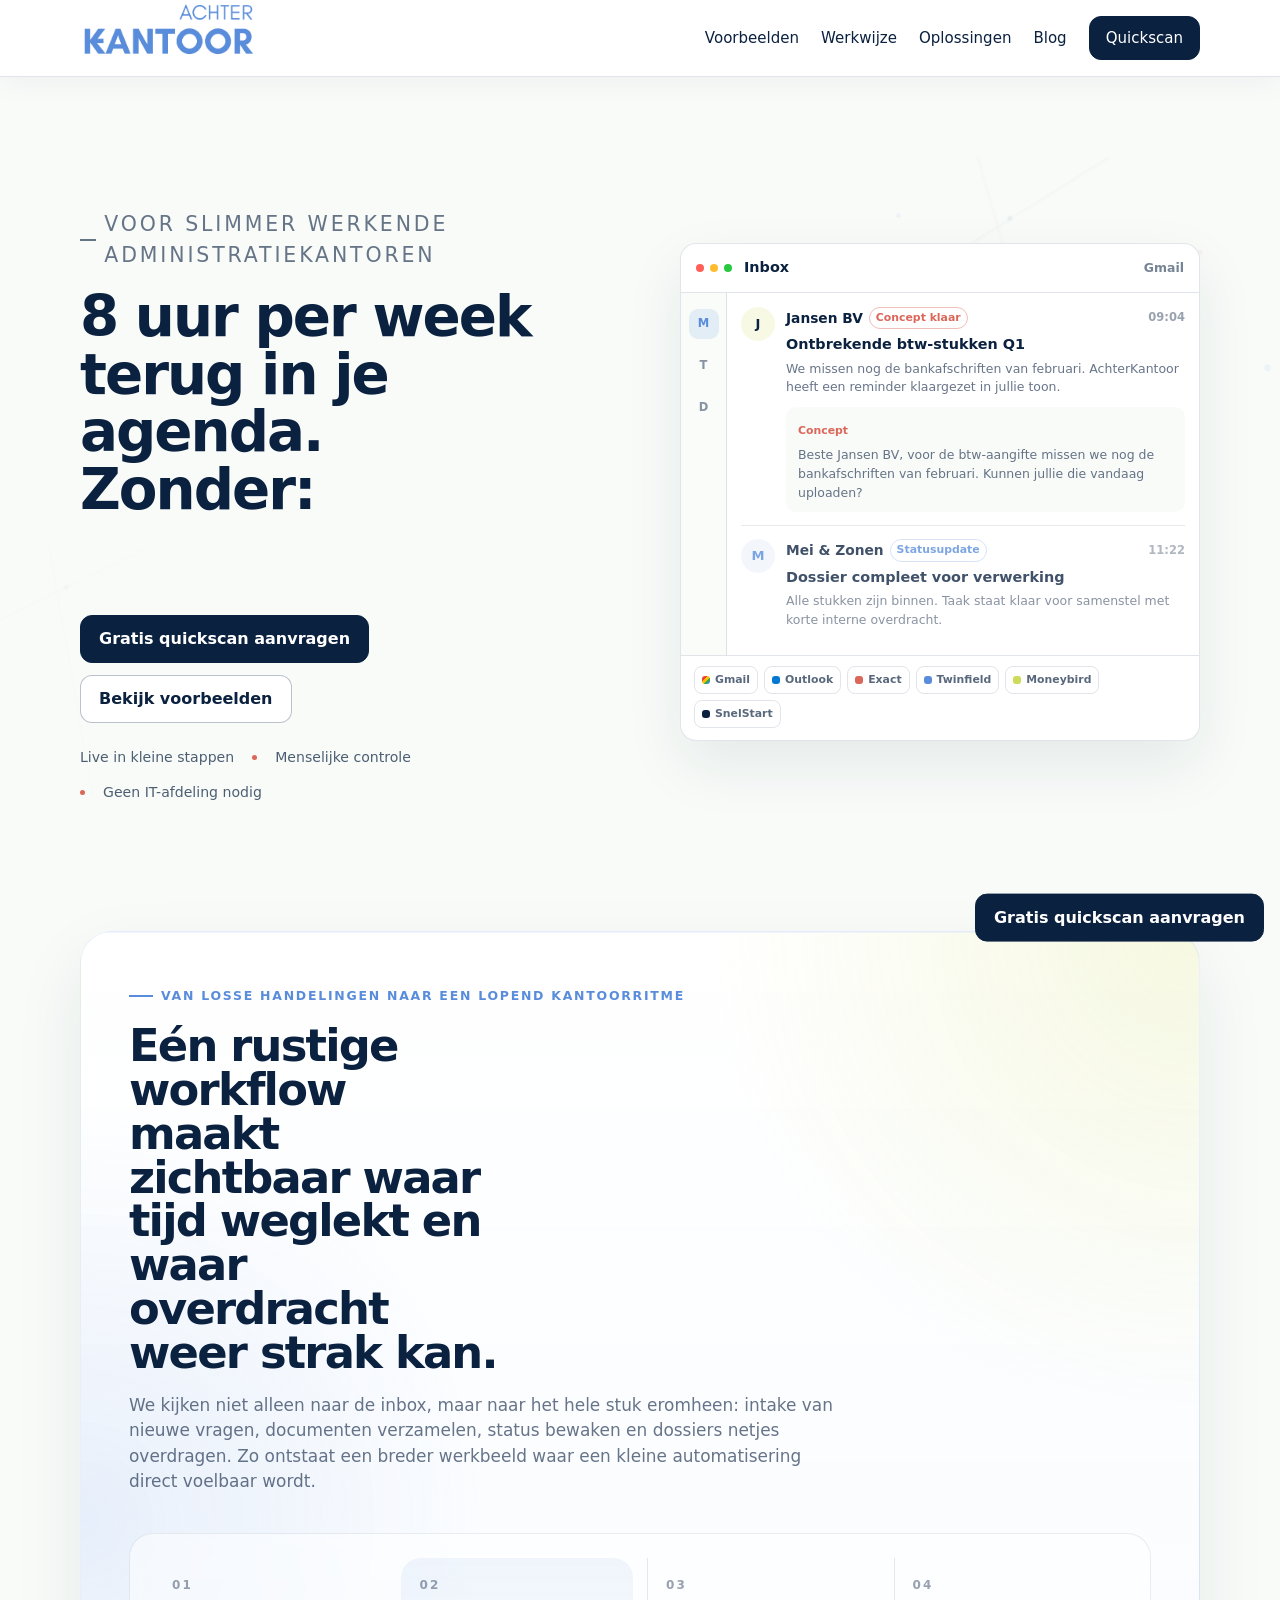
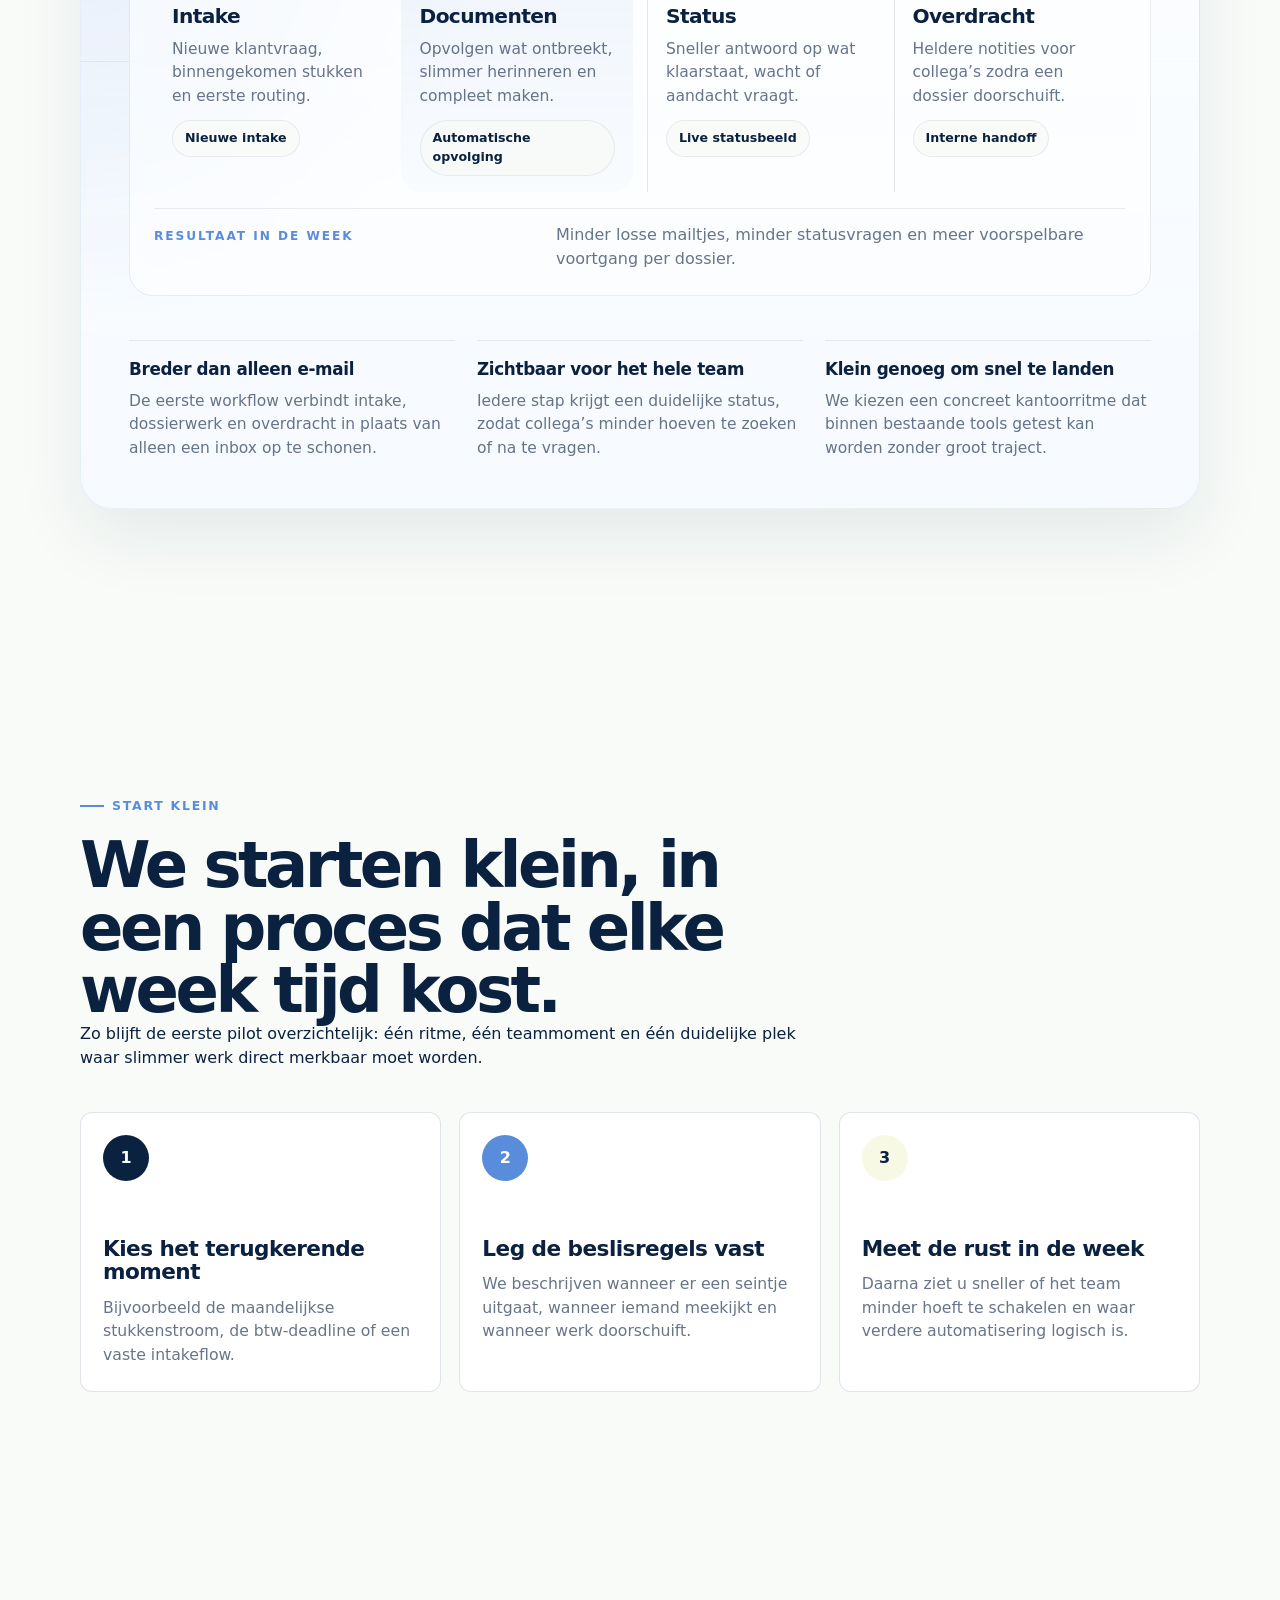
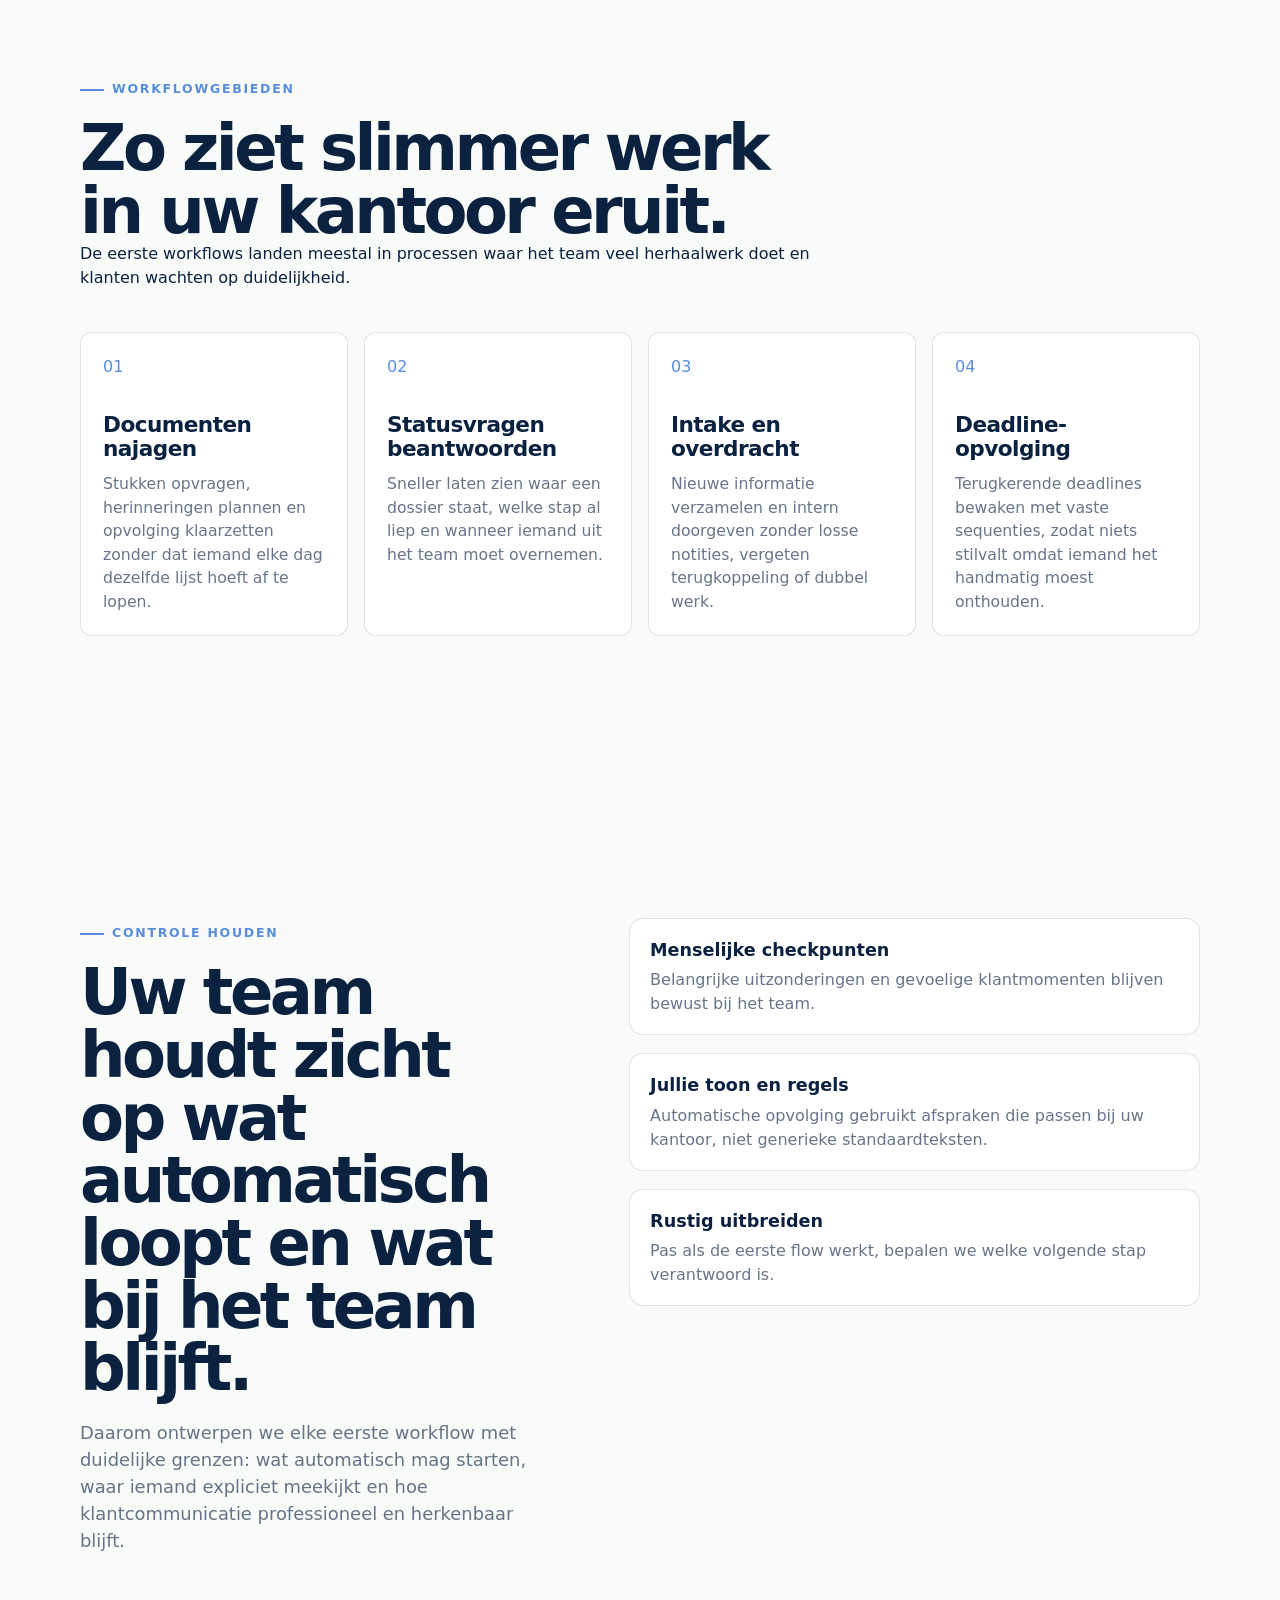
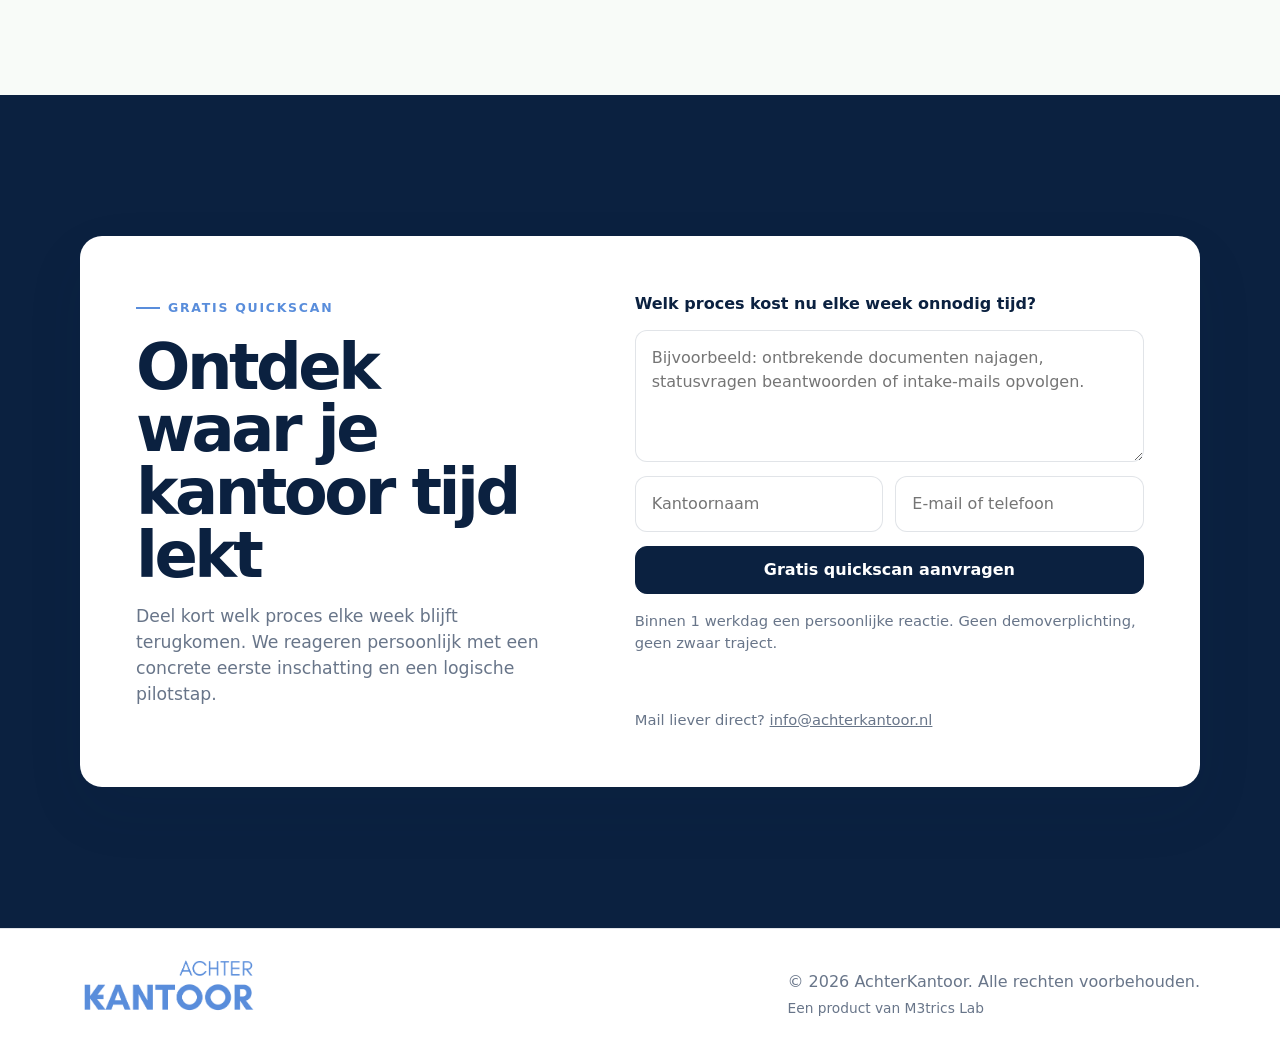
==== commit edd1a145: "Merge pull request #2 from MiaaaBot/homepage_below_hero_v2 WIP: redesign homepage below hero" ====
--- a/index.html
+++ b/index.html
@@ -117,7 +117,7 @@
             </div>
             <div class="container hero-grid">
                 <div class="hero-copy reveal">
-                    <p class="eyebrow">Voor kleine accountantskantoren</p>
+                    <p class="eyebrow">Voor slimmer werkende administratiekantoren</p>
                     <h1>
                         8 uur per week terug in je agenda.
                         <span class="headline-switch" aria-label="Zonder extra personeel, technische kennis, langdurende setup of generieke AI teksten">
@@ -197,108 +197,134 @@
             </div>
         </header>
 
-        <section class="intro-band" aria-label="Kernbelofte">
-            <div class="container intro-grid">
-                <p class="intro-statement reveal">Geen groot softwareproject. Eerst een proces dat elke week tijd lekt, dan een praktische automatisering die echt mee draait.</p>
-                <div class="mini-metrics reveal">
-                    <div><strong>30 min</strong><span>quickscan</span></div>
-                    <div><strong>2 weken</strong><span>eerste pilot</span></div>
-                    <div><strong>1 proces</strong><span>om te starten</span></div>
+        <section class="section workflow-story" aria-label="Workflowverhaal">
+            <div class="container">
+                <div class="workflow-story-shell reveal">
+                    <div class="workflow-story-copy">
+                        <p class="eyebrow">Van losse handelingen naar een lopend kantoorritme</p>
+                        <h2>Eén rustige workflow maakt zichtbaar waar tijd weglekt en waar overdracht weer strak kan.</h2>
+                        <p>We kijken niet alleen naar de inbox, maar naar het hele stuk eromheen: intake van nieuwe vragen, documenten verzamelen, status bewaken en dossiers netjes overdragen. Zo ontstaat een breder werkbeeld waar een kleine automatisering direct voelbaar wordt.</p>
+                    </div>
+                    <div class="workflow-story-visual" aria-label="Visualisatie van kantoorworkflow">
+                        <div class="workflow-map">
+                            <article class="workflow-stage">
+                                <span class="workflow-stage-step">01</span>
+                                <strong>Intake</strong>
+                                <p>Nieuwe klantvraag, binnengekomen stukken en eerste routing.</p>
+                                <span class="workflow-stage-tag">Nieuwe intake</span>
+                            </article>
+                            <article class="workflow-stage highlighted">
+                                <span class="workflow-stage-step">02</span>
+                                <strong>Documenten</strong>
+                                <p>Opvolgen wat ontbreekt, slimmer herinneren en compleet maken.</p>
+                                <span class="workflow-stage-tag">Automatische opvolging</span>
+                            </article>
+                            <article class="workflow-stage">
+                                <span class="workflow-stage-step">03</span>
+                                <strong>Status</strong>
+                                <p>Sneller antwoord op wat klaarstaat, wacht of aandacht vraagt.</p>
+                                <span class="workflow-stage-tag">Live statusbeeld</span>
+                            </article>
+                            <article class="workflow-stage">
+                                <span class="workflow-stage-step">04</span>
+                                <strong>Overdracht</strong>
+                                <p>Heldere notities voor collega’s zodra een dossier doorschuift.</p>
+                                <span class="workflow-stage-tag">Interne handoff</span>
+                            </article>
+                        </div>
+                        <div class="workflow-story-note" aria-label="Samenvatting van workfloweffect">
+                            <span class="workflow-story-note-label">Resultaat in de week</span>
+                            <p>Minder losse mailtjes, minder statusvragen en meer voorspelbare voortgang per dossier.</p>
+                        </div>
+                    </div>
+                    <div class="workflow-story-points" aria-label="Drie uitgangspunten">
+                        <article class="workflow-point">
+                            <strong>Breder dan alleen e-mail</strong>
+                            <p>De eerste workflow verbindt intake, dossierwerk en overdracht in plaats van alleen een inbox op te schonen.</p>
+                        </article>
+                        <article class="workflow-point">
+                            <strong>Zichtbaar voor het hele team</strong>
+                            <p>Iedere stap krijgt een duidelijke status, zodat collega’s minder hoeven te zoeken of na te vragen.</p>
+                        </article>
+                        <article class="workflow-point">
+                            <strong>Klein genoeg om snel te landen</strong>
+                            <p>We kiezen een concreet kantoorritme dat binnen bestaande tools getest kan worden zonder groot traject.</p>
+                        </article>
+                    </div>
                 </div>
             </div>
         </section>
 
-        <section id="voorbeelden" class="section">
+        <section id="werkwijze" class="section start-rhythm">
             <div class="container">
                 <div class="section-heading reveal">
-                    <p class="eyebrow">Waar tijd weglekt</p>
-                    <h2>Automatisering begint bij de taken die niemand wil blijven doen.</h2>
+                    <p class="eyebrow">Start klein</p>
+                    <h2>We starten klein, in een proces dat elke week tijd kost.</h2>
+                    <p>Zo blijft de eerste pilot overzichtelijk: één ritme, één teammoment en één duidelijke plek waar slimmer werk direct merkbaar moet worden.</p>
+                </div>
+                <div class="steps-grid">
+                    <article class="step-card reveal">
+                        <span>1</span>
+                        <h3>Kies het terugkerende moment</h3>
+                        <p>Bijvoorbeeld de maandelijkse stukkenstroom, de btw-deadline of een vaste intakeflow.</p>
+                    </article>
+                    <article class="step-card reveal">
+                        <span>2</span>
+                        <h3>Leg de beslisregels vast</h3>
+                        <p>We beschrijven wanneer er een seintje uitgaat, wanneer iemand meekijkt en wanneer werk doorschuift.</p>
+                    </article>
+                    <article class="step-card reveal">
+                        <span>3</span>
+                        <h3>Meet de rust in de week</h3>
+                        <p>Daarna ziet u sneller of het team minder hoeft te schakelen en waar verdere automatisering logisch is.</p>
+                    </article>
+                </div>
+            </div>
+        </section>
+
+        <section id="voorbeelden" class="section workflow-areas">
+            <div class="container">
+                <div class="section-heading reveal">
+                    <p class="eyebrow">Workflowgebieden</p>
+                    <h2>Zo ziet slimmer werk in uw kantoor eruit.</h2>
+                    <p>De eerste workflows landen meestal in processen waar het team veel herhaalwerk doet en klanten wachten op duidelijkheid.</p>
                 </div>
                 <div class="example-grid">
                     <article class="example-card reveal">
                         <span class="card-number">01</span>
                         <h3>Documenten najagen</h3>
-                        <p>Bonnen, bankstukken en loonmutaties worden automatisch en netjes opgevolgd.</p>
+                        <p>Stukken opvragen, herinneringen plannen en opvolging klaarzetten zonder dat iemand elke dag dezelfde lijst hoeft af te lopen.</p>
                     </article>
                     <article class="example-card reveal">
                         <span class="card-number">02</span>
-                        <h3>Statusvragen</h3>
-                        <p>Klanten krijgen sneller antwoord zonder dat je team steeds dossiers hoeft te openen.</p>
+                        <h3>Statusvragen beantwoorden</h3>
+                        <p>Sneller laten zien waar een dossier staat, welke stap al liep en wanneer iemand uit het team moet overnemen.</p>
                     </article>
                     <article class="example-card reveal">
                         <span class="card-number">03</span>
-                        <h3>Intake en reminders</h3>
-                        <p>Nieuwe klanten en terugkerende deadlines krijgen vaste, professionele opvolging.</p>
+                        <h3>Intake en overdracht</h3>
+                        <p>Nieuwe informatie verzamelen en intern doorgeven zonder losse notities, vergeten terugkoppeling of dubbel werk.</p>
                     </article>
                     <article class="example-card reveal">
                         <span class="card-number">04</span>
-                        <h3>Interne overdracht</h3>
-                        <p>Werk blijft minder vaak hangen tussen administratie, samenstel en klantcontact.</p>
+                        <h3>Deadline-opvolging</h3>
+                        <p>Terugkerende deadlines bewaken met vaste sequenties, zodat niets stilvalt omdat iemand het handmatig moest onthouden.</p>
                     </article>
                 </div>
             </div>
         </section>
 
-        <section class="section section-accent">
-            <div class="container split-feature">
-                <div class="reveal">
-                    <p class="eyebrow">Wat verandert</p>
-                    <h2>Meer grip op de week, zonder harder te werken.</h2>
-                </div>
-                <div class="outcome-list reveal">
-                    <div>
-                        <strong>Voor je team</strong>
-                        <p>Minder losse mails, minder schakelen, minder ad-hoc opvolging.</p>
-                    </div>
-                    <div>
-                        <strong>Voor je klanten</strong>
-                        <p>Snellere, duidelijkere communicatie in de toon van je kantoor.</p>
-                    </div>
-                    <div>
-                        <strong>Voor jou</strong>
-                        <p>Meer ruimte voor advies, planning en groei zonder meteen nieuw personeel.</p>
-                    </div>
-                </div>
-            </div>
-        </section>
-
-        <section id="werkwijze" class="section">
-            <div class="container">
-                <div class="section-heading reveal">
-                    <p class="eyebrow">Werkwijze</p>
-                    <h2>In drie stappen naar je eerste automatisering.</h2>
-                </div>
-                <div class="steps-grid">
-                    <article class="step-card reveal">
-                        <span>1</span>
-                        <h3>Quickscan</h3>
-                        <p>Je vertelt welk proces nu het meeste tijd kost. Wij prikken door naar het echte knelpunt.</p>
-                    </article>
-                    <article class="step-card reveal">
-                        <span>2</span>
-                        <h3>Pilot bouwen</h3>
-                        <p>We richten een kleine workflow in met jullie teksten, regels en controlepunten.</p>
-                    </article>
-                    <article class="step-card reveal">
-                        <span>3</span>
-                        <h3>Rust opschalen</h3>
-                        <p>Als het werkt, breiden we uit naar de volgende terugkerende taak.</p>
-                    </article>
-                </div>
-            </div>
-        </section>
-
-        <section class="section trust-section">
+        <section class="section control-story">
             <div class="container trust-grid">
                 <div class="trust-copy reveal">
-                    <p class="eyebrow">Rustig en controleerbaar</p>
-                    <h2>Gebouwd voor kantoren die professioneel willen blijven communiceren.</h2>
-                    <p>Automatisering mag nooit voelen alsof je grip verliest. Daarom starten we klein, werken we met duidelijke regels en blijft klantcommunicatie onder jullie controle.</p>
+                    <p class="eyebrow">Controle houden</p>
+                    <h2>Uw team houdt zicht op wat automatisch loopt en wat bij het team blijft.</h2>
+                    <p>Daarom ontwerpen we elke eerste workflow met duidelijke grenzen: wat automatisch mag starten, waar iemand expliciet meekijkt en hoe klantcommunicatie professioneel en herkenbaar blijft.</p>
                 </div>
                 <div class="trust-list reveal">
-                    <div><strong>AVG-bewust</strong><span>Data en processen worden terughoudend ingericht.</span></div>
-                    <div><strong>Jullie toon</strong><span>Geen generieke AI-teksten, maar communicatie die past bij je kantoor.</span></div>
-                    <div><strong>Vast aanspreekpunt</strong><span>Kort schakelen, geen groot implementatieteam.</span></div>
+                    <div><strong>Menselijke checkpunten</strong><span>Belangrijke uitzonderingen en gevoelige klantmomenten blijven bewust bij het team.</span></div>
+                    <div><strong>Jullie toon en regels</strong><span>Automatische opvolging gebruikt afspraken die passen bij uw kantoor, niet generieke standaardteksten.</span></div>
+                    <div><strong>Rustig uitbreiden</strong><span>Pas als de eerste flow werkt, bepalen we welke volgende stap verantwoord is.</span></div>
                 </div>
             </div>
         </section>
--- a/assets/site.css
+++ b/assets/site.css
@@ -157,7 +157,7 @@
 .hero {
     position: relative;
     overflow: hidden;
-    padding: clamp(64px, 9vw, 110px) 0 clamp(52px, 8vw, 90px);
+    padding: clamp(64px, 9vw, 104px) 0 clamp(44px, 7vw, 74px);
 }
 
 .neural-bg {
@@ -165,48 +165,48 @@
     inset: 0;
     overflow: hidden;
     pointer-events: none;
-    opacity: 0.48;
+    opacity: 0.34;
 }
 
 .neural-bg::before,
 .neural-bg::after {
     content: "";
     position: absolute;
-    inset: 8% -8% auto auto;
-    width: min(680px, 62vw);
-    height: min(420px, 48vw);
+    inset: 10% -6% auto auto;
+    width: min(560px, 50vw);
+    height: min(340px, 38vw);
     background:
-        linear-gradient(33deg, transparent 12%, rgba(89, 141, 219, 0.16) 12.2%, transparent 12.8%),
-        linear-gradient(148deg, transparent 28%, rgba(89, 141, 219, 0.13) 28.2%, transparent 28.8%),
-        linear-gradient(74deg, transparent 42%, rgba(219, 102, 89, 0.1) 42.2%, transparent 42.8%),
-        radial-gradient(circle at 18% 36%, rgba(89, 141, 219, 0.28) 0 4px, transparent 5px),
-        radial-gradient(circle at 38% 18%, rgba(11, 33, 64, 0.18) 0 3px, transparent 4px),
-        radial-gradient(circle at 52% 54%, rgba(89, 141, 219, 0.24) 0 4px, transparent 5px),
-        radial-gradient(circle at 72% 28%, rgba(219, 102, 89, 0.22) 0 3px, transparent 4px),
-        radial-gradient(circle at 84% 62%, rgba(89, 141, 219, 0.2) 0 4px, transparent 5px);
+        linear-gradient(33deg, transparent 12%, rgba(89, 141, 219, 0.14) 12.2%, transparent 12.8%),
+        linear-gradient(148deg, transparent 28%, rgba(89, 141, 219, 0.1) 28.2%, transparent 28.8%),
+        linear-gradient(74deg, transparent 42%, rgba(219, 102, 89, 0.08) 42.2%, transparent 42.8%),
+        radial-gradient(circle at 18% 36%, rgba(89, 141, 219, 0.24) 0 3px, transparent 4px),
+        radial-gradient(circle at 38% 18%, rgba(11, 33, 64, 0.14) 0 2px, transparent 3px),
+        radial-gradient(circle at 52% 54%, rgba(89, 141, 219, 0.2) 0 3px, transparent 4px),
+        radial-gradient(circle at 72% 28%, rgba(219, 102, 89, 0.18) 0 2px, transparent 3px),
+        radial-gradient(circle at 84% 62%, rgba(89, 141, 219, 0.18) 0 3px, transparent 4px);
     filter: blur(0.1px);
     transform: translate3d(0, 0, 0);
-    animation: neuralDrift 14s ease-in-out infinite alternate;
+    animation: neuralDrift 18s ease-in-out infinite alternate;
 }
 
 .neural-bg::after {
-    inset: auto auto 8% -12%;
-    width: min(520px, 48vw);
-    height: min(320px, 34vw);
-    opacity: 0.55;
-    transform: rotate(8deg);
-    animation-duration: 18s;
+    inset: auto auto 10% -8%;
+    width: min(420px, 38vw);
+    height: min(250px, 28vw);
+    opacity: 0.42;
+    transform: rotate(6deg);
+    animation-duration: 22s;
     animation-direction: alternate-reverse;
 }
 
 .neural-bg span {
     position: absolute;
-    width: 7px;
-    height: 7px;
+    width: 5px;
+    height: 5px;
     border-radius: 50%;
-    background: rgba(89, 141, 219, 0.2);
-    box-shadow: 0 0 22px rgba(89, 141, 219, 0.22);
-    animation: neuralPulse 4.5s ease-in-out infinite;
+    background: rgba(89, 141, 219, 0.18);
+    box-shadow: 0 0 16px rgba(89, 141, 219, 0.16);
+    animation: neuralPulse 5.8s ease-in-out infinite;
 }
 
 .neural-bg span:nth-child(1) { left: 56%; top: 24%; animation-delay: -0.8s; }
@@ -218,21 +218,21 @@
 
 @keyframes neuralDrift {
     from {
-        transform: translate3d(-10px, -6px, 0) scale(1);
+        transform: translate3d(-6px, -4px, 0) scale(0.98);
     }
     to {
-        transform: translate3d(14px, 10px, 0) scale(1.03);
+        transform: translate3d(8px, 6px, 0) scale(1.01);
     }
 }
 
 @keyframes neuralPulse {
     0%, 100% {
-        opacity: 0.35;
-        transform: scale(0.9);
+        opacity: 0.28;
+        transform: scale(0.92);
     }
     50% {
-        opacity: 0.72;
-        transform: scale(1.2);
+        opacity: 0.58;
+        transform: scale(1.08);
     }
 }
 
@@ -240,13 +240,13 @@
     position: relative;
     z-index: 1;
     display: grid;
-    grid-template-columns: minmax(0, 1fr) minmax(0, 1fr);
-    gap: clamp(36px, 6vw, 72px);
+    grid-template-columns: minmax(0, 0.92fr) minmax(0, 1.08fr);
+    gap: clamp(28px, 5vw, 58px);
     align-items: center;
 }
 
 .hero-copy {
-    max-width: 620px;
+    max-width: 560px;
 }
 
 .eyebrow {
@@ -269,27 +269,27 @@
 }
 
 .hero h1 {
-    max-width: 760px;
+    max-width: 680px;
     color: var(--heading);
-    font-size: clamp(2.45rem, 5.1vw, 4.9rem);
+    font-size: clamp(2.2rem, 4.4vw, 4.2rem);
     font-weight: 700;
     letter-spacing: -0.035em;
-    line-height: 1;
+    line-height: 1.02;
 }
 
 .headline-switch {
     display: flex;
     flex-wrap: wrap;
     align-items: baseline;
-    column-gap: 0.24em;
-    row-gap: 0.04em;
+    column-gap: 0.2em;
+    row-gap: 0.06em;
 }
 
 .rotating-words {
     position: relative;
     display: inline-grid;
-    min-width: min(100%, 11.8em);
-    height: 1.08em;
+    min-width: min(100%, 10.6em);
+    height: 1.06em;
     overflow: hidden;
     color: var(--blue);
     vertical-align: bottom;
@@ -494,7 +494,7 @@
 .mail-panel {
     border-radius: 16px;
     justify-self: end;
-    width: min(100%, 390px);
+    width: min(100%, 520px);
 }
 
 .mail-window-top {
@@ -836,6 +836,24 @@
     padding: 42px 0;
 }
 
+.intro-band-overlap {
+    position: relative;
+    z-index: 2;
+    margin-top: -24px;
+    border-block: 0;
+    background: transparent;
+    padding-top: 0;
+}
+
+.intro-band-overlap .container {
+    position: relative;
+    border-top: 1px solid rgba(11, 33, 64, 0.12);
+    border-radius: 26px 26px 0 0;
+    background: linear-gradient(180deg, rgba(255, 255, 255, 0.92) 0%, rgba(248, 251, 248, 0.98) 100%);
+    box-shadow: 0 -10px 30px rgba(11, 33, 64, 0.04);
+    padding-top: 26px;
+}
+
 .intro-grid {
     display: grid;
     grid-template-columns: 1.15fr 1fr;
@@ -927,18 +945,6 @@
     box-shadow: var(--shadow);
 }
 
-.solution-card h3,
-.demo-card h3 {
-    color: var(--heading);
-    font-size: 1.48rem;
-    letter-spacing: -0.03em;
-}
-
-.solution-card p,
-.demo-card p {
-    color: var(--muted);
-}
-
 .solution-price-row {
     display: flex;
     flex-wrap: wrap;
@@ -947,102 +953,14 @@
     font-weight: 700;
 }
 
-.solution-columns {
-    display: grid;
-    grid-template-columns: repeat(2, minmax(0, 1fr));
-    gap: 16px;
-}
-
-.solution-columns strong,
-.demo-flow strong {
-    display: block;
-    margin-bottom: 10px;
-    color: var(--heading);
-    font-size: 0.96rem;
-    font-weight: 650;
-}
-
-.solution-columns ul,
-.demo-meta ul,
-.demo-flow ol {
-    display: grid;
-    gap: 8px;
-    padding-left: 18px;
-}
-
-.solution-columns li,
-.demo-meta li,
-.demo-flow li {
-    color: var(--muted);
-    font-size: 0.95rem;
-}
-
-.solution-actions {
-    display: flex;
-    flex-wrap: wrap;
-    gap: 12px;
-    align-items: center;
-    margin-top: auto;
-}
-
-.solution-actions .btn,
-.solution-actions .btn-secondary {
-    justify-content: center;
-}
-
 .demo-panels {
     display: grid;
     grid-template-columns: repeat(auto-fit, minmax(280px, 1fr));
     gap: 22px;
 }
 
-.demo-card {
-    display: grid;
-    gap: 18px;
-    padding: 28px;
-    border: 1px solid rgba(255, 255, 255, 0.16);
-    border-radius: 22px;
-    background: rgba(255, 255, 255, 0.08);
-    box-shadow: 0 24px 48px rgba(0, 0, 0, 0.16);
-    transition: transform 0.25s ease, border-color 0.25s ease, background 0.25s ease;
-}
-
-.demo-card-active {
-    transform: translateY(-4px);
-    border-color: rgba(255, 255, 255, 0.34);
-    background: rgba(255, 255, 255, 0.12);
-}
-
-.demo-meta {
-    display: grid;
-    gap: 10px;
-    padding: 16px 18px;
-    border-radius: 16px;
-    background: rgba(255, 255, 255, 0.08);
-}
-
-.demo-meta span {
-    color: inherit;
-    font-size: 0.9rem;
-    font-weight: 650;
-    letter-spacing: 0.02em;
-    text-transform: uppercase;
-}
-
-.demo-flow {
-    padding-top: 6px;
-}
-
 .solution-wizard::backdrop {
     background: rgba(11, 33, 64, 0.42);
-}
-
-.solution-wizard {
-    margin: auto;
-    border: 0;
-    border-radius: 24px;
-    background: transparent;
-    padding: 0;
 }
 
 .wizard-shell {
@@ -1051,165 +969,6 @@
     border-radius: 24px;
     padding: 0;
     overflow: hidden;
-    background: var(--paper);
-    box-shadow: 0 30px 70px rgba(7, 20, 39, 0.28);
-}
-
-.wizard-header,
-.wizard-panel,
-.wizard-actions {
-    padding-left: clamp(22px, 3vw, 32px);
-    padding-right: clamp(22px, 3vw, 32px);
-}
-
-.wizard-header {
-    display: flex;
-    align-items: start;
-    justify-content: space-between;
-    gap: 20px;
-    padding-top: 28px;
-    padding-bottom: 20px;
-    border-bottom: 1px solid var(--border);
-}
-
-.wizard-close {
-    border: 0;
-    background: transparent;
-    color: var(--heading);
-    font-size: 2rem;
-    line-height: 1;
-    cursor: pointer;
-}
-
-.wizard-close:disabled,
-.wizard-actions button:disabled {
-    cursor: wait;
-    opacity: 0.68;
-}
-
-.wizard-panel {
-    display: grid;
-    gap: 16px;
-    padding-top: 24px;
-    padding-bottom: 20px;
-}
-
-.wizard-fields {
-    display: grid;
-    gap: 14px;
-}
-
-.wizard-fields label {
-    display: grid;
-    gap: 8px;
-    color: var(--charcoal);
-    font-weight: 620;
-}
-
-.wizard-choice-group {
-    display: grid;
-    gap: 10px;
-    padding: 0;
-    margin: 0;
-    border: 0;
-}
-
-.wizard-choice-group legend {
-    color: var(--charcoal);
-    font-weight: 620;
-}
-
-.wizard-checklist {
-    display: flex;
-    flex-wrap: wrap;
-    gap: 10px;
-}
-
-.choice-chip {
-    display: inline-flex;
-    align-items: center;
-    gap: 8px;
-    padding: 10px 14px;
-    border: 1px solid var(--border);
-    border-radius: 999px;
-    background: #fff;
-    color: var(--muted);
-    font-weight: 500;
-}
-
-.choice-chip input {
-    width: 16px;
-    height: 16px;
-}
-
-.wizard-fields input,
-.wizard-fields select,
-.wizard-fields textarea {
-    width: 100%;
-    border: 1px solid var(--border);
-    border-radius: 12px;
-    background: #fff;
-    color: var(--text);
-    font: inherit;
-    padding: 14px 15px;
-}
-
-.wizard-fields textarea {
-    min-height: 126px;
-    resize: vertical;
-}
-
-.wizard-fields input:focus,
-.wizard-fields select:focus,
-.wizard-fields textarea:focus {
-    outline: 3px solid var(--lime-soft);
-    outline-offset: 2px;
-}
-
-.wizard-review {
-    display: grid;
-    gap: 12px;
-}
-
-.wizard-review div {
-    display: grid;
-    gap: 4px;
-    padding: 14px 16px;
-    border: 1px solid var(--border);
-    border-radius: 14px;
-    background: #fff;
-}
-
-.wizard-review strong {
-    color: var(--heading);
-    font-size: 0.92rem;
-}
-
-.wizard-review span {
-    color: var(--muted);
-}
-
-.wizard-actions {
-    display: flex;
-    align-items: center;
-    justify-content: space-between;
-    gap: 12px;
-    padding-top: 16px;
-    padding-bottom: 28px;
-    border-top: 1px solid var(--border);
-}
-
-.wizard-actions-end {
-    display: flex;
-    flex-wrap: wrap;
-    justify-content: flex-end;
-    gap: 12px;
-}
-
-#wizardStatus {
-    padding-left: clamp(22px, 3vw, 32px);
-    padding-right: clamp(22px, 3vw, 32px);
-    padding-bottom: 12px;
 }
 
 .privacy-grid {
@@ -1236,8 +995,7 @@
     padding-left: 18px;
 }
 
-.section-card,
-.solutions-section-card {
+.section-card {
     border: 1px solid var(--border);
     border-radius: 24px;
     background: var(--paper);
@@ -1245,8 +1003,7 @@
     padding: clamp(24px, 4vw, 40px);
 }
 
-.section-card .eyebrow + h2,
-.solutions-section-card .eyebrow + h2 {
+.section-card .eyebrow + h2 {
     margin-top: 10px;
 }
 
@@ -1299,659 +1056,6 @@
 .faq-grid p {
     margin-top: 12px;
     color: var(--muted);
-}
-
-.solutions-page .section {
-    padding: clamp(64px, 8vw, 104px) 0;
-}
-
-.solutions-page .solutions-catalog.section {
-    padding-top: clamp(30px, 5vw, 52px);
-}
-
-.solutions-page .section-heading {
-    max-width: 680px;
-    margin-bottom: 30px;
-}
-
-.solutions-page .solutions-catalog .section-heading {
-    margin-left: auto;
-    margin-right: auto;
-    text-align: center;
-}
-
-.catalog-help {
-    display: inline-flex;
-    align-items: center;
-    gap: 12px;
-    margin-top: 14px;
-    color: var(--muted);
-    font-size: 0.9rem;
-}
-
-.catalog-help-link {
-    padding: 8px 12px;
-    border: 1px solid rgba(11, 33, 64, 0.14);
-    border-radius: 999px;
-    background: #fff;
-    color: var(--heading);
-    font-size: 0.82rem;
-    font-weight: 700;
-    text-decoration: none;
-}
-
-.catalog-help-link:hover {
-    color: var(--blue);
-}
-
-.solutions-page .section h2,
-.solutions-page section h2 {
-    font-size: clamp(1.9rem, 3vw, 2.8rem);
-    letter-spacing: -0.045em;
-    line-height: 1.02;
-}
-
-.solutions-page .solutions-grid {
-    gap: 18px;
-    align-items: stretch;
-}
-
-.solutions-page .solution-card {
-    position: relative;
-    height: 100%;
-    gap: 14px;
-    padding: clamp(22px, 2.5vw, 28px);
-    padding-top: clamp(30px, 3vw, 38px);
-    border-radius: 26px;
-    box-shadow: 0 20px 44px rgba(11, 33, 64, 0.07);
-    align-content: start;
-    text-align: left;
-    overflow: visible;
-}
-
-.solutions-page .solution-card::before {
-    content: "";
-    position: absolute;
-    inset: 0;
-    border-radius: inherit;
-    pointer-events: none;
-    opacity: 0;
-    transition: opacity 180ms ease;
-}
-
-.solutions-page .solution-card-featured {
-    border-color: rgba(11, 33, 64, 0.18);
-    background: #fff;
-    box-shadow: 0 24px 52px rgba(11, 33, 64, 0.09);
-}
-
-.solutions-page .solution-card-featured::before {
-    opacity: 0;
-    border: 0;
-    background: transparent;
-}
-
-.solutions-page .solution-card-mail {
-    border-color: rgba(11, 33, 64, 0.16);
-    background: #fff;
-}
-
-.solutions-page .solution-card-mail::before {
-    opacity: 0;
-    background: transparent;
-}
-
-.solutions-page .solution-card-status {
-    border-color: rgba(11, 33, 64, 0.16);
-    background: #fff;
-}
-
-.solutions-page .solution-card-status::before {
-    opacity: 0;
-    background: transparent;
-}
-
-.solutions-page .solutions-catalog {
-    position: relative;
-    background:
-        radial-gradient(circle at top left, rgba(89, 141, 219, 0.08), transparent 24%),
-        radial-gradient(circle at bottom right, rgba(206, 219, 89, 0.08), transparent 28%);
-}
-
-.solution-card-head {
-    display: grid;
-    gap: 8px;
-}
-
-.solution-card-topline {
-    display: flex;
-    flex-wrap: wrap;
-    align-items: center;
-    justify-content: flex-start;
-    gap: 10px;
-}
-
-.solution-label {
-    color: var(--blue);
-    font-size: 0.76rem;
-    font-weight: 700;
-    letter-spacing: 0.14em;
-    text-transform: uppercase;
-}
-
-.solution-badge {
-    position: absolute;
-    top: 0;
-    left: 50%;
-    transform: translate(-50%, -50%);
-    display: inline-flex;
-    align-items: center;
-    min-height: 30px;
-    padding: 6px 12px;
-    border-radius: 999px;
-    background: rgba(11, 33, 64, 0.92);
-    color: #fff;
-    font-size: 0.78rem;
-    font-weight: 700;
-    letter-spacing: 0.04em;
-}
-
-.solution-context {
-    max-width: 34ch;
-    color: color-mix(in srgb, var(--muted) 62%, var(--heading));
-    font-size: 0.92rem;
-    line-height: 1.45;
-}
-
-.solution-summary {
-    color: var(--heading);
-    font-size: 0.98rem;
-    line-height: 1.5;
-    letter-spacing: -0.01em;
-}
-
-.solutions-page .solution-price-row {
-    display: grid;
-    grid-template-columns: 1fr;
-    gap: 8px;
-}
-
-.solutions-page .solution-stat {
-    display: grid;
-    gap: 4px;
-    align-content: start;
-    min-height: 68px;
-    padding: 12px 13px;
-    border: 1px solid rgba(11, 33, 64, 0.08);
-    border-radius: 16px;
-    background: rgba(255, 255, 255, 0.84);
-}
-
-.solutions-page .solution-stat-label {
-    color: var(--muted);
-    font-size: 0.74rem;
-    font-weight: 700;
-    letter-spacing: 0.12em;
-    text-transform: uppercase;
-}
-
-.solutions-page .solution-stat strong {
-    color: var(--heading);
-    font-size: 0.95rem;
-    font-weight: 700;
-    line-height: 1.35;
-}
-
-.solutions-page .solution-detail-panel,
-.solutions-page .demo-flow strong,
-.privacy-point strong,
-.dashboard-glimpse strong,
-.start-step strong {
-    display: grid;
-}
-
-.solutions-page .solution-detail-panel {
-    gap: 8px;
-}
-
-.solutions-page .solution-detail-panel strong,
-.solutions-page .demo-flow strong,
-.privacy-point strong,
-.dashboard-glimpse strong,
-.start-step strong {
-    margin-bottom: 8px;
-    font-size: 0.9rem;
-}
-
-.solutions-page .solution-list-block {
-    display: grid;
-    gap: 8px;
-}
-
-.solutions-page .solution-list-block ul {
-    display: grid;
-    gap: 8px;
-    padding-left: 18px;
-}
-
-.solutions-page .demo-meta span {
-    color: var(--heading);
-    font-size: 0.78rem;
-    font-weight: 700;
-    letter-spacing: 0.14em;
-    text-transform: uppercase;
-}
-
-.solution-fit-list,
-.solutions-page .demo-meta ul {
-    display: flex;
-    flex-wrap: wrap;
-    gap: 8px;
-    list-style: none;
-    padding-left: 0;
-}
-
-.solution-fit-list li,
-.solutions-page .demo-meta li {
-    padding: 6px 10px;
-    border: 1px solid rgba(11, 33, 64, 0.09);
-    border-radius: 999px;
-    background: rgba(255, 255, 255, 0.9);
-    color: var(--heading);
-    font-size: 0.82rem;
-}
-
-.proof-note {
-    color: var(--muted);
-    font-size: 0.9rem;
-}
-
-.solution-timing {
-    color: var(--heading);
-    font-size: 0.88rem;
-    font-weight: 650;
-}
-
-.solution-checklist {
-    display: grid;
-    gap: 10px;
-    list-style: none;
-    padding-left: 0;
-}
-
-.solution-checklist li {
-    position: relative;
-    padding-left: 20px;
-    color: var(--heading);
-    font-size: 0.92rem;
-    line-height: 1.45;
-}
-
-.solution-checklist li::before {
-    content: "✓";
-    position: absolute;
-    left: 0;
-    top: 0;
-    color: #2f9e44;
-    font-weight: 700;
-}
-
-.solutions-page .solution-actions {
-    margin-top: auto;
-    justify-content: center;
-    align-items: center;
-}
-
-.solutions-page .solution-actions .btn {
-    flex: 1 1 100%;
-    width: 100%;
-    justify-content: center;
-    letter-spacing: 0.08em;
-    text-transform: uppercase;
-    font-size: 0.84rem;
-    font-weight: 700;
-}
-
-.solutions-page .solution-actions .btn:not(.btn-secondary) {
-    border-color: var(--charcoal);
-    background: linear-gradient(180deg, #17345d 0%, var(--charcoal) 100%);
-    color: #fff;
-    box-shadow: 0 14px 28px rgba(11, 33, 64, 0.24);
-}
-
-.solutions-page .solution-actions .btn:not(.btn-secondary):hover,
-.solutions-page .solution-actions .btn:not(.btn-secondary):focus-visible {
-    background: linear-gradient(180deg, #21426f 0%, var(--charcoal) 100%);
-    box-shadow: 0 18px 32px rgba(11, 33, 64, 0.3);
-}
-
-.solutions-page .solution-actions .btn-secondary {
-    box-shadow: 0 8px 18px rgba(11, 33, 64, 0.08);
-}
-
-.solution-detail-toggle {
-    justify-self: center;
-    order: 2;
-    margin-top: 10px;
-    padding: 0;
-    border: 0;
-    background: transparent;
-    color: rgba(11, 33, 64, 0.58);
-    font-size: 0.78rem;
-    font-weight: 600;
-    text-decoration: none;
-    letter-spacing: 0.02em;
-    cursor: pointer;
-}
-
-.solution-detail-toggle:hover,
-.solution-detail-toggle:focus-visible {
-    color: rgba(11, 33, 64, 0.82);
-}
-
-.solution-detail-panel {
-    gap: 14px;
-    position: absolute;
-    left: 18px;
-    right: 18px;
-    top: calc(100% - 8px);
-    z-index: 20;
-    margin-top: 0;
-    padding: 18px;
-    border: 1px solid rgba(11, 33, 64, 0.12);
-    border-radius: 20px;
-    background: #fff;
-    box-shadow: 0 20px 44px rgba(11, 33, 64, 0.12);
-    text-align: left;
-}
-
-.solution-detail-panel[hidden] {
-    display: none;
-}
-
-.solution-detail-grid {
-    display: grid;
-    gap: 14px;
-    grid-template-columns: 1fr;
-}
-
-.solution-detail-foot {
-    display: grid;
-    gap: 10px;
-}
-
-.solution-detail-foot p {
-    color: var(--muted);
-    font-size: 0.92rem;
-    line-height: 1.55;
-}
-
-.call-embed-shell {
-    width: min(100%, 920px);
-    max-width: 920px;
-}
-
-.call-embed-frame {
-    min-height: min(78vh, 760px);
-    border: 1px solid rgba(11, 33, 64, 0.08);
-    border-radius: 20px;
-    overflow: hidden;
-    background: #fff;
-}
-
-.call-embed-frame iframe {
-    display: block;
-    width: 100%;
-    height: min(78vh, 760px);
-    border: 0;
-    background: #fff;
-}
-
-.solution-detail-panel .solution-list-block ul {
-    list-style: disc;
-    padding-left: 18px;
-}
-
-.solution-detail-panel .solution-list-block li {
-    color: var(--heading);
-    font-size: 0.92rem;
-    line-height: 1.5;
-}
-
-.solution-detail-foot .solution-fit-list {
-    justify-content: flex-start;
-}
-
-.solutions-proof-section {
-    background: linear-gradient(180deg, rgba(89, 141, 219, 0.06) 0%, rgba(255, 255, 255, 0) 72%);
-}
-
-.solutions-page .demo-panels {
-    gap: 28px;
-}
-
-.solutions-page .demo-card {
-    gap: 14px;
-    padding: 0;
-    border: 0;
-    border-radius: 0;
-    background: transparent;
-    box-shadow: none;
-}
-
-.proof-card-header {
-    display: grid;
-    gap: 8px;
-}
-
-.solutions-page .demo-card h3 {
-    font-size: 1.22rem;
-}
-
-.proof-intro {
-    max-width: 32ch;
-    color: var(--heading);
-    font-size: 0.98rem;
-    line-height: 1.55;
-}
-
-.solutions-page .demo-flow {
-    display: grid;
-    gap: 10px;
-    padding: 16px 0 0;
-    border-top: 1px solid rgba(11, 33, 64, 0.1);
-    border-radius: 0;
-    background: transparent;
-}
-
-.solutions-page .demo-card-active {
-    transform: translateY(-2px);
-}
-
-.solutions-start-section {
-    padding-top: clamp(28px, 4vw, 48px);
-}
-
-.start-strip {
-    display: grid;
-    gap: 28px;
-    padding: 28px;
-    border: 1px solid rgba(89, 141, 219, 0.14);
-    border-radius: 28px;
-    background: linear-gradient(135deg, rgba(89, 141, 219, 0.08) 0%, rgba(255, 255, 255, 0.98) 42%, rgba(89, 141, 219, 0.03) 100%);
-    box-shadow: 0 18px 36px rgba(11, 33, 64, 0.05);
-}
-
-.start-steps {
-    display: grid;
-    gap: 0;
-    border-top: 1px solid rgba(11, 33, 64, 0.1);
-}
-
-.start-step {
-    display: grid;
-    grid-template-columns: auto minmax(0, 1fr);
-    gap: 14px 18px;
-    align-items: start;
-    padding: 18px 0;
-    border-bottom: 1px solid rgba(11, 33, 64, 0.1);
-    background: transparent;
-}
-
-.start-step span {
-    display: inline-grid;
-    place-items: center;
-    width: 34px;
-    height: 34px;
-    border-radius: 50%;
-    background: #fff;
-    border: 1px solid rgba(89, 141, 219, 0.18);
-    color: var(--heading);
-    font-size: 0.95rem;
-    font-weight: 700;
-}
-
-.start-step strong,
-.start-step p {
-    grid-column: 2;
-}
-
-.start-step strong {
-    margin-bottom: 0;
-}
-
-.start-step p {
-    color: var(--muted);
-    font-size: 0.94rem;
-}
-
-.solutions-page .privacy-grid {
-    gap: 30px;
-    align-items: start;
-    padding: 28px;
-    border-radius: 28px;
-    background: linear-gradient(135deg, rgba(255, 245, 233, 0.72) 0%, rgba(255, 255, 255, 0.98) 52%, rgba(255, 248, 242, 0.86) 100%);
-}
-
-.privacy-stack {
-    display: grid;
-    gap: 20px;
-}
-
-.privacy-list {
-    display: grid;
-    gap: 14px;
-    list-style: none;
-    padding-left: 0;
-}
-
-.privacy-list li {
-    display: grid;
-    gap: 6px;
-    padding: 0 0 14px 16px;
-    border-bottom: 1px solid rgba(11, 33, 64, 0.1);
-    border-left: 3px solid rgba(255, 107, 107, 0.36);
-}
-
-.privacy-list span,
-.privacy-note-panel p {
-    color: var(--muted);
-    font-size: 0.94rem;
-    line-height: 1.6;
-}
-
-.privacy-note-panel,
-.final-cta-card {
-    padding: 20px;
-    border: 1px solid var(--border);
-    border-radius: 22px;
-    background: #fff;
-    box-shadow: 0 18px 38px rgba(11, 33, 64, 0.05);
-}
-
-.solutions-page .solutions-section-card {
-    padding: clamp(22px, 3vw, 32px);
-}
-
-.solutions-final-cta-section {
-    padding-top: 16px;
-}
-
-.final-cta-card {
-    display: grid;
-    gap: 16px;
-    background: linear-gradient(135deg, rgba(89, 141, 219, 0.08) 0%, #ffffff 40%, rgba(206, 219, 89, 0.12) 100%);
-}
-
-.final-cta-card .hero-actions {
-    margin-top: 8px;
-}
-
-@media (min-width: 880px) {
-    .solutions-page .demo-panels,
-    .privacy-stack {
-        grid-template-columns: repeat(3, minmax(0, 1fr));
-    }
-
-    .start-strip {
-        grid-template-columns: minmax(0, 0.78fr) minmax(0, 1.22fr);
-        align-items: start;
-    }
-
-    .privacy-stack {
-        grid-template-columns: minmax(0, 1.08fr) minmax(260px, 0.92fr);
-        align-items: start;
-    }
-}
-
-@media (min-width: 940px) {
-    .solutions-page .solutions-grid {
-        grid-template-columns: repeat(3, minmax(0, 1fr));
-    }
-
-    .solution-detail-grid {
-        grid-template-columns: minmax(0, 1.05fr) minmax(0, 0.95fr);
-    }
-}
-
-@media (max-width: 860px) {
-    .solutions-page .solutions-hero-inner,
-    .solutions-page .privacy-grid,
-    .start-strip {
-        grid-template-columns: 1fr;
-    }
-}
-
-@media (max-width: 720px) {
-    .solutions-page .section {
-        padding: 56px 0;
-    }
-
-    .solutions-page .solution-card,
-    .solutions-page .demo-card,
-    .start-strip,
-    .privacy-point,
-    .dashboard-glimpse,
-    .final-cta-card {
-        padding: 20px;
-    }
-
-    .solutions-page .hero-proof span {
-        width: 100%;
-        justify-content: center;
-    }
-
-    .solutions-page .solution-price-row {
-        grid-template-columns: 1fr;
-    }
-
-    .solutions-page .solution-stat {
-        min-height: 0;
-    }
-
-    .solutions-page .solution-actions .btn {
-        flex-basis: 100%;
-    }
 }
 
 .example-grid {
@@ -2018,6 +1122,175 @@
 
 .section-accent .eyebrow::before {
     background: var(--coral);
+}
+
+.workflow-story {
+    padding-top: clamp(34px, 5vw, 54px);
+}
+
+.workflow-story-shell {
+    position: relative;
+    overflow: hidden;
+    display: grid;
+    gap: clamp(28px, 4vw, 38px);
+    padding: clamp(30px, 5vw, 48px);
+    border: 1px solid rgba(89, 141, 219, 0.12);
+    border-radius: 32px;
+    background:
+        radial-gradient(circle at top right, rgba(206, 219, 89, 0.18), transparent 30%),
+        radial-gradient(circle at left center, rgba(89, 141, 219, 0.12), transparent 32%),
+        linear-gradient(180deg, rgba(255, 255, 255, 0.92), rgba(246, 250, 255, 0.96));
+    box-shadow: 0 28px 70px rgba(11, 33, 64, 0.08);
+}
+
+.workflow-story-shell::before {
+    content: "";
+    position: absolute;
+    inset: 0;
+    background:
+        linear-gradient(90deg, rgba(89, 141, 219, 0.08), rgba(89, 141, 219, 0.08)) 0 0 / 100% 1px no-repeat,
+        linear-gradient(90deg, rgba(11, 33, 64, 0.06), rgba(11, 33, 64, 0.01)) 0 62% / 100% 1px no-repeat;
+    pointer-events: none;
+}
+
+.workflow-story-copy {
+    position: relative;
+    z-index: 1;
+    max-width: 760px;
+}
+
+.workflow-story-copy h2 {
+    max-width: 12ch;
+    font-size: clamp(2rem, 3.5vw, 3.4rem);
+    line-height: 0.98;
+    letter-spacing: -0.04em;
+}
+
+.workflow-story-copy p:last-child {
+    max-width: 66ch;
+    margin-top: 18px;
+    color: var(--muted);
+    font-size: 1.06rem;
+}
+
+.workflow-story-visual {
+    position: relative;
+    z-index: 1;
+    display: grid;
+    gap: 16px;
+    padding: clamp(18px, 2.8vw, 24px);
+    border: 1px solid rgba(11, 33, 64, 0.08);
+    border-radius: 24px;
+    background: rgba(255, 255, 255, 0.52);
+    backdrop-filter: blur(6px);
+}
+
+.workflow-map {
+    display: grid;
+    grid-template-columns: repeat(4, minmax(0, 1fr));
+    gap: 14px;
+}
+
+.workflow-stage {
+    position: relative;
+    display: grid;
+    align-content: start;
+    gap: 12px;
+    min-height: 220px;
+    padding: 18px 18px 16px;
+    border-left: 1px solid rgba(11, 33, 64, 0.1);
+}
+
+.workflow-stage:first-child {
+    border-left: 0;
+}
+
+.workflow-stage.highlighted {
+    background: linear-gradient(180deg, rgba(89, 141, 219, 0.08), rgba(89, 141, 219, 0.02));
+    border-radius: 20px;
+    border-left-color: transparent;
+}
+
+.workflow-stage-step {
+    color: rgba(11, 33, 64, 0.42);
+    font-size: 0.75rem;
+    font-weight: 700;
+    letter-spacing: 0.18em;
+}
+
+.workflow-stage strong {
+    font-size: 1.26rem;
+    line-height: 1.02;
+    letter-spacing: -0.03em;
+}
+
+.workflow-stage p {
+    color: var(--muted);
+    font-size: 0.97rem;
+}
+
+.workflow-stage-tag {
+    align-self: end;
+    display: inline-flex;
+    width: fit-content;
+    margin-top: auto;
+    padding: 8px 12px;
+    border: 1px solid rgba(11, 33, 64, 0.08);
+    border-radius: 999px;
+    background: rgba(248, 251, 248, 0.84);
+    color: var(--charcoal);
+    font-size: 0.79rem;
+    font-weight: 600;
+}
+
+.workflow-story-note {
+    display: flex;
+    align-items: baseline;
+    justify-content: space-between;
+    gap: 18px;
+    padding-top: 14px;
+    border-top: 1px solid rgba(11, 33, 64, 0.08);
+}
+
+.workflow-story-note-label {
+    color: var(--blue);
+    font-size: 0.76rem;
+    font-weight: 700;
+    letter-spacing: 0.16em;
+    text-transform: uppercase;
+    white-space: nowrap;
+}
+
+.workflow-story-note p {
+    max-width: 56ch;
+    color: var(--muted);
+}
+
+.workflow-story-points {
+    position: relative;
+    z-index: 1;
+    display: grid;
+    grid-template-columns: repeat(3, minmax(0, 1fr));
+    gap: 22px;
+    padding-top: 6px;
+}
+
+.workflow-point {
+    padding-top: 16px;
+    border-top: 1px solid rgba(11, 33, 64, 0.08);
+}
+
+.workflow-point strong {
+    display: block;
+    margin-bottom: 8px;
+    font-size: 1.05rem;
+    font-weight: 620;
+    letter-spacing: -0.02em;
+}
+
+.workflow-point p {
+    color: var(--muted);
+    font-size: 0.97rem;
 }
 
 .split-feature,
@@ -2296,6 +1569,8 @@
     .solutions-hero-inner,
     .privacy-grid,
     .hero-grid,
+    .workflow-map,
+    .workflow-story-points,
     .intro-grid,
     .split-feature,
     .trust-grid,
@@ -2305,6 +1580,29 @@
 
     .example-grid {
         grid-template-columns: repeat(2, 1fr);
+    }
+
+    .workflow-stage {
+        min-height: 0;
+        border-left: 0;
+        border-top: 1px solid rgba(11, 33, 64, 0.08);
+        padding-left: 0;
+        padding-right: 0;
+        border-radius: 0;
+    }
+
+    .workflow-stage:first-child {
+        border-top: 0;
+    }
+
+    .workflow-stage.highlighted {
+        padding-left: 16px;
+        padding-right: 16px;
+    }
+
+    .workflow-story-note {
+        flex-direction: column;
+        align-items: flex-start;
     }
 }
 
@@ -2353,14 +1651,24 @@
 
     .hero {
         padding-top: 46px;
+        padding-bottom: 40px;
     }
 
     .hero h1 {
-        font-size: clamp(2rem, 11vw, 3.4rem);
+        font-size: clamp(1.86rem, 9.6vw, 3.05rem);
     }
 
     .rotating-words {
         min-width: 100%;
+    }
+
+    .intro-band-overlap {
+        margin-top: -12px;
+    }
+
+    .intro-band-overlap .container {
+        border-radius: 20px 20px 0 0;
+        padding-top: 20px;
     }
 
     .hero-actions {
@@ -2400,21 +1708,8 @@
     .mini-metrics,
     .steps-grid,
     .example-grid,
-    .signup-form-row,
-    .solution-columns {
+    .signup-form-row {
         grid-template-columns: 1fr;
-    }
-
-    .wizard-actions,
-    .wizard-actions-end,
-    .solution-actions,
-    .wizard-checklist {
-        flex-direction: column;
-        align-items: stretch;
-    }
-
-    .wizard-actions > span {
-        display: none;
     }
 
     .example-card,
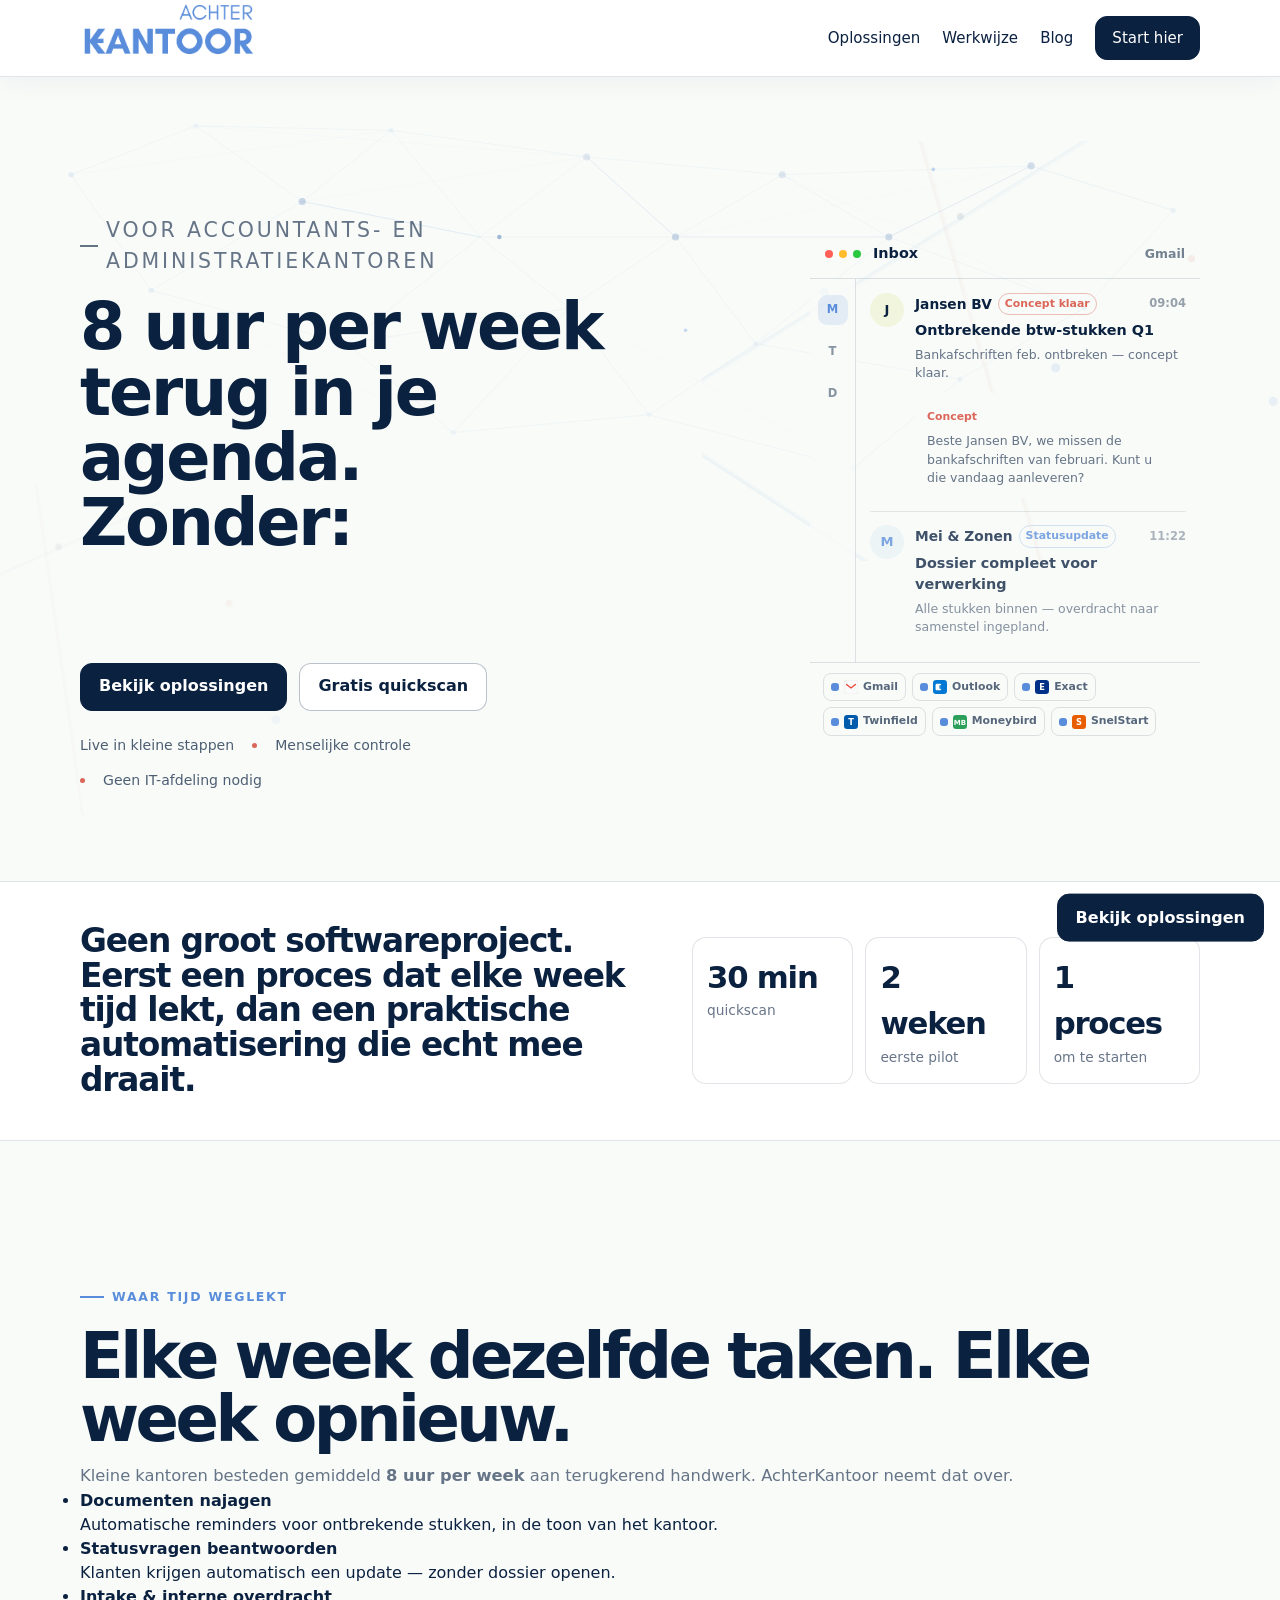
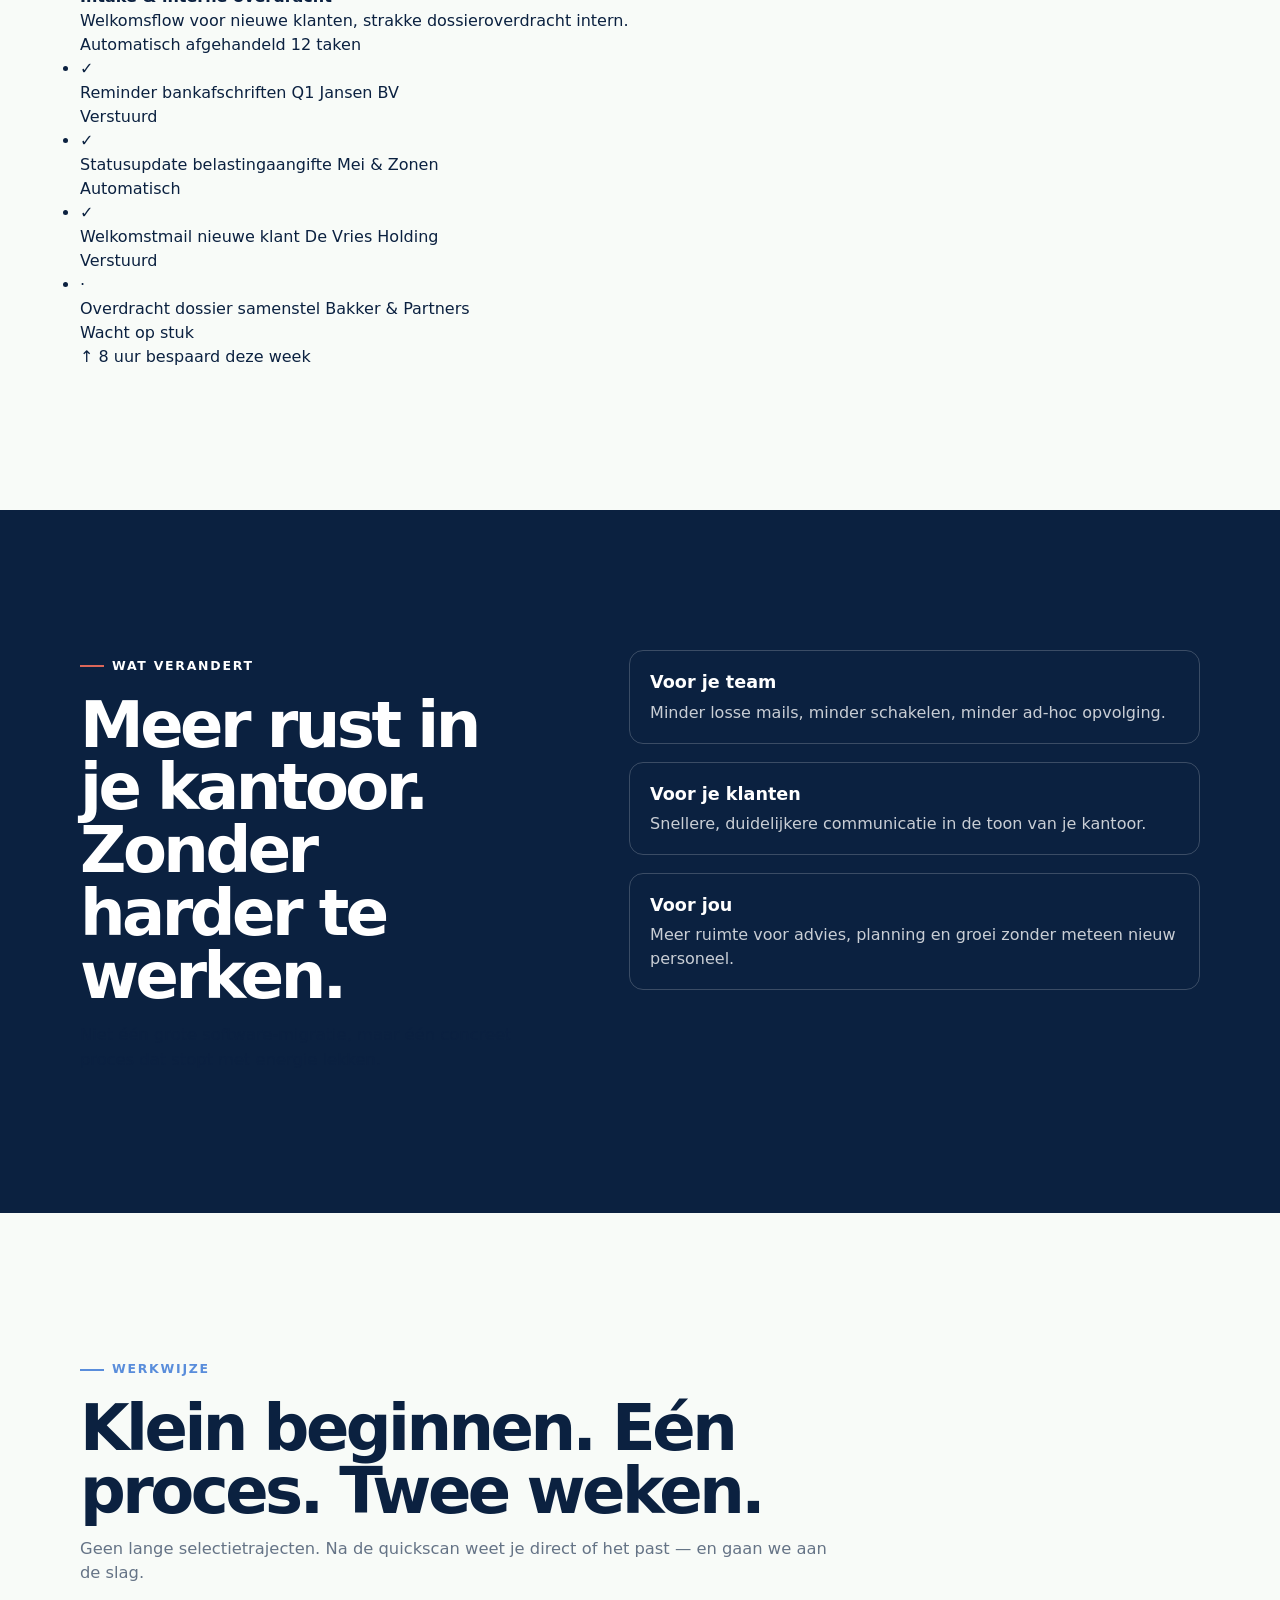
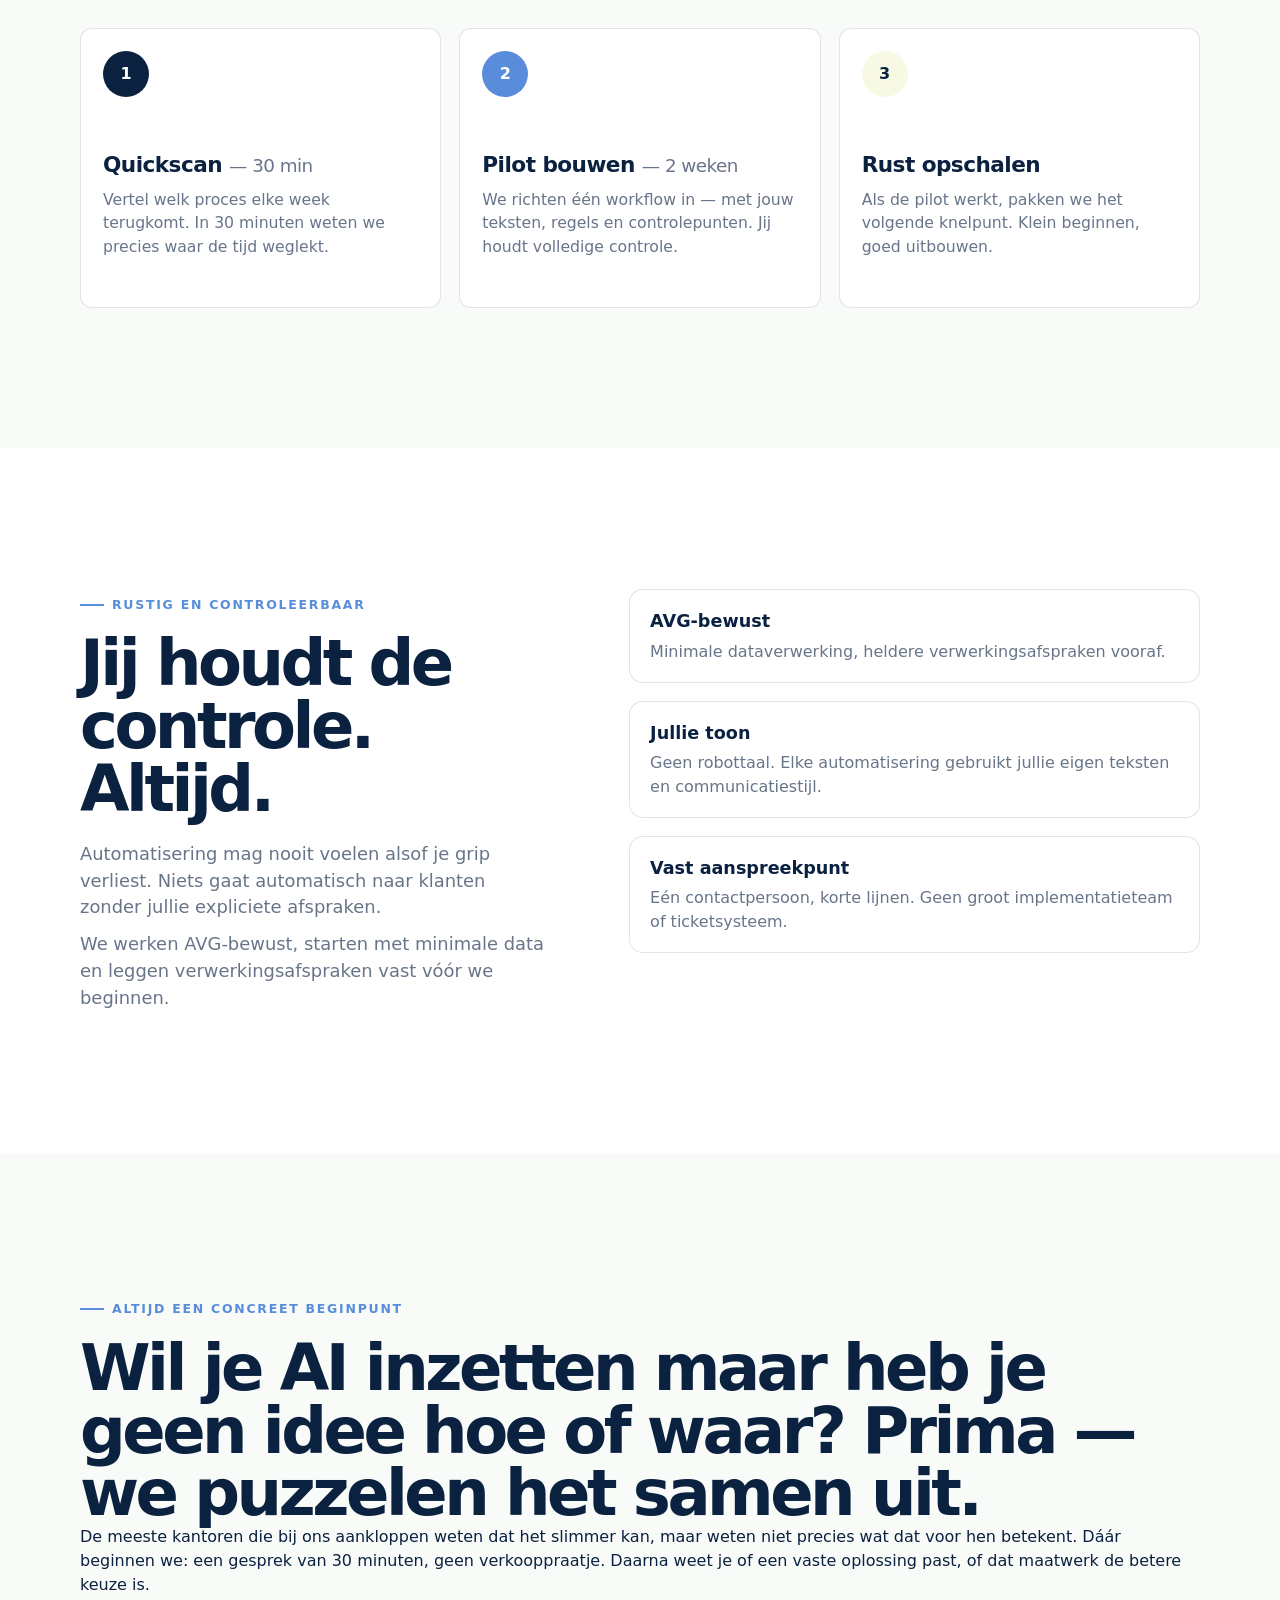
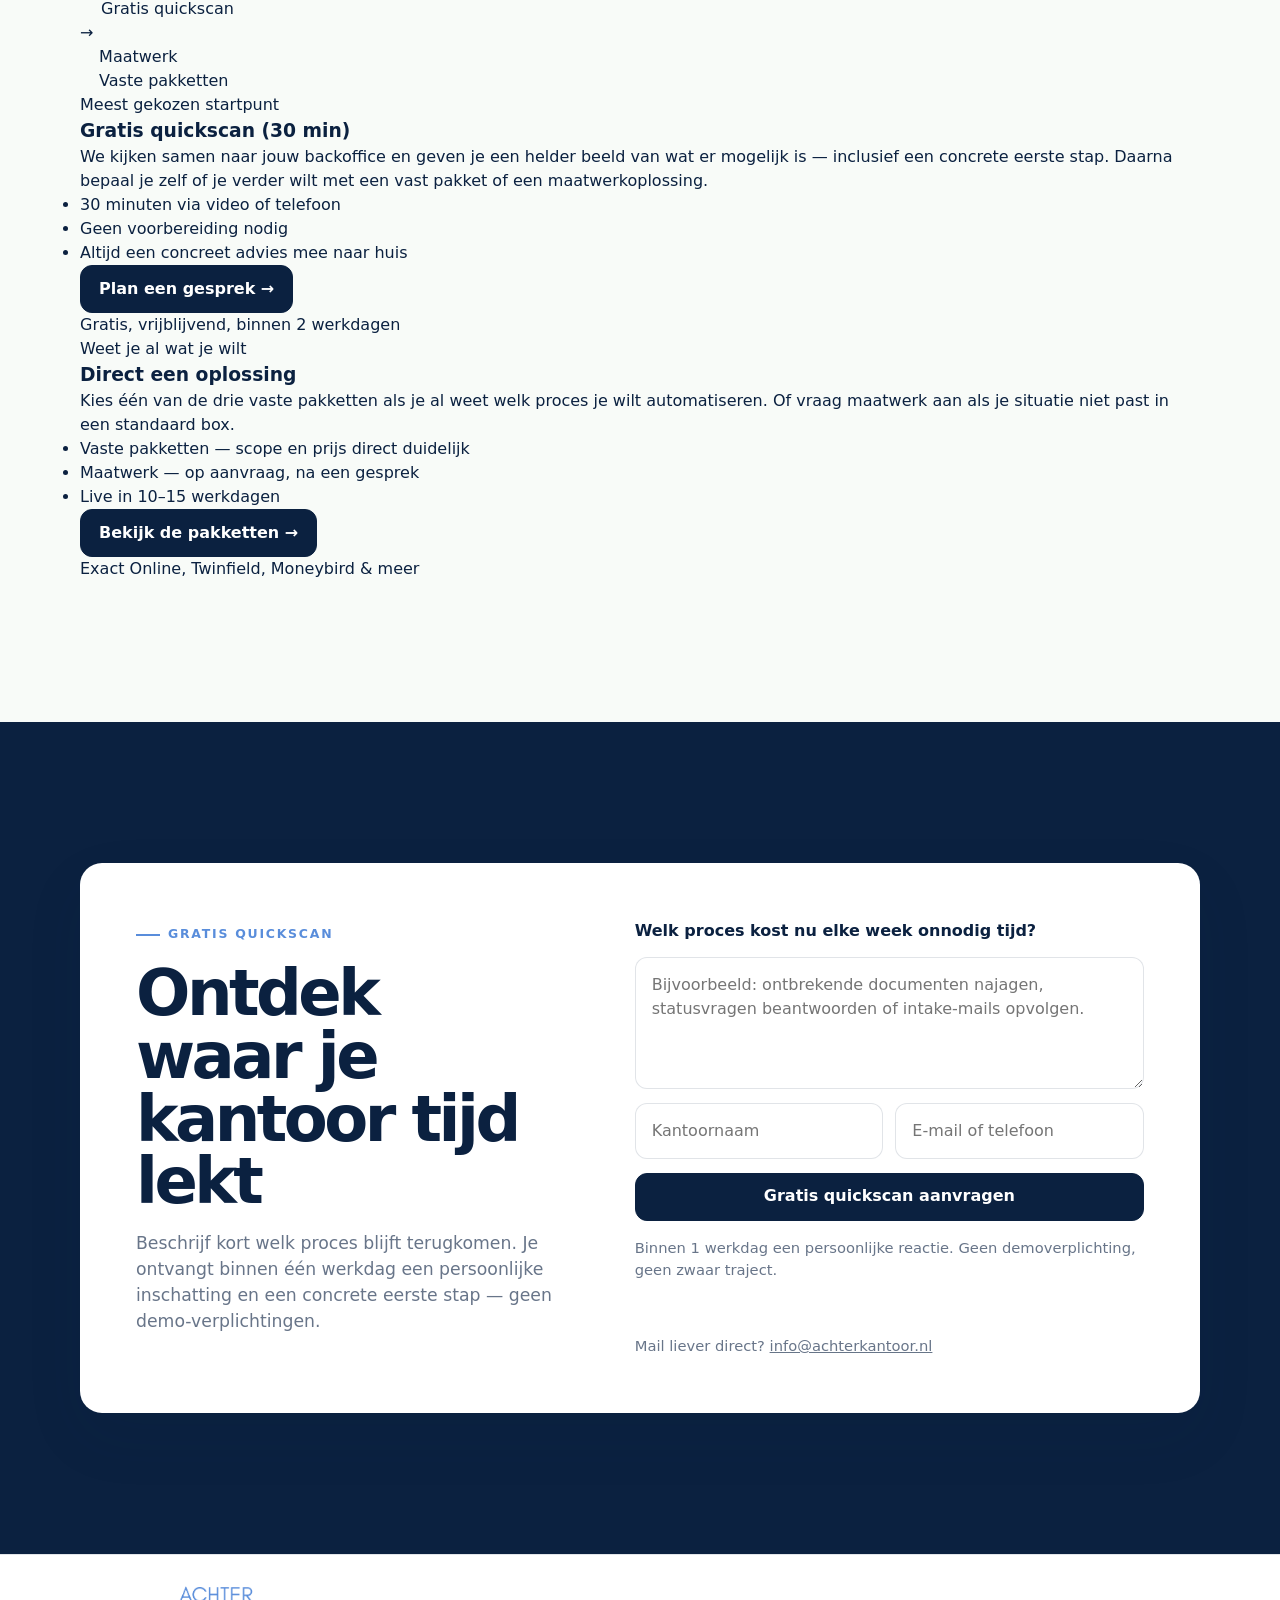
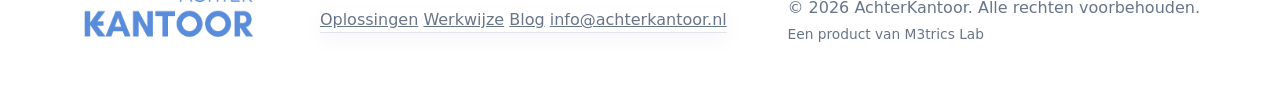
==== commit 6bcdc9ed: "feat: replace cal.com links with official Cal element-click embed All meeting/call buttons now open " ====
--- a/index.html
+++ b/index.html
@@ -4,8 +4,8 @@
     <meta charset="UTF-8">
     <meta name="viewport" content="width=device-width, initial-scale=1.0">
     <meta name="google-site-verification" content="KQu0bjUsAWASuNC1tGRFTzB3dk5TxmTwNNPj4azR6ak">
-    <title>AchterKantoor - 8 uur per week terug in je agenda</title>
-    <meta name="description" content="AchterKantoor helpt kleine Nederlandse accountants- en administratiekantoren met praktische automatisering voor documentverzoeken, reminders, statusvragen en interne overdracht.">
+    <title>AchterKantoor — Backoffice-automatisering voor accountantskantoren</title>
+    <meta name="description" content="AchterKantoor automatiseert backoffice-taken voor kleine accountantskantoren: documenten najagen, reminders, statusvragen en interne overdracht. Start met een gratis quickscan.">
     <meta property="og:title" content="AchterKantoor - 8 uur per week terug in je agenda">
     <meta property="og:description" content="Minder najagen, minder losse mails en meer rust in je accountantskantoor. Start met een gratis quickscan.">
     <meta property="og:type" content="website">
@@ -16,8 +16,13 @@
     <meta name="twitter:description" content="Praktische automatisering voor kleine Nederlandse accountantskantoren.">
     <meta name="twitter:image" content="https://achterkantoor.nl/og-image.png">
     <link rel="canonical" href="https://achterkantoor.nl">
-    <meta http-equiv="Content-Security-Policy" content="default-src 'self'; script-src 'self' 'unsafe-inline' gc.zgo.at www.googletagmanager.com; style-src 'self' 'unsafe-inline'; img-src 'self' data: www.google-analytics.com; connect-src 'self' achterkantoor.goatcounter.com www.google-analytics.com region1.google-analytics.com; frame-src 'none';">
+    <meta http-equiv="Content-Security-Policy" content="default-src 'self'; script-src 'self' 'unsafe-inline' gc.zgo.at www.googletagmanager.com https://app.cal.com; style-src 'self' 'unsafe-inline' https://api.fontshare.com https://fonts.googleapis.com; font-src 'self' https://api.fontshare.com https://fonts.gstatic.com; img-src 'self' data: www.google-analytics.com https://app.cal.com; connect-src 'self' achterkantoor.goatcounter.com www.google-analytics.com region1.google-analytics.com https://app.cal.com; frame-src https://app.cal.com;">
     <link rel="icon" href="/favicon.svg" type="image/svg+xml">
+    <link rel="preconnect" href="https://api.fontshare.com" crossorigin>
+    <link rel="preconnect" href="https://fonts.googleapis.com">
+    <link rel="preconnect" href="https://fonts.gstatic.com" crossorigin>
+    <link href="https://api.fontshare.com/v2/css?f[]=switzer@300,400,500,600,700,800&display=swap" rel="stylesheet">
+    <link href="https://fonts.googleapis.com/css2?family=JetBrains+Mono:wght@400;500&display=swap" rel="stylesheet">
     <link rel="stylesheet" href="/assets/site.css">
     <script async src="https://www.googletagmanager.com/gtag/js?id=G-J77FF15YMK"></script>
     <script>
@@ -53,6 +58,21 @@
       "name": "AchterKantoor",
       "url": "https://achterkantoor.nl",
       "publisher": { "@id": "https://achterkantoor.nl/#organization" }
+    }
+    </script>
+    <script type="application/ld+json">
+    {
+      "@context": "https://schema.org",
+      "@type": "ItemList",
+      "name": "AchterKantoor Automatiseringsoplossingen",
+      "description": "Vaste backoffice-automatiseringen voor kleine accountantskantoren",
+      "url": "https://achterkantoor.nl/oplossingen/",
+      "numberOfItems": 3,
+      "itemListElement": [
+        { "@type": "ListItem", "position": 1, "name": "Opvolging", "description": "Automatische documentopvolging en klantreminders voor accountantskantoren", "url": "https://achterkantoor.nl/oplossingen/" },
+        { "@type": "ListItem", "position": 2, "name": "Triage", "description": "Automatische inbox-triage en statusantwoorden voor accountantskantoren", "url": "https://achterkantoor.nl/oplossingen/" },
+        { "@type": "ListItem", "position": 3, "name": "Overdracht", "description": "Gestructureerde interne dossieroverdracht voor accountantskantoren", "url": "https://achterkantoor.nl/oplossingen/" }
+      ]
     }
     </script>
     <script type="application/ld+json">
@@ -96,11 +116,10 @@
             </a>
             <button class="nav-toggle" type="button" aria-label="Open navigatie" aria-expanded="false">Menu</button>
             <div class="nav-links" id="navLinks">
-                <a href="#voorbeelden">Voorbeelden</a>
-                <a href="#werkwijze">Werkwijze</a>
                 <a href="/oplossingen/">Oplossingen</a>
+                <a href="/wat-we-doen/">Werkwijze</a>
                 <a href="/blog/">Blog</a>
-                <a href="#contact" class="nav-cta">Quickscan</a>
+                <a href="/oplossingen/" class="nav-cta">Start hier</a>
             </div>
         </div>
     </nav>
@@ -108,16 +127,106 @@
     <main>
         <header class="hero">
             <div class="neural-bg" aria-hidden="true">
-                <span></span>
-                <span></span>
-                <span></span>
-                <span></span>
-                <span></span>
-                <span></span>
+              <svg class="neural-svg" xmlns="http://www.w3.org/2000/svg" viewBox="0 0 1440 560" preserveAspectRatio="none">
+                <!-- faint secondary connections -->
+                <g stroke="rgba(89,141,219,0.07)" stroke-width="0.8" fill="none">
+                  <line x1="80" y1="110" x2="440" y2="60"/><line x1="220" y1="55" x2="660" y2="90"/>
+                  <line x1="170" y1="240" x2="510" y2="400"/><line x1="640" y1="260" x2="960" y2="440"/>
+                  <line x1="880" y1="110" x2="1220" y2="260"/><line x1="1160" y1="100" x2="1320" y2="150"/>
+                  <line x1="340" y1="140" x2="660" y2="90"/><line x1="760" y1="180" x2="1160" y2="100"/>
+                </g>
+                <!-- main connection lines -->
+                <g stroke="rgba(89,141,219,0.12)" stroke-width="1" fill="none">
+                  <line x1="80" y1="110" x2="220" y2="55"/>
+                  <line x1="80" y1="110" x2="170" y2="240"/>
+                  <line x1="220" y1="55" x2="340" y2="140"/>
+                  <line x1="220" y1="55" x2="440" y2="60"/>
+                  <line x1="170" y1="240" x2="340" y2="140"/>
+                  <line x1="170" y1="240" x2="390" y2="300"/>
+                  <line x1="340" y1="140" x2="440" y2="60"/>
+                  <line x1="340" y1="140" x2="540" y2="180"/>
+                  <line x1="440" y1="60" x2="540" y2="180"/>
+                  <line x1="440" y1="60" x2="660" y2="90"/>
+                  <line x1="390" y1="300" x2="540" y2="180"/>
+                  <line x1="390" y1="300" x2="510" y2="400"/>
+                  <line x1="390" y1="300" x2="640" y2="260"/>
+                  <line x1="540" y1="180" x2="660" y2="90"/>
+                  <line x1="540" y1="180" x2="640" y2="260"/>
+                  <line x1="540" y1="180" x2="760" y2="180"/>
+                  <line x1="510" y1="400" x2="640" y2="260"/>
+                  <line x1="510" y1="400" x2="730" y2="380"/>
+                  <line x1="660" y1="90" x2="760" y2="180"/>
+                  <line x1="660" y1="90" x2="880" y2="110"/>
+                  <line x1="640" y1="260" x2="760" y2="180"/>
+                  <line x1="640" y1="260" x2="730" y2="380"/>
+                  <line x1="760" y1="180" x2="880" y2="110"/>
+                  <line x1="760" y1="180" x2="850" y2="300"/>
+                  <line x1="730" y1="380" x2="850" y2="300"/>
+                  <line x1="730" y1="380" x2="960" y2="440"/>
+                  <line x1="880" y1="110" x2="1000" y2="180"/>
+                  <line x1="880" y1="110" x2="1160" y2="100"/>
+                  <line x1="850" y1="300" x2="1000" y2="180"/>
+                  <line x1="850" y1="300" x2="1080" y2="340"/>
+                  <line x1="960" y1="440" x2="1080" y2="340"/>
+                  <line x1="1000" y1="180" x2="1160" y2="100"/>
+                  <line x1="1000" y1="180" x2="1220" y2="260"/>
+                  <line x1="1080" y1="340" x2="1220" y2="260"/>
+                  <line x1="1160" y1="100" x2="1320" y2="150"/>
+                  <line x1="1220" y1="260" x2="1320" y2="150"/>
+                </g>
+                <!-- highlighted active connections -->
+                <g stroke="rgba(89,141,219,0.22)" stroke-width="1" fill="none">
+                  <line x1="340" y1="140" x2="540" y2="180"/>
+                  <line x1="660" y1="90" x2="760" y2="180"/>
+                  <line x1="760" y1="180" x2="1000" y2="180"/>
+                  <line x1="1000" y1="180" x2="1160" y2="100"/>
+                </g>
+                <!-- regular nodes -->
+                <g fill="rgba(89,141,219,0.35)">
+                  <circle cx="80" cy="110" r="3"><animate attributeName="opacity" values="0.3;0.7;0.3" dur="4.2s" begin="0s" repeatCount="indefinite"/></circle>
+                  <circle cx="220" cy="55" r="3"><animate attributeName="opacity" values="0.3;0.6;0.3" dur="3.5s" begin="-1.2s" repeatCount="indefinite"/></circle>
+                  <circle cx="170" cy="240" r="3"><animate attributeName="opacity" values="0.2;0.6;0.2" dur="5.1s" begin="-0.7s" repeatCount="indefinite"/></circle>
+                  <circle cx="440" cy="60" r="3"><animate attributeName="opacity" values="0.3;0.65;0.3" dur="3.8s" begin="-2.1s" repeatCount="indefinite"/></circle>
+                  <circle cx="390" cy="300" r="3"><animate attributeName="opacity" values="0.2;0.55;0.2" dur="4.6s" begin="-3.3s" repeatCount="indefinite"/></circle>
+                  <circle cx="510" cy="400" r="3"><animate attributeName="opacity" values="0.3;0.6;0.3" dur="3.9s" begin="-1.8s" repeatCount="indefinite"/></circle>
+                  <circle cx="640" cy="260" r="3"><animate attributeName="opacity" values="0.25;0.6;0.25" dur="4.4s" begin="-0.4s" repeatCount="indefinite"/></circle>
+                  <circle cx="730" cy="380" r="3"><animate attributeName="opacity" values="0.2;0.55;0.2" dur="5.3s" begin="-2.8s" repeatCount="indefinite"/></circle>
+                  <circle cx="850" cy="300" r="3"><animate attributeName="opacity" values="0.3;0.6;0.3" dur="4.1s" begin="-1.5s" repeatCount="indefinite"/></circle>
+                  <circle cx="960" cy="440" r="3"><animate attributeName="opacity" values="0.2;0.5;0.2" dur="4.8s" begin="-3.6s" repeatCount="indefinite"/></circle>
+                  <circle cx="1080" cy="340" r="3"><animate attributeName="opacity" values="0.25;0.6;0.25" dur="3.7s" begin="-0.9s" repeatCount="indefinite"/></circle>
+                  <circle cx="1220" cy="260" r="3"><animate attributeName="opacity" values="0.3;0.65;0.3" dur="4.5s" begin="-2.2s" repeatCount="indefinite"/></circle>
+                  <circle cx="1320" cy="150" r="3"><animate attributeName="opacity" values="0.2;0.55;0.2" dur="5.0s" begin="-1.0s" repeatCount="indefinite"/></circle>
+                </g>
+                <!-- active/prominent nodes with glow ring -->
+                <g>
+                  <circle cx="340" cy="140" r="10" fill="none" stroke="rgba(89,141,219,0.12)" stroke-width="1"><animate attributeName="r" values="8;14;8" dur="3.2s" begin="0s" repeatCount="indefinite"/><animate attributeName="opacity" values="0.5;0;0.5" dur="3.2s" begin="0s" repeatCount="indefinite"/></circle>
+                  <circle cx="340" cy="140" r="4" fill="rgba(46,93,168,0.65)"><animate attributeName="opacity" values="0.5;0.9;0.5" dur="3.2s" begin="0s" repeatCount="indefinite"/></circle>
+
+                  <circle cx="760" cy="180" r="10" fill="none" stroke="rgba(89,141,219,0.12)" stroke-width="1"><animate attributeName="r" values="8;14;8" dur="2.8s" begin="-1.4s" repeatCount="indefinite"/><animate attributeName="opacity" values="0.5;0;0.5" dur="2.8s" begin="-1.4s" repeatCount="indefinite"/></circle>
+                  <circle cx="760" cy="180" r="4" fill="rgba(46,93,168,0.65)"><animate attributeName="opacity" values="0.5;0.9;0.5" dur="2.8s" begin="-1.4s" repeatCount="indefinite"/></circle>
+
+                  <circle cx="1000" cy="180" r="10" fill="none" stroke="rgba(89,141,219,0.12)" stroke-width="1"><animate attributeName="r" values="8;14;8" dur="3.6s" begin="-0.8s" repeatCount="indefinite"/><animate attributeName="opacity" values="0.5;0;0.5" dur="3.6s" begin="-0.8s" repeatCount="indefinite"/></circle>
+                  <circle cx="1000" cy="180" r="4" fill="rgba(46,93,168,0.65)"><animate attributeName="opacity" values="0.5;0.9;0.5" dur="3.6s" begin="-0.8s" repeatCount="indefinite"/></circle>
+
+                  <circle cx="660" cy="90" r="4" fill="rgba(46,93,168,0.55)"><animate attributeName="opacity" values="0.4;0.85;0.4" dur="4.0s" begin="-2.0s" repeatCount="indefinite"/></circle>
+                  <circle cx="880" cy="110" r="4" fill="rgba(46,93,168,0.55)"><animate attributeName="opacity" values="0.4;0.8;0.4" dur="3.4s" begin="-1.7s" repeatCount="indefinite"/></circle>
+                  <circle cx="1160" cy="100" r="4" fill="rgba(46,93,168,0.55)"><animate attributeName="opacity" values="0.4;0.85;0.4" dur="3.9s" begin="-0.5s" repeatCount="indefinite"/></circle>
+                </g>
+                <!-- signal travelers -->
+                <circle r="2.5" fill="rgba(46,93,168,0.9)">
+                  <animateMotion dur="5.5s" begin="0s" repeatCount="indefinite" path="M 80,110 L 340,140 L 540,180 L 760,180 L 1000,180 L 1320,150"/>
+                </circle>
+                <circle r="2" fill="rgba(89,141,219,0.75)">
+                  <animateMotion dur="6.2s" begin="-2.5s" repeatCount="indefinite" path="M 220,55 L 440,60 L 660,90 L 880,110 L 1160,100 L 1320,150"/>
+                </circle>
+                <circle r="2" fill="rgba(89,141,219,0.65)">
+                  <animateMotion dur="7.0s" begin="-1.8s" repeatCount="indefinite" path="M 170,240 L 390,300 L 640,260 L 850,300 L 1080,340 L 1220,260"/>
+                </circle>
+              </svg>
             </div>
             <div class="container hero-grid">
                 <div class="hero-copy reveal">
-                    <p class="eyebrow">Voor slimmer werkende administratiekantoren</p>
+                    <p class="eyebrow">Voor accountants- en administratiekantoren</p>
                     <h1>
                         8 uur per week terug in je agenda.
                         <span class="headline-switch" aria-label="Zonder extra personeel, technische kennis, langdurende setup of generieke AI teksten">
@@ -132,8 +241,8 @@
                     </h1>
                     <!-- <p class="hero-lead">AchterKantoor neemt het terugkerende opvolgwerk uit je kantoorproces: documenten najagen, reminders sturen, statusvragen beantwoorden en overdrachten strak houden.</p> -->
                     <div class="hero-actions">
-                        <a href="#contact" class="btn">Gratis quickscan aanvragen</a>
-                        <a href="#voorbeelden" class="btn btn-secondary">Bekijk voorbeelden</a>
+                        <a href="/oplossingen/" class="btn">Bekijk oplossingen</a>
+                        <a href="#contact" class="btn btn-secondary">Gratis quickscan</a>
                     </div>
                     <div class="hero-proof" aria-label="Belangrijkste voordelen">
                         <span>Live in kleine stappen</span>
@@ -142,7 +251,7 @@
                     </div>
                 </div>
 
-                <div class="workflow-panel mail-panel reveal" aria-label="Voorbeeld van inbox automatisering">
+                <div class="mail-panel reveal" aria-label="Voorbeeld van inbox automatisering">
                     <div class="mail-window-top">
                         <div class="window-dots" aria-hidden="true"><span></span><span></span><span></span></div>
                         <strong>Inbox</strong>
@@ -164,10 +273,10 @@
                                         <time>09:04</time>
                                     </div>
                                     <h3>Ontbrekende btw-stukken Q1</h3>
-                                    <p>We missen nog de bankafschriften van februari. AchterKantoor heeft een reminder klaargezet in jullie toon.</p>
+                                    <p>Bankafschriften feb. ontbreken — concept klaar.</p>
                                     <div class="draft-preview">
                                         <span>Concept</span>
-                                        <p>Beste Jansen BV, voor de btw-aangifte missen we nog de bankafschriften van februari. Kunnen jullie die vandaag uploaden?</p>
+                                        <p>Beste Jansen BV, we missen de bankafschriften van februari. Kunt u die vandaag aanleveren?</p>
                                     </div>
                                 </div>
                             </article>
@@ -180,151 +289,230 @@
                                         <time>11:22</time>
                                     </div>
                                     <h3>Dossier compleet voor verwerking</h3>
-                                    <p>Alle stukken zijn binnen. Taak staat klaar voor samenstel met korte interne overdracht.</p>
+                                    <p>Alle stukken binnen — overdracht naar samenstel ingepland.</p>
                                 </div>
                             </article>
                         </div>
                     </div>
                     <div class="tool-strip" aria-label="Voorbeelden van tools rondom het proces">
-                        <span class="tool-badge gmail">Gmail</span>
-                        <span class="tool-badge outlook">Outlook</span>
-                        <span class="tool-badge exact">Exact</span>
-                        <span class="tool-badge twinfield">Twinfield</span>
-                        <span class="tool-badge moneybird">Moneybird</span>
-                        <span class="tool-badge snelstart">SnelStart</span>
+                        <span class="tool-badge"><svg width="14" height="14" viewBox="0 0 22 22" fill="none"><rect width="22" height="22" rx="5" fill="#FAFAFA" stroke="#E8E8E8" stroke-width="1"/><path d="M4 7l7 5.5L18 7" fill="none" stroke="#EA4335" stroke-width="2" stroke-linecap="round"/></svg>Gmail</span>
+                        <span class="tool-badge"><svg width="14" height="14" viewBox="0 0 22 22" fill="none"><rect width="22" height="22" rx="5" fill="#0078D4"/><rect x="4" y="6" width="9" height="10" rx="2" fill="white"/><rect x="10" y="8" width="8" height="6" rx="1.5" fill="#0078D4" opacity="0.85"/></svg>Outlook</span>
+                        <span class="tool-badge"><svg width="14" height="14" viewBox="0 0 22 22" fill="none"><rect width="22" height="22" rx="5" fill="#003087"/><text x="11" y="16" text-anchor="middle" fill="white" font-size="13" font-weight="800" font-family="system-ui,sans-serif">E</text></svg>Exact</span>
+                        <span class="tool-badge"><svg width="14" height="14" viewBox="0 0 22 22" fill="none"><rect width="22" height="22" rx="5" fill="#005BAC"/><text x="11" y="16" text-anchor="middle" fill="white" font-size="13" font-weight="800" font-family="system-ui,sans-serif">T</text></svg>Twinfield</span>
+                        <span class="tool-badge"><svg width="14" height="14" viewBox="0 0 22 22" fill="none"><rect width="22" height="22" rx="5" fill="#2CA05A"/><text x="11" y="16" text-anchor="middle" fill="white" font-size="11" font-weight="800" font-family="system-ui,sans-serif">MB</text></svg>Moneybird</span>
+                        <span class="tool-badge"><svg width="14" height="14" viewBox="0 0 22 22" fill="none"><rect width="22" height="22" rx="5" fill="#E85D00"/><text x="11" y="16" text-anchor="middle" fill="white" font-size="13" font-weight="800" font-family="system-ui,sans-serif">S</text></svg>SnelStart</span>
                     </div>
                 </div>
             </div>
         </header>
 
-        <section class="section workflow-story" aria-label="Workflowverhaal">
+        <section class="intro-band" aria-label="Kernbelofte">
+            <div class="container intro-grid">
+                <p class="intro-statement reveal">Geen groot softwareproject. Eerst een proces dat elke week tijd lekt, dan een praktische automatisering die echt mee draait.</p>
+                <div class="mini-metrics reveal">
+                    <div><strong>30 min</strong><span>quickscan</span></div>
+                    <div><strong>2 weken</strong><span>eerste pilot</span></div>
+                    <div><strong>1 proces</strong><span>om te starten</span></div>
+                </div>
+            </div>
+        </section>
+
+        <section id="voorbeelden" class="section">
             <div class="container">
-                <div class="workflow-story-shell reveal">
-                    <div class="workflow-story-copy">
-                        <p class="eyebrow">Van losse handelingen naar een lopend kantoorritme</p>
-                        <h2>Eén rustige workflow maakt zichtbaar waar tijd weglekt en waar overdracht weer strak kan.</h2>
-                        <p>We kijken niet alleen naar de inbox, maar naar het hele stuk eromheen: intake van nieuwe vragen, documenten verzamelen, status bewaken en dossiers netjes overdragen. Zo ontstaat een breder werkbeeld waar een kleine automatisering direct voelbaar wordt.</p>
-                    </div>
-                    <div class="workflow-story-visual" aria-label="Visualisatie van kantoorworkflow">
-                        <div class="workflow-map">
-                            <article class="workflow-stage">
-                                <span class="workflow-stage-step">01</span>
-                                <strong>Intake</strong>
-                                <p>Nieuwe klantvraag, binnengekomen stukken en eerste routing.</p>
-                                <span class="workflow-stage-tag">Nieuwe intake</span>
-                            </article>
-                            <article class="workflow-stage highlighted">
-                                <span class="workflow-stage-step">02</span>
-                                <strong>Documenten</strong>
-                                <p>Opvolgen wat ontbreekt, slimmer herinneren en compleet maken.</p>
-                                <span class="workflow-stage-tag">Automatische opvolging</span>
-                            </article>
-                            <article class="workflow-stage">
-                                <span class="workflow-stage-step">03</span>
-                                <strong>Status</strong>
-                                <p>Sneller antwoord op wat klaarstaat, wacht of aandacht vraagt.</p>
-                                <span class="workflow-stage-tag">Live statusbeeld</span>
-                            </article>
-                            <article class="workflow-stage">
-                                <span class="workflow-stage-step">04</span>
-                                <strong>Overdracht</strong>
-                                <p>Heldere notities voor collega’s zodra een dossier doorschuift.</p>
-                                <span class="workflow-stage-tag">Interne handoff</span>
-                            </article>
+                <div class="features-split">
+                    <div class="features-copy reveal">
+                        <p class="eyebrow">Waar tijd weglekt</p>
+                        <h2>Elke week dezelfde taken. Elke week opnieuw.</h2>
+                        <p class="section-lead">Kleine kantoren besteden gemiddeld <strong>8 uur per week</strong> aan terugkerend handwerk. AchterKantoor neemt dat over.</p>
+                        <ul class="feature-list">
+                            <li>
+                                <span class="feature-dot"></span>
+                                <div>
+                                    <strong>Documenten najagen</strong>
+                                    <p>Automatische reminders voor ontbrekende stukken, in de toon van het kantoor.</p>
+                                </div>
+                            </li>
+                            <li>
+                                <span class="feature-dot"></span>
+                                <div>
+                                    <strong>Statusvragen beantwoorden</strong>
+                                    <p>Klanten krijgen automatisch een update — zonder dossier openen.</p>
+                                </div>
+                            </li>
+                            <li>
+                                <span class="feature-dot"></span>
+                                <div>
+                                    <strong>Intake &amp; interne overdracht</strong>
+                                    <p>Welkomsflow voor nieuwe klanten, strakke dossieroverdracht intern.</p>
+                                </div>
+                            </li>
+                        </ul>
+                    </div>
+                    <div class="features-visual reveal" aria-hidden="true">
+                        <div class="task-board">
+                            <div class="task-board-header">
+                                <span class="task-board-title">Automatisch afgehandeld</span>
+                                <span class="task-count-badge">12 taken</span>
+                            </div>
+                            <ul class="task-list-ui">
+                                <li class="task-item">
+                                    <span class="task-check done">✓</span>
+                                    <div class="task-info">
+                                        <span>Reminder bankafschriften Q1</span>
+                                        <span class="task-client">Jansen BV</span>
+                                    </div>
+                                    <span class="task-pill sent">Verstuurd</span>
+                                </li>
+                                <li class="task-item">
+                                    <span class="task-check done">✓</span>
+                                    <div class="task-info">
+                                        <span>Statusupdate belastingaangifte</span>
+                                        <span class="task-client">Mei &amp; Zonen</span>
+                                    </div>
+                                    <span class="task-pill auto">Automatisch</span>
+                                </li>
+                                <li class="task-item">
+                                    <span class="task-check done">✓</span>
+                                    <div class="task-info">
+                                        <span>Welkomstmail nieuwe klant</span>
+                                        <span class="task-client">De Vries Holding</span>
+                                    </div>
+                                    <span class="task-pill sent">Verstuurd</span>
+                                </li>
+                                <li class="task-item muted">
+                                    <span class="task-check wait">·</span>
+                                    <div class="task-info">
+                                        <span>Overdracht dossier samenstel</span>
+                                        <span class="task-client">Bakker &amp; Partners</span>
+                                    </div>
+                                    <span class="task-pill wait">Wacht op stuk</span>
+                                </li>
+                            </ul>
+                            <div class="task-board-footer">
+                                <span class="task-saving">↑ 8 uur bespaard deze week</span>
+                            </div>
                         </div>
-                        <div class="workflow-story-note" aria-label="Samenvatting van workfloweffect">
-                            <span class="workflow-story-note-label">Resultaat in de week</span>
-                            <p>Minder losse mailtjes, minder statusvragen en meer voorspelbare voortgang per dossier.</p>
-                        </div>
-                    </div>
-                    <div class="workflow-story-points" aria-label="Drie uitgangspunten">
-                        <article class="workflow-point">
-                            <strong>Breder dan alleen e-mail</strong>
-                            <p>De eerste workflow verbindt intake, dossierwerk en overdracht in plaats van alleen een inbox op te schonen.</p>
-                        </article>
-                        <article class="workflow-point">
-                            <strong>Zichtbaar voor het hele team</strong>
-                            <p>Iedere stap krijgt een duidelijke status, zodat collega’s minder hoeven te zoeken of na te vragen.</p>
-                        </article>
-                        <article class="workflow-point">
-                            <strong>Klein genoeg om snel te landen</strong>
-                            <p>We kiezen een concreet kantoorritme dat binnen bestaande tools getest kan worden zonder groot traject.</p>
-                        </article>
                     </div>
                 </div>
             </div>
         </section>
 
-        <section id="werkwijze" class="section start-rhythm">
+        <section class="section section-accent">
+            <div class="container split-feature">
+                <div class="reveal">
+                    <p class="eyebrow">Wat verandert</p>
+                    <h2>Meer rust in je kantoor. Zonder harder te werken.</h2>
+                    <p class="section-lead" style="margin-top:16px">Niet één grote software-migratie, maar één concreet proces dat stopt met energie lekken.</p>
+                </div>
+                <div class="outcome-list reveal">
+                    <div>
+                        <strong>Voor je team</strong>
+                        <p>Minder losse mails, minder schakelen, minder ad-hoc opvolging.</p>
+                    </div>
+                    <div>
+                        <strong>Voor je klanten</strong>
+                        <p>Snellere, duidelijkere communicatie in de toon van je kantoor.</p>
+                    </div>
+                    <div>
+                        <strong>Voor jou</strong>
+                        <p>Meer ruimte voor advies, planning en groei zonder meteen nieuw personeel.</p>
+                    </div>
+                </div>
+            </div>
+        </section>
+
+        <section id="werkwijze" class="section">
             <div class="container">
                 <div class="section-heading reveal">
-                    <p class="eyebrow">Start klein</p>
-                    <h2>We starten klein, in een proces dat elke week tijd kost.</h2>
-                    <p>Zo blijft de eerste pilot overzichtelijk: één ritme, één teammoment en één duidelijke plek waar slimmer werk direct merkbaar moet worden.</p>
+                    <p class="eyebrow">Werkwijze</p>
+                    <h2>Klein beginnen. Eén proces. Twee weken.</h2>
+                    <p class="section-lead">Geen lange selectietrajecten. Na de quickscan weet je direct of het past — en gaan we aan de slag.</p>
                 </div>
                 <div class="steps-grid">
                     <article class="step-card reveal">
                         <span>1</span>
-                        <h3>Kies het terugkerende moment</h3>
-                        <p>Bijvoorbeeld de maandelijkse stukkenstroom, de btw-deadline of een vaste intakeflow.</p>
+                        <h3>Quickscan <em style="font-style:normal;color:var(--muted);font-size:0.85em;font-weight:500">— 30 min</em></h3>
+                        <p>Vertel welk proces elke week terugkomt. In 30 minuten weten we precies waar de tijd weglekt.</p>
                     </article>
                     <article class="step-card reveal">
                         <span>2</span>
-                        <h3>Leg de beslisregels vast</h3>
-                        <p>We beschrijven wanneer er een seintje uitgaat, wanneer iemand meekijkt en wanneer werk doorschuift.</p>
+                        <h3>Pilot bouwen <em style="font-style:normal;color:var(--muted);font-size:0.85em;font-weight:500">— 2 weken</em></h3>
+                        <p>We richten één workflow in — met jouw teksten, regels en controlepunten. Jij houdt volledige controle.</p>
                     </article>
                     <article class="step-card reveal">
                         <span>3</span>
-                        <h3>Meet de rust in de week</h3>
-                        <p>Daarna ziet u sneller of het team minder hoeft te schakelen en waar verdere automatisering logisch is.</p>
+                        <h3>Rust opschalen</h3>
+                        <p>Als de pilot werkt, pakken we het volgende knelpunt. Klein beginnen, goed uitbouwen.</p>
                     </article>
                 </div>
             </div>
         </section>
 
-        <section id="voorbeelden" class="section workflow-areas">
-            <div class="container">
-                <div class="section-heading reveal">
-                    <p class="eyebrow">Workflowgebieden</p>
-                    <h2>Zo ziet slimmer werk in uw kantoor eruit.</h2>
-                    <p>De eerste workflows landen meestal in processen waar het team veel herhaalwerk doet en klanten wachten op duidelijkheid.</p>
-                </div>
-                <div class="example-grid">
-                    <article class="example-card reveal">
-                        <span class="card-number">01</span>
-                        <h3>Documenten najagen</h3>
-                        <p>Stukken opvragen, herinneringen plannen en opvolging klaarzetten zonder dat iemand elke dag dezelfde lijst hoeft af te lopen.</p>
-                    </article>
-                    <article class="example-card reveal">
-                        <span class="card-number">02</span>
-                        <h3>Statusvragen beantwoorden</h3>
-                        <p>Sneller laten zien waar een dossier staat, welke stap al liep en wanneer iemand uit het team moet overnemen.</p>
-                    </article>
-                    <article class="example-card reveal">
-                        <span class="card-number">03</span>
-                        <h3>Intake en overdracht</h3>
-                        <p>Nieuwe informatie verzamelen en intern doorgeven zonder losse notities, vergeten terugkoppeling of dubbel werk.</p>
-                    </article>
-                    <article class="example-card reveal">
-                        <span class="card-number">04</span>
-                        <h3>Deadline-opvolging</h3>
-                        <p>Terugkerende deadlines bewaken met vaste sequenties, zodat niets stilvalt omdat iemand het handmatig moest onthouden.</p>
-                    </article>
-                </div>
-            </div>
-        </section>
-
-        <section class="section control-story">
+        <section class="section trust-section">
             <div class="container trust-grid">
                 <div class="trust-copy reveal">
-                    <p class="eyebrow">Controle houden</p>
-                    <h2>Uw team houdt zicht op wat automatisch loopt en wat bij het team blijft.</h2>
-                    <p>Daarom ontwerpen we elke eerste workflow met duidelijke grenzen: wat automatisch mag starten, waar iemand expliciet meekijkt en hoe klantcommunicatie professioneel en herkenbaar blijft.</p>
+                    <p class="eyebrow">Rustig en controleerbaar</p>
+                    <h2>Jij houdt de controle. Altijd.</h2>
+                    <p>Automatisering mag nooit voelen alsof je grip verliest. Niets gaat automatisch naar klanten zonder jullie expliciete afspraken.</p>
+                    <p style="margin-top:10px">We werken AVG-bewust, starten met minimale data en leggen verwerkingsafspraken vast vóór we beginnen.</p>
                 </div>
                 <div class="trust-list reveal">
-                    <div><strong>Menselijke checkpunten</strong><span>Belangrijke uitzonderingen en gevoelige klantmomenten blijven bewust bij het team.</span></div>
-                    <div><strong>Jullie toon en regels</strong><span>Automatische opvolging gebruikt afspraken die passen bij uw kantoor, niet generieke standaardteksten.</span></div>
-                    <div><strong>Rustig uitbreiden</strong><span>Pas als de eerste flow werkt, bepalen we welke volgende stap verantwoord is.</span></div>
+                    <div><strong>AVG-bewust</strong><span>Minimale dataverwerking, heldere verwerkingsafspraken vooraf.</span></div>
+                    <div><strong>Jullie toon</strong><span>Geen robottaal. Elke automatisering gebruikt jullie eigen teksten en communicatiestijl.</span></div>
+                    <div><strong>Vast aanspreekpunt</strong><span>Eén contactpersoon, korte lijnen. Geen groot implementatieteam of ticketsysteem.</span></div>
+                </div>
+            </div>
+        </section>
+
+        <section class="section section-paths">
+            <div class="container">
+                <div class="paths-intro reveal">
+                    <p class="eyebrow">Altijd een concreet beginpunt</p>
+                    <h2>Wil je AI inzetten maar heb je geen idee hoe of waar? Prima — we puzzelen het samen uit.</h2>
+                    <p class="paths-intro-sub">De meeste kantoren die bij ons aankloppen weten dat het slimmer kan, maar weten niet precies wat dat voor hen betekent. Dáár beginnen we: een gesprek van 30 minuten, geen verkooppraatje. Daarna weet je of een vaste oplossing past, of dat maatwerk de betere keuze is.</p>
+                    <div class="path-flow" aria-hidden="true">
+                        <div class="path-flow-node path-flow-start">
+                            <svg width="16" height="16" viewBox="0 0 16 16" fill="none"><circle cx="8" cy="8" r="7" stroke="var(--signal-deep)" stroke-width="1.5"/><circle cx="8" cy="8" r="3" fill="var(--signal-deep)"/></svg>
+                            Gratis quickscan
+                        </div>
+                        <div class="path-flow-arrow">→</div>
+                        <div class="path-flow-branches">
+                            <div class="path-flow-branch path-flow-branch-a">
+                                <svg width="14" height="14" viewBox="0 0 16 16" fill="none"><rect x="2" y="2" width="12" height="12" rx="3" fill="var(--signal-deep)" opacity="0.15"/><path d="M5 8h6M8 5v6" stroke="var(--signal-deep)" stroke-width="1.5" stroke-linecap="round"/></svg>
+                                Maatwerk
+                            </div>
+                            <div class="path-flow-branch path-flow-branch-b">
+                                <svg width="14" height="14" viewBox="0 0 16 16" fill="none"><rect x="2" y="2" width="12" height="12" rx="3" fill="var(--ink)" opacity="0.08"/><path d="M4 6h8M4 10h5" stroke="var(--ink)" stroke-width="1.5" stroke-linecap="round"/></svg>
+                                Vaste pakketten
+                            </div>
+                        </div>
+                    </div>
+                </div>
+                <div class="paths-grid">
+                    <div class="path-card reveal">
+                        <div class="path-tag">Meest gekozen startpunt</div>
+                        <h3>Gratis quickscan (30 min)</h3>
+                        <p>We kijken samen naar jouw backoffice en geven je een helder beeld van wat er mogelijk is — inclusief een concrete eerste stap. Daarna bepaal je zelf of je verder wilt met een vast pakket of een maatwerkoplossing.</p>
+                        <ul class="path-points">
+                            <li>30 minuten via video of telefoon</li>
+                            <li>Geen voorbereiding nodig</li>
+                            <li>Altijd een concreet advies mee naar huis</li>
+                        </ul>
+                        <a href="https://cal.com/achterkantoor-app/30min" class="btn" data-cal-link="achterkantoor-app/30min" data-cal-namespace="30min" data-cal-config='{"layout":"month_view","useSlotsViewOnSmallScreen":"true"}'>Plan een gesprek →</a>
+                        <p class="path-note">Gratis, vrijblijvend, binnen 2 werkdagen</p>
+                    </div>
+                    <div class="path-card path-card-alt reveal">
+                        <div class="path-tag path-tag-alt">Weet je al wat je wilt</div>
+                        <h3>Direct een oplossing</h3>
+                        <p>Kies één van de drie vaste pakketten als je al weet welk proces je wilt automatiseren. Of vraag maatwerk aan als je situatie niet past in een standaard box.</p>
+                        <ul class="path-points">
+                            <li>Vaste pakketten — scope en prijs direct duidelijk</li>
+                            <li>Maatwerk — op aanvraag, na een gesprek</li>
+                            <li>Live in 10–15 werkdagen</li>
+                        </ul>
+                        <a href="/oplossingen/" class="btn">Bekijk de pakketten →</a>
+                        <p class="path-note">Exact Online, Twinfield, Moneybird &amp; meer</p>
+                    </div>
                 </div>
             </div>
         </section>
@@ -334,7 +522,7 @@
                 <div class="contact-copy">
                     <p class="eyebrow">Gratis quickscan</p>
                     <h2>Ontdek waar je kantoor tijd lekt</h2>
-                    <p>Deel kort welk proces elke week blijft terugkomen. We reageren persoonlijk met een concrete eerste inschatting en een logische pilotstap.</p>
+                    <p>Beschrijf kort welk proces blijft terugkomen. Je ontvangt binnen één werkdag een persoonlijke inschatting en een concrete eerste stap — geen demo-verplichtingen.</p>
                 </div>
 
                 <form class="signup-form" id="ideaBoxForm" novalidate>
@@ -362,7 +550,7 @@
     </main>
 
     <div class="sticky-cta" id="stickyCta">
-        <a href="#contact" class="btn">Gratis quickscan aanvragen</a>
+        <a href="/oplossingen/" class="btn">Bekijk oplossingen</a>
     </div>
 
     <footer>
@@ -370,6 +558,12 @@
             <a href="/" class="logo">
                 <img src="/branding/logo-nav-user.png" alt="AchterKantoor" class="logo-img">
             </a>
+            <nav class="footer-links" aria-label="Footernavigatie">
+                <a href="/oplossingen/">Oplossingen</a>
+                <a href="/wat-we-doen/">Werkwijze</a>
+                <a href="/blog/">Blog</a>
+                <a href="mailto:info@achterkantoor.nl">info@achterkantoor.nl</a>
+            </nav>
             <div>
                 <p>&copy; 2026 AchterKantoor. Alle rechten voorbehouden.</p>
                 <p class="powered-by">Een product van M3trics Lab</p>
@@ -488,5 +682,12 @@
     </script>
 
     <script data-goatcounter="https://achterkantoor.goatcounter.com/count" async src="//gc.zgo.at/count.js"></script>
+<!-- Cal element-click embed code begins -->
+<script type="text/javascript">
+  (function (C, A, L) { let p = function (a, ar) { a.q.push(ar); }; let d = C.document; C.Cal = C.Cal || function () { let cal = C.Cal; let ar = arguments; if (!cal.loaded) { cal.ns = {}; cal.q = cal.q || []; d.head.appendChild(d.createElement("script")).src = A; cal.loaded = true; } if (ar[0] === L) { const api = function () { p(api, arguments); }; const namespace = ar[1]; api.q = api.q || []; if(typeof namespace === "string"){cal.ns[namespace] = cal.ns[namespace] || api;p(cal.ns[namespace], ar);p(cal, ["initNamespace", namespace]);} else p(cal, ar); return;} p(cal, ar); }; })(window, "https://app.cal.com/embed/embed.js", "init");
+  Cal("init", "30min", {origin:"https://app.cal.com"});
+  Cal.ns["30min"]("ui", {"cssVarsPerTheme":{"light":{"cal-brand":"#1e1e1e"},"dark":{"cal-brand":"#598DDB"}},"hideEventTypeDetails":false,"layout":"month_view"});
+</script>
+<!-- Cal element-click embed code ends -->
 </body>
 </html>
--- a/assets/site.css
+++ b/assets/site.css
@@ -157,7 +157,7 @@
 .hero {
     position: relative;
     overflow: hidden;
-    padding: clamp(64px, 9vw, 104px) 0 clamp(44px, 7vw, 74px);
+    padding: clamp(64px, 9vw, 110px) 0 clamp(52px, 8vw, 90px);
 }
 
 .neural-bg {
@@ -165,48 +165,48 @@
     inset: 0;
     overflow: hidden;
     pointer-events: none;
-    opacity: 0.34;
+    opacity: 0.48;
 }
 
 .neural-bg::before,
 .neural-bg::after {
     content: "";
     position: absolute;
-    inset: 10% -6% auto auto;
-    width: min(560px, 50vw);
-    height: min(340px, 38vw);
+    inset: 8% -8% auto auto;
+    width: min(680px, 62vw);
+    height: min(420px, 48vw);
     background:
-        linear-gradient(33deg, transparent 12%, rgba(89, 141, 219, 0.14) 12.2%, transparent 12.8%),
-        linear-gradient(148deg, transparent 28%, rgba(89, 141, 219, 0.1) 28.2%, transparent 28.8%),
-        linear-gradient(74deg, transparent 42%, rgba(219, 102, 89, 0.08) 42.2%, transparent 42.8%),
-        radial-gradient(circle at 18% 36%, rgba(89, 141, 219, 0.24) 0 3px, transparent 4px),
-        radial-gradient(circle at 38% 18%, rgba(11, 33, 64, 0.14) 0 2px, transparent 3px),
-        radial-gradient(circle at 52% 54%, rgba(89, 141, 219, 0.2) 0 3px, transparent 4px),
-        radial-gradient(circle at 72% 28%, rgba(219, 102, 89, 0.18) 0 2px, transparent 3px),
-        radial-gradient(circle at 84% 62%, rgba(89, 141, 219, 0.18) 0 3px, transparent 4px);
+        linear-gradient(33deg, transparent 12%, rgba(89, 141, 219, 0.16) 12.2%, transparent 12.8%),
+        linear-gradient(148deg, transparent 28%, rgba(89, 141, 219, 0.13) 28.2%, transparent 28.8%),
+        linear-gradient(74deg, transparent 42%, rgba(219, 102, 89, 0.1) 42.2%, transparent 42.8%),
+        radial-gradient(circle at 18% 36%, rgba(89, 141, 219, 0.28) 0 4px, transparent 5px),
+        radial-gradient(circle at 38% 18%, rgba(11, 33, 64, 0.18) 0 3px, transparent 4px),
+        radial-gradient(circle at 52% 54%, rgba(89, 141, 219, 0.24) 0 4px, transparent 5px),
+        radial-gradient(circle at 72% 28%, rgba(219, 102, 89, 0.22) 0 3px, transparent 4px),
+        radial-gradient(circle at 84% 62%, rgba(89, 141, 219, 0.2) 0 4px, transparent 5px);
     filter: blur(0.1px);
     transform: translate3d(0, 0, 0);
-    animation: neuralDrift 18s ease-in-out infinite alternate;
+    animation: neuralDrift 14s ease-in-out infinite alternate;
 }
 
 .neural-bg::after {
-    inset: auto auto 10% -8%;
-    width: min(420px, 38vw);
-    height: min(250px, 28vw);
-    opacity: 0.42;
-    transform: rotate(6deg);
-    animation-duration: 22s;
+    inset: auto auto 8% -12%;
+    width: min(520px, 48vw);
+    height: min(320px, 34vw);
+    opacity: 0.55;
+    transform: rotate(8deg);
+    animation-duration: 18s;
     animation-direction: alternate-reverse;
 }
 
 .neural-bg span {
     position: absolute;
-    width: 5px;
-    height: 5px;
+    width: 7px;
+    height: 7px;
     border-radius: 50%;
-    background: rgba(89, 141, 219, 0.18);
-    box-shadow: 0 0 16px rgba(89, 141, 219, 0.16);
-    animation: neuralPulse 5.8s ease-in-out infinite;
+    background: rgba(89, 141, 219, 0.2);
+    box-shadow: 0 0 22px rgba(89, 141, 219, 0.22);
+    animation: neuralPulse 4.5s ease-in-out infinite;
 }
 
 .neural-bg span:nth-child(1) { left: 56%; top: 24%; animation-delay: -0.8s; }
@@ -218,21 +218,21 @@
 
 @keyframes neuralDrift {
     from {
-        transform: translate3d(-6px, -4px, 0) scale(0.98);
+        transform: translate3d(-10px, -6px, 0) scale(1);
     }
     to {
-        transform: translate3d(8px, 6px, 0) scale(1.01);
+        transform: translate3d(14px, 10px, 0) scale(1.03);
     }
 }
 
 @keyframes neuralPulse {
     0%, 100% {
-        opacity: 0.28;
-        transform: scale(0.92);
+        opacity: 0.35;
+        transform: scale(0.9);
     }
     50% {
-        opacity: 0.58;
-        transform: scale(1.08);
+        opacity: 0.72;
+        transform: scale(1.2);
     }
 }
 
@@ -240,13 +240,13 @@
     position: relative;
     z-index: 1;
     display: grid;
-    grid-template-columns: minmax(0, 0.92fr) minmax(0, 1.08fr);
-    gap: clamp(28px, 5vw, 58px);
+    grid-template-columns: minmax(0, 1fr) minmax(0, 1fr);
+    gap: clamp(36px, 6vw, 72px);
     align-items: center;
 }
 
 .hero-copy {
-    max-width: 560px;
+    max-width: 620px;
 }
 
 .eyebrow {
@@ -269,27 +269,27 @@
 }
 
 .hero h1 {
-    max-width: 680px;
-    color: var(--heading);
-    font-size: clamp(2.2rem, 4.4vw, 4.2rem);
+    max-width: 760px;
+    color: var(--heading);
+    font-size: clamp(2.45rem, 5.1vw, 4.9rem);
     font-weight: 700;
     letter-spacing: -0.035em;
-    line-height: 1.02;
+    line-height: 1;
 }
 
 .headline-switch {
     display: flex;
     flex-wrap: wrap;
     align-items: baseline;
-    column-gap: 0.2em;
-    row-gap: 0.06em;
+    column-gap: 0.24em;
+    row-gap: 0.04em;
 }
 
 .rotating-words {
     position: relative;
     display: inline-grid;
-    min-width: min(100%, 10.6em);
-    height: 1.06em;
+    min-width: min(100%, 11.8em);
+    height: 1.08em;
     overflow: hidden;
     color: var(--blue);
     vertical-align: bottom;
@@ -494,7 +494,7 @@
 .mail-panel {
     border-radius: 16px;
     justify-self: end;
-    width: min(100%, 520px);
+    width: min(100%, 390px);
 }
 
 .mail-window-top {
@@ -836,24 +836,6 @@
     padding: 42px 0;
 }
 
-.intro-band-overlap {
-    position: relative;
-    z-index: 2;
-    margin-top: -24px;
-    border-block: 0;
-    background: transparent;
-    padding-top: 0;
-}
-
-.intro-band-overlap .container {
-    position: relative;
-    border-top: 1px solid rgba(11, 33, 64, 0.12);
-    border-radius: 26px 26px 0 0;
-    background: linear-gradient(180deg, rgba(255, 255, 255, 0.92) 0%, rgba(248, 251, 248, 0.98) 100%);
-    box-shadow: 0 -10px 30px rgba(11, 33, 64, 0.04);
-    padding-top: 26px;
-}
-
 .intro-grid {
     display: grid;
     grid-template-columns: 1.15fr 1fr;
@@ -945,6 +927,18 @@
     box-shadow: var(--shadow);
 }
 
+.solution-card h3,
+.demo-card h3 {
+    color: var(--heading);
+    font-size: 1.48rem;
+    letter-spacing: -0.03em;
+}
+
+.solution-card p,
+.demo-card p {
+    color: var(--muted);
+}
+
 .solution-price-row {
     display: flex;
     flex-wrap: wrap;
@@ -953,14 +947,102 @@
     font-weight: 700;
 }
 
+.solution-columns {
+    display: grid;
+    grid-template-columns: repeat(2, minmax(0, 1fr));
+    gap: 16px;
+}
+
+.solution-columns strong,
+.demo-flow strong {
+    display: block;
+    margin-bottom: 10px;
+    color: var(--heading);
+    font-size: 0.96rem;
+    font-weight: 650;
+}
+
+.solution-columns ul,
+.demo-meta ul,
+.demo-flow ol {
+    display: grid;
+    gap: 8px;
+    padding-left: 18px;
+}
+
+.solution-columns li,
+.demo-meta li,
+.demo-flow li {
+    color: var(--muted);
+    font-size: 0.95rem;
+}
+
+.solution-actions {
+    display: flex;
+    flex-wrap: wrap;
+    gap: 12px;
+    align-items: center;
+    margin-top: auto;
+}
+
+.solution-actions .btn,
+.solution-actions .btn-secondary {
+    justify-content: center;
+}
+
 .demo-panels {
     display: grid;
     grid-template-columns: repeat(auto-fit, minmax(280px, 1fr));
     gap: 22px;
 }
 
+.demo-card {
+    display: grid;
+    gap: 18px;
+    padding: 28px;
+    border: 1px solid rgba(255, 255, 255, 0.16);
+    border-radius: 22px;
+    background: rgba(255, 255, 255, 0.08);
+    box-shadow: 0 24px 48px rgba(0, 0, 0, 0.16);
+    transition: transform 0.25s ease, border-color 0.25s ease, background 0.25s ease;
+}
+
+.demo-card-active {
+    transform: translateY(-4px);
+    border-color: rgba(255, 255, 255, 0.34);
+    background: rgba(255, 255, 255, 0.12);
+}
+
+.demo-meta {
+    display: grid;
+    gap: 10px;
+    padding: 16px 18px;
+    border-radius: 16px;
+    background: rgba(255, 255, 255, 0.08);
+}
+
+.demo-meta span {
+    color: inherit;
+    font-size: 0.9rem;
+    font-weight: 650;
+    letter-spacing: 0.02em;
+    text-transform: uppercase;
+}
+
+.demo-flow {
+    padding-top: 6px;
+}
+
 .solution-wizard::backdrop {
     background: rgba(11, 33, 64, 0.42);
+}
+
+.solution-wizard {
+    margin: auto;
+    border: 0;
+    border-radius: 24px;
+    background: transparent;
+    padding: 0;
 }
 
 .wizard-shell {
@@ -969,6 +1051,165 @@
     border-radius: 24px;
     padding: 0;
     overflow: hidden;
+    background: var(--paper);
+    box-shadow: 0 30px 70px rgba(7, 20, 39, 0.28);
+}
+
+.wizard-header,
+.wizard-panel,
+.wizard-actions {
+    padding-left: clamp(22px, 3vw, 32px);
+    padding-right: clamp(22px, 3vw, 32px);
+}
+
+.wizard-header {
+    display: flex;
+    align-items: start;
+    justify-content: space-between;
+    gap: 20px;
+    padding-top: 28px;
+    padding-bottom: 20px;
+    border-bottom: 1px solid var(--border);
+}
+
+.wizard-close {
+    border: 0;
+    background: transparent;
+    color: var(--heading);
+    font-size: 2rem;
+    line-height: 1;
+    cursor: pointer;
+}
+
+.wizard-close:disabled,
+.wizard-actions button:disabled {
+    cursor: wait;
+    opacity: 0.68;
+}
+
+.wizard-panel {
+    display: grid;
+    gap: 16px;
+    padding-top: 24px;
+    padding-bottom: 20px;
+}
+
+.wizard-fields {
+    display: grid;
+    gap: 14px;
+}
+
+.wizard-fields label {
+    display: grid;
+    gap: 8px;
+    color: var(--charcoal);
+    font-weight: 620;
+}
+
+.wizard-choice-group {
+    display: grid;
+    gap: 10px;
+    padding: 0;
+    margin: 0;
+    border: 0;
+}
+
+.wizard-choice-group legend {
+    color: var(--charcoal);
+    font-weight: 620;
+}
+
+.wizard-checklist {
+    display: flex;
+    flex-wrap: wrap;
+    gap: 10px;
+}
+
+.choice-chip {
+    display: inline-flex;
+    align-items: center;
+    gap: 8px;
+    padding: 10px 14px;
+    border: 1px solid var(--border);
+    border-radius: 999px;
+    background: #fff;
+    color: var(--muted);
+    font-weight: 500;
+}
+
+.choice-chip input {
+    width: 16px;
+    height: 16px;
+}
+
+.wizard-fields input,
+.wizard-fields select,
+.wizard-fields textarea {
+    width: 100%;
+    border: 1px solid var(--border);
+    border-radius: 12px;
+    background: #fff;
+    color: var(--text);
+    font: inherit;
+    padding: 14px 15px;
+}
+
+.wizard-fields textarea {
+    min-height: 126px;
+    resize: vertical;
+}
+
+.wizard-fields input:focus,
+.wizard-fields select:focus,
+.wizard-fields textarea:focus {
+    outline: 3px solid var(--lime-soft);
+    outline-offset: 2px;
+}
+
+.wizard-review {
+    display: grid;
+    gap: 12px;
+}
+
+.wizard-review div {
+    display: grid;
+    gap: 4px;
+    padding: 14px 16px;
+    border: 1px solid var(--border);
+    border-radius: 14px;
+    background: #fff;
+}
+
+.wizard-review strong {
+    color: var(--heading);
+    font-size: 0.92rem;
+}
+
+.wizard-review span {
+    color: var(--muted);
+}
+
+.wizard-actions {
+    display: flex;
+    align-items: center;
+    justify-content: space-between;
+    gap: 12px;
+    padding-top: 16px;
+    padding-bottom: 28px;
+    border-top: 1px solid var(--border);
+}
+
+.wizard-actions-end {
+    display: flex;
+    flex-wrap: wrap;
+    justify-content: flex-end;
+    gap: 12px;
+}
+
+#wizardStatus {
+    padding-left: clamp(22px, 3vw, 32px);
+    padding-right: clamp(22px, 3vw, 32px);
+    padding-bottom: 12px;
 }
 
 .privacy-grid {
@@ -995,7 +1236,8 @@
     padding-left: 18px;
 }
 
-.section-card {
+.section-card,
+.solutions-section-card {
     border: 1px solid var(--border);
     border-radius: 24px;
     background: var(--paper);
@@ -1003,7 +1245,8 @@
     padding: clamp(24px, 4vw, 40px);
 }
 
-.section-card .eyebrow + h2 {
+.section-card .eyebrow + h2,
+.solutions-section-card .eyebrow + h2 {
     margin-top: 10px;
 }
 
@@ -1056,6 +1299,659 @@
 .faq-grid p {
     margin-top: 12px;
     color: var(--muted);
+}
+
+.solutions-page .section {
+    padding: clamp(64px, 8vw, 104px) 0;
+}
+
+.solutions-page .solutions-catalog.section {
+    padding-top: clamp(30px, 5vw, 52px);
+}
+
+.solutions-page .section-heading {
+    max-width: 680px;
+    margin-bottom: 30px;
+}
+
+.solutions-page .solutions-catalog .section-heading {
+    margin-left: auto;
+    margin-right: auto;
+    text-align: center;
+}
+
+.catalog-help {
+    display: inline-flex;
+    align-items: center;
+    gap: 12px;
+    margin-top: 14px;
+    color: var(--muted);
+    font-size: 0.9rem;
+}
+
+.catalog-help-link {
+    padding: 8px 12px;
+    border: 1px solid rgba(11, 33, 64, 0.14);
+    border-radius: 999px;
+    background: #fff;
+    color: var(--heading);
+    font-size: 0.82rem;
+    font-weight: 700;
+    text-decoration: none;
+}
+
+.catalog-help-link:hover {
+    color: var(--blue);
+}
+
+.solutions-page .section h2,
+.solutions-page section h2 {
+    font-size: clamp(1.9rem, 3vw, 2.8rem);
+    letter-spacing: -0.045em;
+    line-height: 1.02;
+}
+
+.solutions-page .solutions-grid {
+    gap: 18px;
+    align-items: stretch;
+}
+
+.solutions-page .solution-card {
+    position: relative;
+    height: 100%;
+    gap: 14px;
+    padding: clamp(22px, 2.5vw, 28px);
+    padding-top: clamp(30px, 3vw, 38px);
+    border-radius: 26px;
+    box-shadow: 0 20px 44px rgba(11, 33, 64, 0.07);
+    align-content: start;
+    text-align: left;
+    overflow: visible;
+}
+
+.solutions-page .solution-card::before {
+    content: "";
+    position: absolute;
+    inset: 0;
+    border-radius: inherit;
+    pointer-events: none;
+    opacity: 0;
+    transition: opacity 180ms ease;
+}
+
+.solutions-page .solution-card-featured {
+    border-color: rgba(11, 33, 64, 0.18);
+    background: #fff;
+    box-shadow: 0 24px 52px rgba(11, 33, 64, 0.09);
+}
+
+.solutions-page .solution-card-featured::before {
+    opacity: 0;
+    border: 0;
+    background: transparent;
+}
+
+.solutions-page .solution-card-mail {
+    border-color: rgba(11, 33, 64, 0.16);
+    background: #fff;
+}
+
+.solutions-page .solution-card-mail::before {
+    opacity: 0;
+    background: transparent;
+}
+
+.solutions-page .solution-card-status {
+    border-color: rgba(11, 33, 64, 0.16);
+    background: #fff;
+}
+
+.solutions-page .solution-card-status::before {
+    opacity: 0;
+    background: transparent;
+}
+
+.solutions-page .solutions-catalog {
+    position: relative;
+    background:
+        radial-gradient(circle at top left, rgba(89, 141, 219, 0.08), transparent 24%),
+        radial-gradient(circle at bottom right, rgba(206, 219, 89, 0.08), transparent 28%);
+}
+
+.solution-card-head {
+    display: grid;
+    gap: 8px;
+}
+
+.solution-card-topline {
+    display: flex;
+    flex-wrap: wrap;
+    align-items: center;
+    justify-content: flex-start;
+    gap: 10px;
+}
+
+.solution-label {
+    color: var(--blue);
+    font-size: 0.76rem;
+    font-weight: 700;
+    letter-spacing: 0.14em;
+    text-transform: uppercase;
+}
+
+.solution-badge {
+    position: absolute;
+    top: 0;
+    left: 50%;
+    transform: translate(-50%, -50%);
+    display: inline-flex;
+    align-items: center;
+    min-height: 30px;
+    padding: 6px 12px;
+    border-radius: 999px;
+    background: rgba(11, 33, 64, 0.92);
+    color: #fff;
+    font-size: 0.78rem;
+    font-weight: 700;
+    letter-spacing: 0.04em;
+}
+
+.solution-context {
+    max-width: 34ch;
+    color: color-mix(in srgb, var(--muted) 62%, var(--heading));
+    font-size: 0.92rem;
+    line-height: 1.45;
+}
+
+.solution-summary {
+    color: var(--heading);
+    font-size: 0.98rem;
+    line-height: 1.5;
+    letter-spacing: -0.01em;
+}
+
+.solutions-page .solution-price-row {
+    display: grid;
+    grid-template-columns: 1fr;
+    gap: 8px;
+}
+
+.solutions-page .solution-stat {
+    display: grid;
+    gap: 4px;
+    align-content: start;
+    min-height: 68px;
+    padding: 12px 13px;
+    border: 1px solid rgba(11, 33, 64, 0.08);
+    border-radius: 16px;
+    background: rgba(255, 255, 255, 0.84);
+}
+
+.solutions-page .solution-stat-label {
+    color: var(--muted);
+    font-size: 0.74rem;
+    font-weight: 700;
+    letter-spacing: 0.12em;
+    text-transform: uppercase;
+}
+
+.solutions-page .solution-stat strong {
+    color: var(--heading);
+    font-size: 0.95rem;
+    font-weight: 700;
+    line-height: 1.35;
+}
+
+.solutions-page .solution-detail-panel,
+.solutions-page .demo-flow strong,
+.privacy-point strong,
+.dashboard-glimpse strong,
+.start-step strong {
+    display: grid;
+}
+
+.solutions-page .solution-detail-panel {
+    gap: 8px;
+}
+
+.solutions-page .solution-detail-panel strong,
+.solutions-page .demo-flow strong,
+.privacy-point strong,
+.dashboard-glimpse strong,
+.start-step strong {
+    margin-bottom: 8px;
+    font-size: 0.9rem;
+}
+
+.solutions-page .solution-list-block {
+    display: grid;
+    gap: 8px;
+}
+
+.solutions-page .solution-list-block ul {
+    display: grid;
+    gap: 8px;
+    padding-left: 18px;
+}
+
+.solutions-page .demo-meta span {
+    color: var(--heading);
+    font-size: 0.78rem;
+    font-weight: 700;
+    letter-spacing: 0.14em;
+    text-transform: uppercase;
+}
+
+.solution-fit-list,
+.solutions-page .demo-meta ul {
+    display: flex;
+    flex-wrap: wrap;
+    gap: 8px;
+    list-style: none;
+    padding-left: 0;
+}
+
+.solution-fit-list li,
+.solutions-page .demo-meta li {
+    padding: 6px 10px;
+    border: 1px solid rgba(11, 33, 64, 0.09);
+    border-radius: 999px;
+    background: rgba(255, 255, 255, 0.9);
+    color: var(--heading);
+    font-size: 0.82rem;
+}
+
+.proof-note {
+    color: var(--muted);
+    font-size: 0.9rem;
+}
+
+.solution-timing {
+    color: var(--heading);
+    font-size: 0.88rem;
+    font-weight: 650;
+}
+
+.solution-checklist {
+    display: grid;
+    gap: 10px;
+    list-style: none;
+    padding-left: 0;
+}
+
+.solution-checklist li {
+    position: relative;
+    padding-left: 20px;
+    color: var(--heading);
+    font-size: 0.92rem;
+    line-height: 1.45;
+}
+
+.solution-checklist li::before {
+    content: "✓";
+    position: absolute;
+    left: 0;
+    top: 0;
+    color: #2f9e44;
+    font-weight: 700;
+}
+
+.solutions-page .solution-actions {
+    margin-top: auto;
+    justify-content: center;
+    align-items: center;
+}
+
+.solutions-page .solution-actions .btn {
+    flex: 1 1 100%;
+    width: 100%;
+    justify-content: center;
+    letter-spacing: 0.08em;
+    text-transform: uppercase;
+    font-size: 0.84rem;
+    font-weight: 700;
+}
+
+.solutions-page .solution-actions .btn:not(.btn-secondary) {
+    border-color: var(--charcoal);
+    background: linear-gradient(180deg, #17345d 0%, var(--charcoal) 100%);
+    color: #fff;
+    box-shadow: 0 14px 28px rgba(11, 33, 64, 0.24);
+}
+
+.solutions-page .solution-actions .btn:not(.btn-secondary):hover,
+.solutions-page .solution-actions .btn:not(.btn-secondary):focus-visible {
+    background: linear-gradient(180deg, #21426f 0%, var(--charcoal) 100%);
+    box-shadow: 0 18px 32px rgba(11, 33, 64, 0.3);
+}
+
+.solutions-page .solution-actions .btn-secondary {
+    box-shadow: 0 8px 18px rgba(11, 33, 64, 0.08);
+}
+
+.solution-detail-toggle {
+    justify-self: center;
+    order: 2;
+    margin-top: 10px;
+    padding: 0;
+    border: 0;
+    background: transparent;
+    color: rgba(11, 33, 64, 0.58);
+    font-size: 0.78rem;
+    font-weight: 600;
+    text-decoration: none;
+    letter-spacing: 0.02em;
+    cursor: pointer;
+}
+
+.solution-detail-toggle:hover,
+.solution-detail-toggle:focus-visible {
+    color: rgba(11, 33, 64, 0.82);
+}
+
+.solution-detail-panel {
+    gap: 14px;
+    position: absolute;
+    left: 18px;
+    right: 18px;
+    top: calc(100% - 8px);
+    z-index: 20;
+    margin-top: 0;
+    padding: 18px;
+    border: 1px solid rgba(11, 33, 64, 0.12);
+    border-radius: 20px;
+    background: #fff;
+    box-shadow: 0 20px 44px rgba(11, 33, 64, 0.12);
+    text-align: left;
+}
+
+.solution-detail-panel[hidden] {
+    display: none;
+}
+
+.solution-detail-grid {
+    display: grid;
+    gap: 14px;
+    grid-template-columns: 1fr;
+}
+
+.solution-detail-foot {
+    display: grid;
+    gap: 10px;
+}
+
+.solution-detail-foot p {
+    color: var(--muted);
+    font-size: 0.92rem;
+    line-height: 1.55;
+}
+
+.call-embed-shell {
+    width: min(100%, 920px);
+    max-width: 920px;
+}
+
+.call-embed-frame {
+    min-height: min(78vh, 760px);
+    border: 1px solid rgba(11, 33, 64, 0.08);
+    border-radius: 20px;
+    overflow: hidden;
+    background: #fff;
+}
+
+.call-embed-frame iframe {
+    display: block;
+    width: 100%;
+    height: min(78vh, 760px);
+    border: 0;
+    background: #fff;
+}
+
+.solution-detail-panel .solution-list-block ul {
+    list-style: disc;
+    padding-left: 18px;
+}
+
+.solution-detail-panel .solution-list-block li {
+    color: var(--heading);
+    font-size: 0.92rem;
+    line-height: 1.5;
+}
+
+.solution-detail-foot .solution-fit-list {
+    justify-content: flex-start;
+}
+
+.solutions-proof-section {
+    background: linear-gradient(180deg, rgba(89, 141, 219, 0.06) 0%, rgba(255, 255, 255, 0) 72%);
+}
+
+.solutions-page .demo-panels {
+    gap: 28px;
+}
+
+.solutions-page .demo-card {
+    gap: 14px;
+    padding: 0;
+    border: 0;
+    border-radius: 0;
+    background: transparent;
+    box-shadow: none;
+}
+
+.proof-card-header {
+    display: grid;
+    gap: 8px;
+}
+
+.solutions-page .demo-card h3 {
+    font-size: 1.22rem;
+}
+
+.proof-intro {
+    max-width: 32ch;
+    color: var(--heading);
+    font-size: 0.98rem;
+    line-height: 1.55;
+}
+
+.solutions-page .demo-flow {
+    display: grid;
+    gap: 10px;
+    padding: 16px 0 0;
+    border-top: 1px solid rgba(11, 33, 64, 0.1);
+    border-radius: 0;
+    background: transparent;
+}
+
+.solutions-page .demo-card-active {
+    transform: translateY(-2px);
+}
+
+.solutions-start-section {
+    padding-top: clamp(28px, 4vw, 48px);
+}
+
+.start-strip {
+    display: grid;
+    gap: 28px;
+    padding: 28px;
+    border: 1px solid rgba(89, 141, 219, 0.14);
+    border-radius: 28px;
+    background: linear-gradient(135deg, rgba(89, 141, 219, 0.08) 0%, rgba(255, 255, 255, 0.98) 42%, rgba(89, 141, 219, 0.03) 100%);
+    box-shadow: 0 18px 36px rgba(11, 33, 64, 0.05);
+}
+
+.start-steps {
+    display: grid;
+    gap: 0;
+    border-top: 1px solid rgba(11, 33, 64, 0.1);
+}
+
+.start-step {
+    display: grid;
+    grid-template-columns: auto minmax(0, 1fr);
+    gap: 14px 18px;
+    align-items: start;
+    padding: 18px 0;
+    border-bottom: 1px solid rgba(11, 33, 64, 0.1);
+    background: transparent;
+}
+
+.start-step span {
+    display: inline-grid;
+    place-items: center;
+    width: 34px;
+    height: 34px;
+    border-radius: 50%;
+    background: #fff;
+    border: 1px solid rgba(89, 141, 219, 0.18);
+    color: var(--heading);
+    font-size: 0.95rem;
+    font-weight: 700;
+}
+
+.start-step strong,
+.start-step p {
+    grid-column: 2;
+}
+
+.start-step strong {
+    margin-bottom: 0;
+}
+
+.start-step p {
+    color: var(--muted);
+    font-size: 0.94rem;
+}
+
+.solutions-page .privacy-grid {
+    gap: 30px;
+    align-items: start;
+    padding: 28px;
+    border-radius: 28px;
+    background: linear-gradient(135deg, rgba(255, 245, 233, 0.72) 0%, rgba(255, 255, 255, 0.98) 52%, rgba(255, 248, 242, 0.86) 100%);
+}
+
+.privacy-stack {
+    display: grid;
+    gap: 20px;
+}
+
+.privacy-list {
+    display: grid;
+    gap: 14px;
+    list-style: none;
+    padding-left: 0;
+}
+
+.privacy-list li {
+    display: grid;
+    gap: 6px;
+    padding: 0 0 14px 16px;
+    border-bottom: 1px solid rgba(11, 33, 64, 0.1);
+    border-left: 3px solid rgba(255, 107, 107, 0.36);
+}
+
+.privacy-list span,
+.privacy-note-panel p {
+    color: var(--muted);
+    font-size: 0.94rem;
+    line-height: 1.6;
+}
+
+.privacy-note-panel,
+.final-cta-card {
+    padding: 20px;
+    border: 1px solid var(--border);
+    border-radius: 22px;
+    background: #fff;
+    box-shadow: 0 18px 38px rgba(11, 33, 64, 0.05);
+}
+
+.solutions-page .solutions-section-card {
+    padding: clamp(22px, 3vw, 32px);
+}
+
+.solutions-final-cta-section {
+    padding-top: 16px;
+}
+
+.final-cta-card {
+    display: grid;
+    gap: 16px;
+    background: linear-gradient(135deg, rgba(89, 141, 219, 0.08) 0%, #ffffff 40%, rgba(206, 219, 89, 0.12) 100%);
+}
+
+.final-cta-card .hero-actions {
+    margin-top: 8px;
+}
+
+@media (min-width: 880px) {
+    .solutions-page .demo-panels,
+    .privacy-stack {
+        grid-template-columns: repeat(3, minmax(0, 1fr));
+    }
+
+    .start-strip {
+        grid-template-columns: minmax(0, 0.78fr) minmax(0, 1.22fr);
+        align-items: start;
+    }
+
+    .privacy-stack {
+        grid-template-columns: minmax(0, 1.08fr) minmax(260px, 0.92fr);
+        align-items: start;
+    }
+}
+
+@media (min-width: 940px) {
+    .solutions-page .solutions-grid {
+        grid-template-columns: repeat(3, minmax(0, 1fr));
+    }
+
+    .solution-detail-grid {
+        grid-template-columns: minmax(0, 1.05fr) minmax(0, 0.95fr);
+    }
+}
+
+@media (max-width: 860px) {
+    .solutions-page .solutions-hero-inner,
+    .solutions-page .privacy-grid,
+    .start-strip {
+        grid-template-columns: 1fr;
+    }
+}
+
+@media (max-width: 720px) {
+    .solutions-page .section {
+        padding: 56px 0;
+    }
+
+    .solutions-page .solution-card,
+    .solutions-page .demo-card,
+    .start-strip,
+    .privacy-point,
+    .dashboard-glimpse,
+    .final-cta-card {
+        padding: 20px;
+    }
+
+    .solutions-page .hero-proof span {
+        width: 100%;
+        justify-content: center;
+    }
+
+    .solutions-page .solution-price-row {
+        grid-template-columns: 1fr;
+    }
+
+    .solutions-page .solution-stat {
+        min-height: 0;
+    }
+
+    .solutions-page .solution-actions .btn {
+        flex-basis: 100%;
+    }
 }
 
 .example-grid {
@@ -1122,175 +2018,6 @@
 
 .section-accent .eyebrow::before {
     background: var(--coral);
-}
-
-.workflow-story {
-    padding-top: clamp(34px, 5vw, 54px);
-}
-
-.workflow-story-shell {
-    position: relative;
-    overflow: hidden;
-    display: grid;
-    gap: clamp(28px, 4vw, 38px);
-    padding: clamp(30px, 5vw, 48px);
-    border: 1px solid rgba(89, 141, 219, 0.12);
-    border-radius: 32px;
-    background:
-        radial-gradient(circle at top right, rgba(206, 219, 89, 0.18), transparent 30%),
-        radial-gradient(circle at left center, rgba(89, 141, 219, 0.12), transparent 32%),
-        linear-gradient(180deg, rgba(255, 255, 255, 0.92), rgba(246, 250, 255, 0.96));
-    box-shadow: 0 28px 70px rgba(11, 33, 64, 0.08);
-}
-
-.workflow-story-shell::before {
-    content: "";
-    position: absolute;
-    inset: 0;
-    background:
-        linear-gradient(90deg, rgba(89, 141, 219, 0.08), rgba(89, 141, 219, 0.08)) 0 0 / 100% 1px no-repeat,
-        linear-gradient(90deg, rgba(11, 33, 64, 0.06), rgba(11, 33, 64, 0.01)) 0 62% / 100% 1px no-repeat;
-    pointer-events: none;
-}
-
-.workflow-story-copy {
-    position: relative;
-    z-index: 1;
-    max-width: 760px;
-}
-
-.workflow-story-copy h2 {
-    max-width: 12ch;
-    font-size: clamp(2rem, 3.5vw, 3.4rem);
-    line-height: 0.98;
-    letter-spacing: -0.04em;
-}
-
-.workflow-story-copy p:last-child {
-    max-width: 66ch;
-    margin-top: 18px;
-    color: var(--muted);
-    font-size: 1.06rem;
-}
-
-.workflow-story-visual {
-    position: relative;
-    z-index: 1;
-    display: grid;
-    gap: 16px;
-    padding: clamp(18px, 2.8vw, 24px);
-    border: 1px solid rgba(11, 33, 64, 0.08);
-    border-radius: 24px;
-    background: rgba(255, 255, 255, 0.52);
-    backdrop-filter: blur(6px);
-}
-
-.workflow-map {
-    display: grid;
-    grid-template-columns: repeat(4, minmax(0, 1fr));
-    gap: 14px;
-}
-
-.workflow-stage {
-    position: relative;
-    display: grid;
-    align-content: start;
-    gap: 12px;
-    min-height: 220px;
-    padding: 18px 18px 16px;
-    border-left: 1px solid rgba(11, 33, 64, 0.1);
-}
-
-.workflow-stage:first-child {
-    border-left: 0;
-}
-
-.workflow-stage.highlighted {
-    background: linear-gradient(180deg, rgba(89, 141, 219, 0.08), rgba(89, 141, 219, 0.02));
-    border-radius: 20px;
-    border-left-color: transparent;
-}
-
-.workflow-stage-step {
-    color: rgba(11, 33, 64, 0.42);
-    font-size: 0.75rem;
-    font-weight: 700;
-    letter-spacing: 0.18em;
-}
-
-.workflow-stage strong {
-    font-size: 1.26rem;
-    line-height: 1.02;
-    letter-spacing: -0.03em;
-}
-
-.workflow-stage p {
-    color: var(--muted);
-    font-size: 0.97rem;
-}
-
-.workflow-stage-tag {
-    align-self: end;
-    display: inline-flex;
-    width: fit-content;
-    margin-top: auto;
-    padding: 8px 12px;
-    border: 1px solid rgba(11, 33, 64, 0.08);
-    border-radius: 999px;
-    background: rgba(248, 251, 248, 0.84);
-    color: var(--charcoal);
-    font-size: 0.79rem;
-    font-weight: 600;
-}
-
-.workflow-story-note {
-    display: flex;
-    align-items: baseline;
-    justify-content: space-between;
-    gap: 18px;
-    padding-top: 14px;
-    border-top: 1px solid rgba(11, 33, 64, 0.08);
-}
-
-.workflow-story-note-label {
-    color: var(--blue);
-    font-size: 0.76rem;
-    font-weight: 700;
-    letter-spacing: 0.16em;
-    text-transform: uppercase;
-    white-space: nowrap;
-}
-
-.workflow-story-note p {
-    max-width: 56ch;
-    color: var(--muted);
-}
-
-.workflow-story-points {
-    position: relative;
-    z-index: 1;
-    display: grid;
-    grid-template-columns: repeat(3, minmax(0, 1fr));
-    gap: 22px;
-    padding-top: 6px;
-}
-
-.workflow-point {
-    padding-top: 16px;
-    border-top: 1px solid rgba(11, 33, 64, 0.08);
-}
-
-.workflow-point strong {
-    display: block;
-    margin-bottom: 8px;
-    font-size: 1.05rem;
-    font-weight: 620;
-    letter-spacing: -0.02em;
-}
-
-.workflow-point p {
-    color: var(--muted);
-    font-size: 0.97rem;
 }
 
 .split-feature,
@@ -1569,8 +2296,6 @@
     .solutions-hero-inner,
     .privacy-grid,
     .hero-grid,
-    .workflow-map,
-    .workflow-story-points,
     .intro-grid,
     .split-feature,
     .trust-grid,
@@ -1580,29 +2305,6 @@
 
     .example-grid {
         grid-template-columns: repeat(2, 1fr);
-    }
-
-    .workflow-stage {
-        min-height: 0;
-        border-left: 0;
-        border-top: 1px solid rgba(11, 33, 64, 0.08);
-        padding-left: 0;
-        padding-right: 0;
-        border-radius: 0;
-    }
-
-    .workflow-stage:first-child {
-        border-top: 0;
-    }
-
-    .workflow-stage.highlighted {
-        padding-left: 16px;
-        padding-right: 16px;
-    }
-
-    .workflow-story-note {
-        flex-direction: column;
-        align-items: flex-start;
     }
 }
 
@@ -1651,24 +2353,14 @@
 
     .hero {
         padding-top: 46px;
-        padding-bottom: 40px;
     }
 
     .hero h1 {
-        font-size: clamp(1.86rem, 9.6vw, 3.05rem);
+        font-size: clamp(2rem, 11vw, 3.4rem);
     }
 
     .rotating-words {
         min-width: 100%;
-    }
-
-    .intro-band-overlap {
-        margin-top: -12px;
-    }
-
-    .intro-band-overlap .container {
-        border-radius: 20px 20px 0 0;
-        padding-top: 20px;
     }
 
     .hero-actions {
@@ -1708,8 +2400,21 @@
     .mini-metrics,
     .steps-grid,
     .example-grid,
-    .signup-form-row {
+    .signup-form-row,
+    .solution-columns {
         grid-template-columns: 1fr;
+    }
+
+    .wizard-actions,
+    .wizard-actions-end,
+    .solution-actions,
+    .wizard-checklist {
+        flex-direction: column;
+        align-items: stretch;
+    }
+
+    .wizard-actions > span {
+        display: none;
     }
 
     .example-card,
